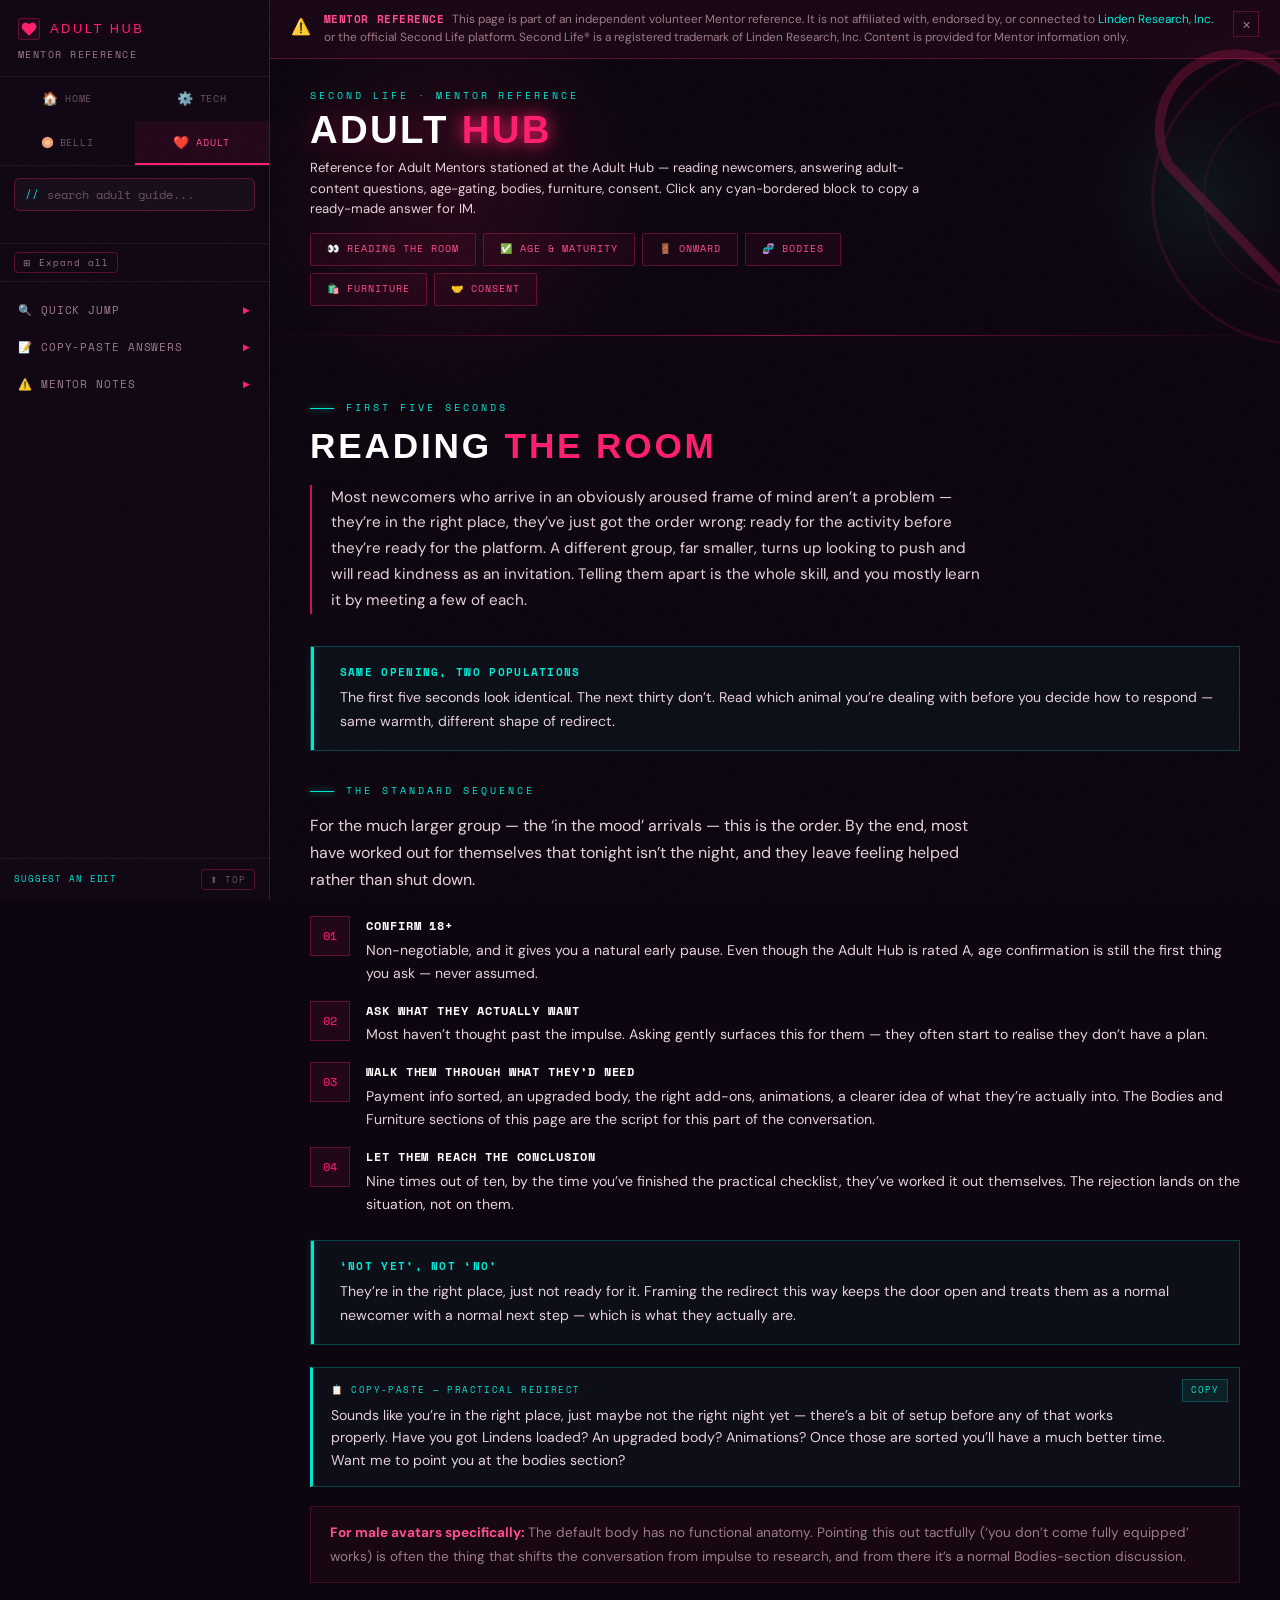
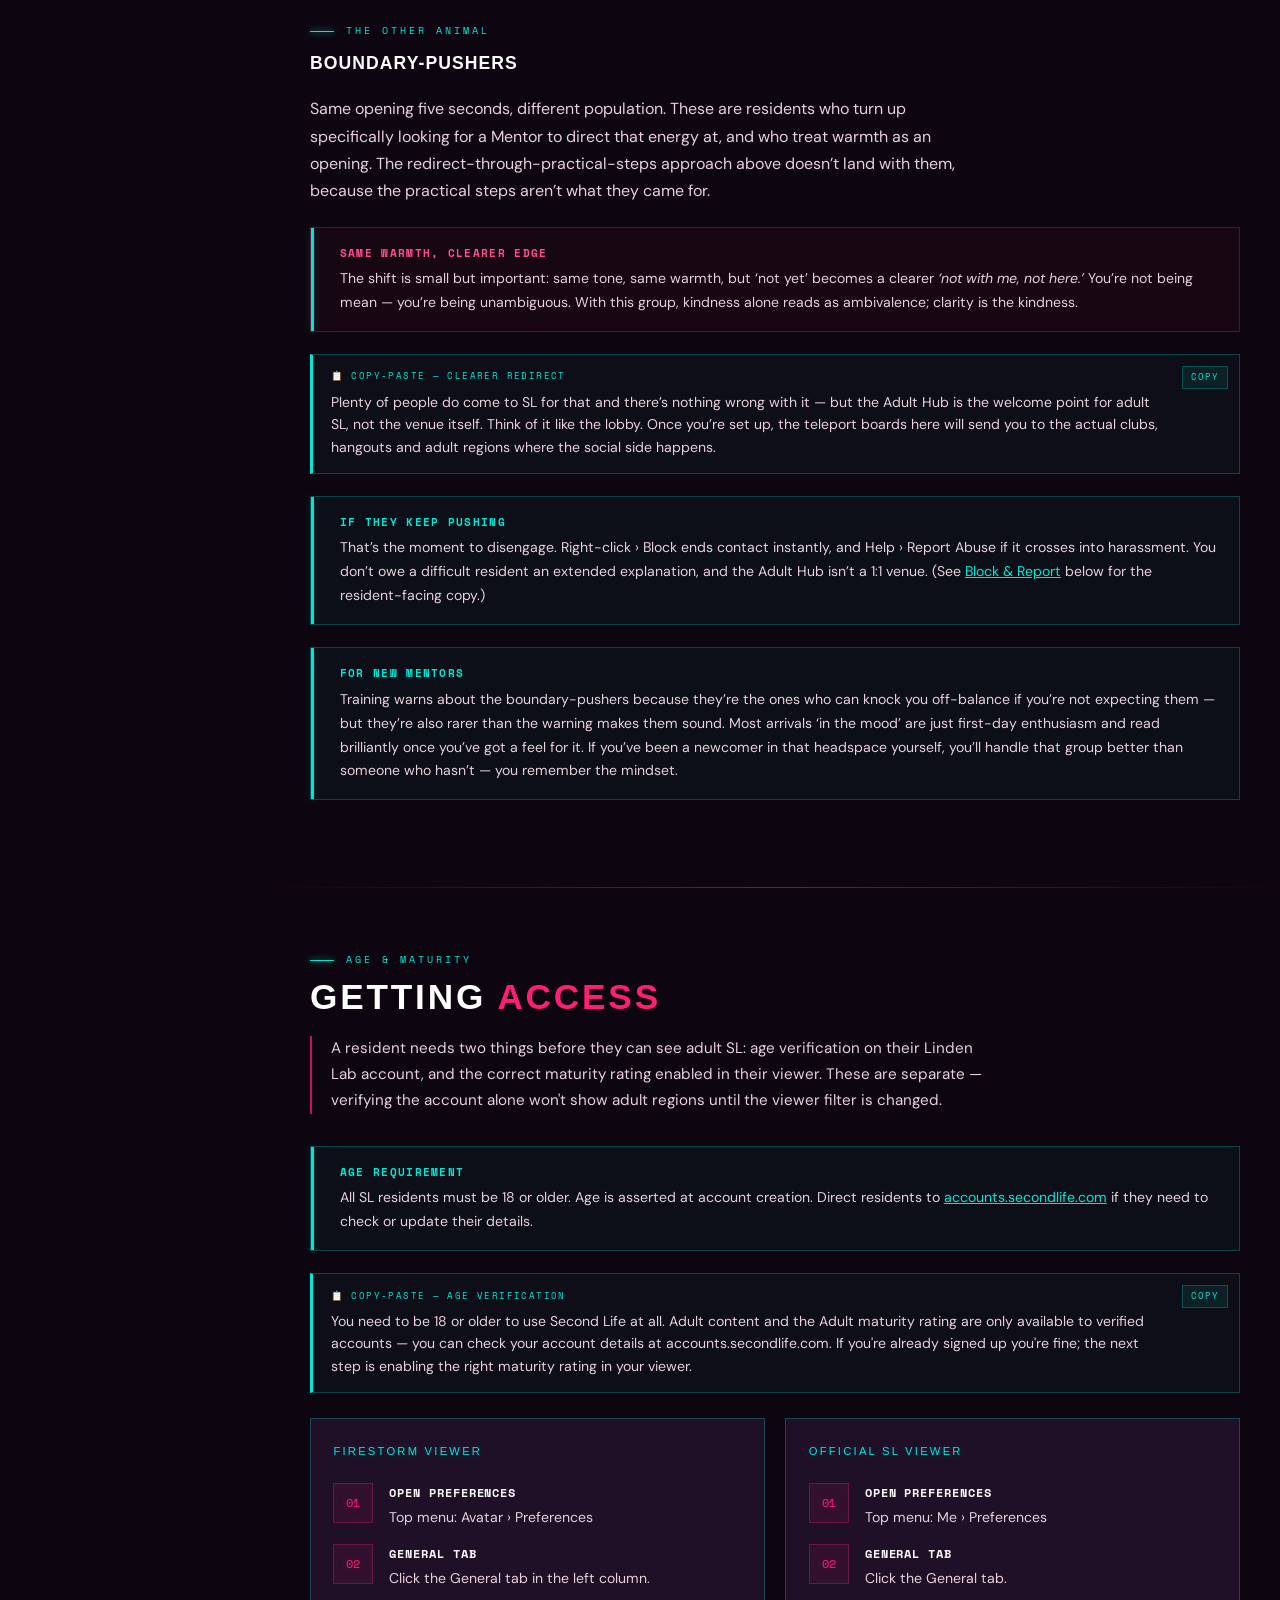
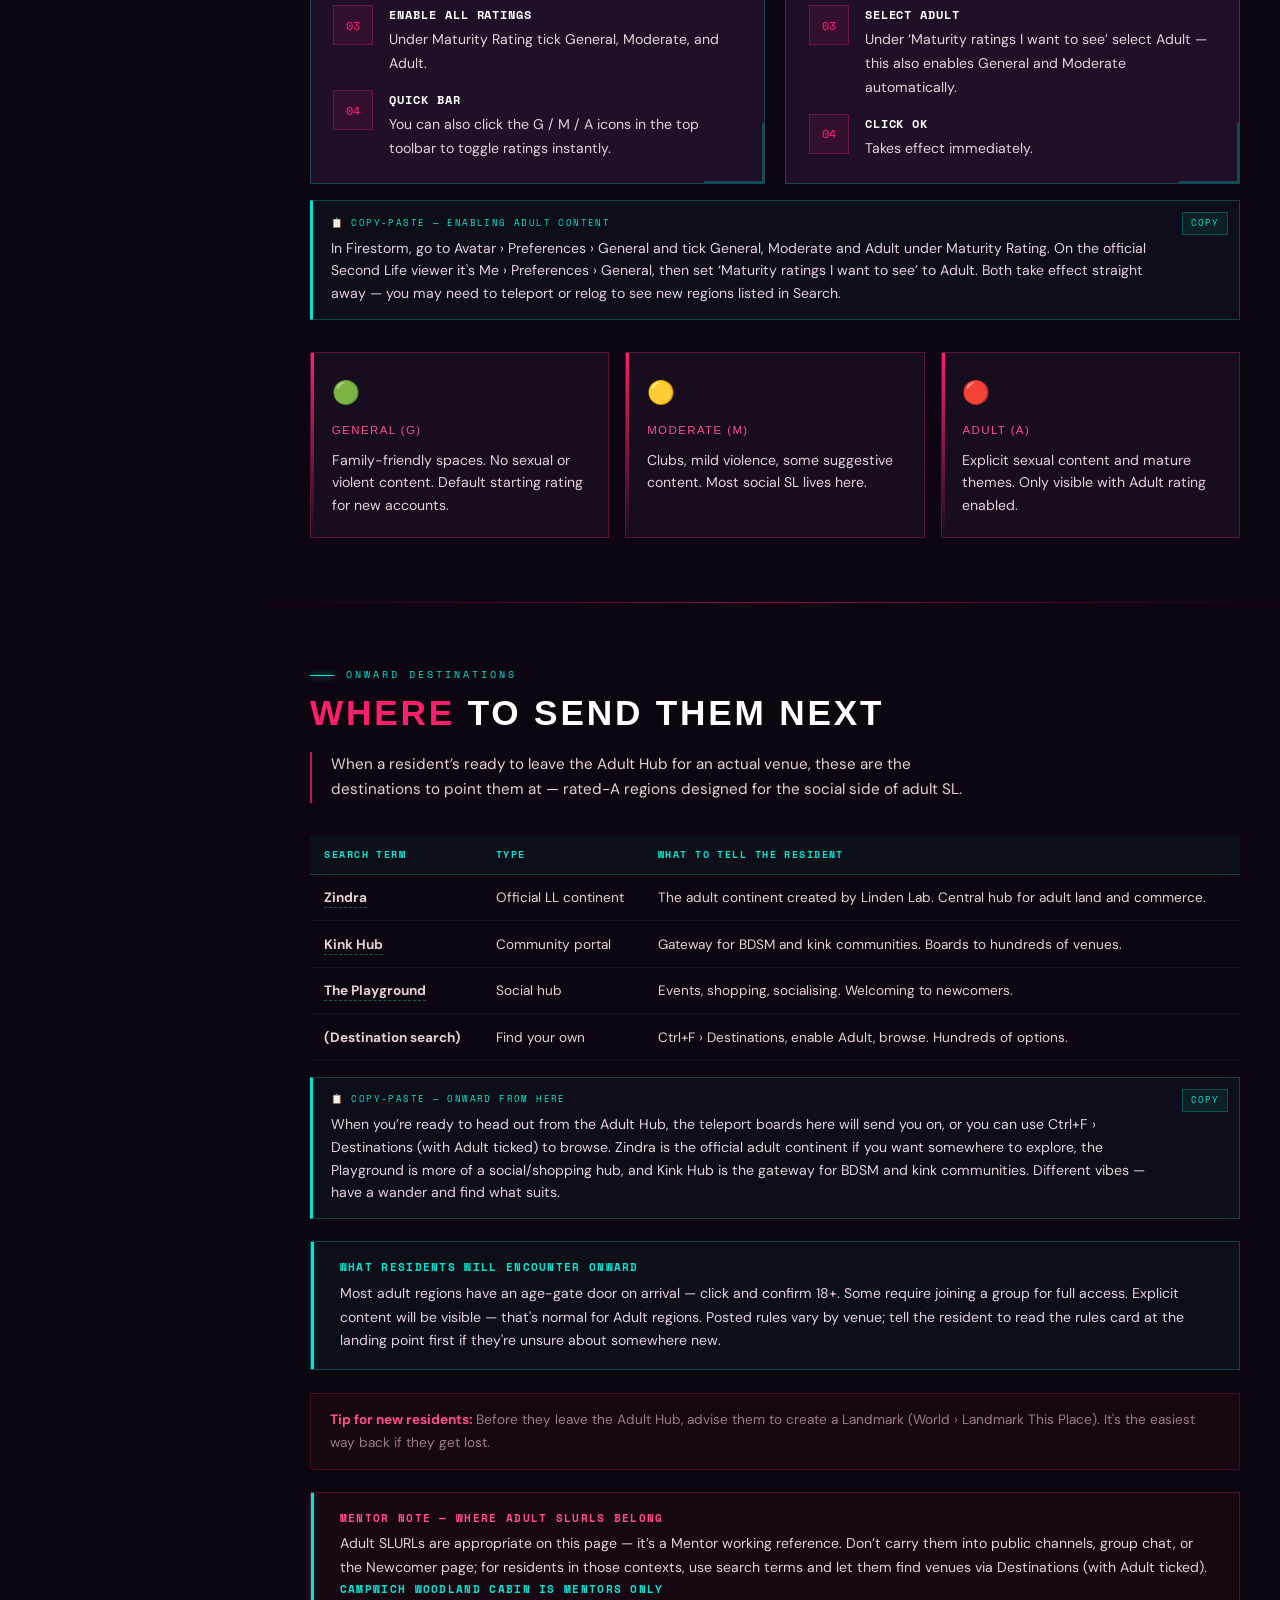
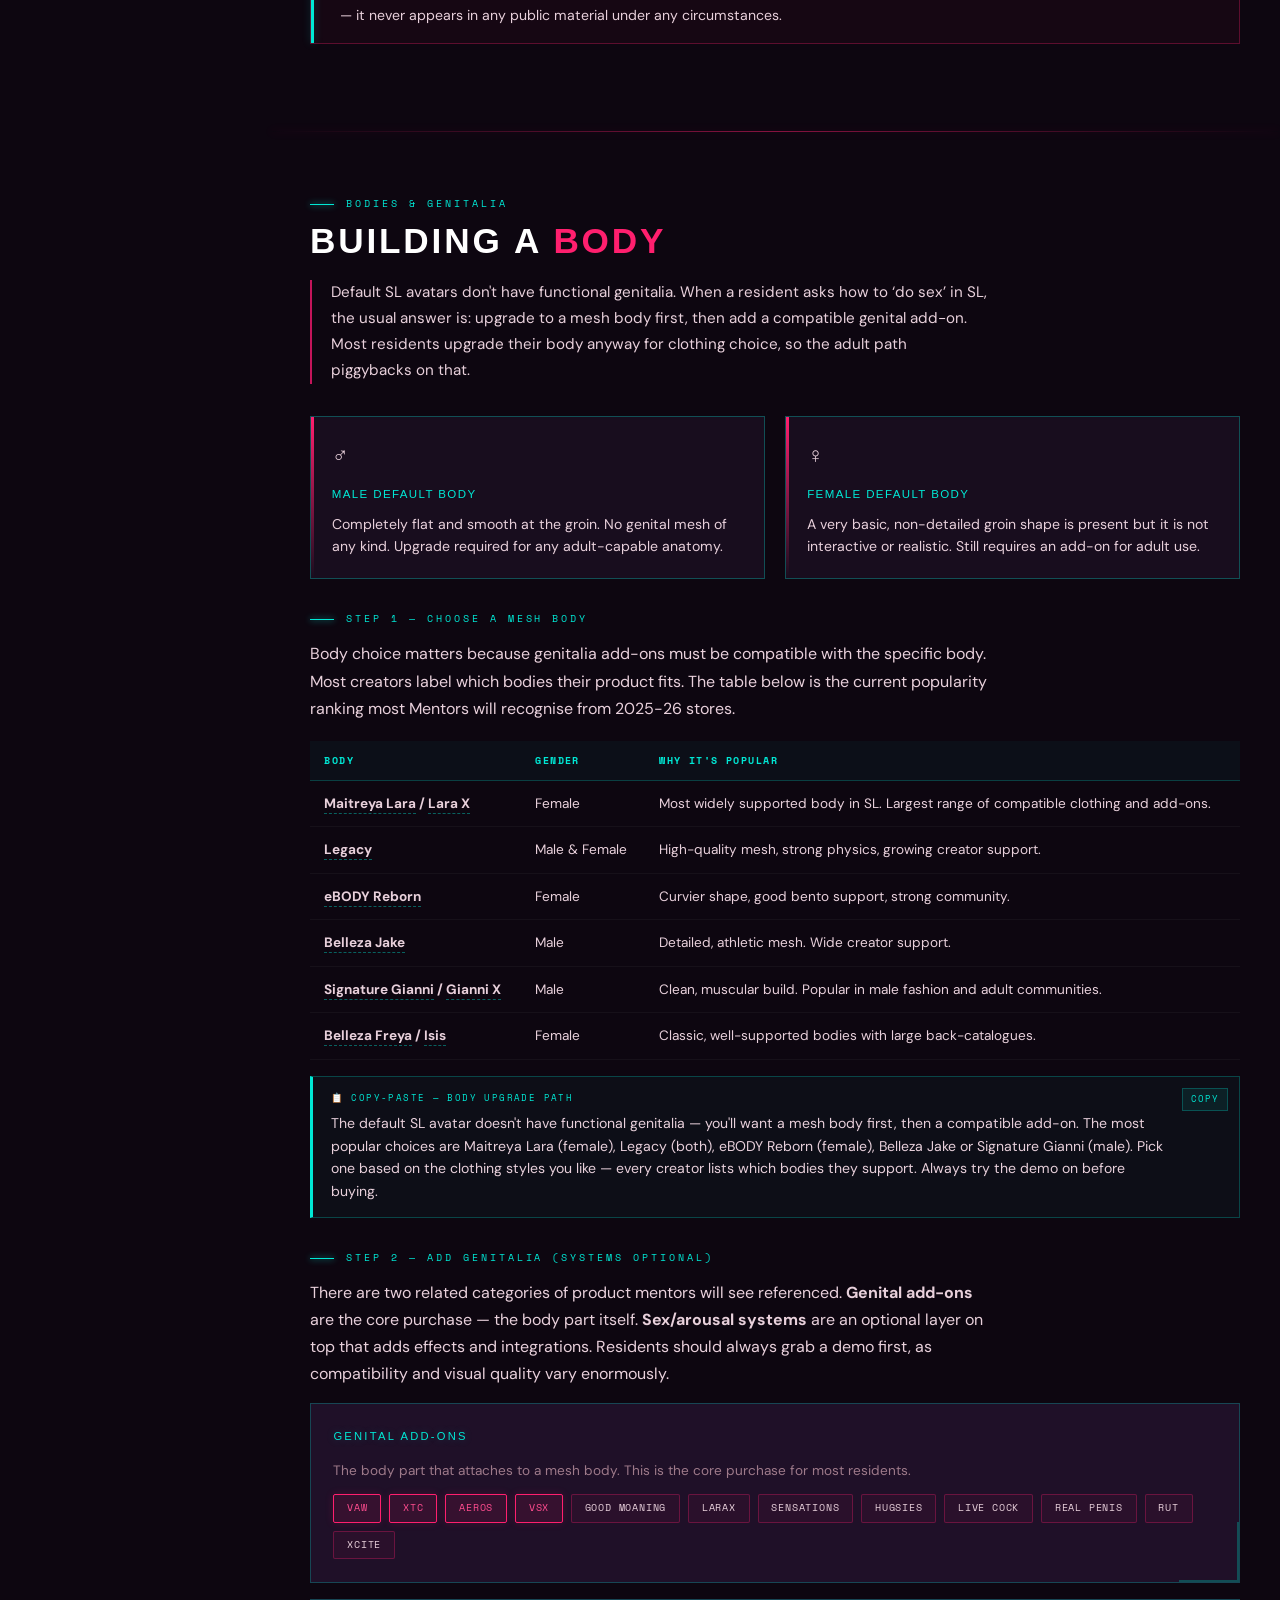
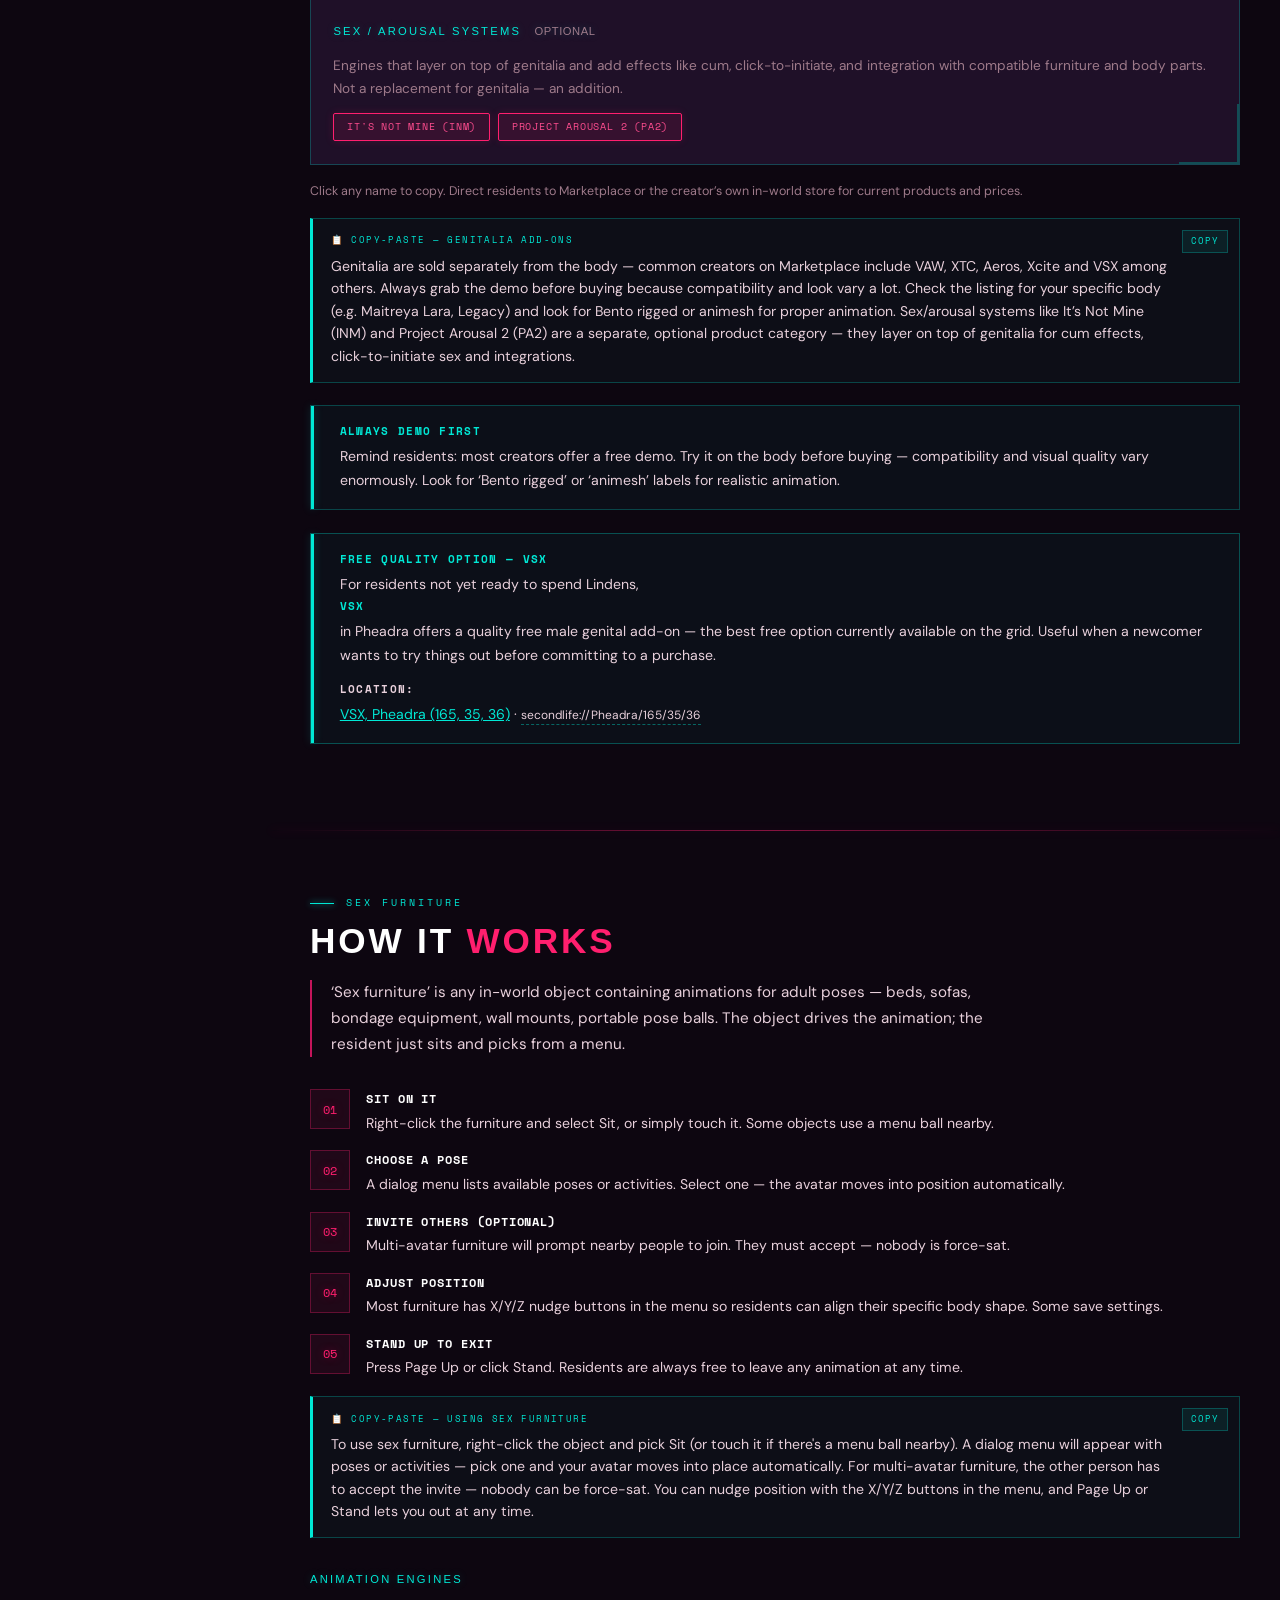
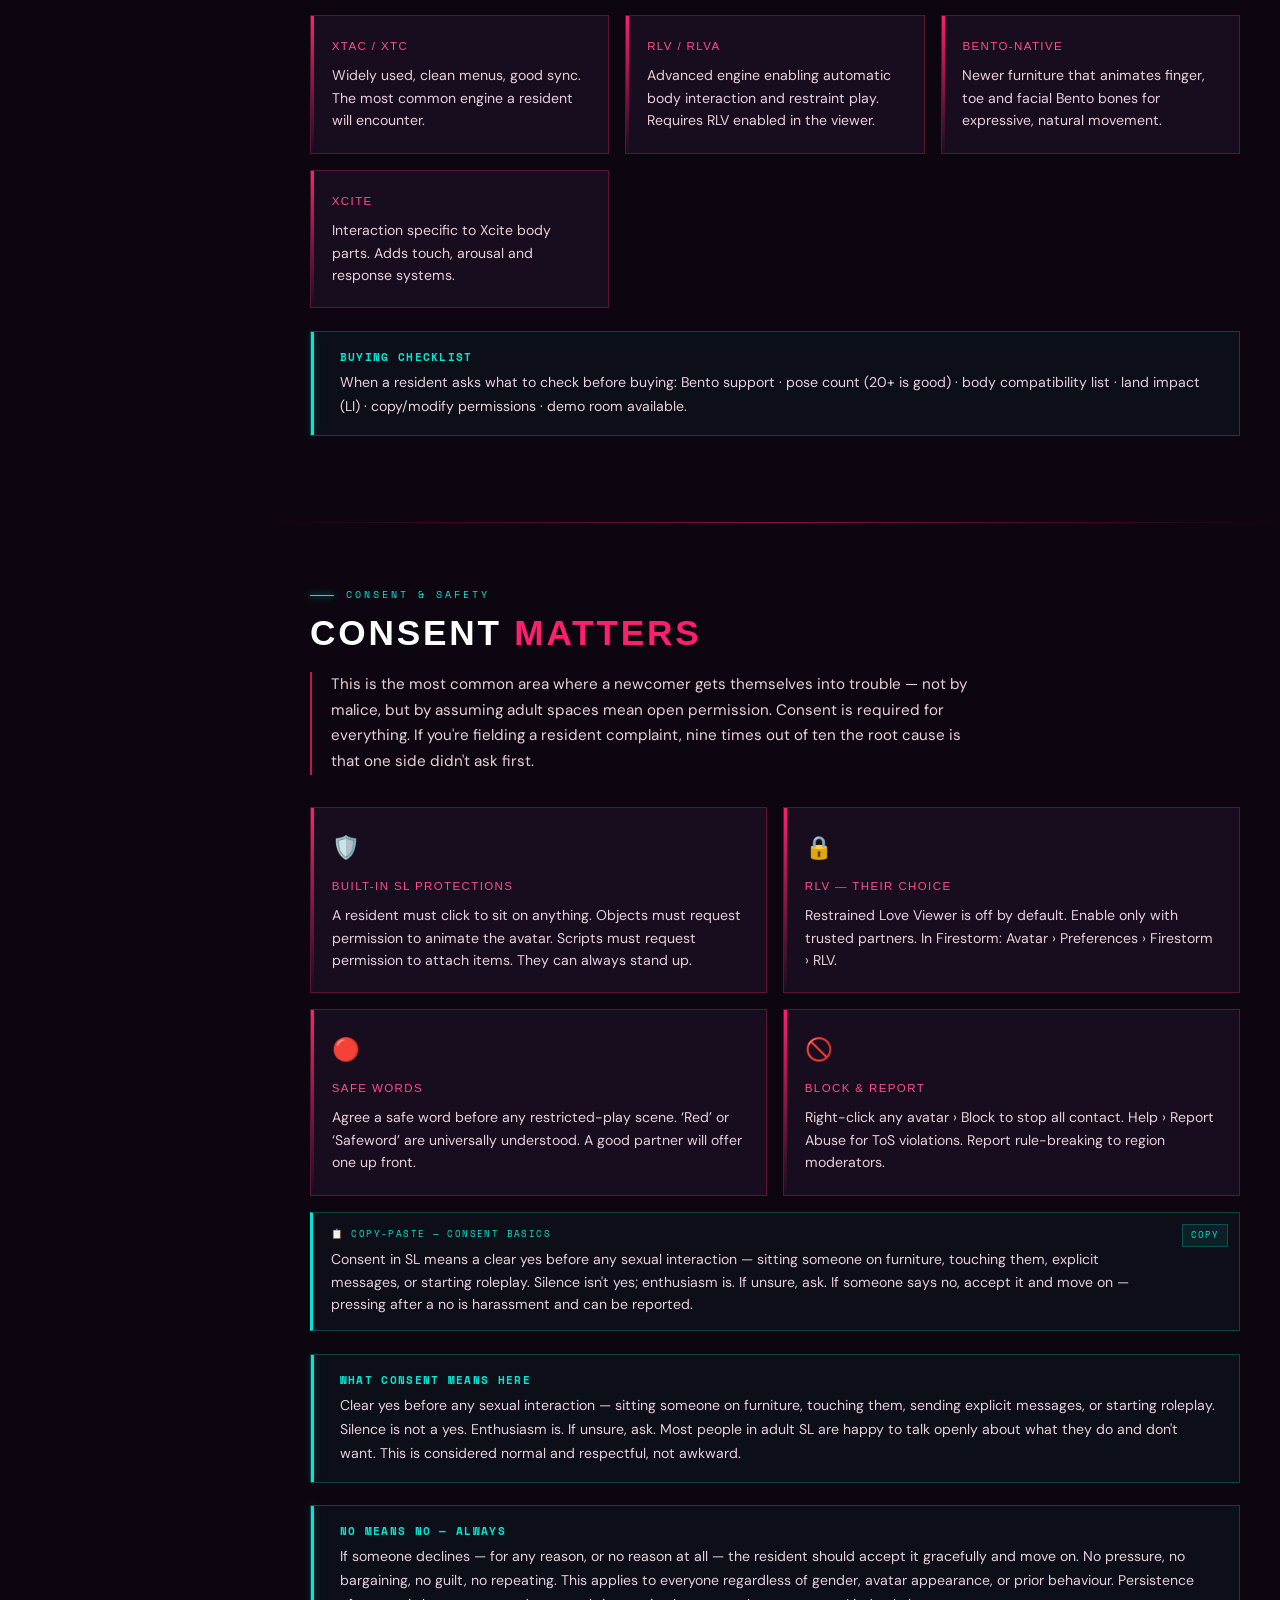
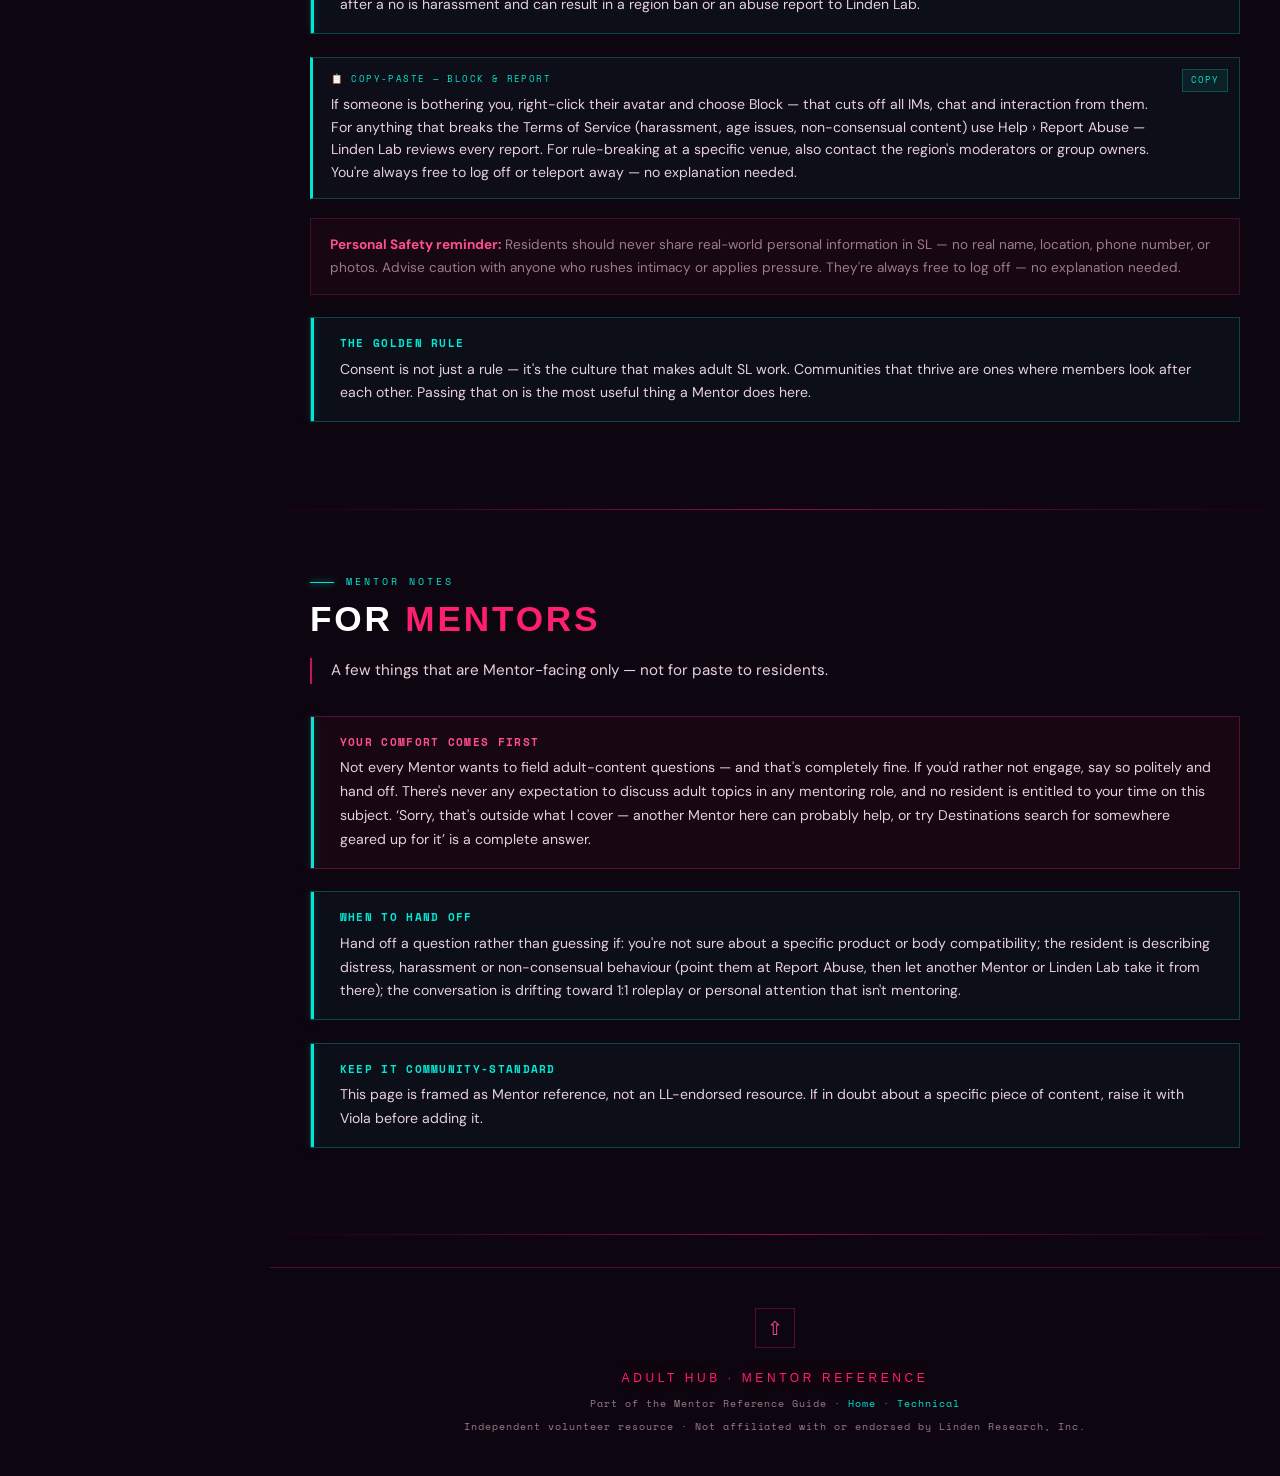
==== adult-hub.html @ cc4df451 "reworked technical with search foremost." ====
<!DOCTYPE html>
<html lang="en">
<head>
<meta charset="UTF-8">
<meta name="viewport" content="width=device-width, initial-scale=1.0">
<title>Adult Hub — Mentor Reference</title>
<link rel="icon" type="image/svg+xml" href="[data-uri]">
<link rel="preconnect" href="https://fonts.googleapis.com">
<link rel="preconnect" href="https://fonts.gstatic.com" crossorigin>
<link href="https://fonts.googleapis.com/css2?family=Syncopate:wght@400;700&family=DM+Sans:wght@300;400;500;600&family=Space+Mono:wght@400;700&display=swap" rel="stylesheet">
<style>
  :root {
    --bg-deep:       #0d0610;
    --bg-card:       #180d1e;
    --bg-panel:      #1f1028;
    --bg-sidebar:    #110714;
    --pink:          #ff1f6e;
    --pink-bright:   #ff4d8f;
    --pink-dim:      #c4145a;
    --pink-glow:     rgba(255,31,110,0.35);
    --cyan:          #00e8d5;
    --cyan-dim:      #00a898;
    --cyan-glow:     rgba(0,232,213,0.25);
    --white:         #ffffff;
    --text-body:     #e8d0db;
    --text-muted:    #9e7a8a;
    --text-dim:      #6b5260;
    --border-pink:   rgba(255,31,110,0.3);
    --border-cyan:   rgba(0,232,213,0.25);
    --border-soft:   rgba(255,255,255,0.06);
    --font-display:  'Syncopate', sans-serif;
    --font-body:     'DM Sans', sans-serif;
    --font-mono:     'Space Mono', monospace;
  }

  *, *::before, *::after { box-sizing: border-box; margin: 0; padding: 0; }
  html { scroll-behavior: smooth; }

  body {
    background: var(--bg-deep);
    color: var(--text-body);
    font-family: var(--font-body);
    font-size: 16px;
    line-height: 1.7;
    overflow-x: hidden;
  }

  body::before {
    content: '';
    position: fixed; inset: 0;
    background-image: url("data:image/svg+xml,%3Csvg viewBox='0 0 256 256' xmlns='http://www.w3.org/2000/svg'%3E%3Cfilter id='noise'%3E%3CfeTurbulence type='fractalNoise' baseFrequency='0.9' numOctaves='4' stitchTiles='stitch'/%3E%3C/filter%3E%3Crect width='100%25' height='100%25' filter='url(%23noise)' opacity='0.035'/%3E%3C/svg%3E");
    pointer-events: none; z-index: 9999; opacity: 0.4;
  }

  /* ══════════════════════════════════════════
     LAYOUT — sidebar + main
     ══════════════════════════════════════════ */
  #app { display: flex; min-height: 100vh; position: relative; }

  /* ── Sidebar ── */
  #sidebar {
    width: 270px;
    flex-shrink: 0;
    background: var(--bg-sidebar);
    border-right: 1px solid var(--border-pink);
    height: 100vh;
    position: sticky;
    top: 0;
    overflow-y: auto;
    display: flex;
    flex-direction: column;
    z-index: 50;
  }
  #sidebar::-webkit-scrollbar { width: 6px; }
  #sidebar::-webkit-scrollbar-track { background: transparent; }
  #sidebar::-webkit-scrollbar-thumb { background: rgba(255,31,110,0.15); border-radius: 3px; }
  #sidebar::-webkit-scrollbar-thumb:hover { background: rgba(255,31,110,0.35); }

  .sb-logo {
    padding: 18px 18px 14px;
    border-bottom: 1px solid var(--border-soft);
  }
  .sb-logo-row {
    display: flex; align-items: center; gap: 10px;
    font-family: var(--font-display);
    font-size: 0.8rem;
    letter-spacing: 0.2em;
    color: var(--pink);
    text-shadow: 0 0 10px var(--pink-glow);
    text-transform: uppercase;
  }
  .sb-logo-hex {
    width: 22px; height: 22px;
    display: flex; align-items: center; justify-content: center;
    background: rgba(255,31,110,0.08);
    border: 1px solid var(--border-pink);
    border-radius: 3px;
  }
  .sb-logo-sub {
    font-family: var(--font-mono);
    font-size: 0.6rem;
    letter-spacing: 0.15em;
    color: var(--text-muted);
    margin-top: 6px;
    text-transform: uppercase;
  }

  /* ── Page nav (Home / Tech / Belli / Adult — 2x2) ── */
  .page-nav {
    display: flex;
    flex-wrap: wrap;
    border-bottom: 1px solid var(--border-soft);
  }
  .page-nav-link {
    flex: 1 1 50%;
    min-width: 0;
    display: flex;
    align-items: center;
    justify-content: center;
    gap: 6px;
    padding: 10px 8px;
    font-family: var(--font-mono);
    font-size: 0.65rem;
    letter-spacing: 0.08em;
    text-transform: uppercase;
    color: var(--text-dim);
    text-decoration: none;
    border-bottom: 2px solid transparent;
    transition: color 0.15s, border-color 0.15s, background 0.15s;
    cursor: pointer;
    background: none;
  }
  .page-nav-link:hover { color: var(--text-body); background: rgba(255,31,110,0.08); }
  .page-nav-link.active {
    color: var(--pink-bright);
    border-bottom-color: var(--pink);
    background: rgba(255,31,110,0.08);
  }
  .pn-icon { font-size: 13px; flex-shrink: 0; }

  /* ── Search ── */
  .search-wrap { padding: 12px 14px; border-bottom: 1px solid var(--border-soft); }
  .search-inner {
    display: flex;
    align-items: center;
    gap: 8px;
    background: rgba(255,255,255,0.03);
    border: 1px solid var(--border-pink);
    border-radius: 6px;
    padding: 6px 10px;
    transition: border-color 0.15s, box-shadow 0.15s;
  }
  .search-inner:focus-within { border-color: var(--pink); box-shadow: 0 0 10px var(--pink-glow); }
  .search-icon {
    font-family: var(--font-mono);
    color: var(--cyan);
    font-size: 11px;
    flex-shrink: 0;
    pointer-events: none;
  }
  #global-search {
    flex: 1;
    min-width: 0;
    background: none;
    border: none;
    outline: none;
    color: var(--text-body);
    font-family: var(--font-mono);
    font-size: 12px;
  }
  #global-search::placeholder { color: var(--text-dim); }
  #search-clear {
    display: none;
    background: none;
    border: none;
    color: var(--text-muted);
    cursor: pointer;
    font-size: 11px;
    line-height: 1;
    padding: 2px 3px;
    border-radius: 3px;
    flex-shrink: 0;
    transition: color 0.15s;
  }
  #search-clear:hover { color: var(--pink-bright); }
  #search-count {
    font-family: var(--font-mono);
    font-size: 10px;
    color: var(--cyan);
    margin-top: 6px;
    min-height: 14px;
    letter-spacing: 0.05em;
  }

  /* ── Sidebar nav groups ── */
  .sb-nav { padding: 10px 8px; flex: 1; }
  .sb-toolbar {
    padding: 8px 14px;
    border-bottom: 1px solid var(--border-soft);
    display: flex;
    align-items: center;
    justify-content: flex-start;
  }
  #nav-toggle-btn {
    font-family: var(--font-mono);
    font-size: 9px;
    letter-spacing: 1px;
    color: var(--text-muted);
    background: none;
    border: 1px solid var(--border-pink);
    border-radius: 4px;
    padding: 3px 8px;
    cursor: pointer;
    transition: color 0.15s, border-color 0.15s;
  }
  #nav-toggle-btn:hover { color: var(--pink-bright); border-color: var(--pink); }
  .nav-group { margin-bottom: 2px; }
  .nav-group-hdr {
    display: flex; align-items: center; gap: 8px;
    padding: 8px 10px;
    font-family: var(--font-mono);
    font-size: 0.7rem;
    letter-spacing: 0.08em;
    text-transform: uppercase;
    color: var(--text-muted);
    cursor: pointer;
    transition: color 0.15s, background 0.15s;
    border-radius: 3px;
    user-select: none;
  }
  .nav-group-hdr:hover { color: var(--white); background: rgba(255,31,110,0.06); }
  .nav-group-hdr .ng-arrow { margin-left: auto; font-size: 9px; transition: transform 0.2s; color: var(--pink); }
  .nav-group-hdr.open .ng-arrow { transform: rotate(90deg); }
  .nav-items {
    display: none;
    flex-direction: column;
    padding: 2px 0 6px 8px;
    border-left: 1px solid var(--border-soft);
    margin-left: 12px;
  }
  .nav-items.open { display: flex; }
  .nav-item {
    display: flex; align-items: center; gap: 8px;
    padding: 6px 10px;
    font-family: var(--font-body);
    font-size: 0.78rem;
    color: var(--text-muted);
    cursor: pointer;
    transition: color 0.15s, background 0.15s;
    border-radius: 2px;
  }
  .nav-item:hover { color: var(--cyan); background: rgba(0,232,213,0.05); }
  .ni-dot { width: 3px; height: 3px; background: var(--pink-dim); border-radius: 50%; flex-shrink: 0; }
  .nav-item:hover .ni-dot { background: var(--cyan); }

  .sb-footer {
    padding: 10px 14px;
    border-top: 1px solid var(--border-soft);
    font-family: var(--font-mono);
    font-size: 0.55rem;
    letter-spacing: 0.1em;
    color: var(--text-dim);
    text-transform: uppercase;
    display: flex;
    align-items: center;
    gap: 8px;
  }
  .sb-footer a { color: var(--cyan); text-decoration: none; }
  .sb-top-btn {
    margin-left: auto;
    font-family: var(--font-mono);
    font-size: 0.55rem;
    letter-spacing: 0.1em;
    color: var(--text-dim);
    background: none;
    border: 1px solid var(--border-pink);
    border-radius: 3px;
    padding: 3px 8px;
    cursor: pointer;
    transition: color 0.15s, border-color 0.15s, box-shadow 0.15s;
    text-transform: uppercase;
    flex-shrink: 0;
  }
  .sb-top-btn:hover {
    color: var(--pink-bright);
    border-color: var(--pink);
    box-shadow: 0 0 8px var(--pink-glow);
  }

  /* ── Sidebar toggle (mobile) ── */
  #sidebar-toggle {
    display: none;
    position: fixed;
    top: 14px; left: 14px;
    z-index: 150;
    width: 40px; height: 40px;
    background: var(--bg-panel);
    border: 1px solid var(--border-pink);
    color: var(--pink-bright);
    font-size: 1.2rem;
    cursor: pointer;
    align-items: center;
    justify-content: center;
  }

  /* ══════════════════════════════════════════
     MAIN
     ══════════════════════════════════════════ */
  #main { flex: 1; min-width: 0; position: relative; }

  /* ── Hero (compact banner ~25vh) ── */
  .hero {
    min-height: 25vh;
    padding: 1.8rem 2.5rem 1.8rem;
    position: relative;
    max-width: 1400px;
    margin: 0 auto;
  }
  .hero::before {
    content: '';
    position: absolute;
    width: 400px; height: 400px;
    border-radius: 50%;
    background: radial-gradient(circle, rgba(255,31,110,0.10) 0%, transparent 70%);
    top: 50%; left: 18%;
    transform: translate(-50%, -50%);
    pointer-events: none;
  }
  .hero::after {
    content: '';
    position: absolute;
    width: 220px; height: 220px;
    border-radius: 50%;
    background: radial-gradient(circle, rgba(0,232,213,0.07) 0%, transparent 70%);
    top: 50%; right: 8%;
    transform: translate(50%, -50%);
    pointer-events: none;
  }
  .hero-heart {
    position: absolute;
    right: -180px;
    top: 50%;
    transform: translateY(-50%);
    width: 320px;
    height: 320px;
    pointer-events: none;
    z-index: 1;
    opacity: 0.22;
  }
  .hero-heart svg {
    width: 100%;
    height: 100%;
    display: block;
    filter: drop-shadow(0 0 24px var(--pink-glow));
  }
  .hero-body {
    position: relative;
    z-index: 2;
    min-width: 0;
    max-width: 70%;
  }
  .hero-eyebrow {
    font-family: var(--font-mono);
    font-size: 0.62rem;
    letter-spacing: 0.3em;
    color: var(--cyan);
    text-transform: uppercase;
    margin-bottom: 0.4rem;
    opacity: 0;
    animation: fadeUp 0.6s 0.1s forwards;
  }
  .hero-title {
    font-family: var(--font-display);
    font-size: clamp(1.6rem, 3.2vw, 2.4rem);
    font-weight: 700;
    line-height: 1.0;
    letter-spacing: 0.06em;
    text-transform: uppercase;
    color: var(--white);
    text-shadow: 0 0 30px var(--pink-glow);
    margin-bottom: 0.55rem;
    opacity: 0;
    animation: fadeUp 0.6s 0.25s forwards;
  }
  .hero-title span {
    color: var(--pink);
    text-shadow: 0 0 16px var(--pink), 0 0 40px var(--pink-glow);
  }
  .hero-desc {
    font-size: 0.82rem;
    color: var(--text-body);
    max-width: 620px;
    margin-bottom: 0.85rem;
    opacity: 0;
    animation: fadeUp 0.6s 0.4s forwards;
    line-height: 1.55;
  }
  .hero-nav-pills {
    display: flex;
    flex-wrap: wrap;
    gap: 0.45rem;
    opacity: 0;
    animation: fadeUp 0.6s 0.55s forwards;
  }
  @media (max-width: 900px) {
    .hero-heart { width: 240px; height: 240px; right: -80px; opacity: 0.18; }
    .hero-body { max-width: 78%; }
  }
  @media (max-width: 640px) {
    .hero {
      padding: 1.4rem 1.2rem;
    }
    .hero-heart { display: none; }
    .hero-body { max-width: 100%; }
  }

  .pill { font-family: var(--font-mono); font-size: 0.62rem; letter-spacing: 0.1em; text-transform: uppercase; padding: 0.45rem 1rem; border-radius: 2px; border: 1px solid var(--border-pink); color: var(--pink-bright); background: rgba(255,31,110,0.06); text-decoration: none; transition: all 0.2s; white-space: nowrap; cursor: pointer; }
  .pill:hover { background: rgba(255,31,110,0.15); border-color: var(--pink); box-shadow: 0 0 16px var(--pink-glow); color: var(--white); }

  /* ── Sections ── */
  section.section { padding: 4rem 2.5rem; max-width: 1400px; margin: 0 auto; position: relative; }
  .section-label { font-family: var(--font-mono); font-size: 0.62rem; letter-spacing: 0.3em; color: var(--cyan); text-transform: uppercase; margin-bottom: 0.6rem; display: flex; align-items: center; gap: 0.75rem; }
  .section-label::before { content: ''; display: inline-block; width: 24px; height: 1px; background: var(--cyan); box-shadow: 0 0 6px var(--cyan); }
  .section-title { font-family: var(--font-display); font-size: clamp(1.4rem, 3.5vw, 2.2rem); font-weight: 700; letter-spacing: 0.08em; text-transform: uppercase; color: var(--white); line-height: 1.1; margin-bottom: 1.2rem; }
  .section-title .accent { color: var(--pink); }
  .section-intro { font-size: 0.95rem; color: var(--text-body); max-width: 680px; margin-bottom: 2rem; border-left: 2px solid var(--pink-dim); padding-left: 1.2rem; }
  .neon-divider { width: 100%; height: 1px; background: linear-gradient(to right, transparent, var(--pink), transparent); box-shadow: 0 0 10px var(--pink-glow); opacity: 0.5; }

  /* ── Cards ── */
  .card-grid { display: grid; grid-template-columns: repeat(auto-fit, minmax(240px, 1fr)); gap: 1rem; margin-top: 1.6rem; }
  .card-grid-2col { grid-template-columns: repeat(2, 1fr); }
  .card { background: var(--bg-card); border: 1px solid var(--border-pink); padding: 1.3rem; position: relative; transition: border-color 0.25s, box-shadow 0.25s, transform 0.25s; overflow: hidden; }
  .card::before { content: ''; position: absolute; top: 0; left: 0; width: 3px; height: 100%; background: linear-gradient(to bottom, var(--pink), transparent); }
  .card:hover { border-color: var(--pink); box-shadow: 0 0 24px var(--pink-glow), inset 0 0 30px rgba(255,31,110,0.04); transform: translateY(-3px); }
  .card-icon { font-size: 1.4rem; margin-bottom: 0.6rem; display: block; }
  .card-title { font-family: var(--font-display); font-size: 0.72rem; letter-spacing: 0.12em; text-transform: uppercase; color: var(--pink-bright); margin-bottom: 0.5rem; }
  .card p { font-size: 0.88rem; color: var(--text-body); line-height: 1.6; }

  /* ── Steps ── */
  .steps { display: flex; flex-direction: column; gap: 0.9rem; margin-top: 1.4rem; }
  .step { display: grid; grid-template-columns: 40px 1fr; gap: 1rem; align-items: start; }
  .step-num { font-family: var(--font-mono); font-size: 0.72rem; color: var(--pink); text-shadow: 0 0 8px var(--pink-glow); background: rgba(255,31,110,0.08); border: 1px solid var(--border-pink); width: 40px; height: 40px; display: flex; align-items: center; justify-content: center; flex-shrink: 0; }
  .step-body strong { display: block; font-family: var(--font-mono); font-size: 0.72rem; letter-spacing: 0.08em; color: var(--white); margin-bottom: 0.2rem; text-transform: uppercase; }
  .step-body p { font-size: 0.88rem; color: var(--text-body); }

  /* ── Two col ── */
  .two-col { display: grid; grid-template-columns: 1fr 1fr; gap: 1.3rem; margin-top: 1.6rem; }

  /* ── Panel ── */
  .panel { background: var(--bg-panel); border: 1px solid var(--border-cyan); padding: 1.4rem; position: relative; }
  .panel::after { content: ''; position: absolute; bottom: 0; right: 0; width: 60px; height: 60px; border-right: 2px solid var(--cyan-dim); border-bottom: 2px solid var(--cyan-dim); opacity: 0.4; }
  .panel-title { font-family: var(--font-display); font-size: 0.7rem; letter-spacing: 0.2em; text-transform: uppercase; color: var(--cyan); text-shadow: 0 0 8px var(--cyan-glow); margin-bottom: 0.8rem; }

  /* ── Tags ── */
  .tag-grid { display: flex; flex-wrap: wrap; gap: 0.5rem; margin-top: 0.8rem; }
  .tag { font-family: var(--font-mono); font-size: 0.62rem; letter-spacing: 0.08em; padding: 0.3rem 0.8rem; border-radius: 2px; border: 1px solid var(--border-pink); color: var(--text-body); background: rgba(255,31,110,0.05); text-transform: uppercase; cursor: pointer; transition: color 0.15s, background 0.15s, border-color 0.15s, box-shadow 0.15s; user-select: none; }
  .tag:hover { color: var(--white); background: rgba(255,31,110,0.18); border-color: var(--pink); box-shadow: 0 0 10px rgba(255,31,110,0.25); }
  .tag.featured { border-color: var(--pink); color: var(--pink-bright); background: rgba(255,31,110,0.1); box-shadow: 0 0 8px rgba(255,31,110,0.15); }
  .tag.featured:hover { color: var(--white); background: rgba(255,31,110,0.25); box-shadow: 0 0 14px rgba(255,31,110,0.35); }
  .tag.copied { color: var(--bg-deep) !important; background: var(--cyan) !important; border-color: var(--cyan) !important; box-shadow: 0 0 14px var(--cyan-glow) !important; }

  /* ── Inline copyable text (table cells etc.) ── */
  .copyable {
    cursor: pointer;
    border-bottom: 1px dashed rgba(0,232,213,0.4);
    padding-bottom: 1px;
    transition: color 0.15s, background 0.15s, border-color 0.15s;
    user-select: none;
  }
  .copyable:hover { color: var(--cyan); border-bottom-color: var(--cyan); background: rgba(0,232,213,0.08); }
  .copyable.copied { color: var(--bg-deep) !important; background: var(--cyan) !important; border-bottom-color: var(--cyan) !important; padding: 1px 4px; border-radius: 2px; }

  /* ── Callout ── */
  .callout { border: 1px solid var(--border-cyan); background: rgba(0,232,213,0.04); padding: 1rem 1.4rem; margin: 1.4rem 0; position: relative; padding-left: 1.8rem; }
  .callout::before { content: ''; position: absolute; left: 0; top: 0; bottom: 0; width: 3px; background: var(--cyan); box-shadow: 0 0 8px var(--cyan-glow); }
  .callout strong { display: block; font-family: var(--font-mono); font-size: 0.68rem; letter-spacing: 0.12em; text-transform: uppercase; color: var(--cyan); margin-bottom: 0.3rem; }
  .callout p { font-size: 0.88rem; color: var(--text-body); }

  /* ── Note ── */
  .note { border: 1px solid rgba(255,31,110,0.2); background: rgba(255,31,110,0.04); padding: 0.9rem 1.2rem; margin: 1.2rem 0; font-size: 0.85rem; color: var(--text-muted); }
  .note b { color: var(--pink-bright); }

  /* ── Table ── */
  .styled-table { width: 100%; border-collapse: collapse; margin-top: 1.2rem; font-size: 0.85rem; }
  .styled-table th { font-family: var(--font-mono); font-size: 0.6rem; letter-spacing: 0.15em; text-transform: uppercase; color: var(--cyan); text-align: left; padding: 0.7rem 0.9rem; border-bottom: 1px solid var(--border-cyan); background: rgba(0,232,213,0.04); }
  .styled-table td { padding: 0.7rem 0.9rem; border-bottom: 1px solid rgba(255,255,255,0.04); color: var(--text-body); vertical-align: top; }
  .styled-table tr:hover td { background: rgba(255,31,110,0.03); }

  /* ── Copy block (mentor-facing paste blocks) ── */
  .copy-block {
    background: rgba(0,232,213,0.03);
    border: 1px solid var(--border-cyan);
    border-left: 3px solid var(--cyan);
    padding: 0.9rem 1.1rem 0.9rem 1.1rem;
    margin: 1rem 0;
    position: relative;
    font-size: 0.88rem;
    color: var(--text-body);
    line-height: 1.6;
    cursor: pointer;
    transition: background 0.15s, border-color 0.15s;
    padding-right: 4.5rem;
  }
  .copy-block:hover { background: rgba(0,232,213,0.08); border-color: var(--cyan); }
  .copy-block .cb-label {
    display: block;
    font-family: var(--font-mono);
    font-size: 0.58rem;
    letter-spacing: 0.15em;
    text-transform: uppercase;
    color: var(--cyan);
    margin-bottom: 0.4rem;
  }
  .copy-block .cb-btn {
    position: absolute;
    top: 0.7rem; right: 0.7rem;
    font-family: var(--font-mono);
    font-size: 0.58rem;
    letter-spacing: 0.1em;
    padding: 3px 8px;
    background: rgba(0,232,213,0.08);
    border: 1px solid var(--border-cyan);
    color: var(--cyan);
    text-transform: uppercase;
    pointer-events: none;
  }
  .copy-block.copied { background: rgba(0,232,213,0.15); border-color: var(--cyan); }
  .copy-block.copied .cb-btn { background: var(--cyan); color: var(--bg-deep); }

  /* ── Footer ── */
  footer { border-top: 1px solid var(--border-pink); padding: 2.5rem 2rem; text-align: center; margin-top: 2rem; }
  .footer-logo { font-family: var(--font-display); font-size: 0.75rem; letter-spacing: 0.3em; color: var(--pink); text-shadow: 0 0 16px var(--pink-glow); text-transform: uppercase; margin-bottom: 0.5rem; }
  footer p { font-family: var(--font-mono); font-size: 0.62rem; letter-spacing: 0.1em; color: var(--text-muted); margin-top: 0.4rem; }
  footer a { color: var(--cyan); text-decoration: none; }

  #to-top { display: inline-flex; align-items: center; justify-content: center; width: 40px; height: 40px; border: 1px solid var(--border-pink); color: var(--pink-bright); font-size: 1.2rem; text-decoration: none; margin-bottom: 1.2rem; transition: border-color 0.2s, color 0.2s, box-shadow 0.2s; animation: pulse-glow 3s ease-in-out infinite; cursor: pointer; background: none; font-family: var(--font-body); }
  #to-top:hover { border-color: var(--pink); color: var(--white); box-shadow: 0 0 20px var(--pink-glow); }

  /* ── Disclaimer banner ── */
  #disclaimer {
    display: flex; align-items: flex-start; gap: 0.8rem;
    background: rgba(255,31,110,0.05); border-bottom: 1px solid var(--border-pink);
    padding: 0.7rem 1.3rem;
  }
  #disclaimer.hidden { display: none; }
  .disclaimer-inner { display: flex; gap: 0.8rem; align-items: flex-start; max-width: 100%; flex: 1; }
  .disclaimer-icon { font-size: 1rem; flex-shrink: 0; margin-top: 2px; }
  #disclaimer p { font-size: 0.74rem; color: var(--text-muted); line-height: 1.5; flex: 1; }
  #disclaimer p strong { color: var(--pink-bright); font-family: var(--font-mono); letter-spacing: 0.05em; text-transform: uppercase; font-size: 0.7rem; margin-right: 4px; }
  #disclaimer p a { color: var(--cyan); text-decoration: none; }
  #disclaimer p a:hover { text-decoration: underline; }
  #disclaimer-close { flex-shrink: 0; background: none; border: 1px solid var(--border-pink); color: var(--text-muted); font-size: 0.7rem; width: 26px; height: 26px; cursor: pointer; display: flex; align-items: center; justify-content: center; transition: border-color 0.2s, color 0.2s; font-family: var(--font-mono); padding: 0; }
  #disclaimer-close:hover { border-color: var(--pink); color: var(--pink-bright); }

  /* ── No-results ── */
  #no-results {
    display: none;
    text-align: center;
    padding: 3rem 2rem;
    color: var(--text-muted);
    font-family: var(--font-mono);
    font-size: 0.8rem;
    letter-spacing: 0.08em;
  }
  #no-results strong { color: var(--pink-bright); font-size: 1rem; display: block; margin-bottom: 0.5rem; }

  mark { background: rgba(255,31,110,0.35); color: var(--white); padding: 0 2px; border-radius: 2px; }

  .hidden-search { display: none !important; }

  /* ── Animations ── */
  @keyframes fadeUp   { from { opacity: 0; transform: translateY(20px); } to { opacity: 1; transform: translateY(0); } }
  @keyframes fadeIn   { from { opacity: 0; } to { opacity: 1; } }
  @keyframes pulse-glow { 0%, 100% { box-shadow: 0 0 8px var(--pink-glow); } 50% { box-shadow: 0 0 20px var(--pink-glow), 0 0 40px rgba(255,31,110,0.1); } }
  .reveal { opacity: 0; transform: translateY(24px); transition: opacity 0.7s ease, transform 0.7s ease; }
  .reveal.visible { opacity: 1; transform: translateY(0); }
  [id] { scroll-margin-top: 20px; }

  /* ══════════════════════════════════════════
     RESPONSIVE
     ══════════════════════════════════════════ */
  @media (max-width: 900px) {
    #sidebar {
      position: fixed;
      top: 0; left: 0;
      transform: translateX(-100%);
      transition: transform 0.25s ease;
      width: 280px;
    }
    #sidebar.open { transform: translateX(0); box-shadow: 4px 0 24px rgba(0,0,0,0.5); }
    #sidebar-toggle { display: flex; }
    #main { padding-top: 64px; }
    .hero { padding-top: 2rem; }
  }
  @media (max-width: 640px) {
    .two-col { grid-template-columns: 1fr; }
    .card-grid-2col { grid-template-columns: 1fr; }
    section.section { padding: 3rem 1.2rem; }
    .hero { padding: 2rem 1.2rem 2.5rem; }
  }
</style>
</head>
<body>
<div id="app">

<!-- ═══════════════════════════════════════════════════════════════════
     SIDEBAR
     ═══════════════════════════════════════════════════════════════════ -->
<nav id="sidebar">
  <div class="sb-logo">
    <div class="sb-logo-row">
      <div class="sb-logo-hex">
        <svg width="18" height="18" viewBox="0 0 24 24" fill="none" xmlns="http://www.w3.org/2000/svg">
          <path d="M12 21L3.5 12.5A5.5 5.5 0 0 1 12 5.5a5.5 5.5 0 0 1 8.5 7L12 21z" fill="#ff1f6e"/>
        </svg>
      </div>
      ADULT HUB
    </div>
    <div class="sb-logo-sub">Mentor Reference</div>
  </div>

  <div class="page-nav">
    <a class="page-nav-link" href="index.html"><span class="pn-icon">&#127968;</span>Home</a>
    <a class="page-nav-link" href="technical.html"><span class="pn-icon">&#9881;&#65039;</span>Tech</a>
    <a class="page-nav-link" href="bellisseria.html"><span class="pn-icon"><svg width="13" height="13" viewBox="0 0 100 100" style="display:inline-block;vertical-align:-2px"><circle cx="50" cy="50" r="44" fill="#f0997b"/><circle cx="50" cy="50" r="22" fill="#f5c788"/></svg></span>Belli</a>
    <a class="page-nav-link active" href="adult-hub.html"><span class="pn-icon">&#10084;&#65039;</span>Adult</a>
  </div>

  <div class="search-wrap">
    <div class="search-inner">
      <span class="search-icon">//</span>
      <input type="text" id="global-search" placeholder="search adult guide..." autocomplete="off" spellcheck="false">
      <button id="search-clear" onclick="clearSearch()" title="Clear search">&#10005;</button>
    </div>
    <div id="search-count"></div>
  </div>

  <div class="sb-toolbar">
    <button id="nav-toggle-btn" onclick="toggleAllNav()" title="Expand all sections">&#8862; Expand all</button>
  </div>

  <div class="sb-nav">
    <div class="nav-group">
      <div class="nav-group-hdr" onclick="toggleNav(this)">
        <span>&#128269;</span> Quick Jump <span class="ng-arrow">&#9654;</span>
      </div>
      <div class="nav-items">
        <span class="nav-item" onclick="jumpTo('reading-room')"><span class="ni-dot"></span>Reading the Room</span>
        <span class="nav-item" onclick="jumpTo('maturity')"><span class="ni-dot"></span>Age &amp; Maturity</span>
        <span class="nav-item" onclick="jumpTo('portals')"><span class="ni-dot"></span>Onward Destinations</span>
        <span class="nav-item" onclick="jumpTo('bodies')"><span class="ni-dot"></span>Bodies &amp; Genitalia</span>
        <span class="nav-item" onclick="jumpTo('furniture')"><span class="ni-dot"></span>Sex Furniture</span>
        <span class="nav-item" onclick="jumpTo('consent')"><span class="ni-dot"></span>Consent &amp; Safety</span>
      </div>
    </div>

    <div class="nav-group">
      <div class="nav-group-hdr" onclick="toggleNav(this)">
        <span>&#128221;</span> Copy-Paste Answers <span class="ng-arrow">&#9654;</span>
      </div>
      <div class="nav-items">
        <span class="nav-item" onclick="jumpTo('cp-enable-adult')"><span class="ni-dot"></span>Enabling Adult content</span>
        <span class="nav-item" onclick="jumpTo('cp-age-verify')"><span class="ni-dot"></span>Age verification</span>
        <span class="nav-item" onclick="jumpTo('cp-redirect-practical')"><span class="ni-dot"></span>Redirect (practical)</span>
        <span class="nav-item" onclick="jumpTo('cp-redirect-clear')"><span class="ni-dot"></span>Redirect (clear)</span>
        <span class="nav-item" onclick="jumpTo('cp-where-go')"><span class="ni-dot"></span>Where to go</span>
        <span class="nav-item" onclick="jumpTo('cp-body-upgrade')"><span class="ni-dot"></span>Body upgrade path</span>
        <span class="nav-item" onclick="jumpTo('cp-genital-addon')"><span class="ni-dot"></span>Genitalia add-ons</span>
        <span class="nav-item" onclick="jumpTo('cp-furniture-use')"><span class="ni-dot"></span>Using sex furniture</span>
        <span class="nav-item" onclick="jumpTo('cp-consent-norms')"><span class="ni-dot"></span>Consent basics</span>
        <span class="nav-item" onclick="jumpTo('cp-block-report')"><span class="ni-dot"></span>Block &amp; Report</span>
      </div>
    </div>

    <div class="nav-group">
      <div class="nav-group-hdr" onclick="toggleNav(this)">
        <span>&#9888;&#65039;</span> Mentor Notes <span class="ng-arrow">&#9654;</span>
      </div>
      <div class="nav-items">
        <span class="nav-item" onclick="jumpTo('mentor-boundaries')"><span class="ni-dot"></span>Your boundaries</span>
        <span class="nav-item" onclick="jumpTo('mentor-slurl-scope')"><span class="ni-dot"></span>Where adult SLURLs belong</span>
        <span class="nav-item" onclick="jumpTo('mentor-handoff')"><span class="ni-dot"></span>When to hand off</span>
      </div>
    </div>
  </div>

  <div class="sb-footer">
    <a href="mailto:josh@joshualit.uk">Suggest an edit</a>
    <button class="sb-top-btn" onclick="scrollToTop()" title="Scroll to top">&#11014; Top</button>
  </div>
</nav>

<button id="sidebar-toggle" onclick="toggleSidebar()" aria-label="Toggle menu">&#9776;</button>

<!-- ═══════════════════════════════════════════════════════════════════
     MAIN
     ═══════════════════════════════════════════════════════════════════ -->
<div id="main">

<!-- Disclaimer banner -->
<div id="disclaimer" role="alert">
  <div class="disclaimer-inner">
    <span class="disclaimer-icon">&#9888;&#65039;</span>
    <p>
      <strong>Mentor Reference</strong>
      This page is part of an independent volunteer Mentor reference. It is not affiliated with, endorsed by, or connected to <a href="https://secondlife.com" target="_blank" rel="noopener">Linden Research, Inc.</a> or the official Second Life platform. Second Life&reg; is a registered trademark of Linden Research, Inc. Content is provided for Mentor information only.
    </p>
    <button id="disclaimer-close" aria-label="Dismiss">&#10005;</button>
  </div>
</div>

<!-- HERO (compact banner) -->
<div class="hero">
  <div class="hero-heart" aria-hidden="true">
    <svg viewBox="0 0 200 200" xmlns="http://www.w3.org/2000/svg">
      <path d="M100 165 L18 80 A40 40 0 0 1 100 35 A40 40 0 0 1 182 80 Z" fill="none" stroke="#ff1f6e" stroke-width="6" stroke-linejoin="round"/>
      <circle cx="100" cy="100" r="92" fill="none" stroke="#ff1f6e" stroke-width="2" opacity="0.5"/>
      <circle cx="100" cy="100" r="60" fill="none" stroke="#ff1f6e" stroke-width="1.5" opacity="0.35"/>
    </svg>
  </div>
  <div class="hero-body">
    <p class="hero-eyebrow">Second Life &middot; Mentor Reference</p>
    <h1 class="hero-title">Adult <span>Hub</span></h1>
    <p class="hero-desc">Reference for Adult Mentors stationed at the Adult Hub &mdash; reading newcomers, answering adult-content questions, age-gating, bodies, furniture, consent. Click any cyan-bordered block to copy a ready-made answer for IM.</p>
    <div class="hero-nav-pills">
      <a class="pill" href="#reading-room">&#128064; Reading the Room</a>
      <a class="pill" href="#maturity">&#9989; Age &amp; Maturity</a>
      <a class="pill" href="#portals">&#128682; Onward</a>
      <a class="pill" href="#bodies">&#129516; Bodies</a>
      <a class="pill" href="#furniture">&#128717;&#65039; Furniture</a>
      <a class="pill" href="#consent">&#129309; Consent</a>
    </div>
  </div>
</div>

<div class="neon-divider"></div>

<!-- ══ READING THE ROOM ══ -->
<section class="section" id="reading-room" data-section="reading-room">
  <div class="section-label reveal">First Five Seconds</div>
  <h2 class="section-title reveal"><span>Reading </span><span class="accent">the Room</span></h2>
  <p class="section-intro reveal">Most newcomers who arrive in an obviously aroused frame of mind aren&rsquo;t a problem &mdash; they&rsquo;re in the right place, they&rsquo;ve just got the order wrong: ready for the activity before they&rsquo;re ready for the platform. A different group, far smaller, turns up looking to push and will read kindness as an invitation. Telling them apart is the whole skill, and you mostly learn it by meeting a few of each.</p>

  <div class="callout reveal" data-search="opening five seconds two populations distinction redirect newcomer arousal">
    <strong>Same Opening, Two Populations</strong>
    <p>The first five seconds look identical. The next thirty don&rsquo;t. Read which animal you&rsquo;re dealing with before you decide how to respond &mdash; same warmth, different shape of redirect.</p>
  </div>

  <div style="margin-top:2rem" class="reveal">
    <div class="section-label">The standard sequence</div>
    <p style="color:var(--text-body);margin:0.75rem 0 1rem;max-width:680px;">For the much larger group &mdash; the &lsquo;in the mood&rsquo; arrivals &mdash; this is the order. By the end, most have worked out for themselves that tonight isn&rsquo;t the night, and they leave feeling helped rather than shut down.</p>
  </div>

  <div class="steps reveal" data-search="confirm 18 ask want walk through what need conclude themselves redirect not yet">
    <div class="step"><div class="step-num">01</div><div class="step-body"><strong>Confirm 18+</strong><p>Non-negotiable, and it gives you a natural early pause. Even though the Adult Hub is rated A, age confirmation is still the first thing you ask &mdash; never assumed.</p></div></div>
    <div class="step"><div class="step-num">02</div><div class="step-body"><strong>Ask what they actually want</strong><p>Most haven&rsquo;t thought past the impulse. Asking gently surfaces this for them &mdash; they often start to realise they don&rsquo;t have a plan.</p></div></div>
    <div class="step"><div class="step-num">03</div><div class="step-body"><strong>Walk them through what they&rsquo;d need</strong><p>Payment info sorted, an upgraded body, the right add-ons, animations, a clearer idea of what they&rsquo;re actually into. The Bodies and Furniture sections of this page are the script for this part of the conversation.</p></div></div>
    <div class="step"><div class="step-num">04</div><div class="step-body"><strong>Let them reach the conclusion</strong><p>Nine times out of ten, by the time you&rsquo;ve finished the practical checklist, they&rsquo;ve worked it out themselves. The rejection lands on the situation, not on them.</p></div></div>
  </div>

  <div class="callout reveal" data-search="not yet not no right place not ready framing redirect">
    <strong>&lsquo;Not Yet&rsquo;, Not &lsquo;No&rsquo;</strong>
    <p>They&rsquo;re in the right place, just not ready for it. Framing the redirect this way keeps the door open and treats them as a normal newcomer with a normal next step &mdash; which is what they actually are.</p>
  </div>

  <div id="cp-redirect-practical" class="copy-block reveal" data-search="redirect practical not yet copy paste lindens body animations" onclick="copyBlock(this)">
    <span class="cb-label">&#128203; Copy-paste &mdash; Practical redirect</span>
    <span class="cb-btn">Copy</span>
    Sounds like you&rsquo;re in the right place, just maybe not the right night yet &mdash; there&rsquo;s a bit of setup before any of that works properly. Have you got Lindens loaded? An upgraded body? Animations? Once those are sorted you&rsquo;ll have a much better time. Want me to point you at the bodies section?
  </div>

  <div class="note reveal" data-search="male avatar default no genitalia tactful equipped pivot">
    <b>For male avatars specifically:</b>
    <span>The default body has no functional anatomy. Pointing this out tactfully (&lsquo;you don&rsquo;t come fully equipped&rsquo; works) is often the thing that shifts the conversation from impulse to research, and from there it&rsquo;s a normal Bodies-section discussion.</span>
  </div>

  <div style="margin-top:2.5rem" class="reveal">
    <div class="section-label">The Other Animal</div>
    <h3 style="font-family:var(--font-display);font-size:1.1rem;letter-spacing:0.06em;text-transform:uppercase;color:var(--white);margin:0.5rem 0 1rem;">Boundary-pushers</h3>
    <p style="color:var(--text-body);max-width:680px;">Same opening five seconds, different population. These are residents who turn up specifically looking for a Mentor to direct that energy at, and who treat warmth as an opening. The redirect-through-practical-steps approach above doesn&rsquo;t land with them, because the practical steps aren&rsquo;t what they came for.</p>
  </div>

  <div class="callout reveal" data-search="boundary pushers firm clear not with me not here ambiguous kindness" style="border-color:var(--border-pink);background:rgba(255,31,110,0.04)">
    <strong style="color:var(--pink-bright)">Same Warmth, Clearer Edge</strong>
    <p>The shift is small but important: same tone, same warmth, but &lsquo;not yet&rsquo; becomes a clearer <em>&lsquo;not with me, not here.&rsquo;</em> You&rsquo;re not being mean &mdash; you&rsquo;re being unambiguous. With this group, kindness alone reads as ambivalence; clarity is the kindness.</p>
  </div>

  <div id="cp-redirect-clear" class="copy-block reveal" data-search="redirect clear not here hub copy paste boundary firm answer" onclick="copyBlock(this)">
    <span class="cb-label">&#128203; Copy-paste &mdash; Clearer redirect</span>
    <span class="cb-btn">Copy</span>
    Plenty of people do come to SL for that and there&rsquo;s nothing wrong with it &mdash; but the Adult Hub is the welcome point for adult SL, not the venue itself. Think of it like the lobby. Once you&rsquo;re set up, the teleport boards here will send you to the actual clubs, hangouts and adult regions where the social side happens.
  </div>

  <div class="callout reveal" data-search="disengage block report harassment continue pushing 1:1">
    <strong>If they keep pushing</strong>
    <p>That&rsquo;s the moment to disengage. Right-click &rsaquo; Block ends contact instantly, and Help &rsaquo; Report Abuse if it crosses into harassment. You don&rsquo;t owe a difficult resident an extended explanation, and the Adult Hub isn&rsquo;t a 1:1 venue. (See <a href="#cp-block-report" style="color:var(--cyan)">Block &amp; Report</a> below for the resident-facing copy.)</p>
  </div>

  <div class="callout reveal" data-search="new mentor training warning rare in the mood off balance experience" style="border-color:var(--border-cyan)">
    <strong>For New Mentors</strong>
    <p>Training warns about the boundary-pushers because they&rsquo;re the ones who can knock you off-balance if you&rsquo;re not expecting them &mdash; but they&rsquo;re also rarer than the warning makes them sound. Most arrivals &lsquo;in the mood&rsquo; are just first-day enthusiasm and read brilliantly once you&rsquo;ve got a feel for it. If you&rsquo;ve been a newcomer in that headspace yourself, you&rsquo;ll handle that group better than someone who hasn&rsquo;t &mdash; you remember the mindset.</p>
  </div>
</section>

<div class="neon-divider"></div>

<!-- ══ MATURITY ══ -->
<section class="section" id="maturity" data-section="maturity">
  <div class="section-label reveal">Age &amp; Maturity</div>
  <h2 class="section-title reveal"><span>Getting </span><span class="accent">Access</span></h2>
  <p class="section-intro reveal">A resident needs two things before they can see adult SL: age verification on their Linden Lab account, and the correct maturity rating enabled in their viewer. These are separate &mdash; verifying the account alone won't show adult regions until the viewer filter is changed.</p>

  <div class="callout reveal" data-search="age 18 requirement verification account">
    <strong>Age Requirement</strong>
    <p>All SL residents must be 18 or older. Age is asserted at account creation. Direct residents to <a href="https://accounts.secondlife.com" target="_blank" rel="noopener" style="color:var(--cyan)">accounts.secondlife.com</a> if they need to check or update their details.</p>
  </div>

  <div id="cp-age-verify" class="copy-block reveal" data-search="age verify copy paste answer 18 account" onclick="copyBlock(this)">
    <span class="cb-label">&#128203; Copy-paste &mdash; Age verification</span>
    <span class="cb-btn">Copy</span>
    You need to be 18 or older to use Second Life at all. Adult content and the Adult maturity rating are only available to verified accounts &mdash; you can check your account details at accounts.secondlife.com. If you're already signed up you're fine; the next step is enabling the right maturity rating in your viewer.
  </div>

  <div class="two-col reveal">
    <div class="panel" data-search="firestorm maturity preferences general adult moderate toolbar">
      <div class="panel-title">Firestorm Viewer</div>
      <div class="steps">
        <div class="step"><div class="step-num">01</div><div class="step-body"><strong>Open Preferences</strong><p>Top menu: Avatar &rsaquo; Preferences</p></div></div>
        <div class="step"><div class="step-num">02</div><div class="step-body"><strong>General Tab</strong><p>Click the General tab in the left column.</p></div></div>
        <div class="step"><div class="step-num">03</div><div class="step-body"><strong>Enable All Ratings</strong><p>Under Maturity Rating tick General, Moderate, and Adult.</p></div></div>
        <div class="step"><div class="step-num">04</div><div class="step-body"><strong>Quick Bar</strong><p>You can also click the G / M / A icons in the top toolbar to toggle ratings instantly.</p></div></div>
      </div>
    </div>
    <div class="panel" data-search="official sl viewer maturity preferences general">
      <div class="panel-title">Official SL Viewer</div>
      <div class="steps">
        <div class="step"><div class="step-num">01</div><div class="step-body"><strong>Open Preferences</strong><p>Top menu: Me &rsaquo; Preferences</p></div></div>
        <div class="step"><div class="step-num">02</div><div class="step-body"><strong>General Tab</strong><p>Click the General tab.</p></div></div>
        <div class="step"><div class="step-num">03</div><div class="step-body"><strong>Select Adult</strong><p>Under &lsquo;Maturity ratings I want to see&rsquo; select Adult &mdash; this also enables General and Moderate automatically.</p></div></div>
        <div class="step"><div class="step-num">04</div><div class="step-body"><strong>Click OK</strong><p>Takes effect immediately.</p></div></div>
      </div>
    </div>
  </div>

  <div id="cp-enable-adult" class="copy-block reveal" data-search="enable adult content maturity rating firestorm viewer answer" onclick="copyBlock(this)">
    <span class="cb-label">&#128203; Copy-paste &mdash; Enabling Adult content</span>
    <span class="cb-btn">Copy</span>
    In Firestorm, go to Avatar &rsaquo; Preferences &rsaquo; General and tick General, Moderate and Adult under Maturity Rating. On the official Second Life viewer it's Me &rsaquo; Preferences &rsaquo; General, then set &lsquo;Maturity ratings I want to see&rsquo; to Adult. Both take effect straight away &mdash; you may need to teleport or relog to see new regions listed in Search.
  </div>

  <div class="card-grid reveal" style="margin-top:2rem">
    <div class="card" data-search="general g rating family friendly no sexual violent"><span class="card-icon">&#128994;</span><div class="card-title">General (G)</div><p>Family-friendly spaces. No sexual or violent content. Default starting rating for new accounts.</p></div>
    <div class="card" data-search="moderate m rating clubs mild violence suggestive social"><span class="card-icon">&#128993;</span><div class="card-title">Moderate (M)</div><p>Clubs, mild violence, some suggestive content. Most social SL lives here.</p></div>
    <div class="card" data-search="adult a rating explicit sexual content verified age"><span class="card-icon">&#128308;</span><div class="card-title">Adult (A)</div><p>Explicit sexual content and mature themes. Only visible with Adult rating enabled.</p></div>
  </div>
</section>

<div class="neon-divider"></div>

<!-- ══ PORTALS ══ -->
<section class="section" id="portals" data-section="portals">
  <div class="section-label reveal">Onward Destinations</div>
  <h2 class="section-title reveal"><span class="accent">Where</span><span> to Send Them Next</span></h2>
  <p class="section-intro reveal">When a resident&rsquo;s ready to leave the Adult Hub for an actual venue, these are the destinations to point them at &mdash; rated-A regions designed for the social side of adult SL.</p>

  <table class="styled-table reveal" data-search="zindra kink playground portal destination onward">
    <thead>
      <tr>
        <th>Search Term</th>
        <th>Type</th>
        <th>What to tell the resident</th>
      </tr>
    </thead>
    <tbody>
      <tr><td><b class="copyable" onclick="copyTag(this)" title="Click to copy">Zindra</b></td><td>Official LL continent</td><td>The adult continent created by Linden Lab. Central hub for adult land and commerce.</td></tr>
      <tr><td><b class="copyable" onclick="copyTag(this)" title="Click to copy">Kink Hub</b></td><td>Community portal</td><td>Gateway for BDSM and kink communities. Boards to hundreds of venues.</td></tr>
      <tr><td><b class="copyable" onclick="copyTag(this)" title="Click to copy">The Playground</b></td><td>Social hub</td><td>Events, shopping, socialising. Welcoming to newcomers.</td></tr>
      <tr><td><b>(Destination search)</b></td><td>Find your own</td><td>Ctrl+F &rsaquo; Destinations, enable Adult, browse. Hundreds of options.</td></tr>
    </tbody>
  </table>

  <div id="cp-where-go" class="copy-block reveal" data-search="where to go onward zindra playground search answer" onclick="copyBlock(this)">
    <span class="cb-label">&#128203; Copy-paste &mdash; Onward from here</span>
    <span class="cb-btn">Copy</span>
    When you&rsquo;re ready to head out from the Adult Hub, the teleport boards here will send you on, or you can use Ctrl+F &rsaquo; Destinations (with Adult ticked) to browse. Zindra is the official adult continent if you want somewhere to explore, the Playground is more of a social/shopping hub, and Kink Hub is the gateway for BDSM and kink communities. Different vibes &mdash; have a wander and find what suits.
  </div>

  <div class="callout reveal" data-search="arrival age gate group rules explicit">
    <strong>What residents will encounter onward</strong>
    <p>Most adult regions have an age-gate door on arrival &mdash; click and confirm 18+. Some require joining a group for full access. Explicit content will be visible &mdash; that's normal for Adult regions. Posted rules vary by venue; tell the resident to read the rules card at the landing point first if they're unsure about somewhere new.</p>
  </div>

  <div class="note reveal" data-search="landmark tip world menu">
    <b>Tip for new residents:</b>
    <span>Before they leave the Adult Hub, advise them to create a Landmark (World &rsaquo; Landmark This Place). It's the easiest way back if they get lost.</span>
  </div>

  <div class="callout reveal" id="mentor-slurl-scope" data-search="mentor note slurl scope campwich public newcomer adult" style="border-color:var(--border-pink); background:rgba(255,31,110,0.04)">
    <strong style="color:var(--pink-bright)">Mentor Note &mdash; Where Adult SLURLs Belong</strong>
    <p>Adult SLURLs are appropriate on this page &mdash; it&rsquo;s a Mentor working reference. Don&rsquo;t carry them into public channels, group chat, or the Newcomer page; for residents in those contexts, use search terms and let them find venues via Destinations (with Adult ticked). <strong>Campwich Woodland Cabin is Mentors Only</strong> &mdash; it never appears in any public material under any circumstances.</p>
  </div>
</section>

<div class="neon-divider"></div>

<!-- ══ BODIES ══ -->
<section class="section" id="bodies" data-section="bodies">
  <div class="section-label reveal">Bodies &amp; Genitalia</div>
  <h2 class="section-title reveal"><span>Building A </span><span class="accent">Body</span></h2>
  <p class="section-intro reveal">Default SL avatars don't have functional genitalia. When a resident asks how to &lsquo;do sex&rsquo; in SL, the usual answer is: upgrade to a mesh body first, then add a compatible genital add-on. Most residents upgrade their body anyway for clothing choice, so the adult path piggybacks on that.</p>

  <div class="two-col reveal">
    <div class="card" style="border-color:rgba(0,232,213,0.3);" data-search="male default body flat smooth groin no genital">
      <span class="card-icon">&#9794;&#65039;</span>
      <div class="card-title" style="color:var(--cyan)">Male Default Body</div>
      <p>Completely flat and smooth at the groin. No genital mesh of any kind. Upgrade required for any adult-capable anatomy.</p>
    </div>
    <div class="card" style="border-color:rgba(0,232,213,0.3);" data-search="female default body basic groin non interactive">
      <span class="card-icon">&#9792;&#65039;</span>
      <div class="card-title" style="color:var(--cyan)">Female Default Body</div>
      <p>A very basic, non-detailed groin shape is present but it is not interactive or realistic. Still requires an add-on for adult use.</p>
    </div>
  </div>

  <div style="margin-top:2rem" class="reveal">
    <div class="section-label">Step 1 &mdash; Choose a Mesh Body</div>
    <p style="color:var(--text-body);margin:0.75rem 0 1rem;max-width:680px;">Body choice matters because genitalia add-ons must be compatible with the specific body. Most creators label which bodies their product fits. The table below is the current popularity ranking most Mentors will recognise from 2025-26 stores.</p>
    <table class="styled-table" data-search="mesh body maitreya legacy reborn belleza signature gianni">
      <thead><tr><th>Body</th><th>Gender</th><th>Why it's popular</th></tr></thead>
      <tbody>
        <tr><td><b><span class="copyable" onclick="copyTag(this)" title="Click to copy">Maitreya Lara</span> / <span class="copyable" onclick="copyTag(this)" title="Click to copy">Lara X</span></b></td><td>Female</td><td>Most widely supported body in SL. Largest range of compatible clothing and add-ons.</td></tr>
        <tr><td><b class="copyable" onclick="copyTag(this)" title="Click to copy">Legacy</b></td><td>Male &amp; Female</td><td>High-quality mesh, strong physics, growing creator support.</td></tr>
        <tr><td><b class="copyable" onclick="copyTag(this)" title="Click to copy">eBODY Reborn</b></td><td>Female</td><td>Curvier shape, good bento support, strong community.</td></tr>
        <tr><td><b class="copyable" onclick="copyTag(this)" title="Click to copy">Belleza Jake</b></td><td>Male</td><td>Detailed, athletic mesh. Wide creator support.</td></tr>
        <tr><td><b><span class="copyable" onclick="copyTag(this)" title="Click to copy">Signature Gianni</span> / <span class="copyable" onclick="copyTag(this)" title="Click to copy">Gianni X</span></b></td><td>Male</td><td>Clean, muscular build. Popular in male fashion and adult communities.</td></tr>
        <tr><td><b><span class="copyable" onclick="copyTag(this)" title="Click to copy">Belleza Freya</span> / <span class="copyable" onclick="copyTag(this)" title="Click to copy">Isis</span></b></td><td>Female</td><td>Classic, well-supported bodies with large back-catalogues.</td></tr>
      </tbody>
    </table>
  </div>

  <div id="cp-body-upgrade" class="copy-block reveal" data-search="body upgrade path answer mesh maitreya legacy copy paste" onclick="copyBlock(this)">
    <span class="cb-label">&#128203; Copy-paste &mdash; Body upgrade path</span>
    <span class="cb-btn">Copy</span>
    The default SL avatar doesn't have functional genitalia &mdash; you'll want a mesh body first, then a compatible add-on. The most popular choices are Maitreya Lara (female), Legacy (both), eBODY Reborn (female), Belleza Jake or Signature Gianni (male). Pick one based on the clothing styles you like &mdash; every creator lists which bodies they support. Always try the demo on before buying.
  </div>

  <div style="margin-top:2rem" class="reveal">
    <div class="section-label">Step 2 &mdash; Add Genitalia (Systems Optional)</div>
    <p style="color:var(--text-body);margin:0.75rem 0 1rem;max-width:680px;">There are two related categories of product mentors will see referenced. <strong>Genital add-ons</strong> are the core purchase &mdash; the body part itself. <strong>Sex/arousal systems</strong> are an optional layer on top that adds effects and integrations. Residents should always grab a demo first, as compatibility and visual quality vary enormously.</p>
    <div class="panel" data-search="genital add-ons body part creators vaw xtc aeros vsx xcite real penis hugsies sensations rut larax good moaning live cock marketplace">
      <div class="panel-title">Genital Add-ons</div>
      <p style="font-size:0.85rem;color:var(--text-muted);margin:0 0 0.75rem;">The body part that attaches to a mesh body. This is the core purchase for most residents.</p>
      <div class="tag-grid">
        <span class="tag featured" onclick="copyTag(this)" title="Click to copy">VAW</span>
        <span class="tag featured" onclick="copyTag(this)" title="Click to copy">XTC</span>
        <span class="tag featured" onclick="copyTag(this)" title="Click to copy">Aeros</span>
        <span class="tag featured" onclick="copyTag(this)" title="Click to copy">VSX</span>
        <span class="tag" onclick="copyTag(this)" title="Click to copy">Good Moaning</span>
        <span class="tag" onclick="copyTag(this)" title="Click to copy">Larax</span>
        <span class="tag" onclick="copyTag(this)" title="Click to copy">Sensations</span>
        <span class="tag" onclick="copyTag(this)" title="Click to copy">Hugsies</span>
        <span class="tag" onclick="copyTag(this)" title="Click to copy">Live Cock</span>
        <span class="tag" onclick="copyTag(this)" title="Click to copy">Real Penis</span>
        <span class="tag" onclick="copyTag(this)" title="Click to copy">Rut</span>
        <span class="tag" onclick="copyTag(this)" title="Click to copy">Xcite</span>
      </div>
    </div>
    <div class="panel" style="margin-top:1rem;" data-search="sex arousal systems engines inm it's not mine project arousal pa2 caeil click initiate cum effects integration optional">
      <div class="panel-title">Sex / Arousal Systems <span style="font-size:0.7rem;font-weight:400;color:var(--text-muted);margin-left:0.5rem;letter-spacing:0.05em;">Optional</span></div>
      <p style="font-size:0.85rem;color:var(--text-muted);margin:0 0 0.75rem;">Engines that layer on top of genitalia and add effects like cum, click-to-initiate, and integration with compatible furniture and body parts. Not a replacement for genitalia &mdash; an addition.</p>
      <div class="tag-grid">
        <span class="tag featured" onclick="copyTag(this)" title="Click to copy">It's Not Mine (INM)</span>
        <span class="tag featured" onclick="copyTag(this)" title="Click to copy">Project Arousal 2 (PA2)</span>
      </div>
    </div>
    <p style="font-size:0.78rem;color:var(--text-muted);margin-top:1rem;">Click any name to copy. Direct residents to Marketplace or the creator&rsquo;s own in-world store for current products and prices.</p>
  </div>

  <div id="cp-genital-addon" class="copy-block reveal" data-search="genitalia add on copy paste demo compatibility" onclick="copyBlock(this)">
    <span class="cb-label">&#128203; Copy-paste &mdash; Genitalia add-ons</span>
    <span class="cb-btn">Copy</span>
    Genitalia are sold separately from the body &mdash; common creators on Marketplace include VAW, XTC, Aeros, Xcite and VSX among others. Always grab the demo before buying because compatibility and look vary a lot. Check the listing for your specific body (e.g. Maitreya Lara, Legacy) and look for Bento rigged or animesh for proper animation. Sex/arousal systems like It&rsquo;s Not Mine (INM) and Project Arousal 2 (PA2) are a separate, optional product category &mdash; they layer on top of genitalia for cum effects, click-to-initiate sex and integrations.
  </div>

  <div class="callout reveal" data-search="demo first bento rigged animesh compatibility">
    <strong>Always Demo First</strong>
    <p>Remind residents: most creators offer a free demo. Try it on the body before buying &mdash; compatibility and visual quality vary enormously. Look for &lsquo;Bento rigged&rsquo; or &lsquo;animesh&rsquo; labels for realistic animation.</p>
  </div>

  <div class="callout reveal" id="vsx-free" data-search="VSX free male penis genital quality pheadra location no cost lindens" style="border-color:rgba(0,232,213,0.3);">
    <strong style="color:var(--cyan)">Free Quality Option &mdash; VSX</strong>
    <p>For residents not yet ready to spend Lindens, <strong>VSX</strong> in Pheadra offers a quality free male genital add-on &mdash; the best free option currently available on the grid. Useful when a newcomer wants to try things out before committing to a purchase.</p>
    <p style="margin-top:0.75rem;"><strong style="color:var(--text-body)">Location:</strong> <a href="secondlife://Pheadra/165/35/36" style="color:var(--cyan)">VSX, Pheadra (165, 35, 36)</a> &middot; <span class="copyable" onclick="copyTag(this)" title="Click to copy" style="font-family:var(--mono);font-size:0.85em;">secondlife://Pheadra/165/35/36</span></p>
  </div>
</section>

<div class="neon-divider"></div>

<!-- ══ FURNITURE ══ -->
<section class="section" id="furniture" data-section="furniture">
  <div class="section-label reveal">Sex Furniture</div>
  <h2 class="section-title reveal"><span>How It </span><span class="accent">Works</span></h2>
  <p class="section-intro reveal">&lsquo;Sex furniture&rsquo; is any in-world object containing animations for adult poses &mdash; beds, sofas, bondage equipment, wall mounts, portable pose balls. The object drives the animation; the resident just sits and picks from a menu.</p>

  <div class="steps reveal" data-search="sit furniture pose menu invite adjust stand">
    <div class="step"><div class="step-num">01</div><div class="step-body"><strong>Sit on it</strong><p>Right-click the furniture and select Sit, or simply touch it. Some objects use a menu ball nearby.</p></div></div>
    <div class="step"><div class="step-num">02</div><div class="step-body"><strong>Choose a pose</strong><p>A dialog menu lists available poses or activities. Select one &mdash; the avatar moves into position automatically.</p></div></div>
    <div class="step"><div class="step-num">03</div><div class="step-body"><strong>Invite others (optional)</strong><p>Multi-avatar furniture will prompt nearby people to join. They must accept &mdash; nobody is force-sat.</p></div></div>
    <div class="step"><div class="step-num">04</div><div class="step-body"><strong>Adjust position</strong><p>Most furniture has X/Y/Z nudge buttons in the menu so residents can align their specific body shape. Some save settings.</p></div></div>
    <div class="step"><div class="step-num">05</div><div class="step-body"><strong>Stand up to exit</strong><p>Press Page Up or click Stand. Residents are always free to leave any animation at any time.</p></div></div>
  </div>

  <div id="cp-furniture-use" class="copy-block reveal" data-search="using sex furniture answer copy paste sit menu" onclick="copyBlock(this)">
    <span class="cb-label">&#128203; Copy-paste &mdash; Using sex furniture</span>
    <span class="cb-btn">Copy</span>
    To use sex furniture, right-click the object and pick Sit (or touch it if there's a menu ball nearby). A dialog menu will appear with poses or activities &mdash; pick one and your avatar moves into place automatically. For multi-avatar furniture, the other person has to accept the invite &mdash; nobody can be force-sat. You can nudge position with the X/Y/Z buttons in the menu, and Page Up or Stand lets you out at any time.
  </div>

  <div style="margin-top:2rem" class="reveal">
    <div class="panel-title" style="font-family:var(--font-display);font-size:0.7rem;letter-spacing:0.2em;color:var(--cyan);margin-bottom:1rem;">Animation Engines</div>
    <div class="card-grid">
      <div class="card" data-search="xtac xtc engine widely used"><div class="card-title">XTAC / XTC</div><p>Widely used, clean menus, good sync. The most common engine a resident will encounter.</p></div>
      <div class="card" data-search="rlv rlva advanced restraint automatic body"><div class="card-title">RLV / RLVA</div><p>Advanced engine enabling automatic body interaction and restraint play. Requires RLV enabled in the viewer.</p></div>
      <div class="card" data-search="bento native finger toe facial bones"><div class="card-title">Bento-Native</div><p>Newer furniture that animates finger, toe and facial Bento bones for expressive, natural movement.</p></div>
      <div class="card" data-search="xcite interaction touch arousal response"><div class="card-title">Xcite</div><p>Interaction specific to Xcite body parts. Adds touch, arousal and response systems.</p></div>
    </div>
  </div>

  <div class="callout reveal" data-search="buying checklist bento pose count compatibility land impact copy modify demo">
    <strong>Buying Checklist</strong>
    <p>When a resident asks what to check before buying: Bento support &middot; pose count (20+ is good) &middot; body compatibility list &middot; land impact (LI) &middot; copy/modify permissions &middot; demo room available.</p>
  </div>
</section>

<div class="neon-divider"></div>

<!-- ══ CONSENT ══ -->
<section class="section" id="consent" data-section="consent">
  <div class="section-label reveal">Consent &amp; Safety</div>
  <h2 class="section-title reveal"><span>Consent </span><span class="accent">Matters</span></h2>
  <p class="section-intro reveal">This is the most common area where a newcomer gets themselves into trouble &mdash; not by malice, but by assuming adult spaces mean open permission. Consent is required for everything. If you're fielding a resident complaint, nine times out of ten the root cause is that one side didn't ask first.</p>

  <div class="card-grid card-grid-2col reveal">
    <div class="card" data-search="built in sl protection click sit object permission animate"><span class="card-icon">&#128737;&#65039;</span><div class="card-title">Built-in SL Protections</div><p>A resident must click to sit on anything. Objects must request permission to animate the avatar. Scripts must request permission to attach items. They can always stand up.</p></div>
    <div class="card" data-search="rlv restrained love viewer choice firestorm preferences"><span class="card-icon">&#128274;</span><div class="card-title">RLV &mdash; Their Choice</div><p>Restrained Love Viewer is off by default. Enable only with trusted partners. In Firestorm: Avatar &rsaquo; Preferences &rsaquo; Firestorm &rsaquo; RLV.</p></div>
    <div class="card" data-search="safe word red safeword restricted play scene"><span class="card-icon">&#128308;</span><div class="card-title">Safe Words</div><p>Agree a safe word before any restricted-play scene. &lsquo;Red&rsquo; or &lsquo;Safeword&rsquo; are universally understood. A good partner will offer one up front.</p></div>
    <div class="card" data-search="block report right click avatar abuse tos"><span class="card-icon">&#128683;</span><div class="card-title">Block &amp; Report</div><p>Right-click any avatar &rsaquo; Block to stop all contact. Help &rsaquo; Report Abuse for ToS violations. Report rule-breaking to region moderators.</p></div>
  </div>

  <div id="cp-consent-norms" class="copy-block reveal" data-search="consent norms copy paste answer explicit yes enthusiasm silence" onclick="copyBlock(this)">
    <span class="cb-label">&#128203; Copy-paste &mdash; Consent basics</span>
    <span class="cb-btn">Copy</span>
    Consent in SL means a clear yes before any sexual interaction &mdash; sitting someone on furniture, touching them, explicit messages, or starting roleplay. Silence isn't yes; enthusiasm is. If unsure, ask. If someone says no, accept it and move on &mdash; pressing after a no is harassment and can be reported.
  </div>

  <div class="callout reveal" data-search="consent what means explicit yes silence enthusiasm">
    <strong>What Consent Means Here</strong>
    <p>Clear yes before any sexual interaction &mdash; sitting someone on furniture, touching them, sending explicit messages, or starting roleplay. Silence is not a yes. Enthusiasm is. If unsure, ask. Most people in adult SL are happy to talk openly about what they do and don't want. This is considered normal and respectful, not awkward.</p>
  </div>

  <div class="callout reveal" data-search="no means no harassment pressure bargain persistence ban">
    <strong>No Means No &mdash; Always</strong>
    <p>If someone declines &mdash; for any reason, or no reason at all &mdash; the resident should accept it gracefully and move on. No pressure, no bargaining, no guilt, no repeating. This applies to everyone regardless of gender, avatar appearance, or prior behaviour. Persistence after a no is harassment and can result in a region ban or an abuse report to Linden Lab.</p>
  </div>

  <div id="cp-block-report" class="copy-block reveal" data-search="block report copy paste right click abuse" onclick="copyBlock(this)">
    <span class="cb-label">&#128203; Copy-paste &mdash; Block &amp; Report</span>
    <span class="cb-btn">Copy</span>
    If someone is bothering you, right-click their avatar and choose Block &mdash; that cuts off all IMs, chat and interaction from them. For anything that breaks the Terms of Service (harassment, age issues, non-consensual content) use Help &rsaquo; Report Abuse &mdash; Linden Lab reviews every report. For rule-breaking at a specific venue, also contact the region's moderators or group owners. You're always free to log off or teleport away &mdash; no explanation needed.
  </div>

  <div class="note reveal" data-search="personal safety real world information privacy">
    <b>Personal Safety reminder:</b>
    <span>Residents should never share real-world personal information in SL &mdash; no real name, location, phone number, or photos. Advise caution with anyone who rushes intimacy or applies pressure. They're always free to log off &mdash; no explanation needed.</span>
  </div>

  <div class="callout reveal" data-search="golden rule culture community thrive members look after">
    <strong>The Golden Rule</strong>
    <p>Consent is not just a rule &mdash; it's the culture that makes adult SL work. Communities that thrive are ones where members look after each other. Passing that on is the most useful thing a Mentor does here.</p>
  </div>
</section>

<div class="neon-divider"></div>

<!-- ══ MENTOR NOTES ══ -->
<section class="section" id="mentor-notes" data-section="mentor-notes">
  <div class="section-label reveal">Mentor Notes</div>
  <h2 class="section-title reveal"><span>For </span><span class="accent">Mentors</span></h2>
  <p class="section-intro reveal">A few things that are Mentor-facing only &mdash; not for paste to residents.</p>

  <div class="callout reveal" id="mentor-boundaries" data-search="mentor boundaries comfortable opt out" style="border-color:var(--border-pink);background:rgba(255,31,110,0.04)">
    <strong style="color:var(--pink-bright)">Your Comfort Comes First</strong>
    <p>Not every Mentor wants to field adult-content questions &mdash; and that's completely fine. If you'd rather not engage, say so politely and hand off. There's never any expectation to discuss adult topics in any mentoring role, and no resident is entitled to your time on this subject. &lsquo;Sorry, that's outside what I cover &mdash; another Mentor here can probably help, or try Destinations search for somewhere geared up for it&rsquo; is a complete answer.</p>
  </div>

  <div class="callout reveal" id="mentor-handoff" data-search="hand off another mentor escalate destination">
    <strong>When to hand off</strong>
    <p>Hand off a question rather than guessing if: you're not sure about a specific product or body compatibility; the resident is describing distress, harassment or non-consensual behaviour (point them at Report Abuse, then let another Mentor or Linden Lab take it from there); the conversation is drifting toward 1:1 roleplay or personal attention that isn't mentoring.</p>
  </div>

  <div class="callout reveal" data-search="viola mole coordinator approval community standards" style="border-color:var(--border-cyan)">
    <strong>Keep it community-standard</strong>
    <p>This page is framed as Mentor reference, not an LL-endorsed resource. If in doubt about a specific piece of content, raise it with Viola before adding it.</p>
  </div>
</section>

<div class="neon-divider"></div>

<!-- FOOTER -->
<footer>
  <button id="to-top" onclick="scrollToTop()" aria-label="Back to top">&#8679;</button>
  <div class="footer-logo">Adult Hub &middot; Mentor Reference</div>
  <p>Part of the Mentor Reference Guide &middot; <a href="index.html">Home</a> &middot; <a href="technical.html">Technical</a></p>
  <p style="margin-top:0.4rem">Independent volunteer resource &middot; Not affiliated with or endorsed by Linden Research, Inc.</p>
</footer>

<div id="no-results">
  <strong>No matches</strong>
  Try a different search term, or clear the search to browse.
</div>

</div><!-- /#main -->
</div><!-- /#app -->

<script>
  // ── Sidebar toggle (mobile) ──────────────────────────────
  function toggleSidebar() {
    document.getElementById('sidebar').classList.toggle('open');
  }
  // close sidebar when clicking a nav item on mobile
  document.querySelectorAll('.nav-item, .page-nav-link, .pill').forEach(el => {
    el.addEventListener('click', () => {
      if (window.innerWidth <= 900) {
        document.getElementById('sidebar').classList.remove('open');
      }
    });
  });

  // ── Nav group collapse ───────────────────────────────────
  function toggleNav(hdr) {
    hdr.classList.toggle('open');
    hdr.nextElementSibling.classList.toggle('open');
  }
  function toggleAllNav() {
    var btn = document.getElementById('nav-toggle-btn');
    var headers = document.querySelectorAll('.nav-group-hdr');
    var anyOpen = false;
    headers.forEach(function(h) { if (h.classList.contains('open')) anyOpen = true; });
    headers.forEach(function(h) {
      if (anyOpen) {
        h.classList.remove('open');
        if (h.nextElementSibling) h.nextElementSibling.classList.remove('open');
      } else {
        h.classList.add('open');
        if (h.nextElementSibling) h.nextElementSibling.classList.add('open');
      }
    });
    if (btn) btn.textContent = anyOpen ? '⊞ Expand all' : '⊟ Collapse all';
  }

  // ── Jump + smooth scroll ─────────────────────────────────
  function jumpTo(id) {
    const el = document.getElementById(id);
    if (!el) return;
    el.scrollIntoView({ behavior: 'smooth', block: 'start' });
  }
  function scrollToTop() {
    window.scrollTo({ top: 0, behavior: 'smooth' });
  }

  // ── Copy block ───────────────────────────────────────────
  function copyBlock(el) {
    // Copy only the body text, not the label or button
    const clone = el.cloneNode(true);
    clone.querySelectorAll('.cb-label, .cb-btn').forEach(x => x.remove());
    const text = clone.textContent.trim().replace(/\s+\n/g, '\n').replace(/\n\s+/g, '\n\n').replace(/[ \t]+/g, ' ').trim();
    const btn = el.querySelector('.cb-btn');
    const origBtn = btn ? btn.textContent : 'Copy';
    const done = () => {
      el.classList.add('copied');
      if (btn) btn.textContent = 'Copied';
      setTimeout(() => {
        el.classList.remove('copied');
        if (btn) btn.textContent = origBtn;
      }, 1600);
    };
    if (navigator.clipboard && navigator.clipboard.writeText) {
      navigator.clipboard.writeText(text).then(done).catch(() => {
        const ta = document.createElement('textarea');
        ta.value = text; ta.style.position = 'fixed'; ta.style.opacity = '0';
        document.body.appendChild(ta); ta.select();
        document.execCommand('copy');
        document.body.removeChild(ta);
        done();
      });
    } else {
      const ta = document.createElement('textarea');
      ta.value = text; ta.style.position = 'fixed'; ta.style.opacity = '0';
      document.body.appendChild(ta); ta.select();
      document.execCommand('copy');
      document.body.removeChild(ta);
      done();
    }
  }

  // ── Tag click-to-copy (small chips like creator names) ───
  function copyTag(el) {
    const text = el.textContent.trim();
    const done = () => {
      el.classList.add('copied');
      setTimeout(() => el.classList.remove('copied'), 1400);
    };
    if (navigator.clipboard && navigator.clipboard.writeText) {
      navigator.clipboard.writeText(text).then(done).catch(() => {
        const ta = document.createElement('textarea');
        ta.value = text; ta.style.position = 'fixed'; ta.style.opacity = '0';
        document.body.appendChild(ta); ta.select();
        document.execCommand('copy');
        document.body.removeChild(ta);
        done();
      });
    } else {
      const ta = document.createElement('textarea');
      ta.value = text; ta.style.position = 'fixed'; ta.style.opacity = '0';
      document.body.appendChild(ta); ta.select();
      document.execCommand('copy');
      document.body.removeChild(ta);
      done();
    }
  }

  // ── Disclaimer ───────────────────────────────────────────
  (function(){
    const disclaimer = document.getElementById('disclaimer');
    const closeBtn   = document.getElementById('disclaimer-close');
    if (!disclaimer || !closeBtn) return;
    closeBtn.addEventListener('click', () => {
      disclaimer.classList.add('hidden');
      try { sessionStorage.setItem('adult-disclaimer-dismissed', '1'); } catch(e) {}
    });
    try {
      if (sessionStorage.getItem('adult-disclaimer-dismissed')) disclaimer.classList.add('hidden');
    } catch(e) {}
  })();

  // ── Scroll-reveal ────────────────────────────────────────
  const io = new IntersectionObserver(entries => {
    entries.forEach(e => { if (e.isIntersecting) { e.target.classList.add('visible'); io.unobserve(e.target); } });
  }, { threshold: 0.1 });
  document.querySelectorAll('.reveal').forEach(el => io.observe(el));
  document.querySelectorAll('.card-grid, .steps, .two-col').forEach(grid => {
    Array.from(grid.children).forEach((child, i) => { child.style.transitionDelay = (i * 0.06) + 's'; });
  });

  // ── Search ───────────────────────────────────────────────
  (function(){
    const srch   = document.getElementById('global-search');
    const cnt    = document.getElementById('search-count');
    const nr     = document.getElementById('no-results');
    const clrBtn = document.getElementById('search-clear');
    if (!srch) return;

    function n(s) { return (s || '').toLowerCase().replace(/[^a-z0-9 ]/g, ' '); }

    function clearMarks(el) {
      el.querySelectorAll('[data-orig]').forEach(t => {
        t.innerHTML = t.dataset.orig;
        delete t.dataset.orig;
      });
    }

    function addMarks(el, terms) {
      // Only mark heading-like elements to avoid breaking inner HTML
      el.querySelectorAll('.card-title, .panel-title, .cb-label, strong, .section-label').forEach(t => {
        if (!t.dataset.orig) t.dataset.orig = t.innerHTML;
        let h = t.dataset.orig;
        terms.forEach(term => {
          const re = new RegExp('(' + term.replace(/[.*+?^${}()|[\]\\]/g, '\\$&') + ')', 'gi');
          h = h.replace(re, '<mark>$1</mark>');
        });
        t.innerHTML = h;
      });
    }

    function doSearch(raw) {
      const q = n(raw);
      const cards = document.querySelectorAll('[data-search]');
      let hits = 0;
      cards.forEach(el => { el.classList.remove('hidden-search'); clearMarks(el); });

      if (!q.trim()) {
        cnt.textContent = '';
        nr.style.display = 'none';
        document.querySelectorAll('section.section').forEach(s => s.style.display = '');
        return;
      }
      const terms = q.trim().split(/\s+/).filter(Boolean);
      cards.forEach(el => {
        const hay = n((el.dataset.search || '') + ' ' + el.textContent);
        if (terms.every(t => hay.includes(t))) { hits++; addMarks(el, terms); }
        else el.classList.add('hidden-search');
      });

      document.querySelectorAll('section.section').forEach(sec => {
        const anyVisible = sec.querySelectorAll('[data-search]:not(.hidden-search)').length > 0;
        sec.style.display = anyVisible ? '' : 'none';
      });

      cnt.textContent = hits > 0 ? (hits + ' result' + (hits !== 1 ? 's' : '')) : '';
      nr.style.display = hits === 0 ? 'block' : 'none';
    }

    srch.addEventListener('input', () => {
      clrBtn.style.display = srch.value ? 'block' : 'none';
      doSearch(srch.value);
    });
    clrBtn.addEventListener('click', () => {
      srch.value = '';
      clrBtn.style.display = 'none';
      doSearch('');
      srch.focus();
    });
    window.clearSearch = () => {
      srch.value = '';
      clrBtn.style.display = 'none';
      doSearch('');
      srch.focus();
    };
  })();
</script>
</body>
</html>
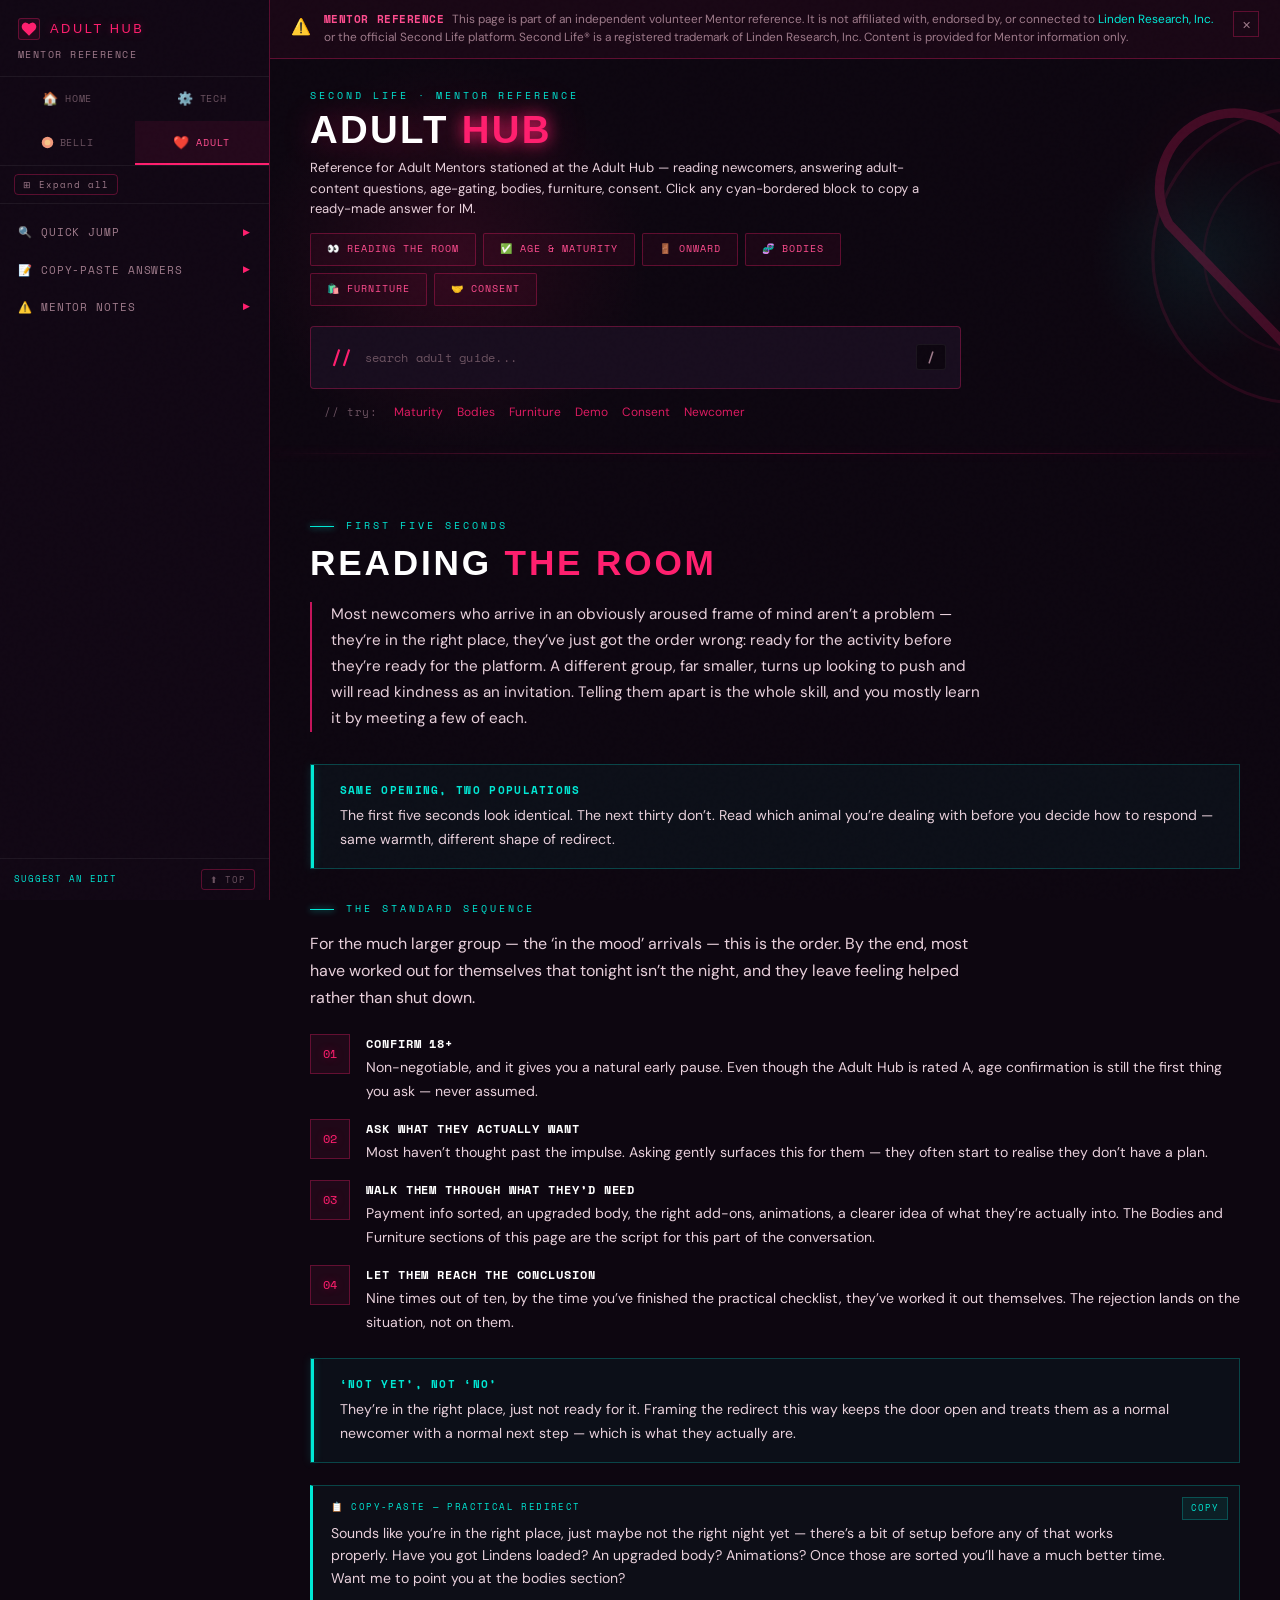
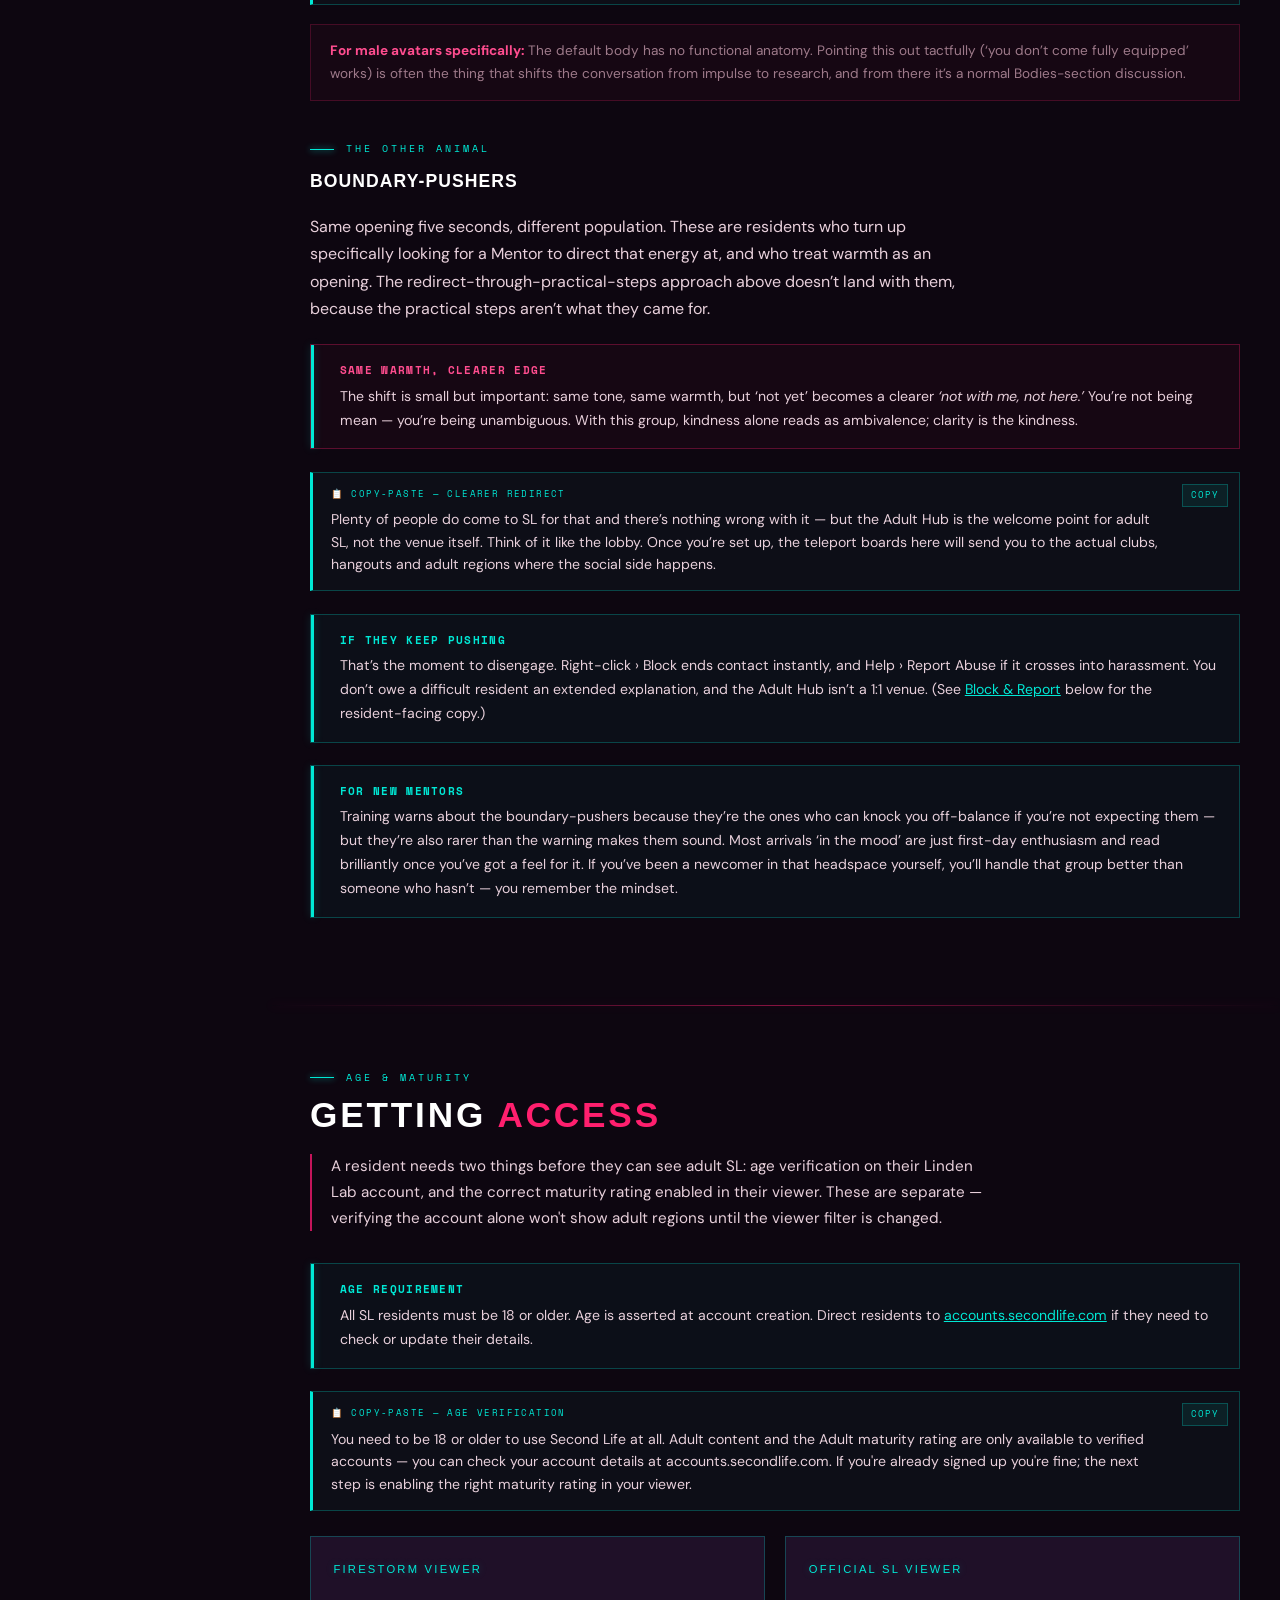
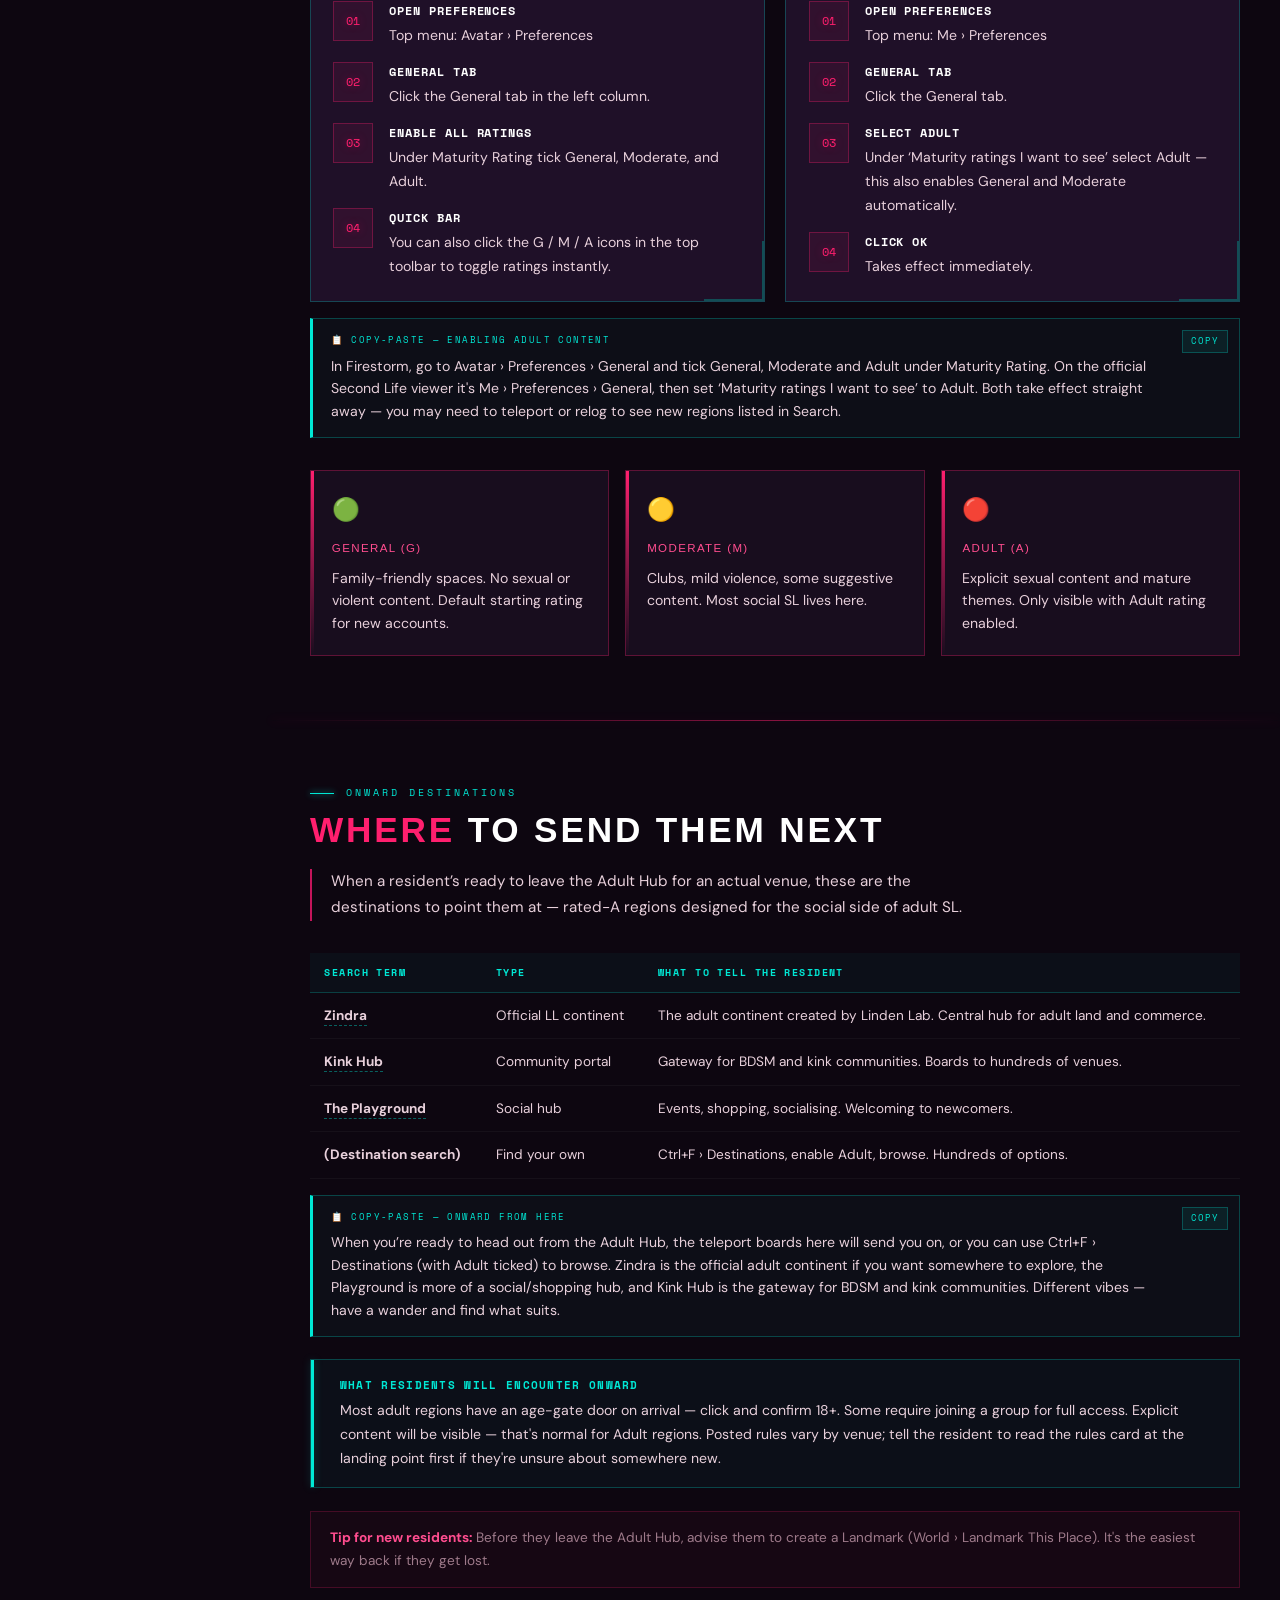
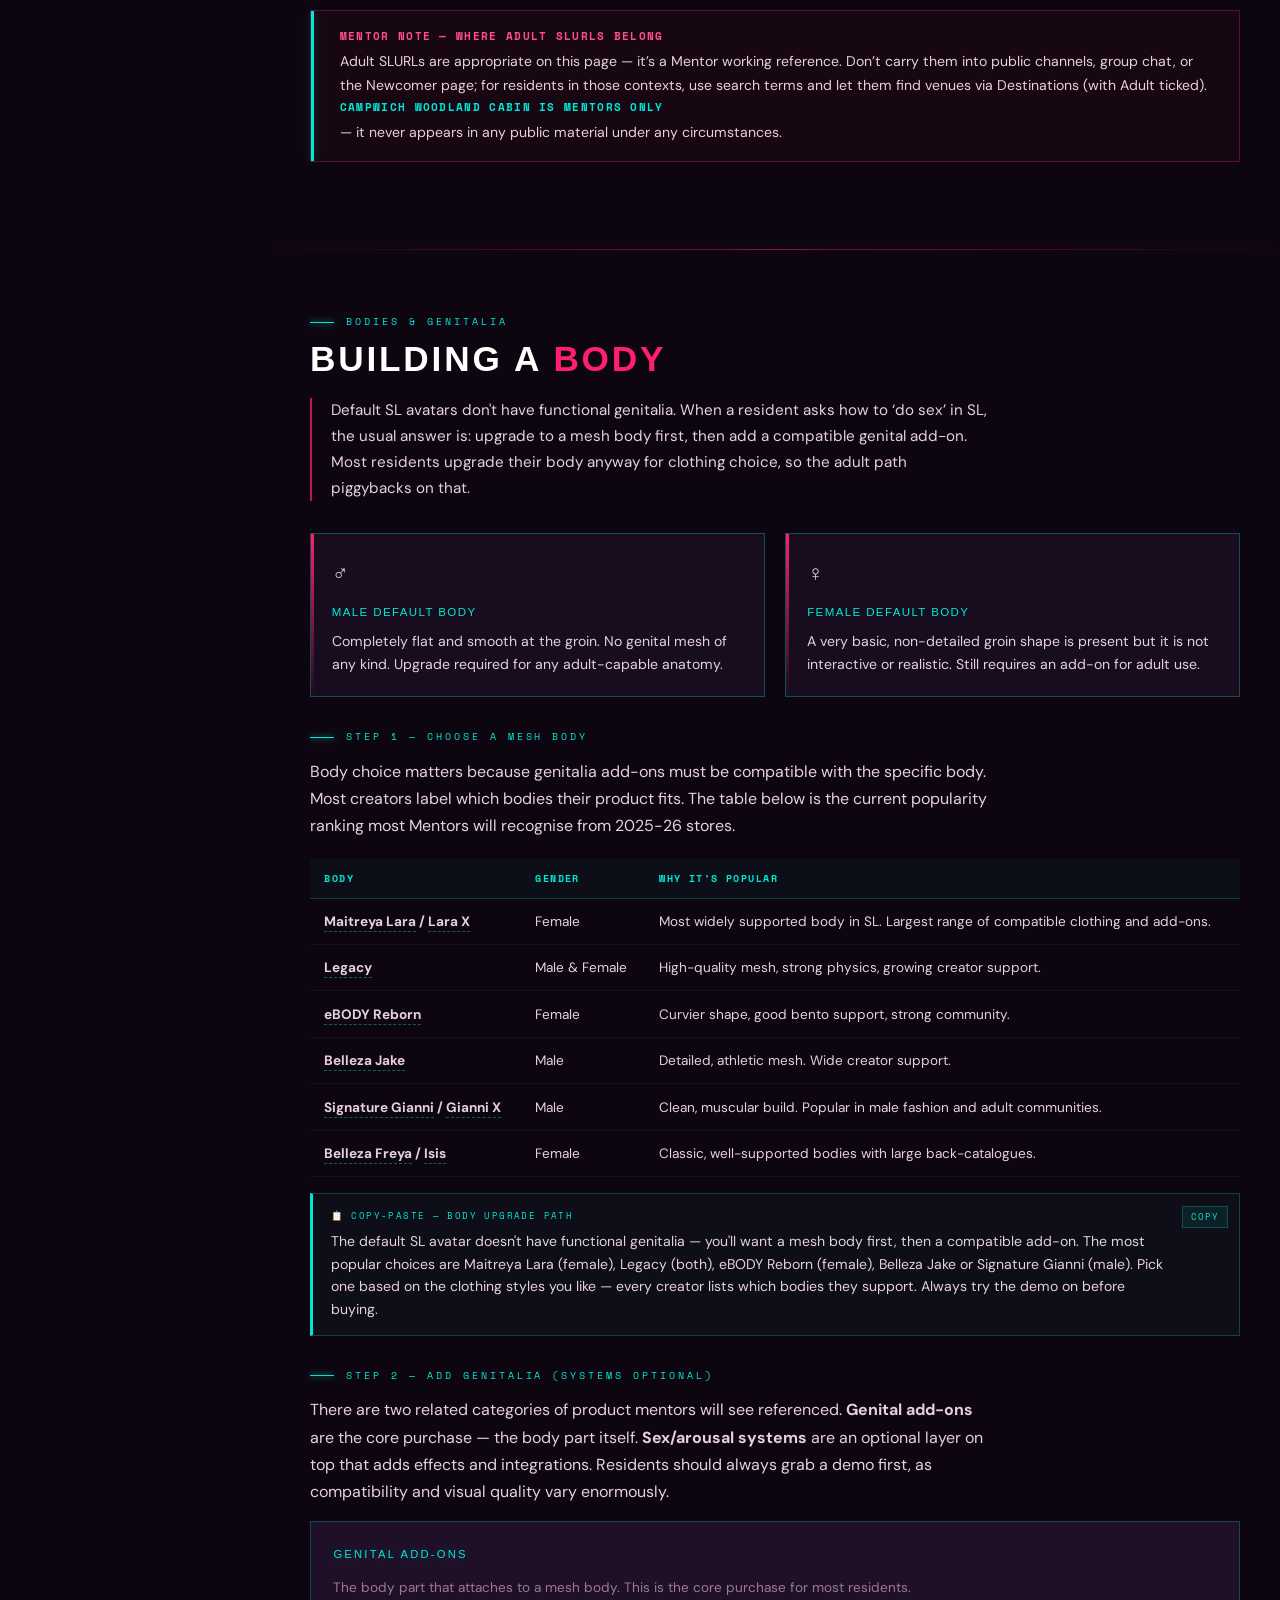
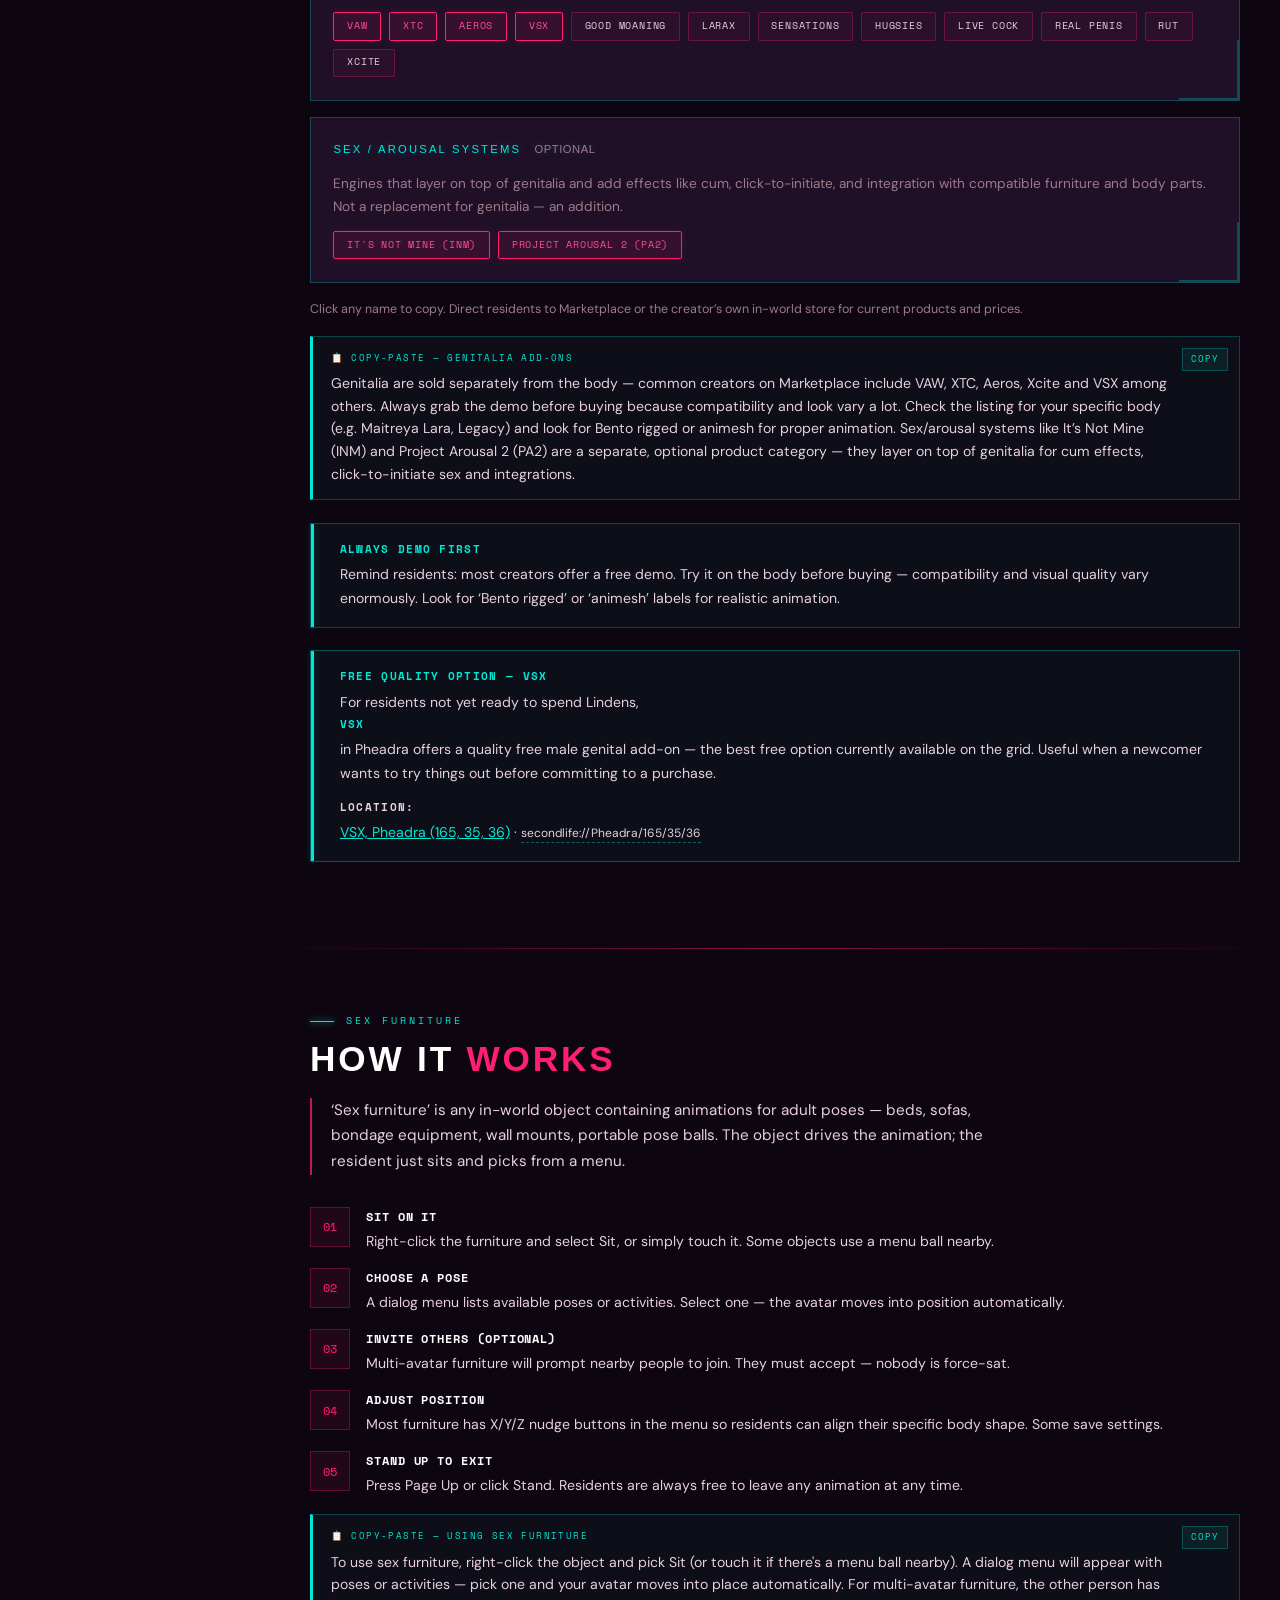
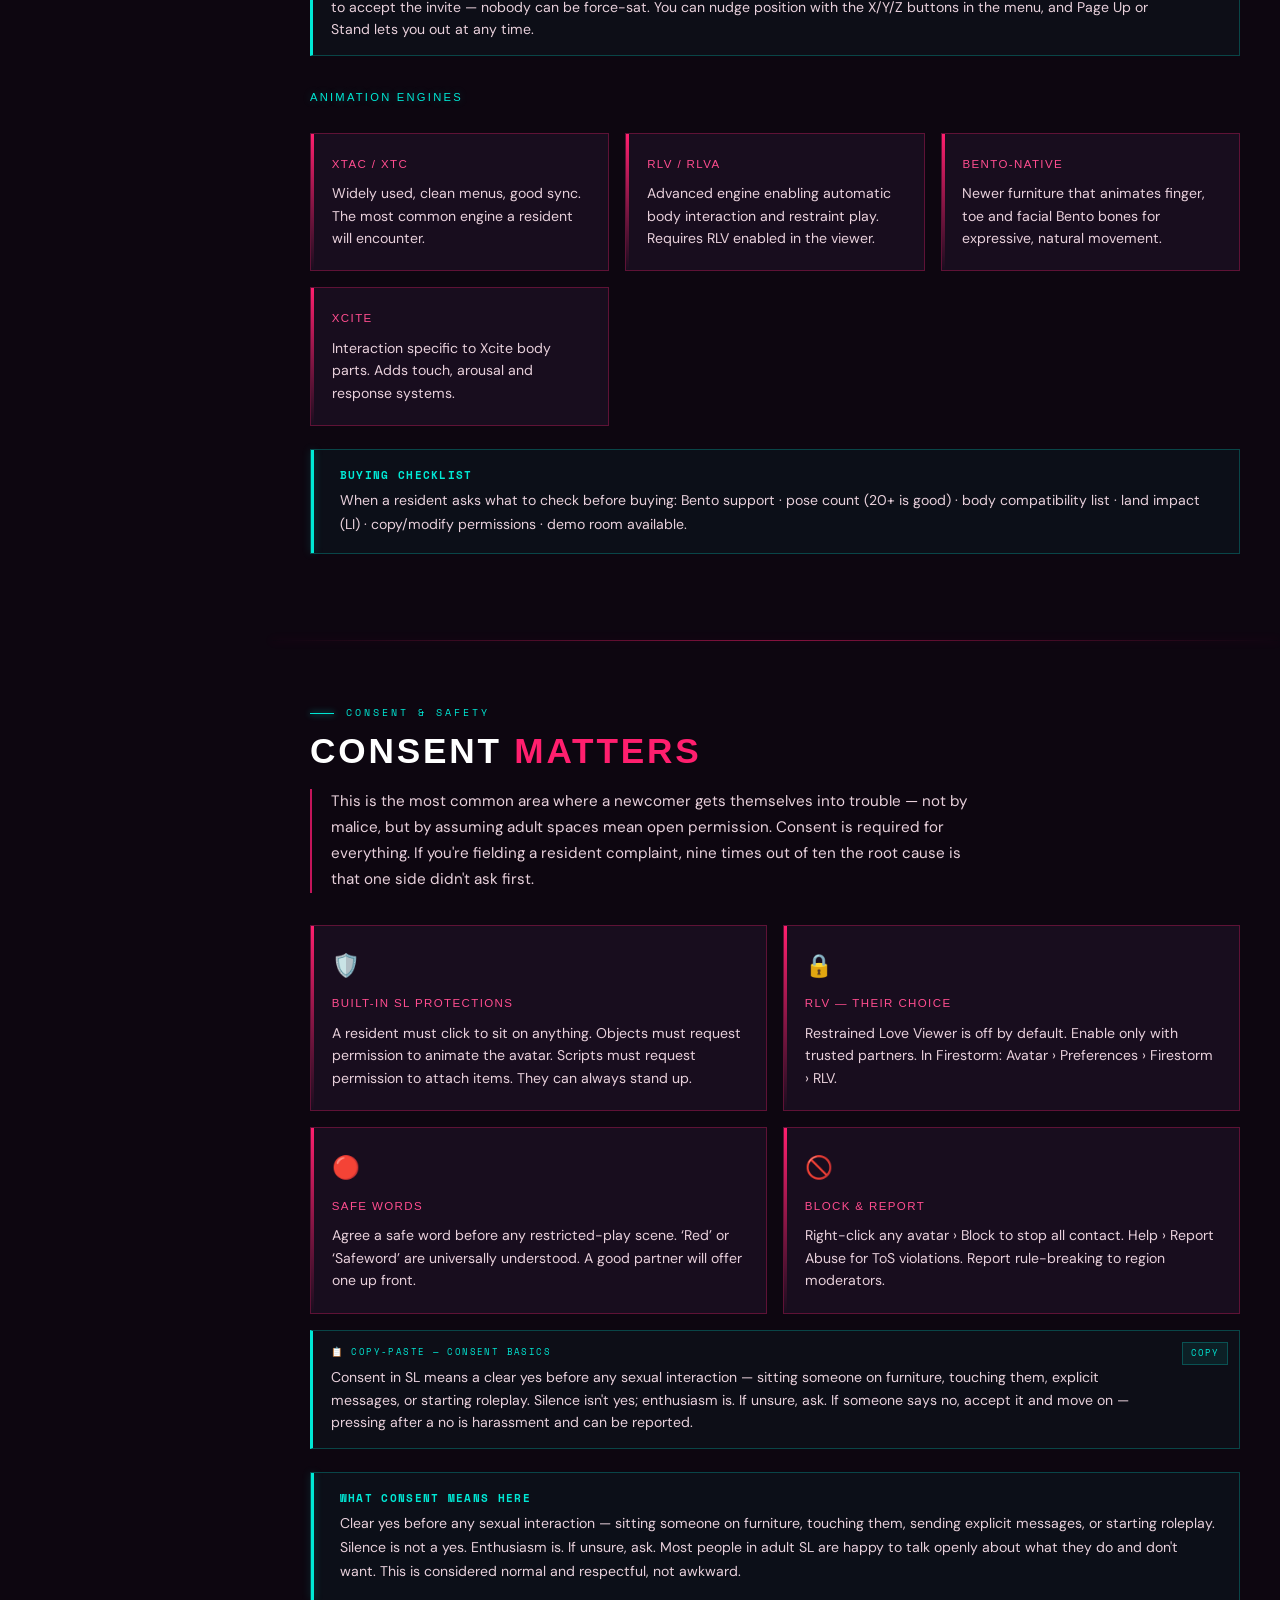
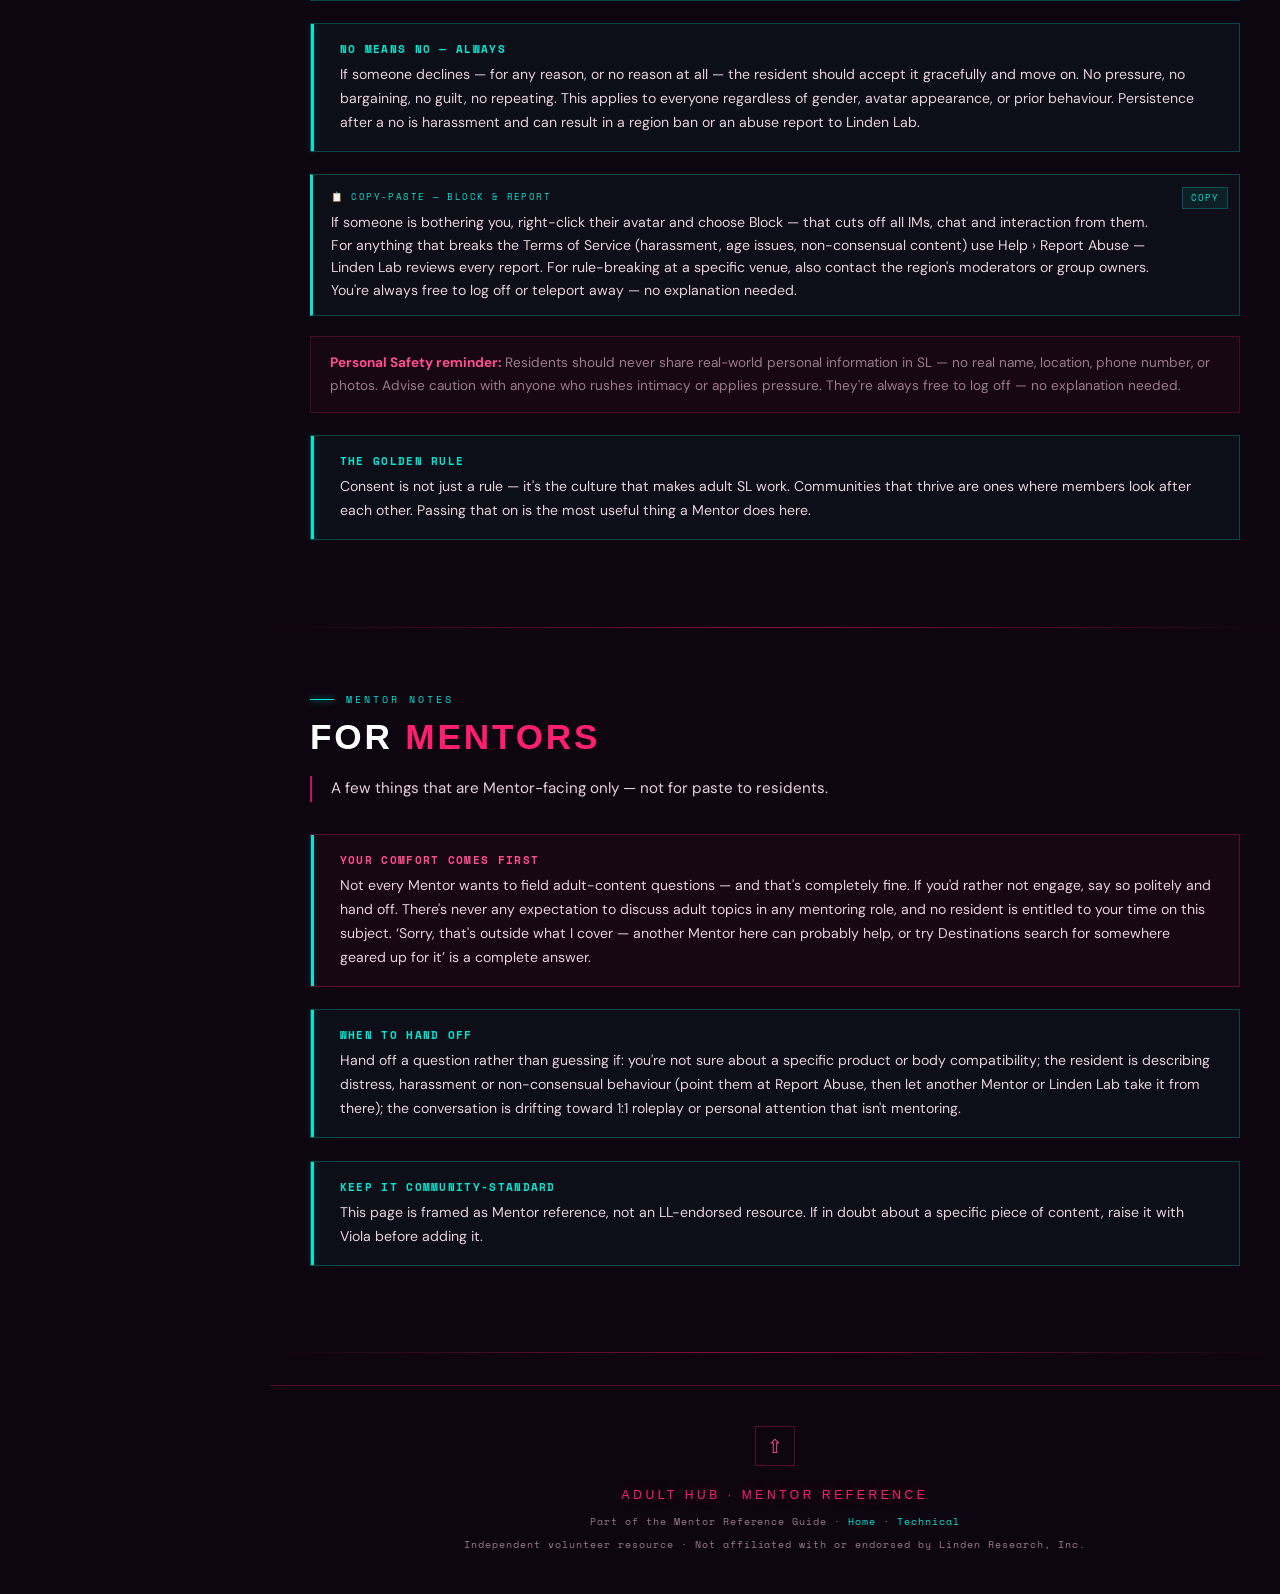
==== commit dc1833ab: "Update adult-hub.html" ====
--- a/adult-hub.html
+++ b/adult-hub.html
@@ -598,6 +598,164 @@
     section.section { padding: 3rem 1.2rem; }
     .hero { padding: 2rem 1.2rem 2.5rem; }
   }
+
+  /* ── HERO SEARCH BAR (self-contained, mirrors mentor.css pattern) ── */
+  .hero-search-wrap {
+    margin: 1.2rem 0 0;
+    max-width: 760px;
+    position: relative;
+    opacity: 0;
+    animation: fadeUp 0.6s 0.65s forwards;
+  }
+
+  .hero-search-frame {
+    position: relative;
+    display: flex;
+    align-items: center;
+    background: var(--bg-card);
+    border: 1px solid var(--border-pink);
+    border-radius: 4px;
+    padding: 4px;
+    transition: border-color 0.2s, box-shadow 0.2s;
+  }
+
+  .hero-search-frame:focus-within {
+    border-color: var(--pink);
+    box-shadow: 0 0 16px var(--pink-glow);
+  }
+
+  .hero-search-icon {
+    font-family: var(--font-mono);
+    color: var(--pink);
+    font-size: 18px;
+    padding: 0 14px 0 16px;
+    font-weight: 700;
+    user-select: none;
+    letter-spacing: -1px;
+  }
+
+  .hero-search-input {
+    flex: 1;
+    width: auto;
+    background: transparent;
+    border: none;
+    padding: 18px 0;
+    color: var(--text-body);
+    font-family: var(--font-mono);
+    font-size: 15px;
+    outline: none;
+    min-width: 0;
+    border-radius: 0;
+  }
+
+  .hero-search-input::placeholder {
+    color: var(--text-muted);
+    letter-spacing: 0.02em;
+  }
+
+  .hero-search-kbd {
+    display: inline-flex;
+    align-items: center;
+    justify-content: center;
+    min-width: 26px;
+    height: 26px;
+    padding: 0 10px;
+    margin-right: 10px;
+    font-family: var(--font-mono);
+    font-size: 13px;
+    font-weight: 700;
+    color: var(--text-muted);
+    background: var(--bg-deep);
+    border: 1px solid var(--border-soft);
+    border-radius: 3px;
+    user-select: none;
+    flex-shrink: 0;
+    transition: opacity 0.15s;
+  }
+
+  .hero-search-frame:focus-within .hero-search-kbd { opacity: 0; }
+
+  .hero-search-clear {
+    display: none;
+    position: static;
+    background: none;
+    border: none;
+    color: var(--text-muted);
+    cursor: pointer;
+    font-size: 22px;
+    line-height: 1;
+    padding: 8px 14px;
+    flex-shrink: 0;
+  }
+  .hero-search-clear.visible { display: inline-block; }
+  .hero-search-clear:hover { color: var(--text-body); }
+
+  .hero-search-meta {
+    display: flex;
+    align-items: center;
+    gap: 14px;
+    margin-top: 0.7rem;
+    flex-wrap: wrap;
+    min-height: 24px;
+  }
+
+  .hero-search-count {
+    font-family: var(--font-mono);
+    font-size: 11px;
+    color: var(--pink);
+    letter-spacing: 0.05em;
+    min-height: 14px;
+    white-space: nowrap;
+    text-transform: uppercase;
+  }
+
+  .hero-search-chips {
+    display: flex;
+    flex-wrap: wrap;
+    align-items: center;
+    gap: 14px;
+  }
+
+  .hero-search-chips::before {
+    content: '// try:';
+    font-family: var(--font-mono);
+    font-size: 11px;
+    color: var(--text-dim);
+    letter-spacing: 0.06em;
+    margin-right: 2px;
+  }
+
+  .search-chip {
+    display: inline-block;
+    padding: 2px 0;
+    background: none;
+    border: none;
+    border-radius: 0;
+    color: var(--pink);
+    font-size: 12px;
+    font-family: 'DM Sans', sans-serif;
+    cursor: pointer;
+    user-select: none;
+    white-space: nowrap;
+    text-decoration: underline;
+    text-decoration-color: transparent;
+    text-decoration-thickness: 1px;
+    text-underline-offset: 3px;
+    transition: text-decoration-color 0.2s, opacity 0.2s;
+    opacity: 0.85;
+  }
+  .search-chip:hover {
+    text-decoration-color: currentColor;
+    opacity: 1;
+  }
+
+  @media (max-width: 640px) {
+    .hero-search-icon { padding: 0 10px 0 12px; font-size: 16px; }
+    .hero-search-input { font-size: 14px; padding: 15px 0; }
+    .hero-search-kbd { display: none; }
+    .hero-search-meta { gap: 10px; }
+    .hero-search-chips { gap: 12px; }
+  }
 </style>
 </head>
 <body>
@@ -624,15 +782,6 @@
     <a class="page-nav-link" href="technical.html"><span class="pn-icon">&#9881;&#65039;</span>Tech</a>
     <a class="page-nav-link" href="bellisseria.html"><span class="pn-icon"><svg width="13" height="13" viewBox="0 0 100 100" style="display:inline-block;vertical-align:-2px"><circle cx="50" cy="50" r="44" fill="#f0997b"/><circle cx="50" cy="50" r="22" fill="#f5c788"/></svg></span>Belli</a>
     <a class="page-nav-link active" href="adult-hub.html"><span class="pn-icon">&#10084;&#65039;</span>Adult</a>
-  </div>
-
-  <div class="search-wrap">
-    <div class="search-inner">
-      <span class="search-icon">//</span>
-      <input type="text" id="global-search" placeholder="search adult guide..." autocomplete="off" spellcheck="false">
-      <button id="search-clear" onclick="clearSearch()" title="Clear search">&#10005;</button>
-    </div>
-    <div id="search-count"></div>
   </div>
 
   <div class="sb-toolbar">
@@ -729,6 +878,26 @@
       <a class="pill" href="#bodies">&#129516; Bodies</a>
       <a class="pill" href="#furniture">&#128717;&#65039; Furniture</a>
       <a class="pill" href="#consent">&#129309; Consent</a>
+    </div>
+
+    <div class="hero-search-wrap" id="hero-search-wrap">
+      <div class="hero-search-frame">
+        <span class="hero-search-icon">//</span>
+        <input type="text" id="global-search" class="hero-search-input" placeholder="search adult guide..." autocomplete="off" spellcheck="false">
+        <kbd class="hero-search-kbd" title="Press / to focus search">/</kbd>
+        <button id="search-clear" class="hero-search-clear" onclick="clearSearch()" title="Clear search">&times;</button>
+      </div>
+      <div class="hero-search-meta">
+        <div id="search-count" class="hero-search-count"></div>
+        <div class="hero-search-chips">
+          <span class="search-chip" onclick="tryChip('maturity')">Maturity</span>
+          <span class="search-chip" onclick="tryChip('bodies')">Bodies</span>
+          <span class="search-chip" onclick="tryChip('furniture')">Furniture</span>
+          <span class="search-chip" onclick="tryChip('demo')">Demo</span>
+          <span class="search-chip" onclick="tryChip('consent')">Consent</span>
+          <span class="search-chip" onclick="tryChip('newcomer')">Newcomer</span>
+        </div>
+      </div>
     </div>
   </div>
 </div>
@@ -1326,7 +1495,30 @@
       doSearch('');
       srch.focus();
     };
+
+    // Hero search: "/" focuses the input
+    document.addEventListener('keydown', (e) => {
+      if (e.key === '/' && !e.metaKey && !e.ctrlKey && !e.altKey) {
+        const tag = document.activeElement.tagName;
+        if (tag !== 'INPUT' && tag !== 'TEXTAREA' && !document.activeElement.isContentEditable) {
+          e.preventDefault();
+          srch.focus();
+          srch.select();
+        }
+      }
+    });
   })();
+
+  // Hero search: chip click handler
+  function tryChip(query) {
+    const srch = document.getElementById('global-search');
+    if (!srch) return;
+    const wrap = srch.closest('.hero-search-wrap');
+    srch.value = query;
+    srch.dispatchEvent(new Event('input', {bubbles: true}));
+    if (wrap) wrap.scrollIntoView({behavior: 'smooth', block: 'start'});
+    srch.focus();
+  }
 </script>
 </body>
 </html>
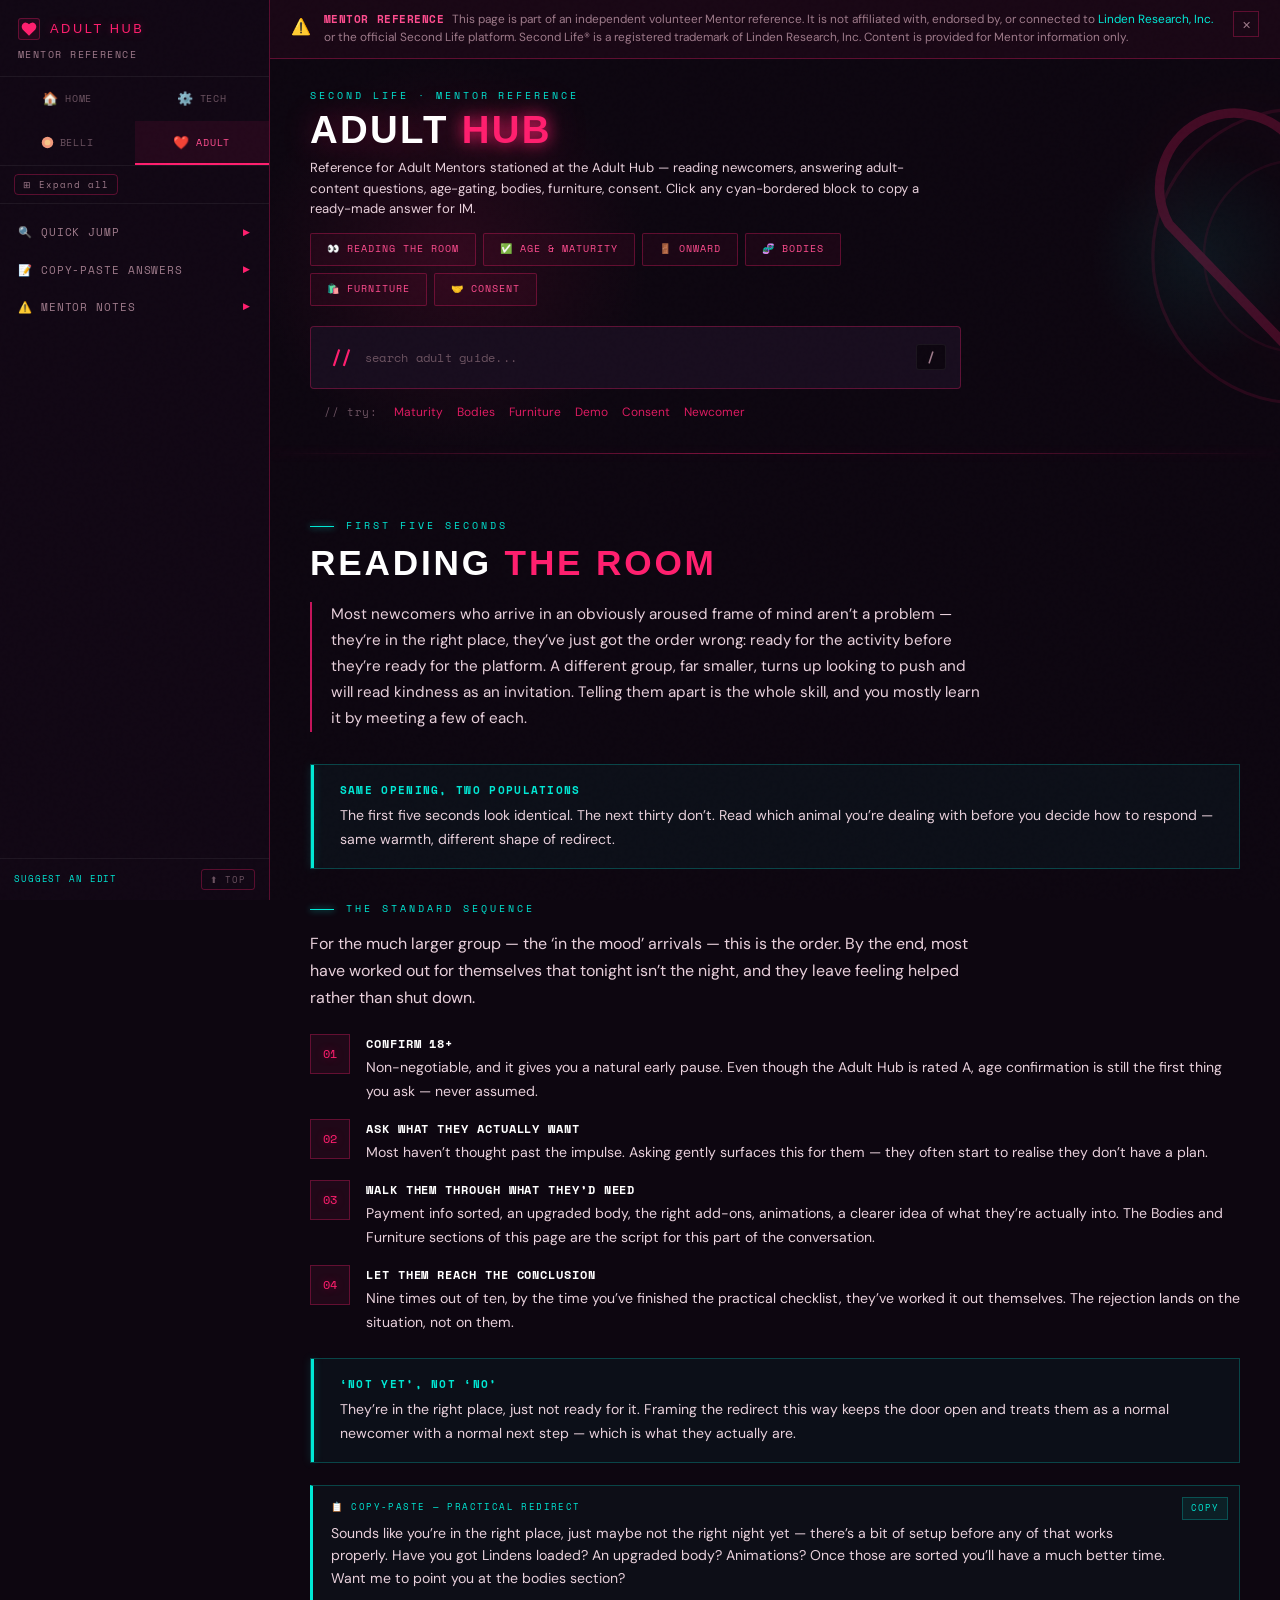
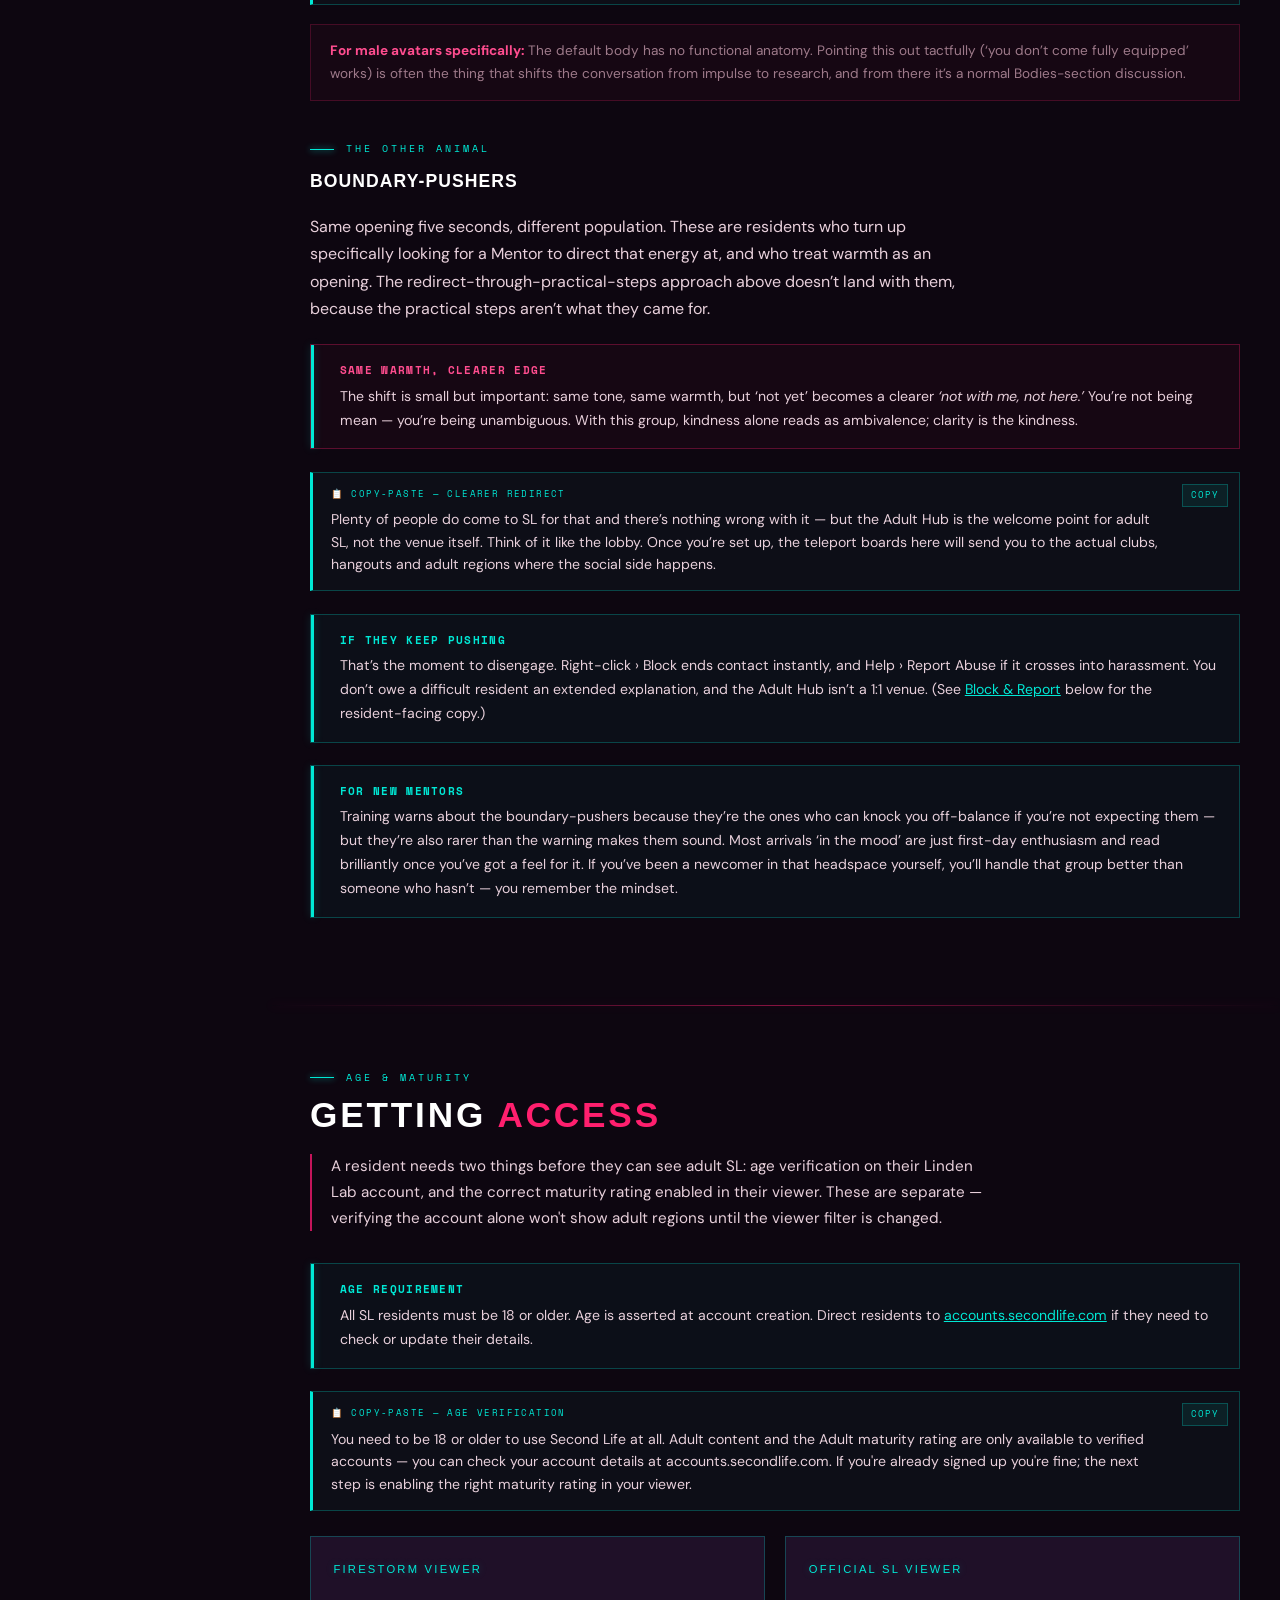
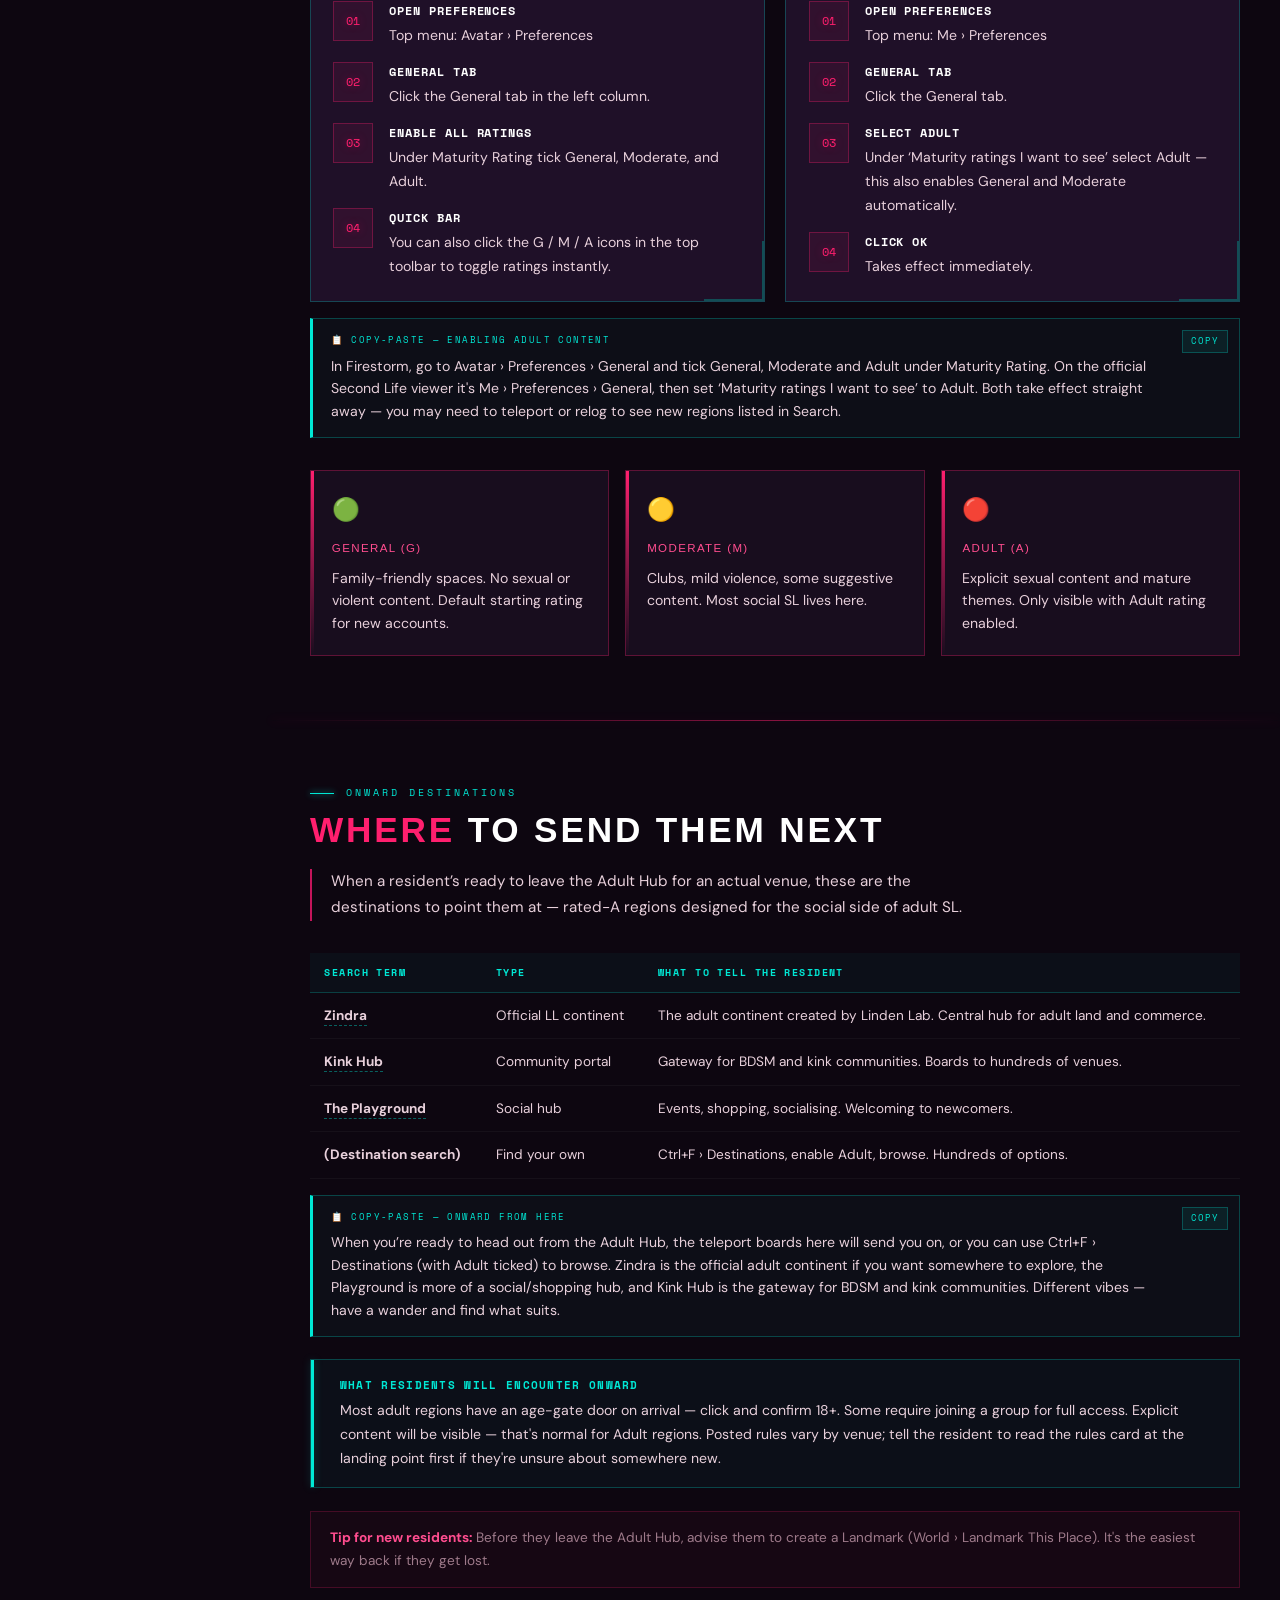
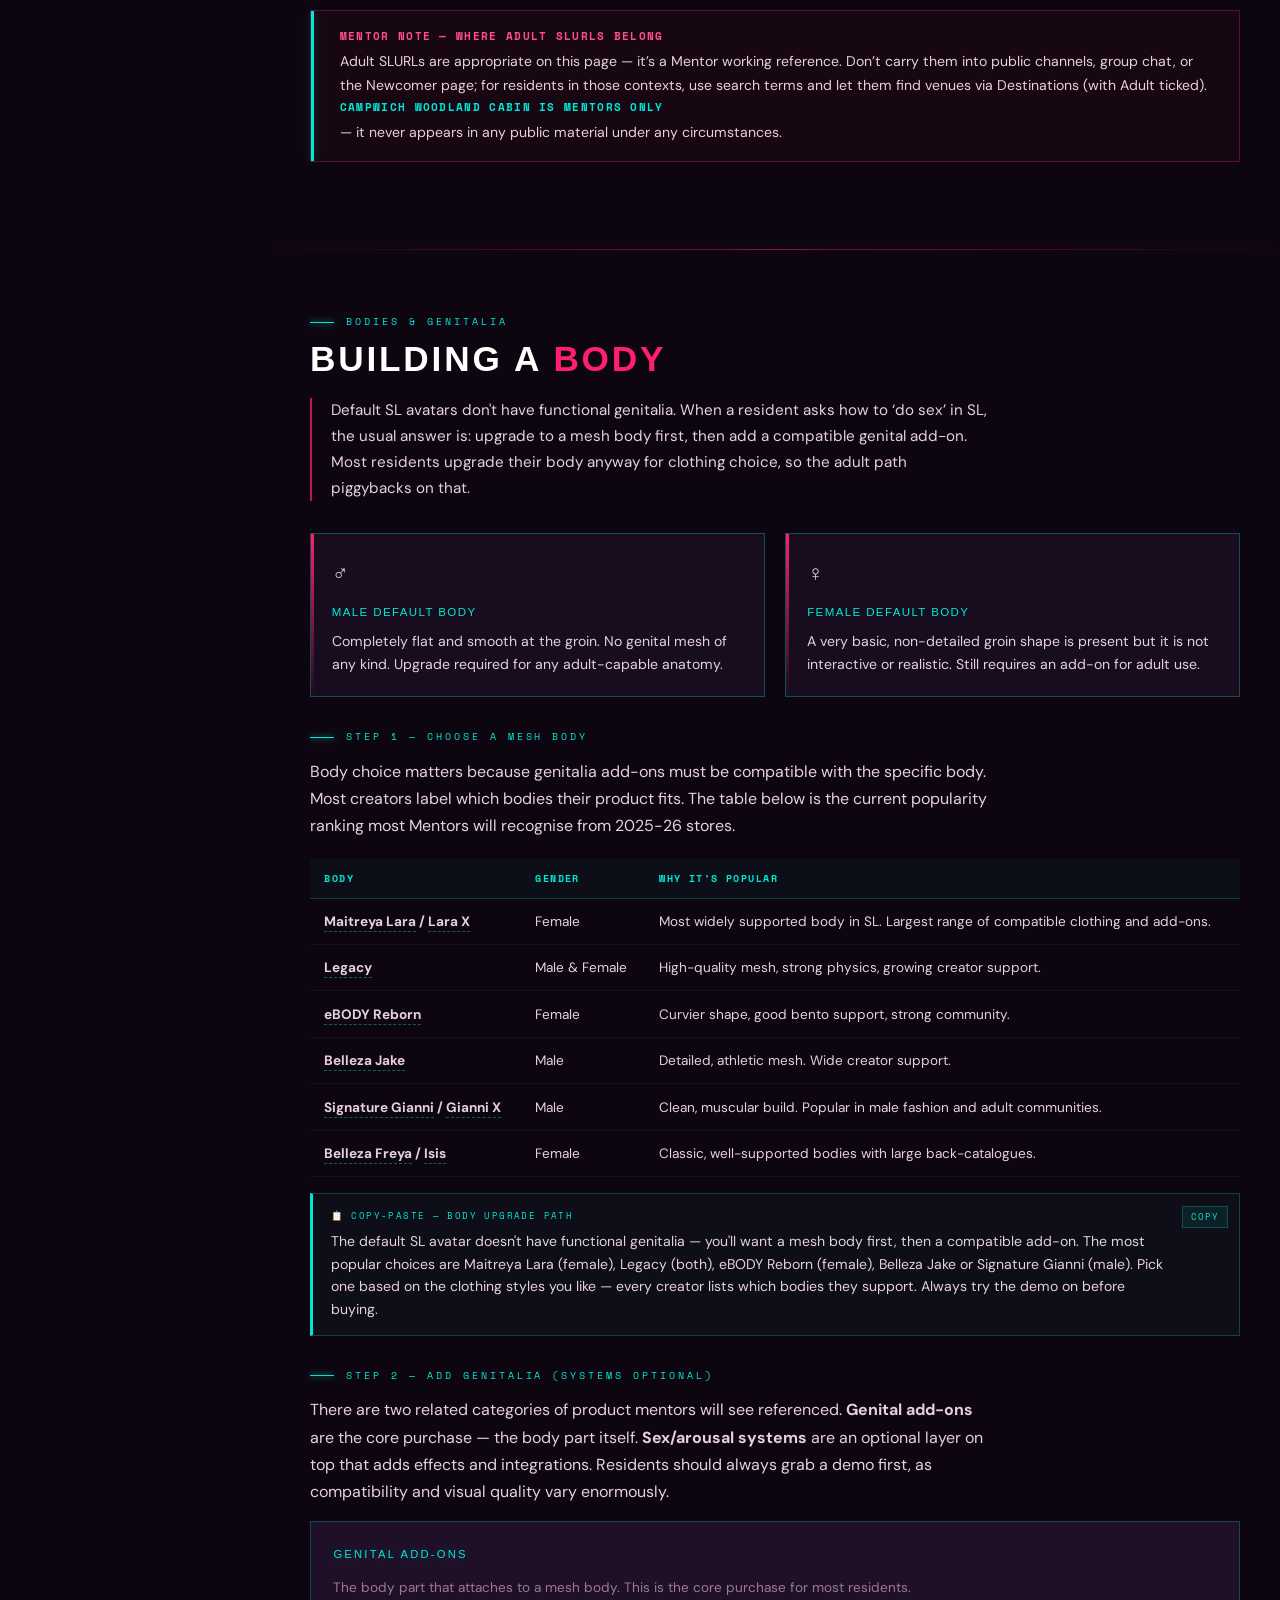
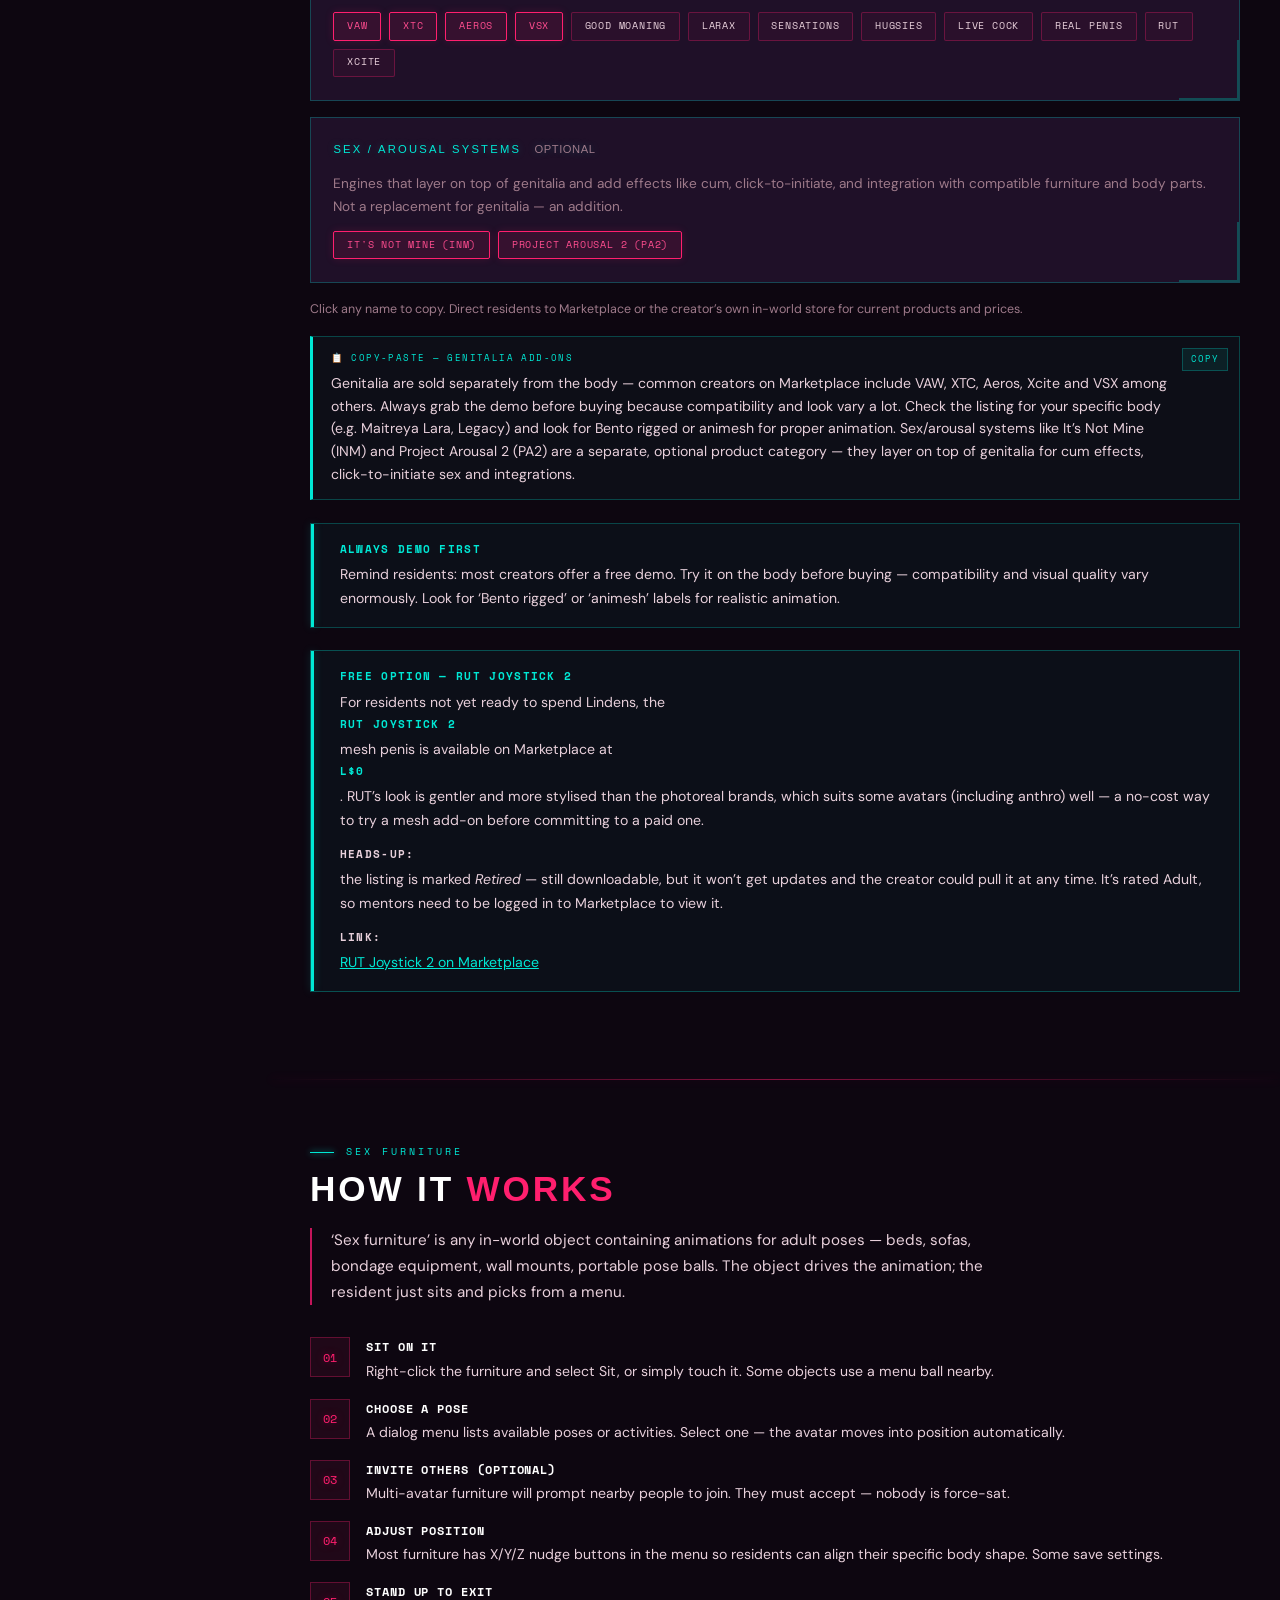
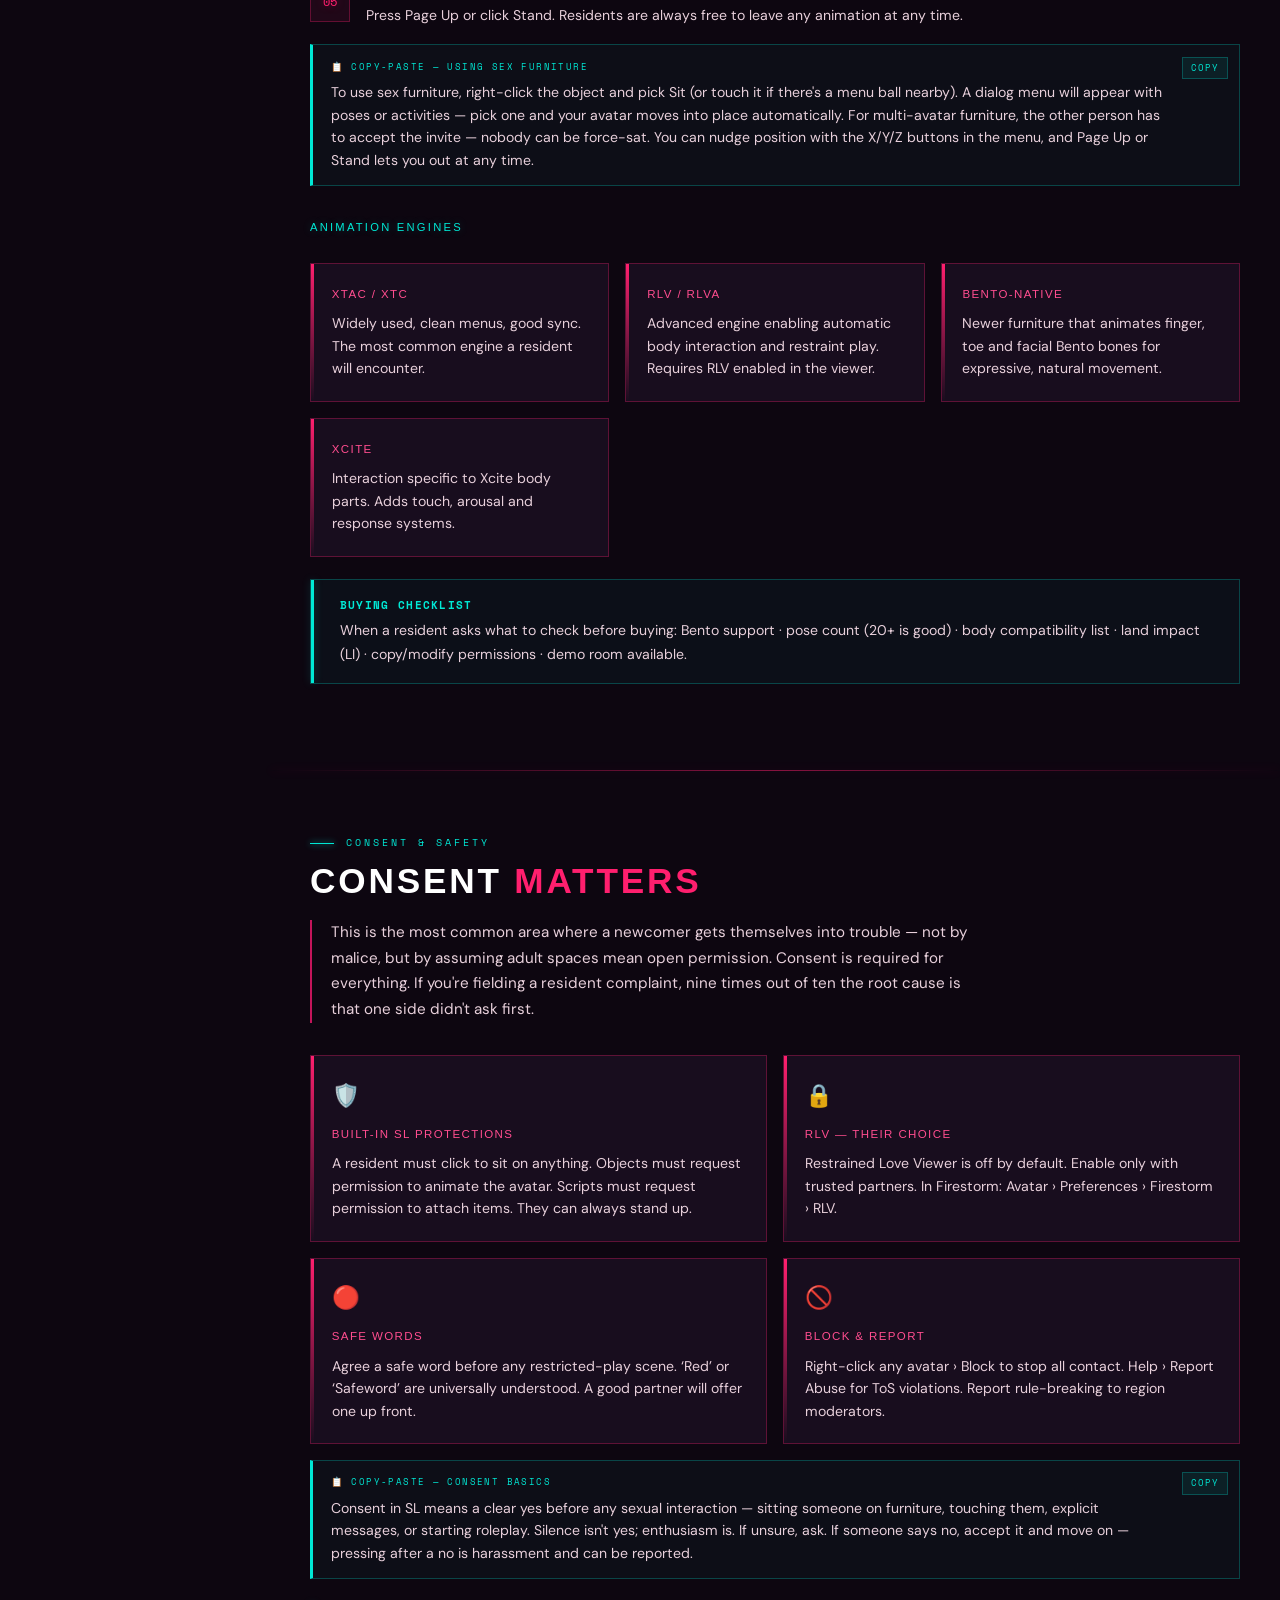
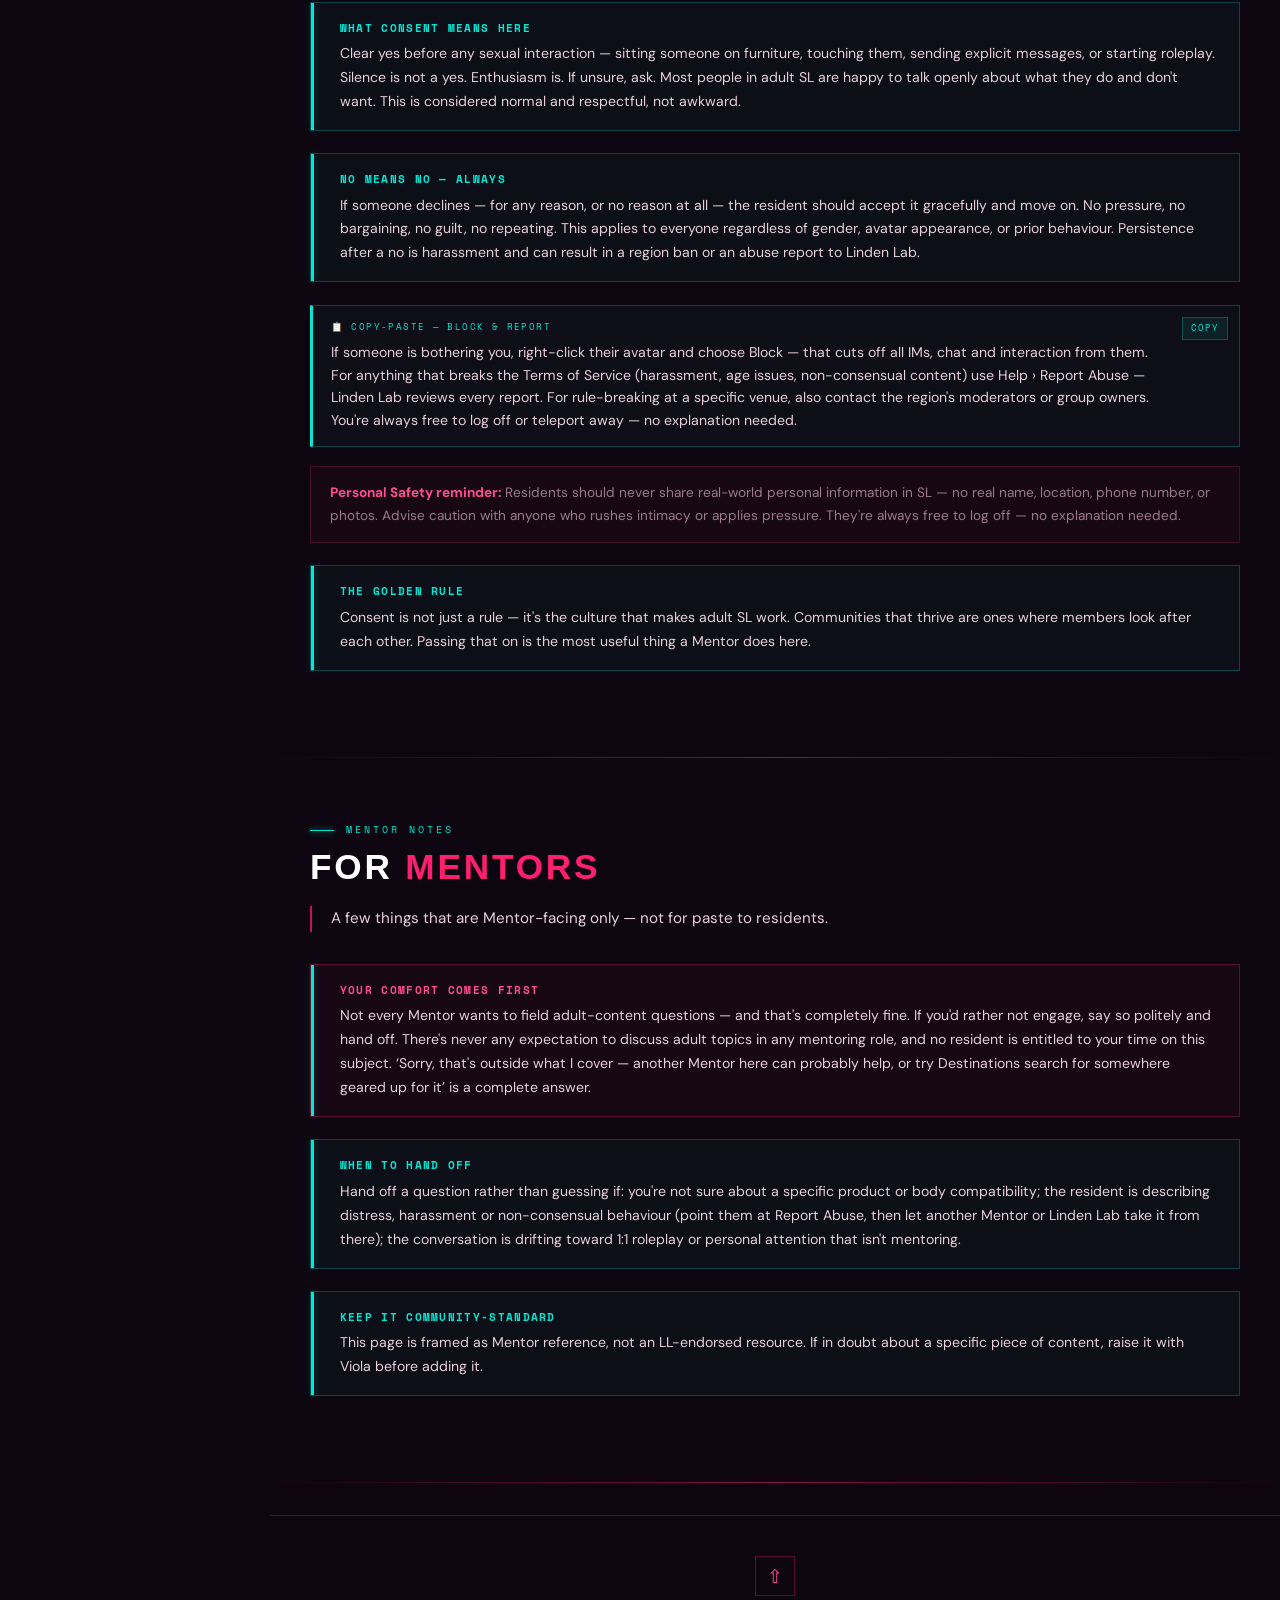
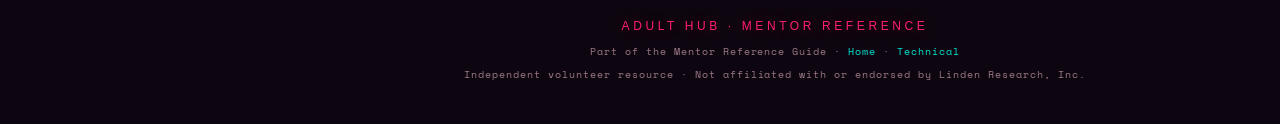
==== commit c767aee3: "Update adult-hub.html" ====
--- a/adult-hub.html
+++ b/adult-hub.html
@@ -1156,10 +1156,11 @@
     <p>Remind residents: most creators offer a free demo. Try it on the body before buying &mdash; compatibility and visual quality vary enormously. Look for &lsquo;Bento rigged&rsquo; or &lsquo;animesh&rsquo; labels for realistic animation.</p>
   </div>
 
-  <div class="callout reveal" id="vsx-free" data-search="VSX free male penis genital quality pheadra location no cost lindens" style="border-color:rgba(0,232,213,0.3);">
-    <strong style="color:var(--cyan)">Free Quality Option &mdash; VSX</strong>
-    <p>For residents not yet ready to spend Lindens, <strong>VSX</strong> in Pheadra offers a quality free male genital add-on &mdash; the best free option currently available on the grid. Useful when a newcomer wants to try things out before committing to a purchase.</p>
-    <p style="margin-top:0.75rem;"><strong style="color:var(--text-body)">Location:</strong> <a href="secondlife://Pheadra/165/35/36" style="color:var(--cyan)">VSX, Pheadra (165, 35, 36)</a> &middot; <span class="copyable" onclick="copyTag(this)" title="Click to copy" style="font-family:var(--mono);font-size:0.85em;">secondlife://Pheadra/165/35/36</span></p>
+  <div class="callout reveal" id="rut-free" data-search="RUT joystick 2 free male penis genital marketplace no cost lindens retired demo option" style="border-color:rgba(0,232,213,0.3);">
+    <strong style="color:var(--cyan)">Free Option &mdash; RUT Joystick 2</strong>
+    <p>For residents not yet ready to spend Lindens, the <strong>RUT Joystick 2</strong> mesh penis is available on Marketplace at <strong>L$0</strong>. RUT&rsquo;s look is gentler and more stylised than the photoreal brands, which suits some avatars (including anthro) well &mdash; a no-cost way to try a mesh add-on before committing to a paid one.</p>
+    <p style="margin-top:0.75rem;"><strong style="color:var(--text-body)">Heads-up:</strong> the listing is marked <em>Retired</em> &mdash; still downloadable, but it won&rsquo;t get updates and the creator could pull it at any time. It&rsquo;s rated Adult, so mentors need to be logged in to Marketplace to view it.</p>
+    <p style="margin-top:0.75rem;"><strong style="color:var(--text-body)">Link:</strong> <a href="https://marketplace.secondlife.com/p/RUT-Joystick-2-mesh-penis-Retired/5987852" style="color:var(--cyan)" target="_blank" rel="noopener">RUT Joystick 2 on Marketplace</a></p>
   </div>
 </section>
 
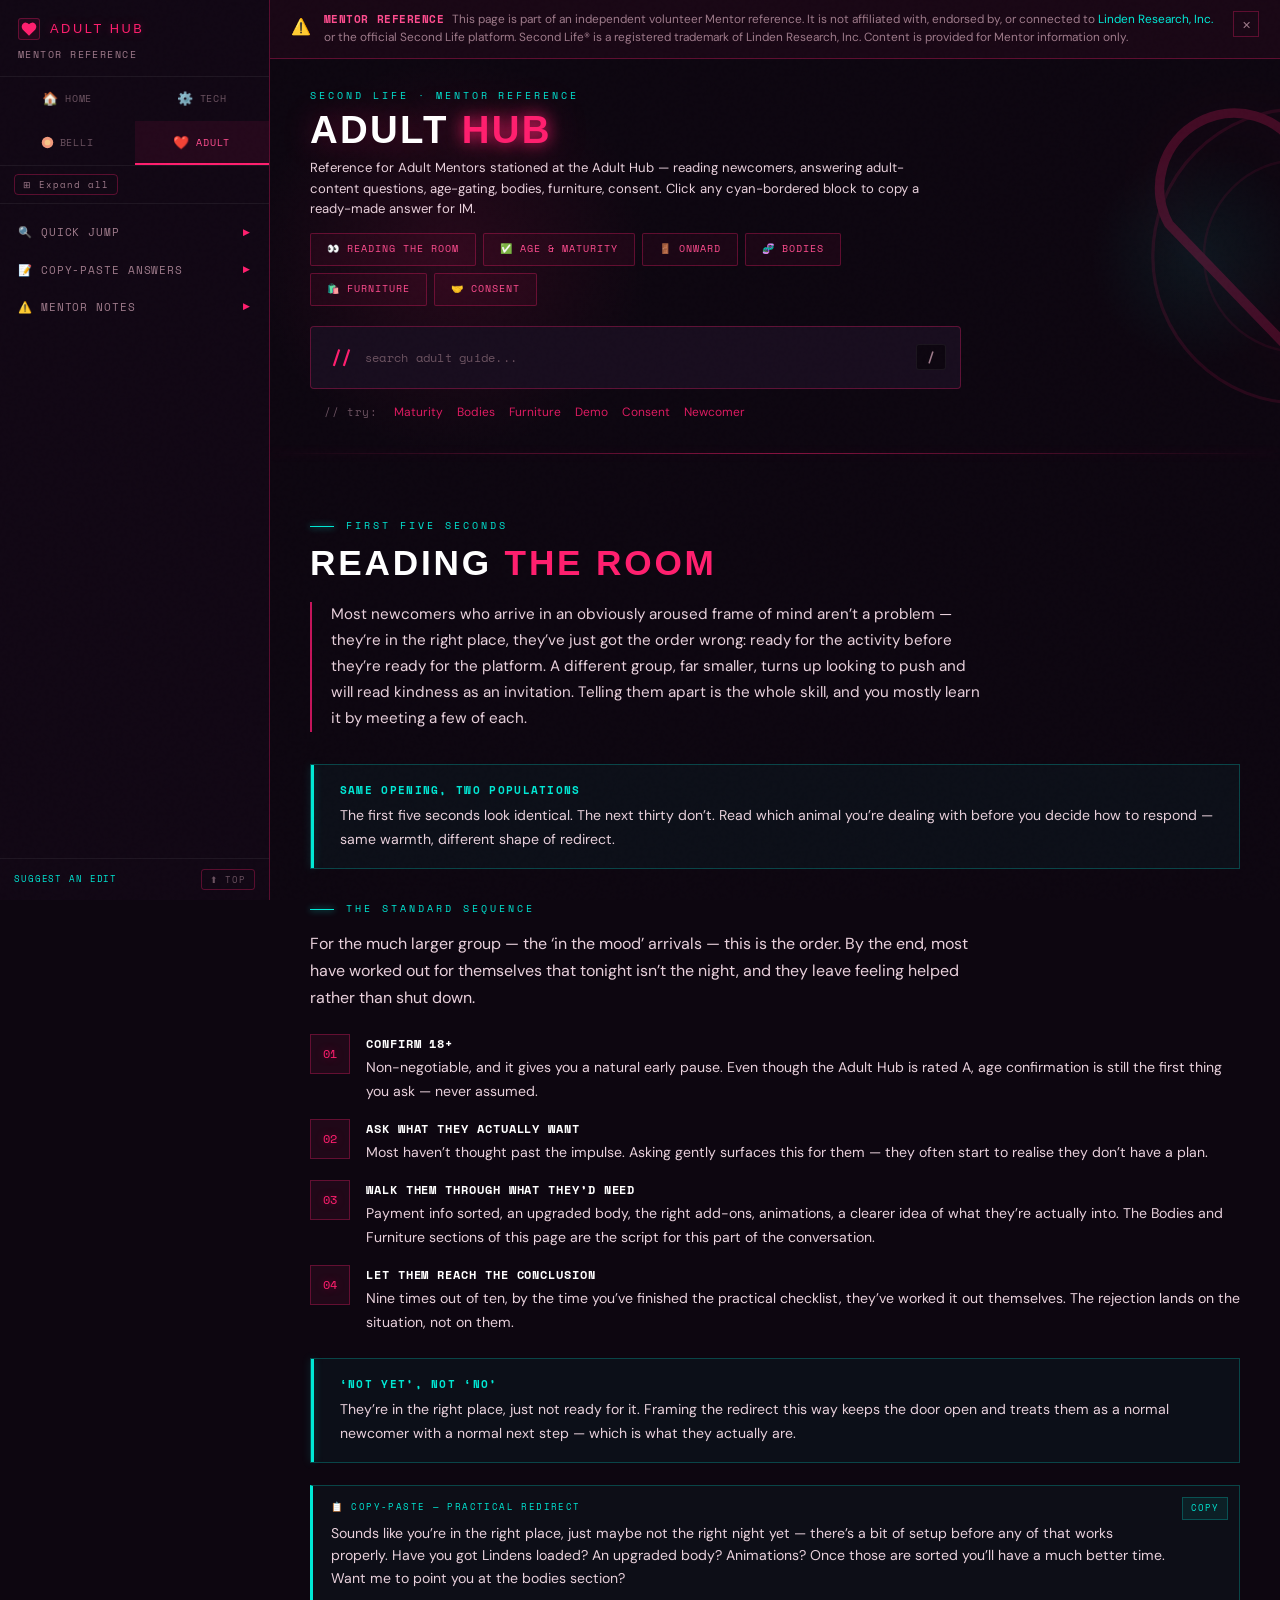
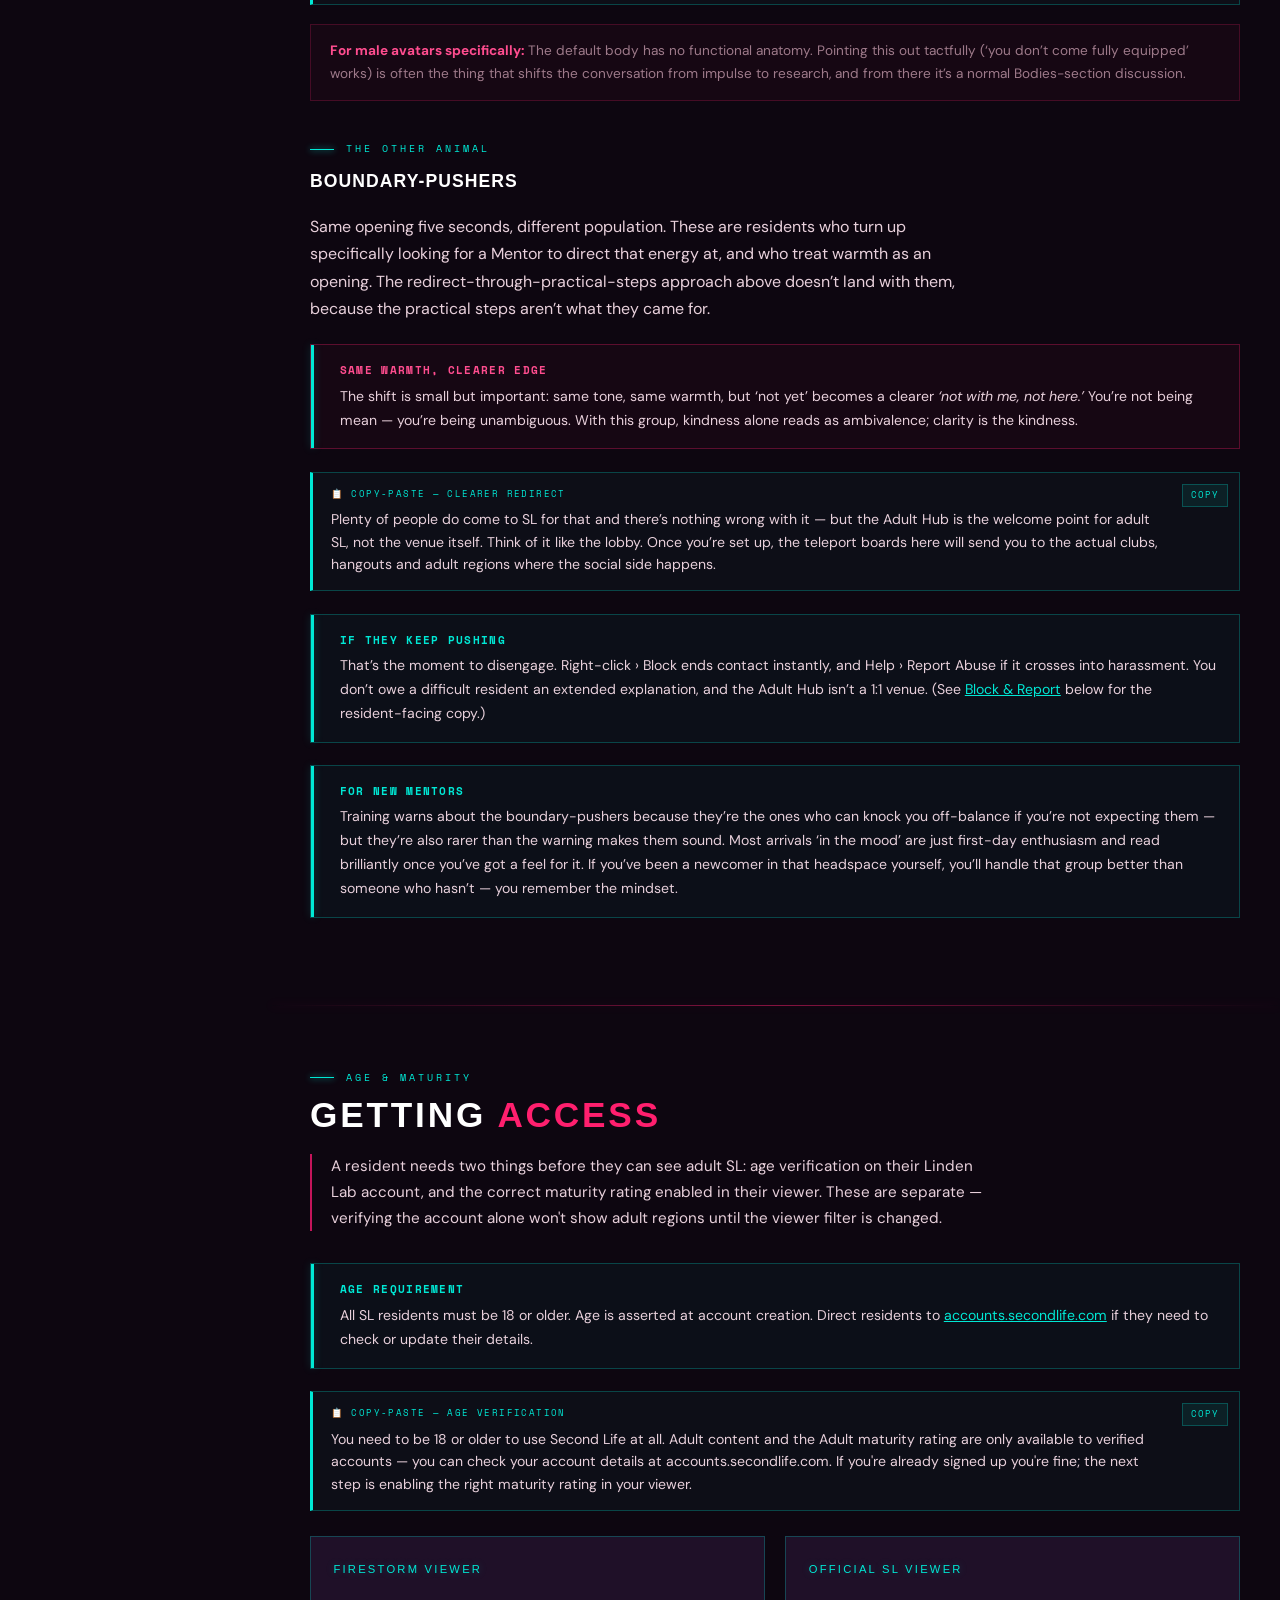
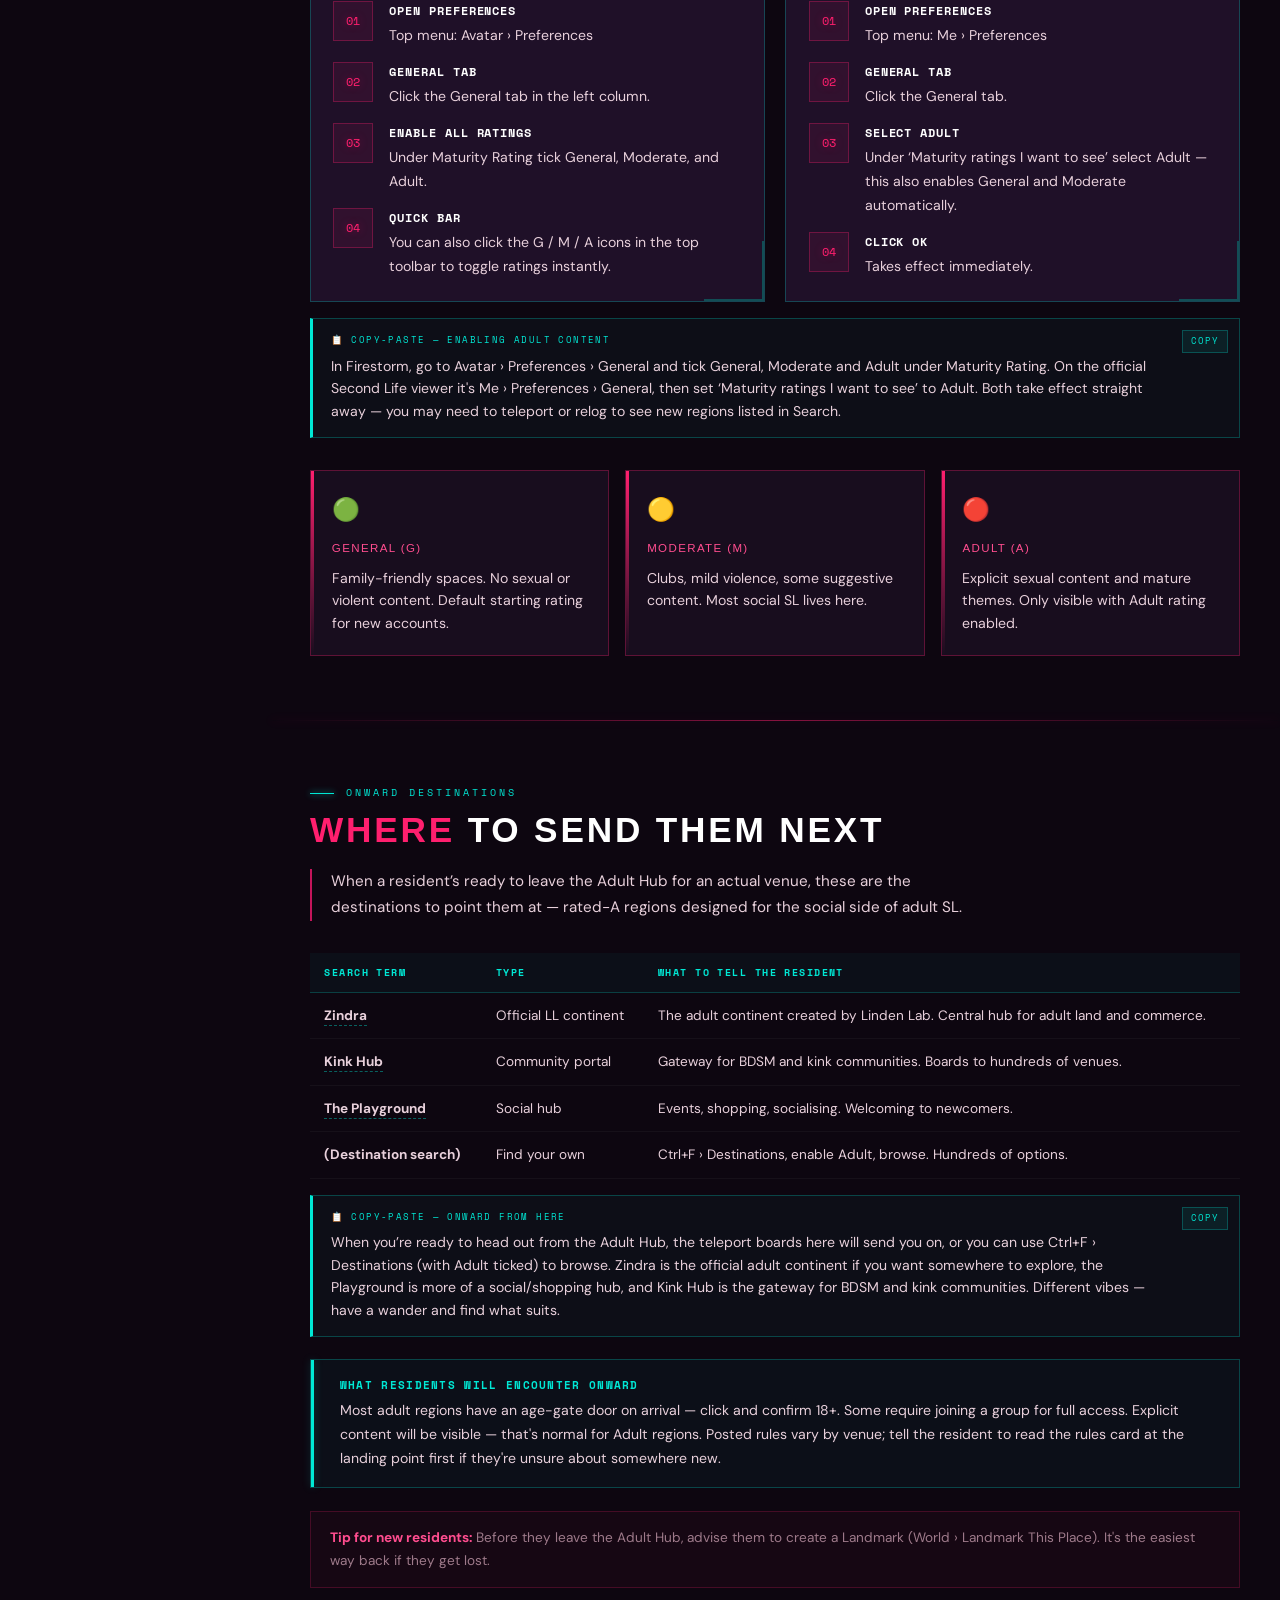
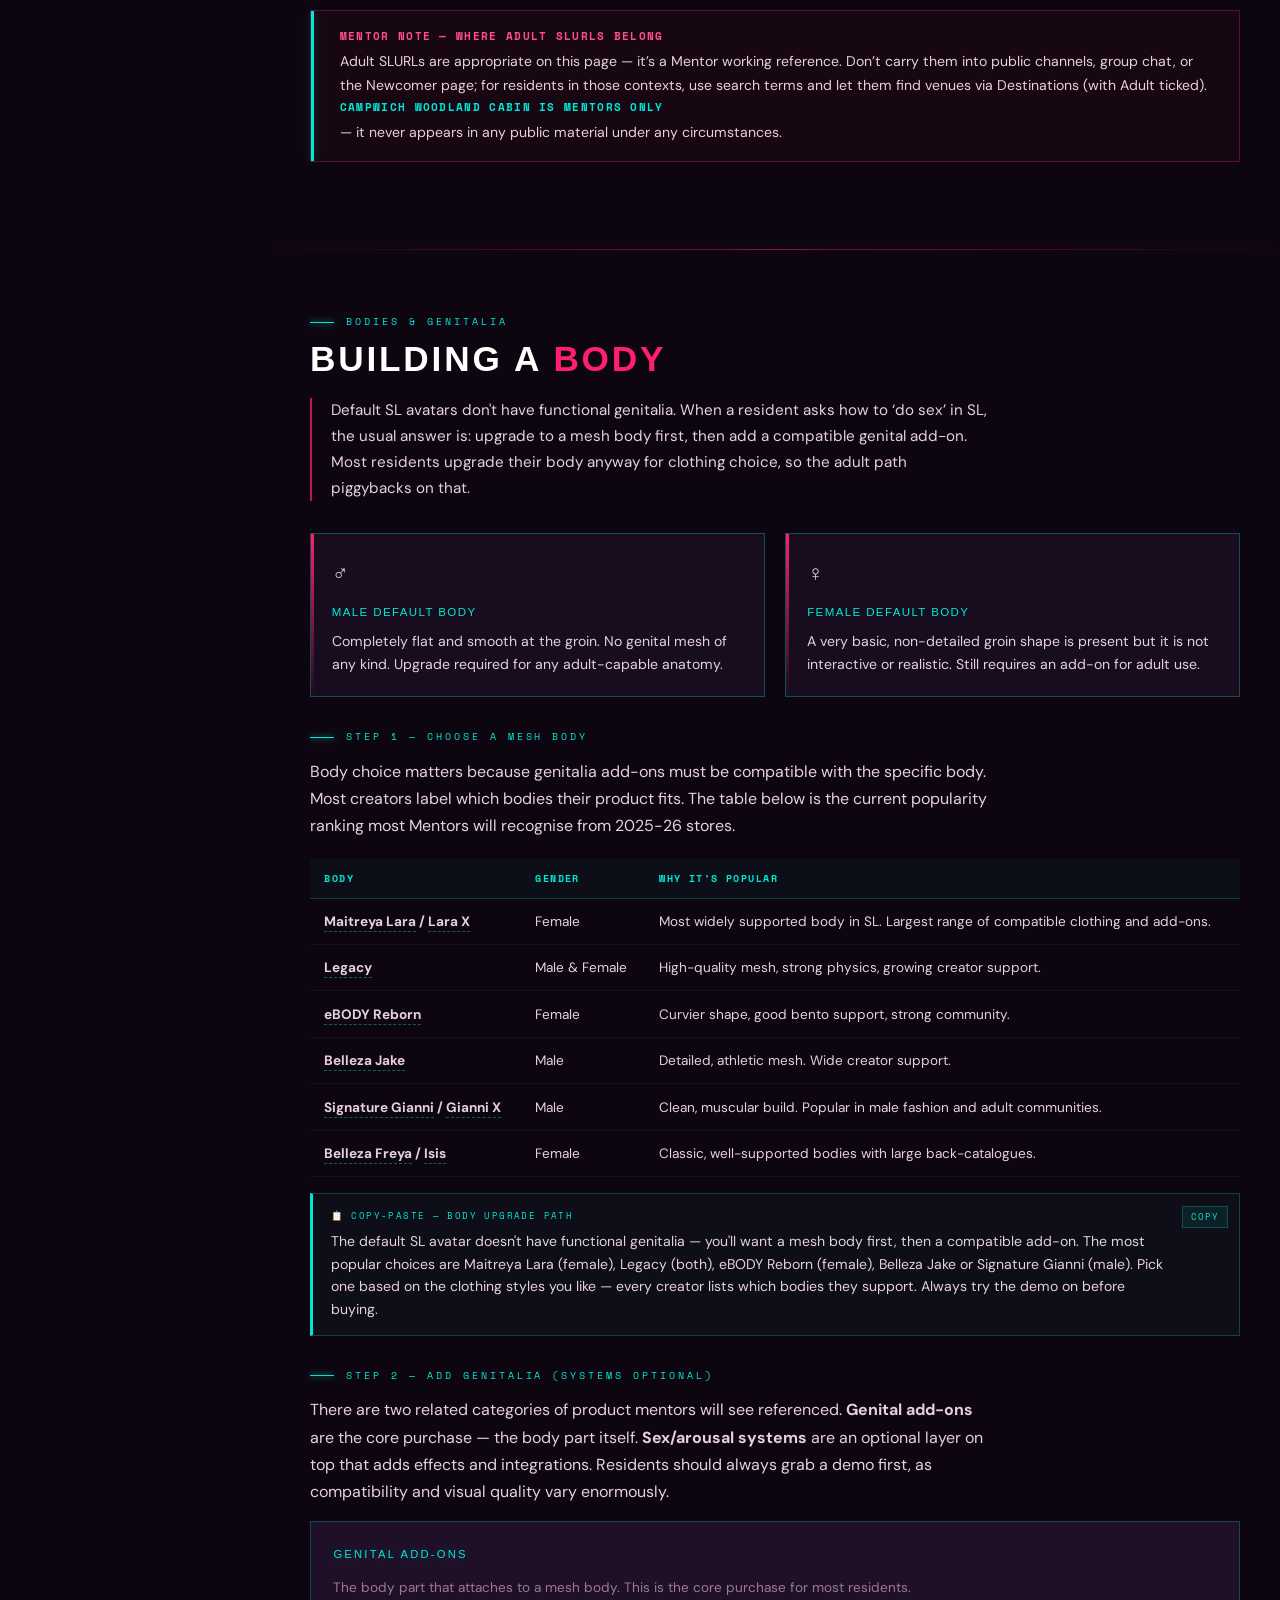
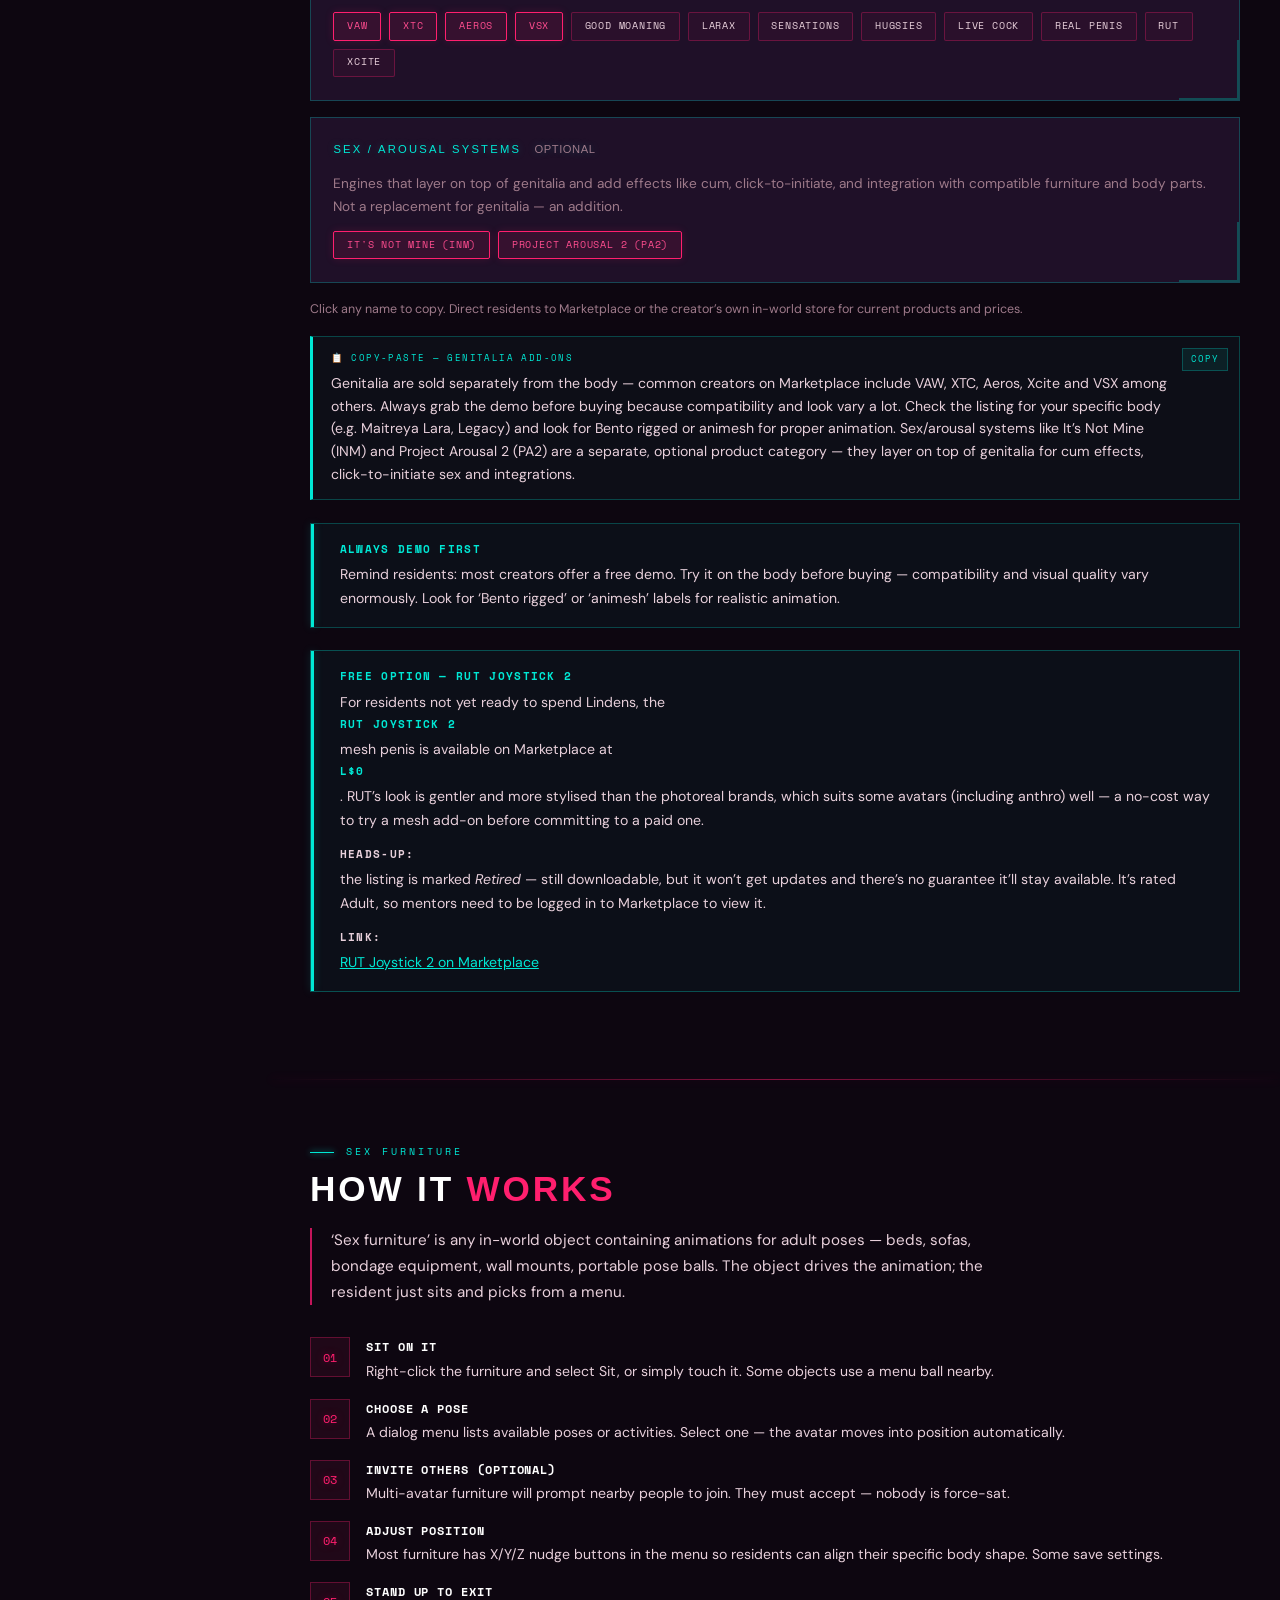
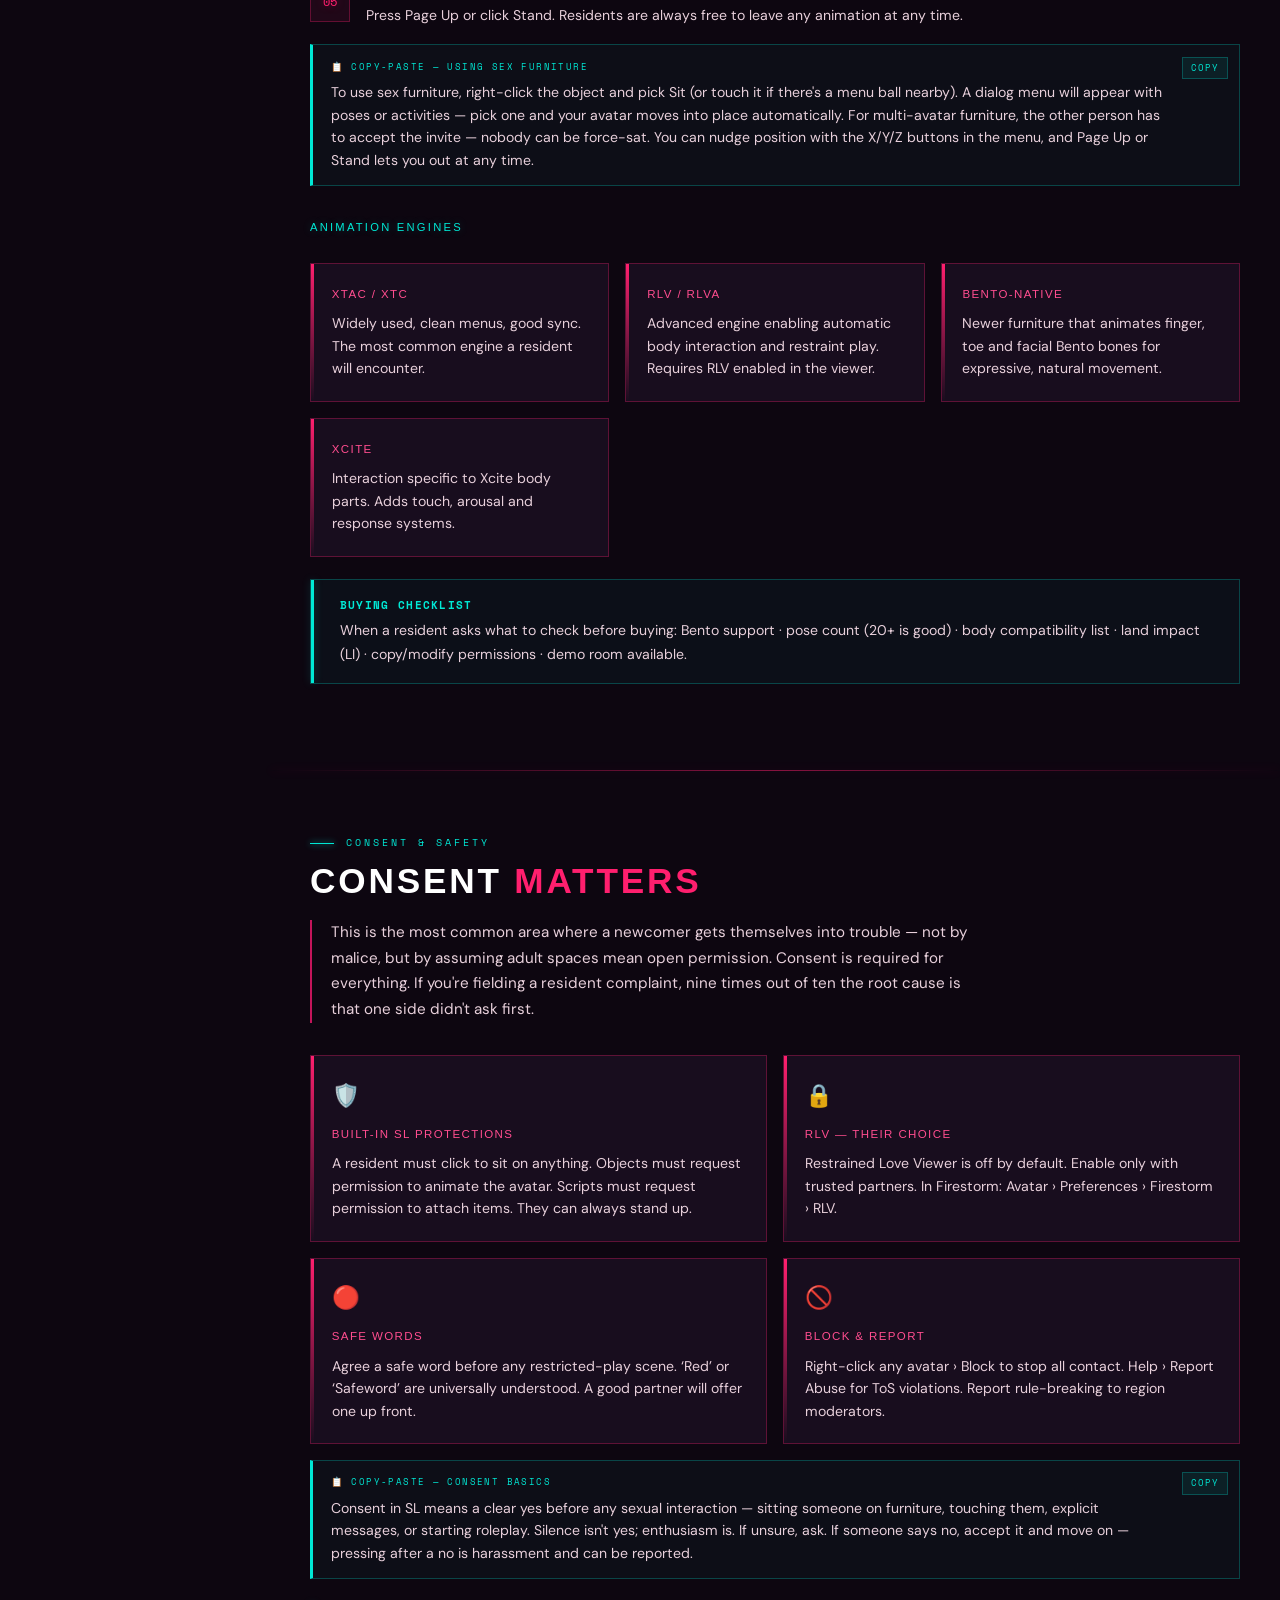
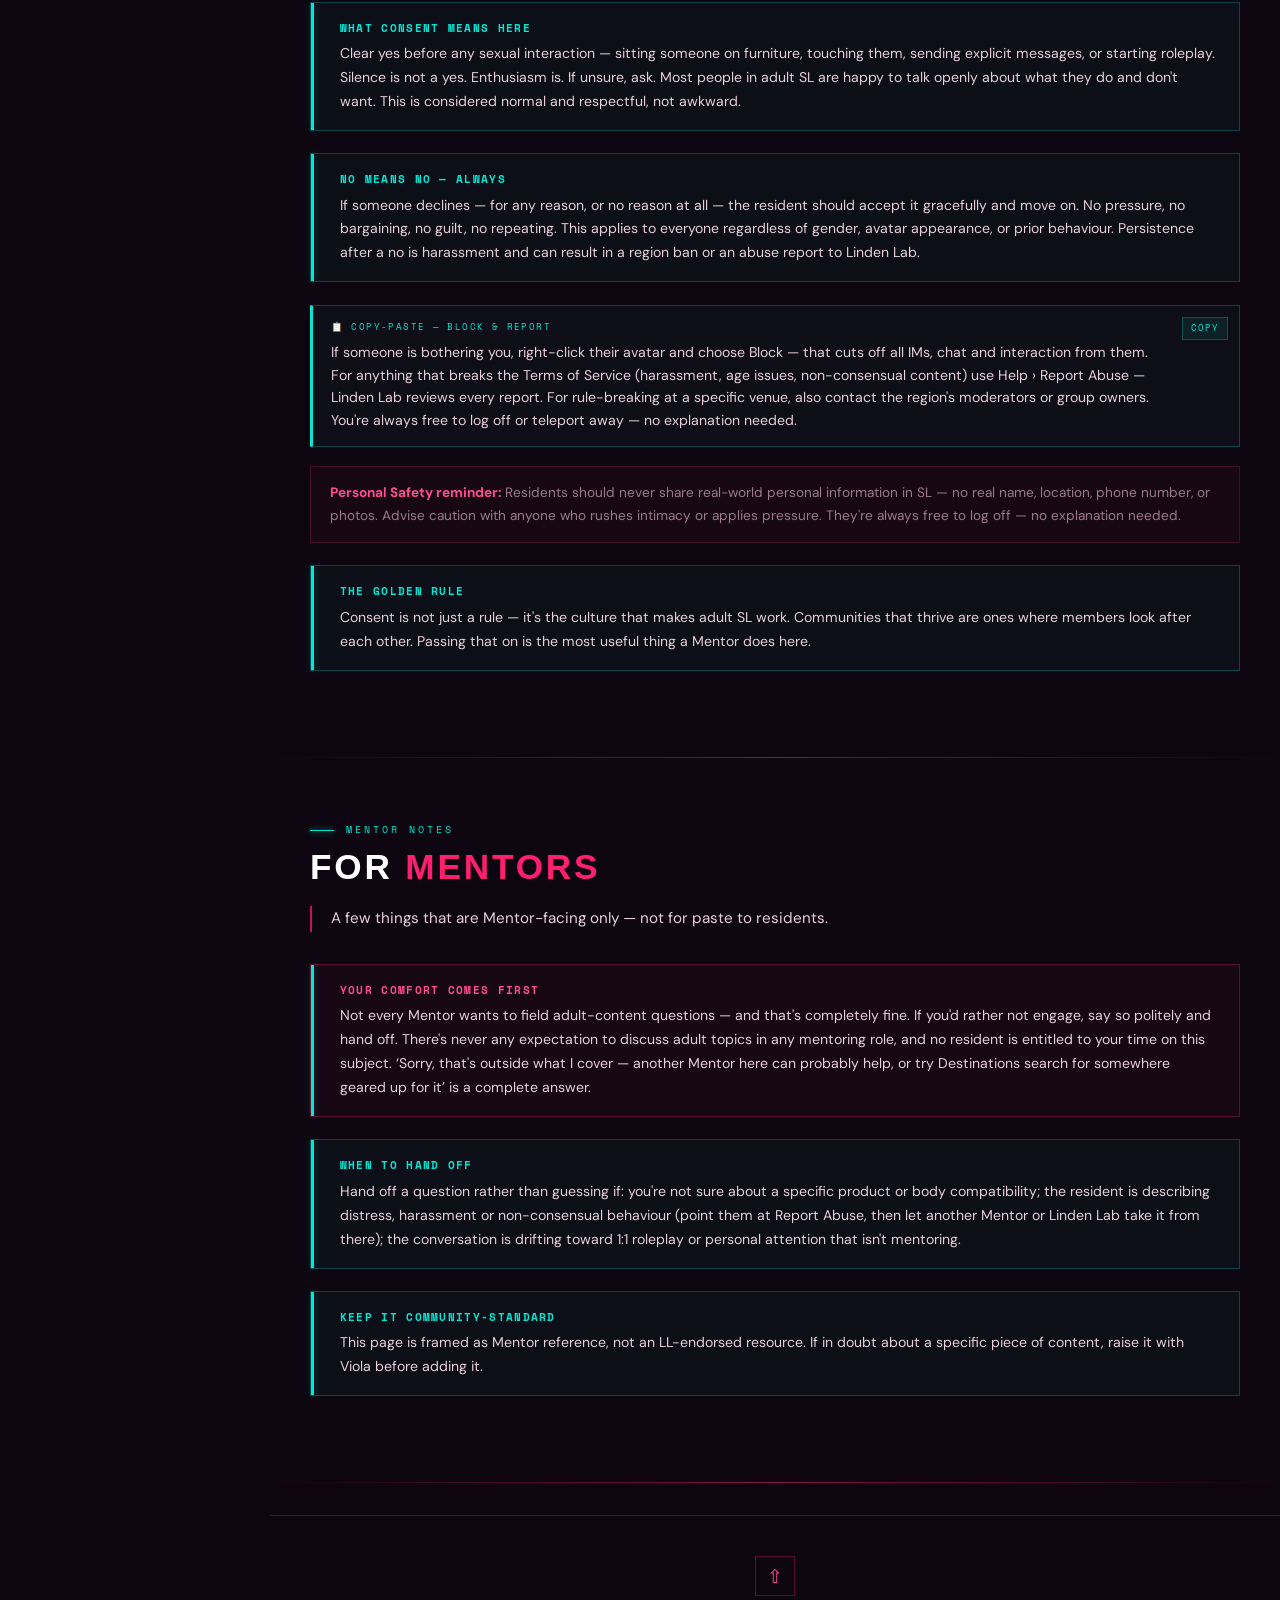
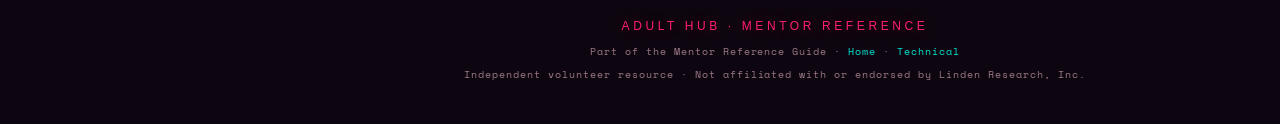
==== commit 5fcde5de: "Update adult-hub.html" ====
--- a/adult-hub.html
+++ b/adult-hub.html
@@ -1159,7 +1159,7 @@
   <div class="callout reveal" id="rut-free" data-search="RUT joystick 2 free male penis genital marketplace no cost lindens retired demo option" style="border-color:rgba(0,232,213,0.3);">
     <strong style="color:var(--cyan)">Free Option &mdash; RUT Joystick 2</strong>
     <p>For residents not yet ready to spend Lindens, the <strong>RUT Joystick 2</strong> mesh penis is available on Marketplace at <strong>L$0</strong>. RUT&rsquo;s look is gentler and more stylised than the photoreal brands, which suits some avatars (including anthro) well &mdash; a no-cost way to try a mesh add-on before committing to a paid one.</p>
-    <p style="margin-top:0.75rem;"><strong style="color:var(--text-body)">Heads-up:</strong> the listing is marked <em>Retired</em> &mdash; still downloadable, but it won&rsquo;t get updates and the creator could pull it at any time. It&rsquo;s rated Adult, so mentors need to be logged in to Marketplace to view it.</p>
+    <p style="margin-top:0.75rem;"><strong style="color:var(--text-body)">Heads-up:</strong> the listing is marked <em>Retired</em> &mdash; still downloadable, but it won&rsquo;t get updates and there&rsquo;s no guarantee it&rsquo;ll stay available. It&rsquo;s rated Adult, so mentors need to be logged in to Marketplace to view it.</p>
     <p style="margin-top:0.75rem;"><strong style="color:var(--text-body)">Link:</strong> <a href="https://marketplace.secondlife.com/p/RUT-Joystick-2-mesh-penis-Retired/5987852" style="color:var(--cyan)" target="_blank" rel="noopener">RUT Joystick 2 on Marketplace</a></p>
   </div>
 </section>
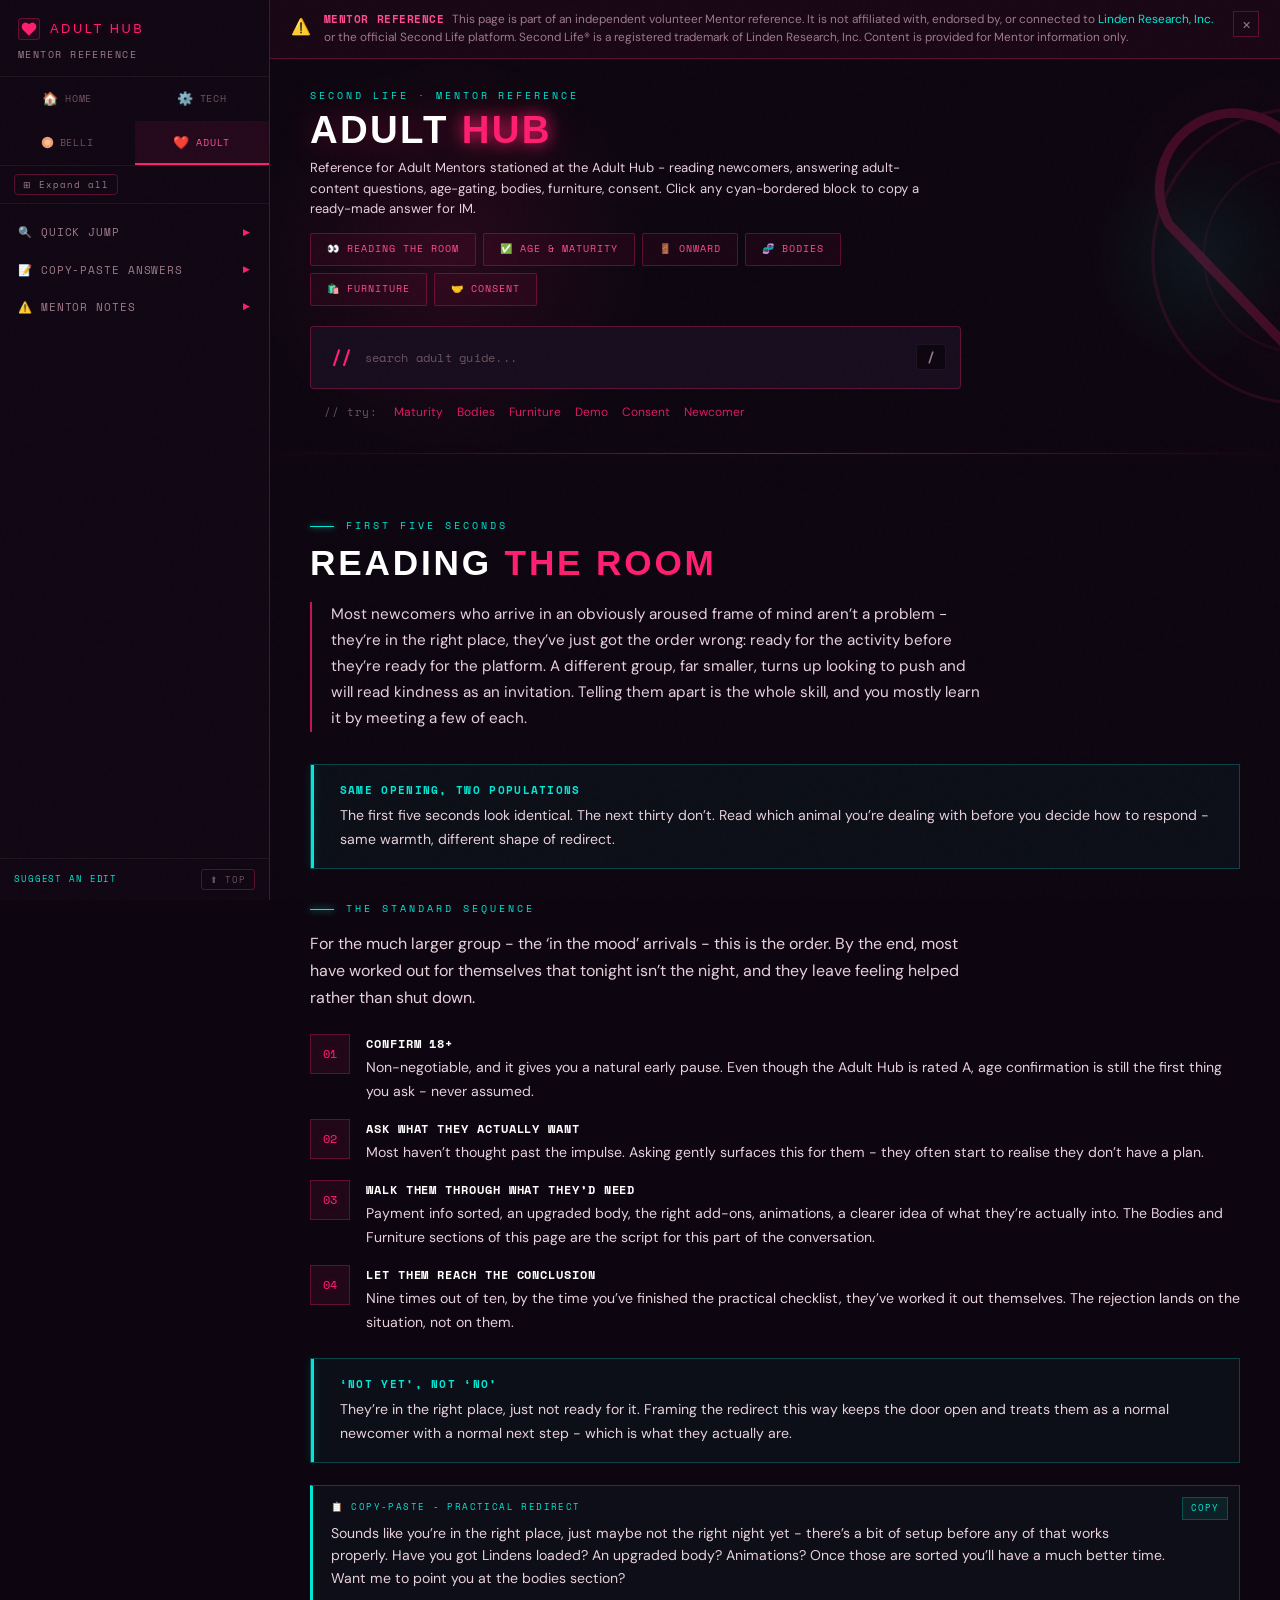
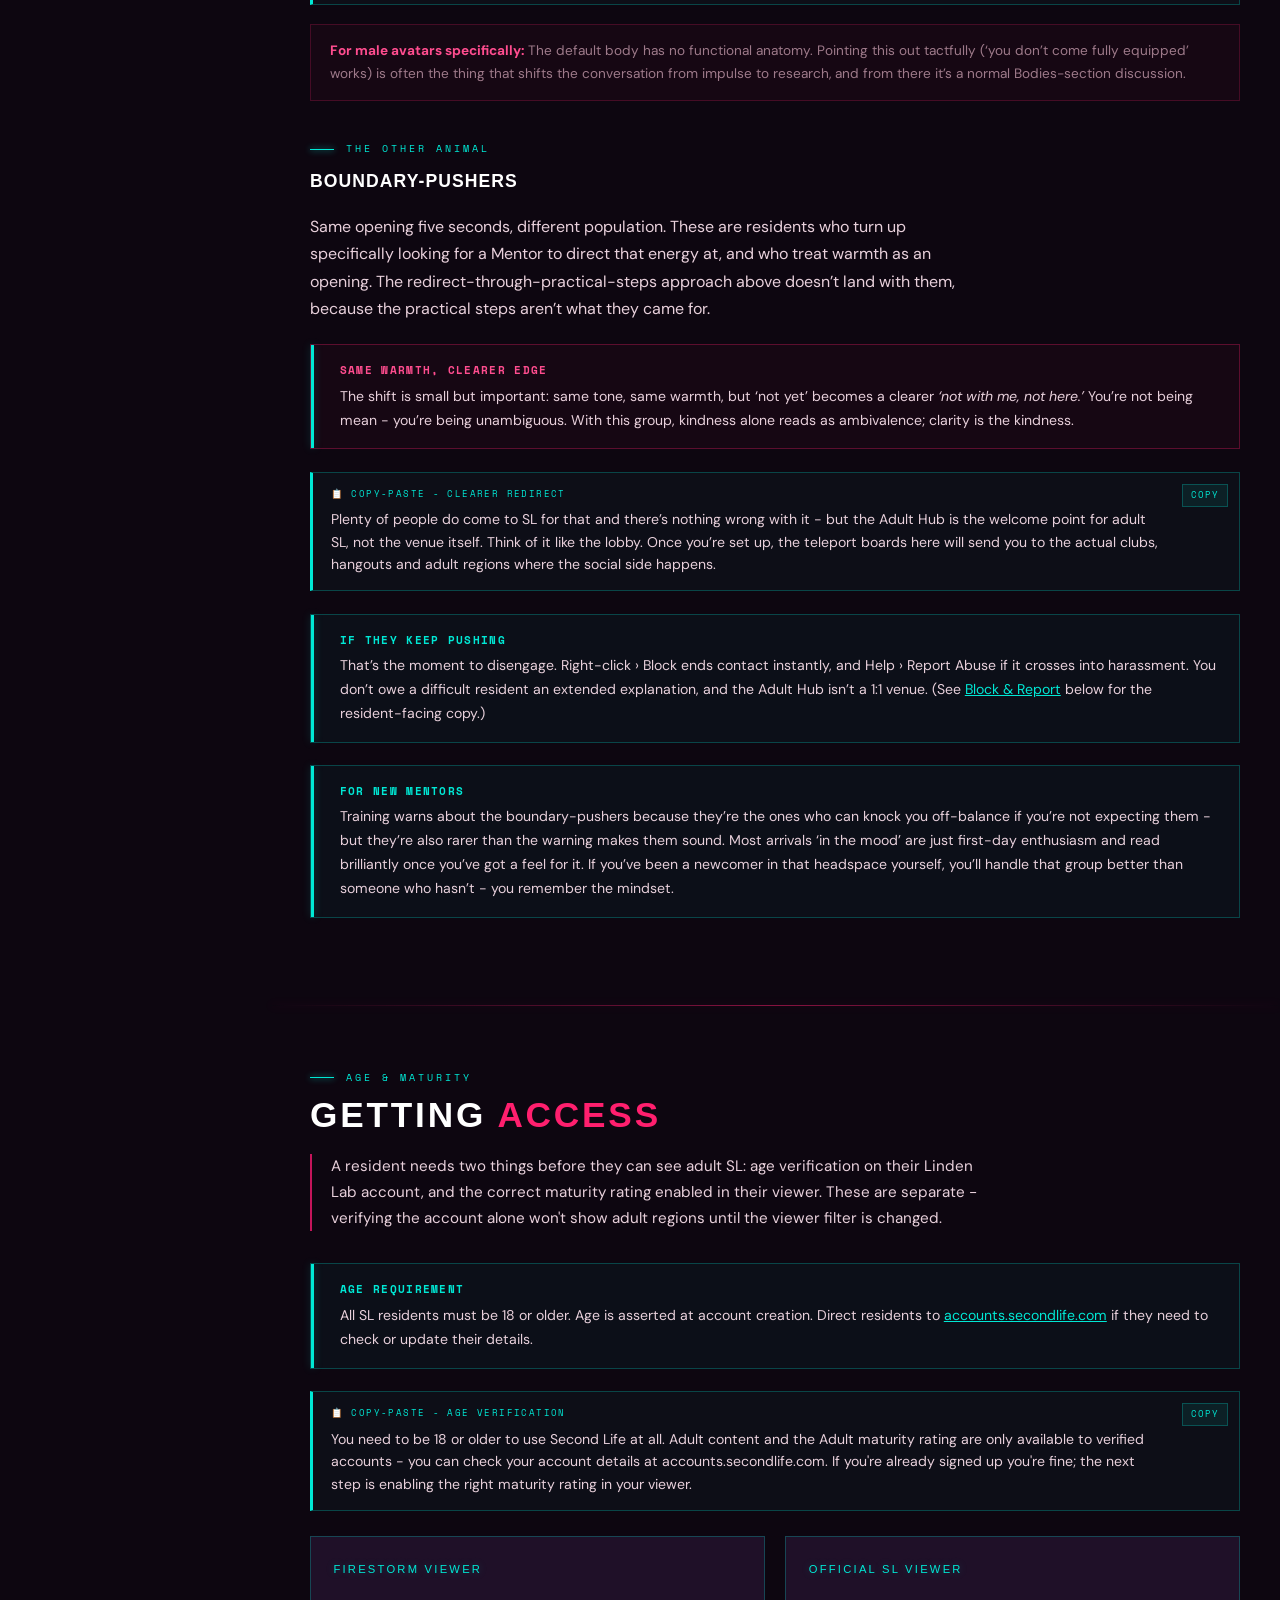
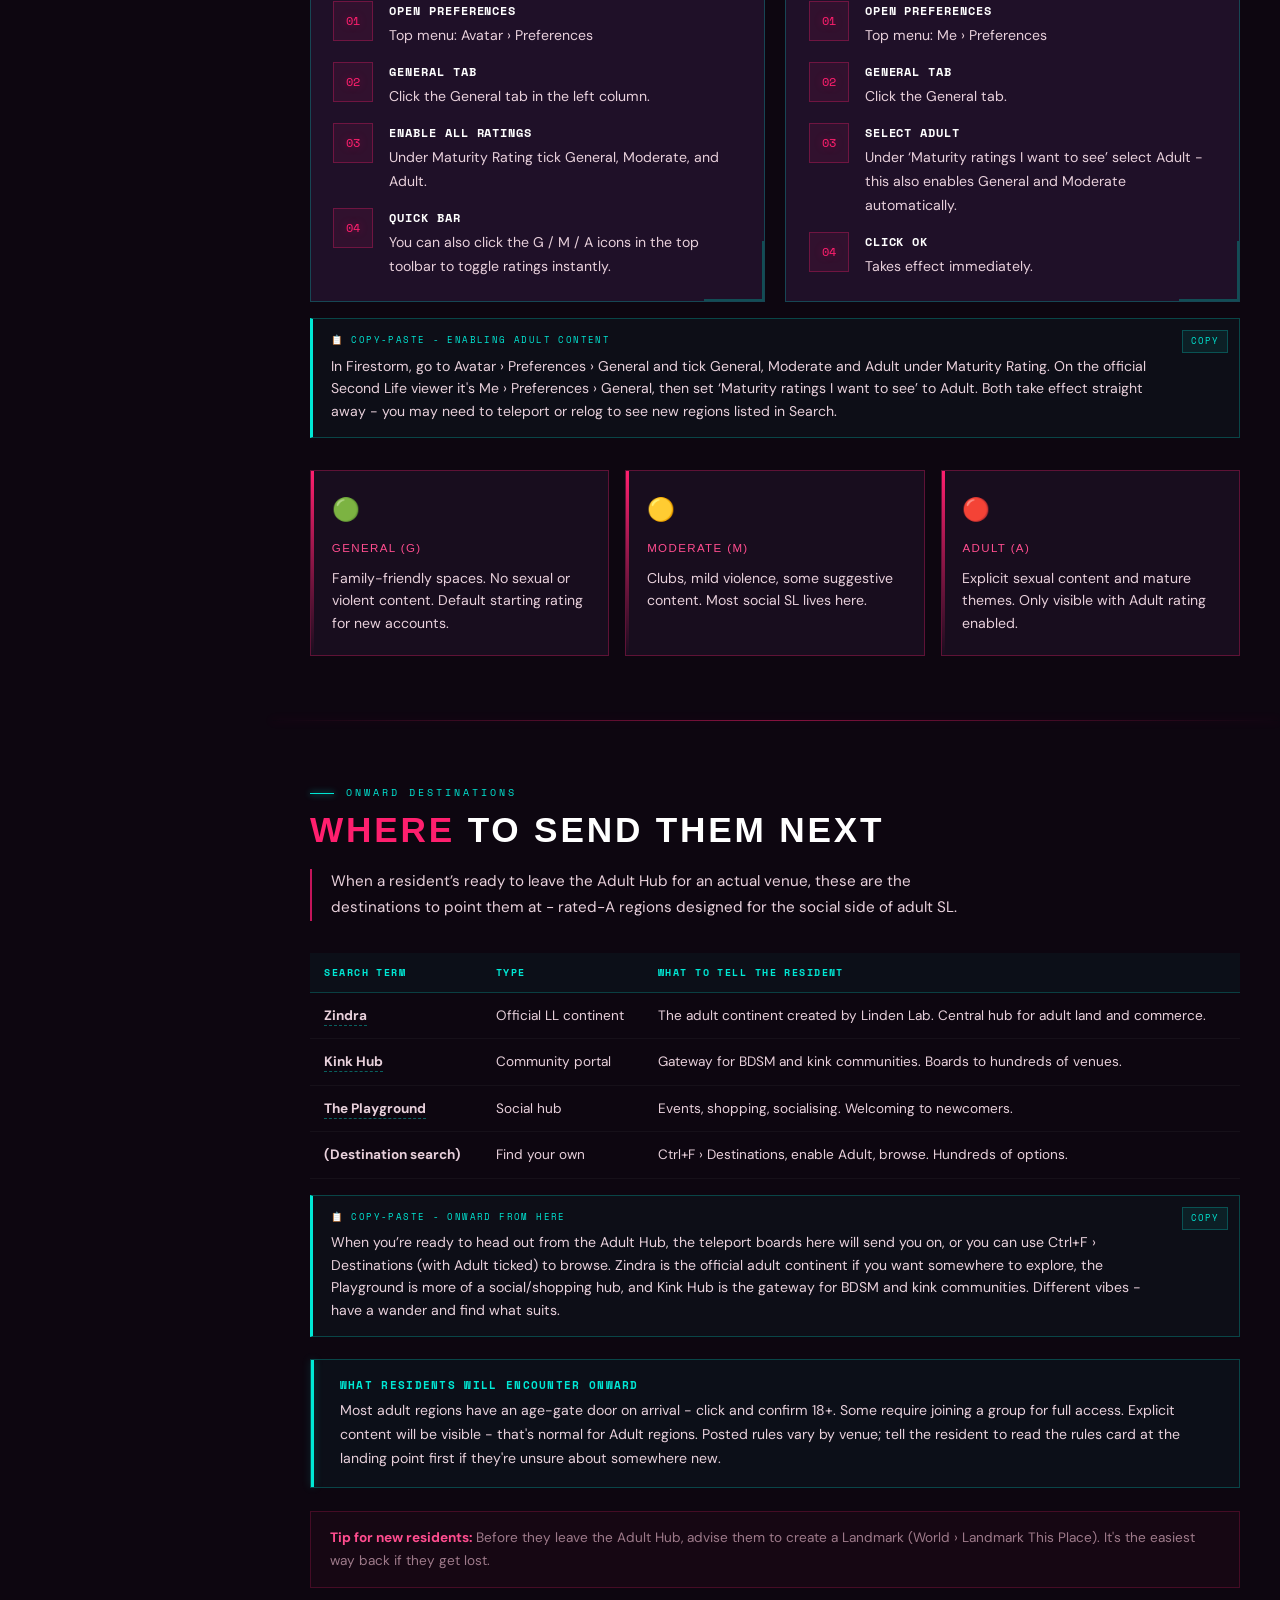
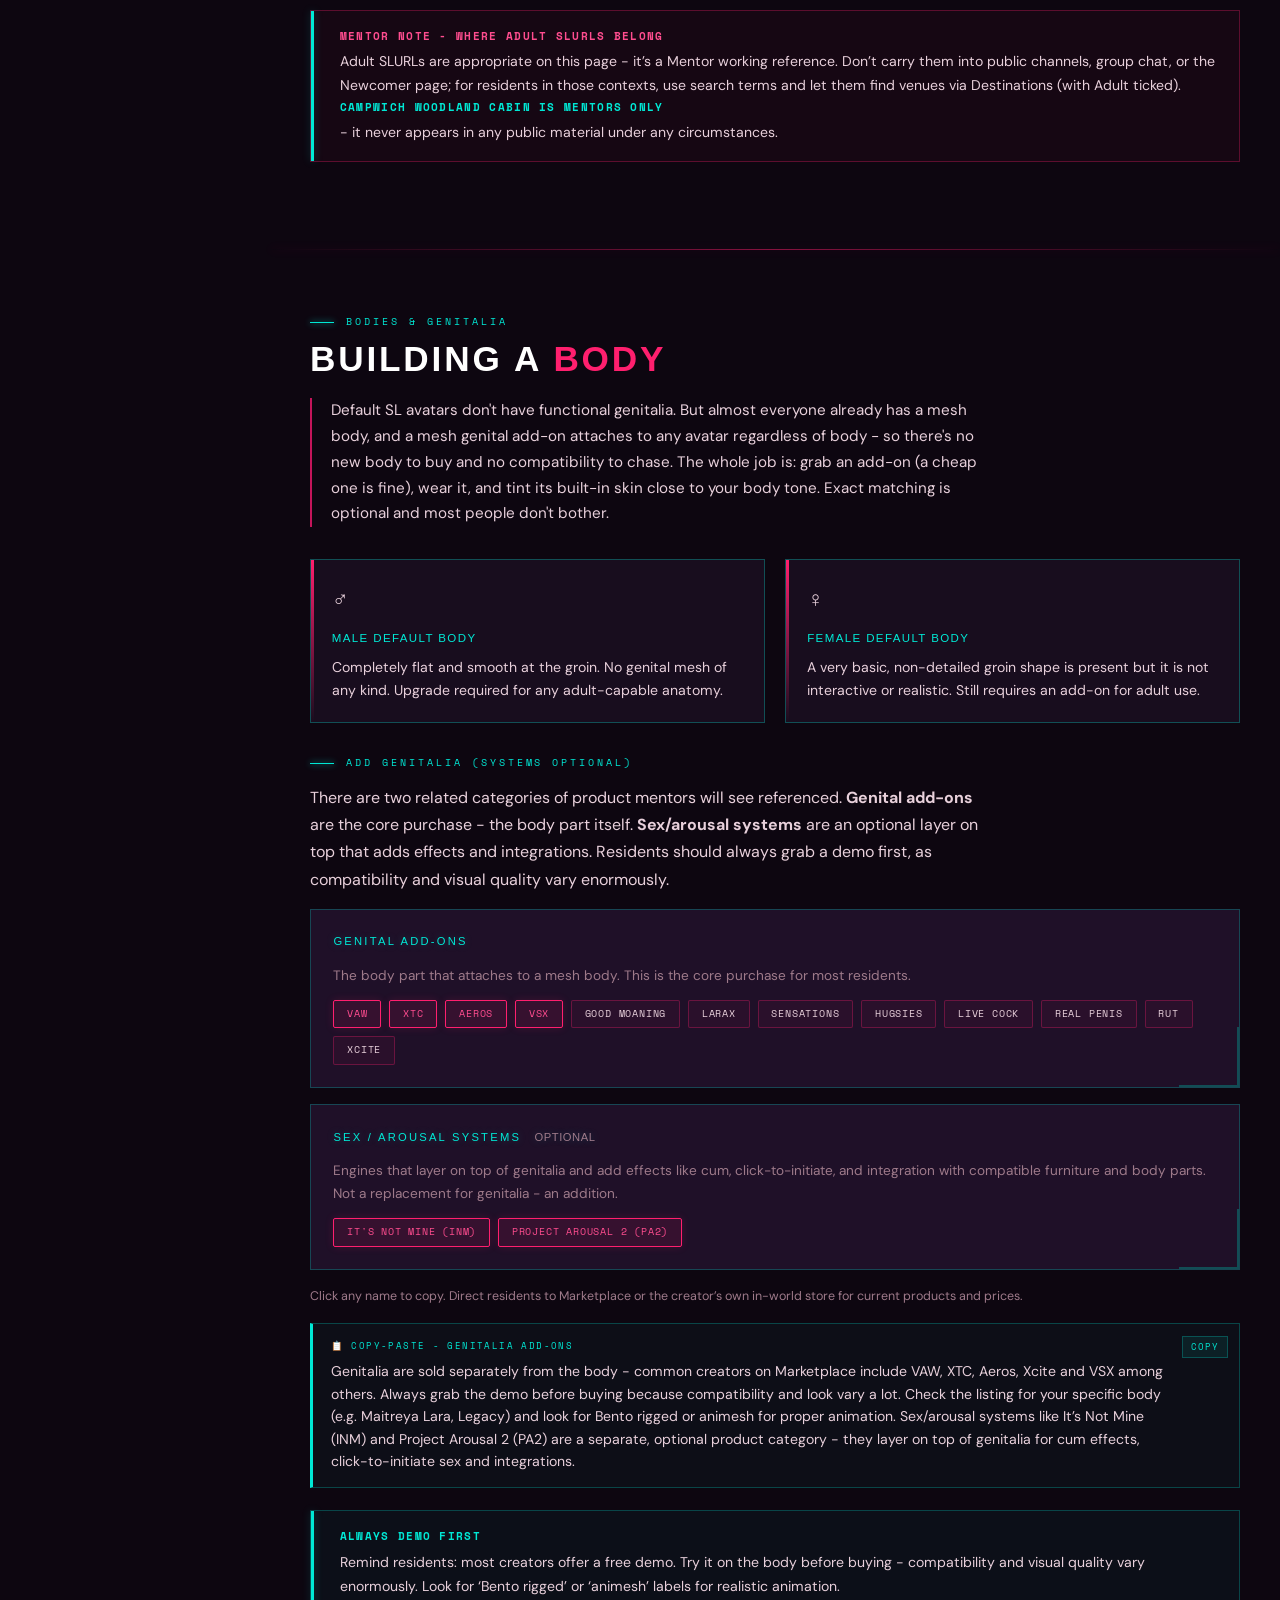
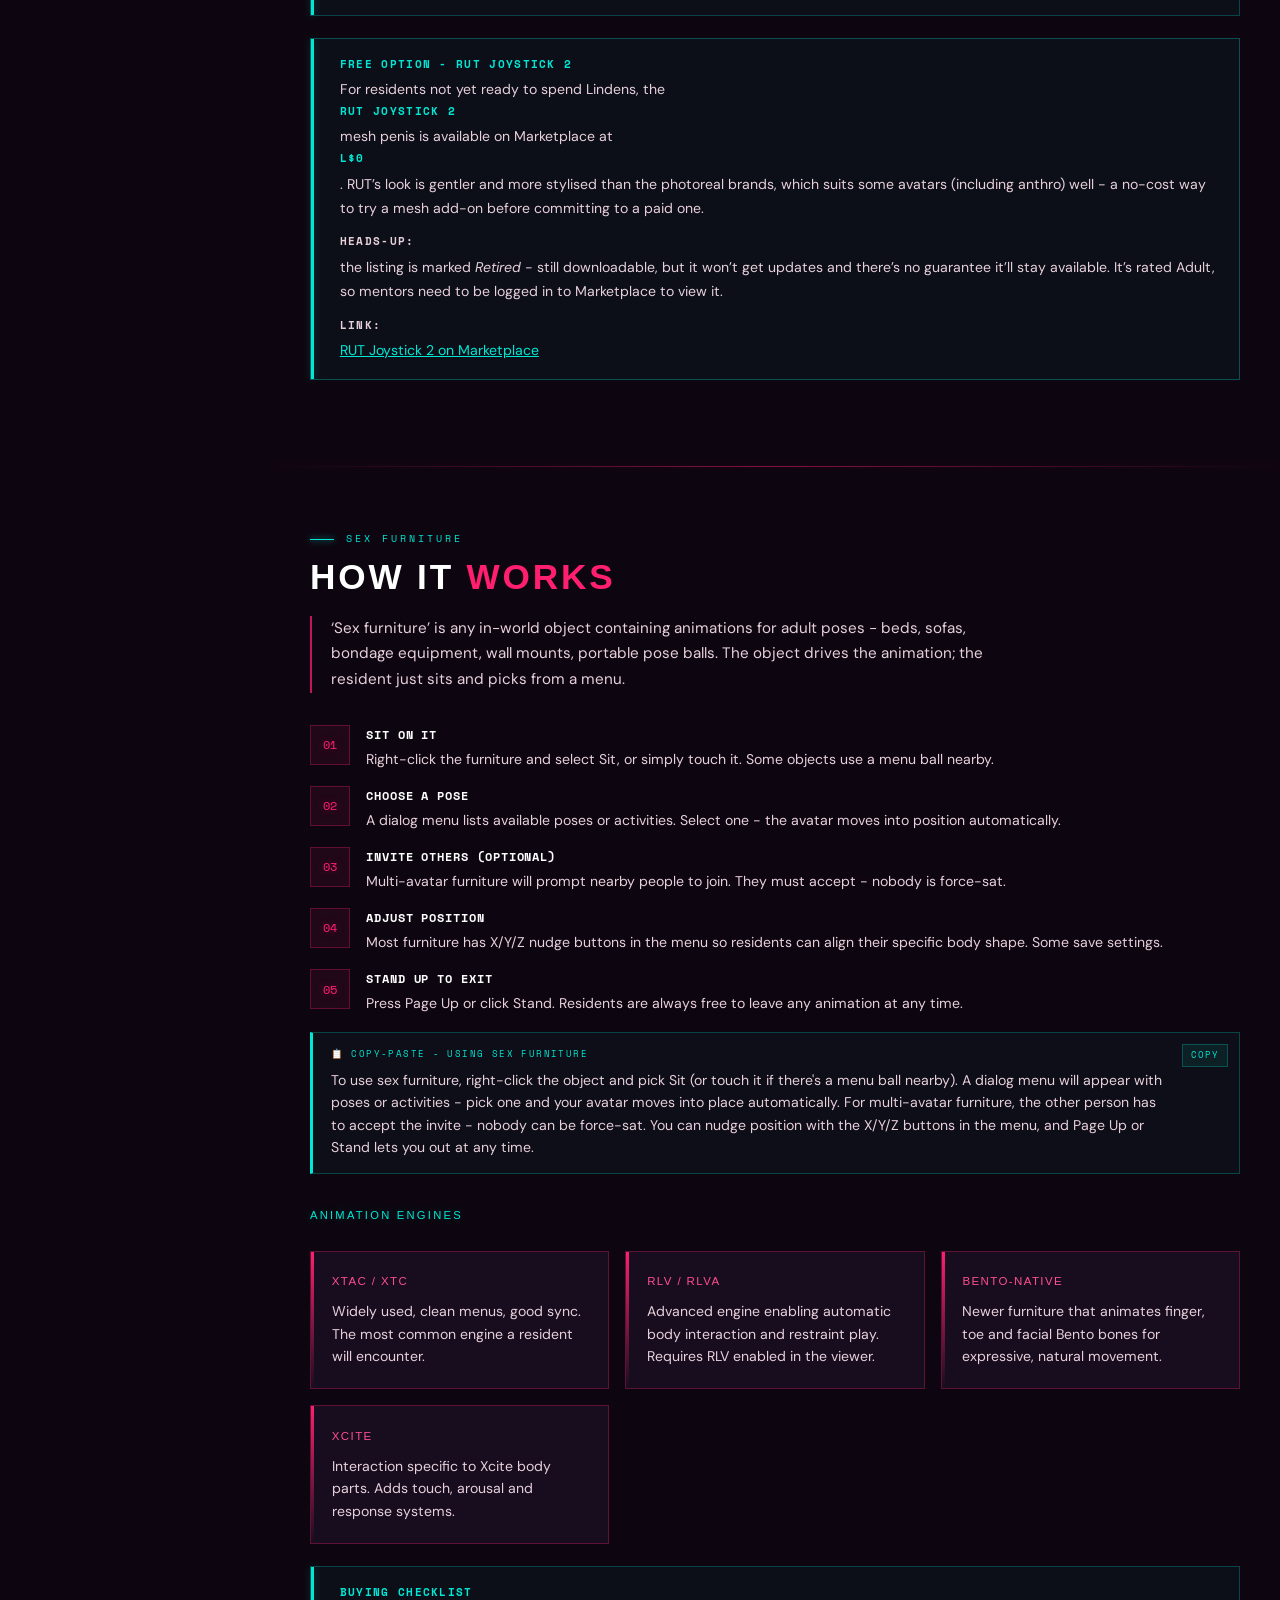
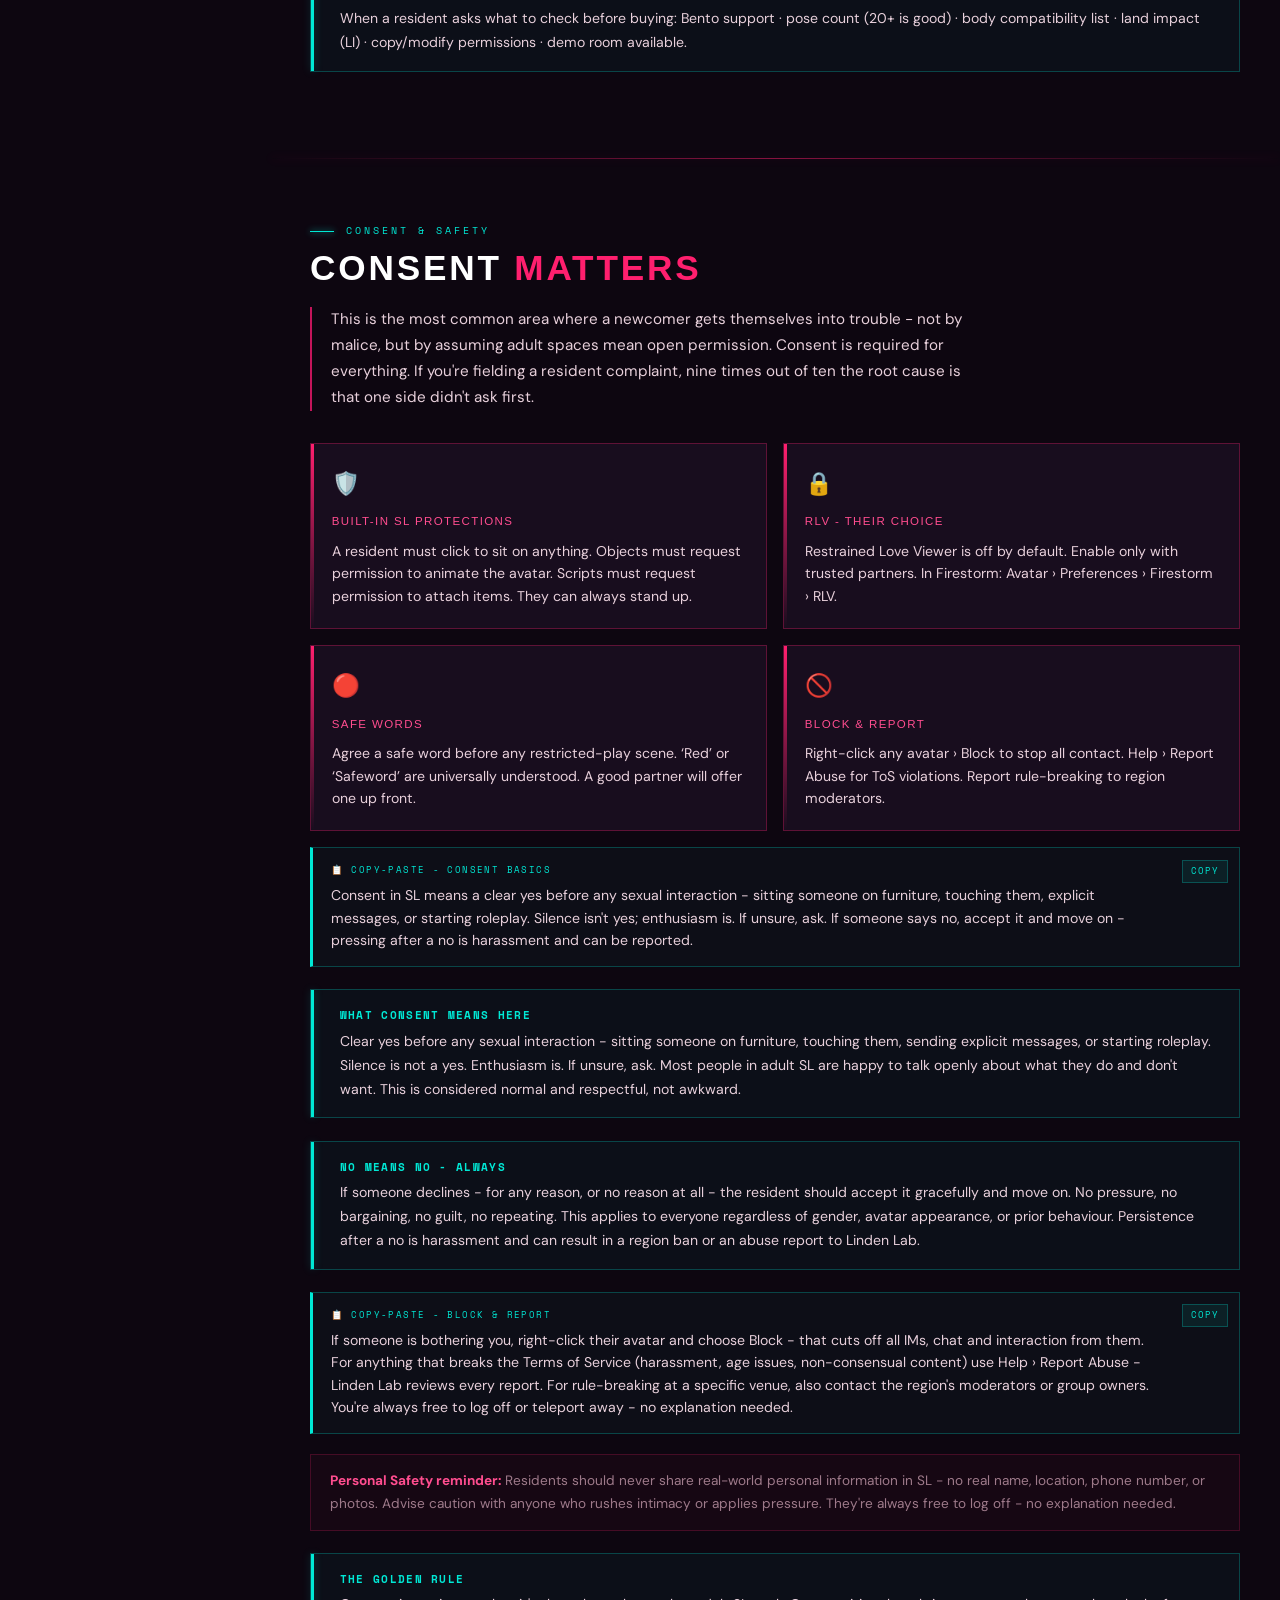
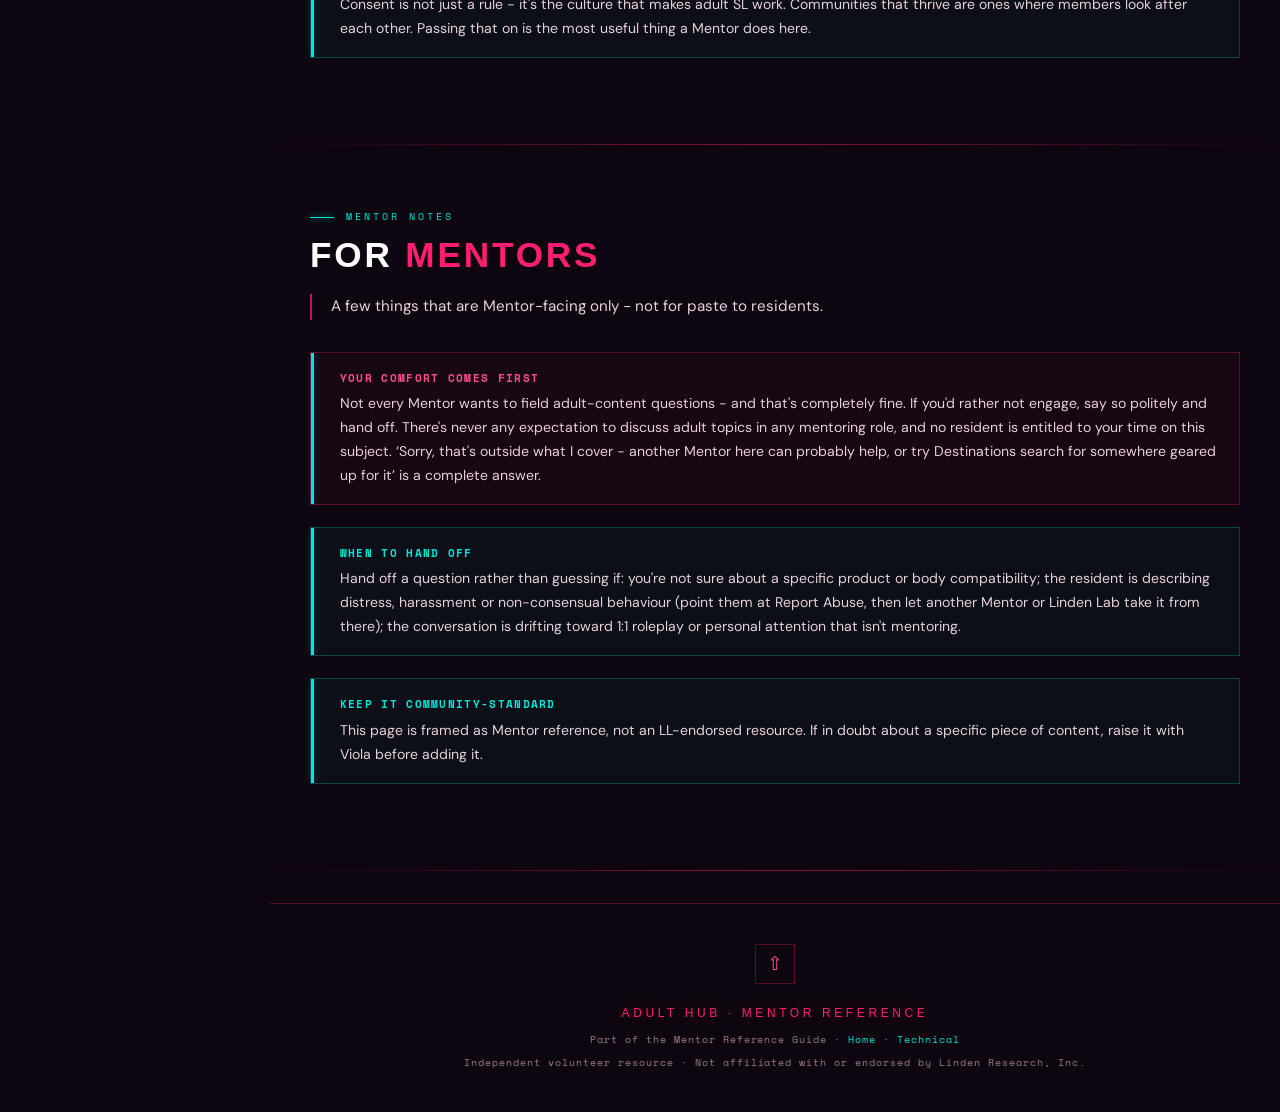
==== commit 3d362f43: "Update adult-hub.html" ====
--- a/adult-hub.html
+++ b/adult-hub.html
@@ -3,7 +3,7 @@
 <head>
 <meta charset="UTF-8">
 <meta name="viewport" content="width=device-width, initial-scale=1.0">
-<title>Adult Hub — Mentor Reference</title>
+<title>Adult Hub - Mentor Reference</title>
 <link rel="icon" type="image/svg+xml" href="[data-uri]">
 <link rel="preconnect" href="https://fonts.googleapis.com">
 <link rel="preconnect" href="https://fonts.gstatic.com" crossorigin>
@@ -813,7 +813,6 @@
         <span class="nav-item" onclick="jumpTo('cp-redirect-practical')"><span class="ni-dot"></span>Redirect (practical)</span>
         <span class="nav-item" onclick="jumpTo('cp-redirect-clear')"><span class="ni-dot"></span>Redirect (clear)</span>
         <span class="nav-item" onclick="jumpTo('cp-where-go')"><span class="ni-dot"></span>Where to go</span>
-        <span class="nav-item" onclick="jumpTo('cp-body-upgrade')"><span class="ni-dot"></span>Body upgrade path</span>
         <span class="nav-item" onclick="jumpTo('cp-genital-addon')"><span class="ni-dot"></span>Genitalia add-ons</span>
         <span class="nav-item" onclick="jumpTo('cp-furniture-use')"><span class="ni-dot"></span>Using sex furniture</span>
         <span class="nav-item" onclick="jumpTo('cp-consent-norms')"><span class="ni-dot"></span>Consent basics</span>
@@ -870,7 +869,7 @@
   <div class="hero-body">
     <p class="hero-eyebrow">Second Life &middot; Mentor Reference</p>
     <h1 class="hero-title">Adult <span>Hub</span></h1>
-    <p class="hero-desc">Reference for Adult Mentors stationed at the Adult Hub &mdash; reading newcomers, answering adult-content questions, age-gating, bodies, furniture, consent. Click any cyan-bordered block to copy a ready-made answer for IM.</p>
+    <p class="hero-desc">Reference for Adult Mentors stationed at the Adult Hub - reading newcomers, answering adult-content questions, age-gating, bodies, furniture, consent. Click any cyan-bordered block to copy a ready-made answer for IM.</p>
     <div class="hero-nav-pills">
       <a class="pill" href="#reading-room">&#128064; Reading the Room</a>
       <a class="pill" href="#maturity">&#9989; Age &amp; Maturity</a>
@@ -908,34 +907,34 @@
 <section class="section" id="reading-room" data-section="reading-room">
   <div class="section-label reveal">First Five Seconds</div>
   <h2 class="section-title reveal"><span>Reading </span><span class="accent">the Room</span></h2>
-  <p class="section-intro reveal">Most newcomers who arrive in an obviously aroused frame of mind aren&rsquo;t a problem &mdash; they&rsquo;re in the right place, they&rsquo;ve just got the order wrong: ready for the activity before they&rsquo;re ready for the platform. A different group, far smaller, turns up looking to push and will read kindness as an invitation. Telling them apart is the whole skill, and you mostly learn it by meeting a few of each.</p>
+  <p class="section-intro reveal">Most newcomers who arrive in an obviously aroused frame of mind aren&rsquo;t a problem - they&rsquo;re in the right place, they&rsquo;ve just got the order wrong: ready for the activity before they&rsquo;re ready for the platform. A different group, far smaller, turns up looking to push and will read kindness as an invitation. Telling them apart is the whole skill, and you mostly learn it by meeting a few of each.</p>
 
   <div class="callout reveal" data-search="opening five seconds two populations distinction redirect newcomer arousal">
     <strong>Same Opening, Two Populations</strong>
-    <p>The first five seconds look identical. The next thirty don&rsquo;t. Read which animal you&rsquo;re dealing with before you decide how to respond &mdash; same warmth, different shape of redirect.</p>
+    <p>The first five seconds look identical. The next thirty don&rsquo;t. Read which animal you&rsquo;re dealing with before you decide how to respond - same warmth, different shape of redirect.</p>
   </div>
 
   <div style="margin-top:2rem" class="reveal">
     <div class="section-label">The standard sequence</div>
-    <p style="color:var(--text-body);margin:0.75rem 0 1rem;max-width:680px;">For the much larger group &mdash; the &lsquo;in the mood&rsquo; arrivals &mdash; this is the order. By the end, most have worked out for themselves that tonight isn&rsquo;t the night, and they leave feeling helped rather than shut down.</p>
+    <p style="color:var(--text-body);margin:0.75rem 0 1rem;max-width:680px;">For the much larger group - the &lsquo;in the mood&rsquo; arrivals - this is the order. By the end, most have worked out for themselves that tonight isn&rsquo;t the night, and they leave feeling helped rather than shut down.</p>
   </div>
 
   <div class="steps reveal" data-search="confirm 18 ask want walk through what need conclude themselves redirect not yet">
-    <div class="step"><div class="step-num">01</div><div class="step-body"><strong>Confirm 18+</strong><p>Non-negotiable, and it gives you a natural early pause. Even though the Adult Hub is rated A, age confirmation is still the first thing you ask &mdash; never assumed.</p></div></div>
-    <div class="step"><div class="step-num">02</div><div class="step-body"><strong>Ask what they actually want</strong><p>Most haven&rsquo;t thought past the impulse. Asking gently surfaces this for them &mdash; they often start to realise they don&rsquo;t have a plan.</p></div></div>
+    <div class="step"><div class="step-num">01</div><div class="step-body"><strong>Confirm 18+</strong><p>Non-negotiable, and it gives you a natural early pause. Even though the Adult Hub is rated A, age confirmation is still the first thing you ask - never assumed.</p></div></div>
+    <div class="step"><div class="step-num">02</div><div class="step-body"><strong>Ask what they actually want</strong><p>Most haven&rsquo;t thought past the impulse. Asking gently surfaces this for them - they often start to realise they don&rsquo;t have a plan.</p></div></div>
     <div class="step"><div class="step-num">03</div><div class="step-body"><strong>Walk them through what they&rsquo;d need</strong><p>Payment info sorted, an upgraded body, the right add-ons, animations, a clearer idea of what they&rsquo;re actually into. The Bodies and Furniture sections of this page are the script for this part of the conversation.</p></div></div>
     <div class="step"><div class="step-num">04</div><div class="step-body"><strong>Let them reach the conclusion</strong><p>Nine times out of ten, by the time you&rsquo;ve finished the practical checklist, they&rsquo;ve worked it out themselves. The rejection lands on the situation, not on them.</p></div></div>
   </div>
 
   <div class="callout reveal" data-search="not yet not no right place not ready framing redirect">
     <strong>&lsquo;Not Yet&rsquo;, Not &lsquo;No&rsquo;</strong>
-    <p>They&rsquo;re in the right place, just not ready for it. Framing the redirect this way keeps the door open and treats them as a normal newcomer with a normal next step &mdash; which is what they actually are.</p>
+    <p>They&rsquo;re in the right place, just not ready for it. Framing the redirect this way keeps the door open and treats them as a normal newcomer with a normal next step - which is what they actually are.</p>
   </div>
 
   <div id="cp-redirect-practical" class="copy-block reveal" data-search="redirect practical not yet copy paste lindens body animations" onclick="copyBlock(this)">
-    <span class="cb-label">&#128203; Copy-paste &mdash; Practical redirect</span>
+    <span class="cb-label">&#128203; Copy-paste - Practical redirect</span>
     <span class="cb-btn">Copy</span>
-    Sounds like you&rsquo;re in the right place, just maybe not the right night yet &mdash; there&rsquo;s a bit of setup before any of that works properly. Have you got Lindens loaded? An upgraded body? Animations? Once those are sorted you&rsquo;ll have a much better time. Want me to point you at the bodies section?
+    Sounds like you&rsquo;re in the right place, just maybe not the right night yet - there&rsquo;s a bit of setup before any of that works properly. Have you got Lindens loaded? An upgraded body? Animations? Once those are sorted you&rsquo;ll have a much better time. Want me to point you at the bodies section?
   </div>
 
   <div class="note reveal" data-search="male avatar default no genitalia tactful equipped pivot">
@@ -951,13 +950,13 @@
 
   <div class="callout reveal" data-search="boundary pushers firm clear not with me not here ambiguous kindness" style="border-color:var(--border-pink);background:rgba(255,31,110,0.04)">
     <strong style="color:var(--pink-bright)">Same Warmth, Clearer Edge</strong>
-    <p>The shift is small but important: same tone, same warmth, but &lsquo;not yet&rsquo; becomes a clearer <em>&lsquo;not with me, not here.&rsquo;</em> You&rsquo;re not being mean &mdash; you&rsquo;re being unambiguous. With this group, kindness alone reads as ambivalence; clarity is the kindness.</p>
+    <p>The shift is small but important: same tone, same warmth, but &lsquo;not yet&rsquo; becomes a clearer <em>&lsquo;not with me, not here.&rsquo;</em> You&rsquo;re not being mean - you&rsquo;re being unambiguous. With this group, kindness alone reads as ambivalence; clarity is the kindness.</p>
   </div>
 
   <div id="cp-redirect-clear" class="copy-block reveal" data-search="redirect clear not here hub copy paste boundary firm answer" onclick="copyBlock(this)">
-    <span class="cb-label">&#128203; Copy-paste &mdash; Clearer redirect</span>
+    <span class="cb-label">&#128203; Copy-paste - Clearer redirect</span>
     <span class="cb-btn">Copy</span>
-    Plenty of people do come to SL for that and there&rsquo;s nothing wrong with it &mdash; but the Adult Hub is the welcome point for adult SL, not the venue itself. Think of it like the lobby. Once you&rsquo;re set up, the teleport boards here will send you to the actual clubs, hangouts and adult regions where the social side happens.
+    Plenty of people do come to SL for that and there&rsquo;s nothing wrong with it - but the Adult Hub is the welcome point for adult SL, not the venue itself. Think of it like the lobby. Once you&rsquo;re set up, the teleport boards here will send you to the actual clubs, hangouts and adult regions where the social side happens.
   </div>
 
   <div class="callout reveal" data-search="disengage block report harassment continue pushing 1:1">
@@ -967,7 +966,7 @@
 
   <div class="callout reveal" data-search="new mentor training warning rare in the mood off balance experience" style="border-color:var(--border-cyan)">
     <strong>For New Mentors</strong>
-    <p>Training warns about the boundary-pushers because they&rsquo;re the ones who can knock you off-balance if you&rsquo;re not expecting them &mdash; but they&rsquo;re also rarer than the warning makes them sound. Most arrivals &lsquo;in the mood&rsquo; are just first-day enthusiasm and read brilliantly once you&rsquo;ve got a feel for it. If you&rsquo;ve been a newcomer in that headspace yourself, you&rsquo;ll handle that group better than someone who hasn&rsquo;t &mdash; you remember the mindset.</p>
+    <p>Training warns about the boundary-pushers because they&rsquo;re the ones who can knock you off-balance if you&rsquo;re not expecting them - but they&rsquo;re also rarer than the warning makes them sound. Most arrivals &lsquo;in the mood&rsquo; are just first-day enthusiasm and read brilliantly once you&rsquo;ve got a feel for it. If you&rsquo;ve been a newcomer in that headspace yourself, you&rsquo;ll handle that group better than someone who hasn&rsquo;t - you remember the mindset.</p>
   </div>
 </section>
 
@@ -977,7 +976,7 @@
 <section class="section" id="maturity" data-section="maturity">
   <div class="section-label reveal">Age &amp; Maturity</div>
   <h2 class="section-title reveal"><span>Getting </span><span class="accent">Access</span></h2>
-  <p class="section-intro reveal">A resident needs two things before they can see adult SL: age verification on their Linden Lab account, and the correct maturity rating enabled in their viewer. These are separate &mdash; verifying the account alone won't show adult regions until the viewer filter is changed.</p>
+  <p class="section-intro reveal">A resident needs two things before they can see adult SL: age verification on their Linden Lab account, and the correct maturity rating enabled in their viewer. These are separate - verifying the account alone won't show adult regions until the viewer filter is changed.</p>
 
   <div class="callout reveal" data-search="age 18 requirement verification account">
     <strong>Age Requirement</strong>
@@ -985,9 +984,9 @@
   </div>
 
   <div id="cp-age-verify" class="copy-block reveal" data-search="age verify copy paste answer 18 account" onclick="copyBlock(this)">
-    <span class="cb-label">&#128203; Copy-paste &mdash; Age verification</span>
+    <span class="cb-label">&#128203; Copy-paste - Age verification</span>
     <span class="cb-btn">Copy</span>
-    You need to be 18 or older to use Second Life at all. Adult content and the Adult maturity rating are only available to verified accounts &mdash; you can check your account details at accounts.secondlife.com. If you're already signed up you're fine; the next step is enabling the right maturity rating in your viewer.
+    You need to be 18 or older to use Second Life at all. Adult content and the Adult maturity rating are only available to verified accounts - you can check your account details at accounts.secondlife.com. If you're already signed up you're fine; the next step is enabling the right maturity rating in your viewer.
   </div>
 
   <div class="two-col reveal">
@@ -1005,16 +1004,16 @@
       <div class="steps">
         <div class="step"><div class="step-num">01</div><div class="step-body"><strong>Open Preferences</strong><p>Top menu: Me &rsaquo; Preferences</p></div></div>
         <div class="step"><div class="step-num">02</div><div class="step-body"><strong>General Tab</strong><p>Click the General tab.</p></div></div>
-        <div class="step"><div class="step-num">03</div><div class="step-body"><strong>Select Adult</strong><p>Under &lsquo;Maturity ratings I want to see&rsquo; select Adult &mdash; this also enables General and Moderate automatically.</p></div></div>
+        <div class="step"><div class="step-num">03</div><div class="step-body"><strong>Select Adult</strong><p>Under &lsquo;Maturity ratings I want to see&rsquo; select Adult - this also enables General and Moderate automatically.</p></div></div>
         <div class="step"><div class="step-num">04</div><div class="step-body"><strong>Click OK</strong><p>Takes effect immediately.</p></div></div>
       </div>
     </div>
   </div>
 
   <div id="cp-enable-adult" class="copy-block reveal" data-search="enable adult content maturity rating firestorm viewer answer" onclick="copyBlock(this)">
-    <span class="cb-label">&#128203; Copy-paste &mdash; Enabling Adult content</span>
+    <span class="cb-label">&#128203; Copy-paste - Enabling Adult content</span>
     <span class="cb-btn">Copy</span>
-    In Firestorm, go to Avatar &rsaquo; Preferences &rsaquo; General and tick General, Moderate and Adult under Maturity Rating. On the official Second Life viewer it's Me &rsaquo; Preferences &rsaquo; General, then set &lsquo;Maturity ratings I want to see&rsquo; to Adult. Both take effect straight away &mdash; you may need to teleport or relog to see new regions listed in Search.
+    In Firestorm, go to Avatar &rsaquo; Preferences &rsaquo; General and tick General, Moderate and Adult under Maturity Rating. On the official Second Life viewer it's Me &rsaquo; Preferences &rsaquo; General, then set &lsquo;Maturity ratings I want to see&rsquo; to Adult. Both take effect straight away - you may need to teleport or relog to see new regions listed in Search.
   </div>
 
   <div class="card-grid reveal" style="margin-top:2rem">
@@ -1030,7 +1029,7 @@
 <section class="section" id="portals" data-section="portals">
   <div class="section-label reveal">Onward Destinations</div>
   <h2 class="section-title reveal"><span class="accent">Where</span><span> to Send Them Next</span></h2>
-  <p class="section-intro reveal">When a resident&rsquo;s ready to leave the Adult Hub for an actual venue, these are the destinations to point them at &mdash; rated-A regions designed for the social side of adult SL.</p>
+  <p class="section-intro reveal">When a resident&rsquo;s ready to leave the Adult Hub for an actual venue, these are the destinations to point them at - rated-A regions designed for the social side of adult SL.</p>
 
   <table class="styled-table reveal" data-search="zindra kink playground portal destination onward">
     <thead>
@@ -1049,14 +1048,14 @@
   </table>
 
   <div id="cp-where-go" class="copy-block reveal" data-search="where to go onward zindra playground search answer" onclick="copyBlock(this)">
-    <span class="cb-label">&#128203; Copy-paste &mdash; Onward from here</span>
+    <span class="cb-label">&#128203; Copy-paste - Onward from here</span>
     <span class="cb-btn">Copy</span>
-    When you&rsquo;re ready to head out from the Adult Hub, the teleport boards here will send you on, or you can use Ctrl+F &rsaquo; Destinations (with Adult ticked) to browse. Zindra is the official adult continent if you want somewhere to explore, the Playground is more of a social/shopping hub, and Kink Hub is the gateway for BDSM and kink communities. Different vibes &mdash; have a wander and find what suits.
+    When you&rsquo;re ready to head out from the Adult Hub, the teleport boards here will send you on, or you can use Ctrl+F &rsaquo; Destinations (with Adult ticked) to browse. Zindra is the official adult continent if you want somewhere to explore, the Playground is more of a social/shopping hub, and Kink Hub is the gateway for BDSM and kink communities. Different vibes - have a wander and find what suits.
   </div>
 
   <div class="callout reveal" data-search="arrival age gate group rules explicit">
     <strong>What residents will encounter onward</strong>
-    <p>Most adult regions have an age-gate door on arrival &mdash; click and confirm 18+. Some require joining a group for full access. Explicit content will be visible &mdash; that's normal for Adult regions. Posted rules vary by venue; tell the resident to read the rules card at the landing point first if they're unsure about somewhere new.</p>
+    <p>Most adult regions have an age-gate door on arrival - click and confirm 18+. Some require joining a group for full access. Explicit content will be visible - that's normal for Adult regions. Posted rules vary by venue; tell the resident to read the rules card at the landing point first if they're unsure about somewhere new.</p>
   </div>
 
   <div class="note reveal" data-search="landmark tip world menu">
@@ -1065,8 +1064,8 @@
   </div>
 
   <div class="callout reveal" id="mentor-slurl-scope" data-search="mentor note slurl scope campwich public newcomer adult" style="border-color:var(--border-pink); background:rgba(255,31,110,0.04)">
-    <strong style="color:var(--pink-bright)">Mentor Note &mdash; Where Adult SLURLs Belong</strong>
-    <p>Adult SLURLs are appropriate on this page &mdash; it&rsquo;s a Mentor working reference. Don&rsquo;t carry them into public channels, group chat, or the Newcomer page; for residents in those contexts, use search terms and let them find venues via Destinations (with Adult ticked). <strong>Campwich Woodland Cabin is Mentors Only</strong> &mdash; it never appears in any public material under any circumstances.</p>
+    <strong style="color:var(--pink-bright)">Mentor Note - Where Adult SLURLs Belong</strong>
+    <p>Adult SLURLs are appropriate on this page - it&rsquo;s a Mentor working reference. Don&rsquo;t carry them into public channels, group chat, or the Newcomer page; for residents in those contexts, use search terms and let them find venues via Destinations (with Adult ticked). <strong>Campwich Woodland Cabin is Mentors Only</strong> - it never appears in any public material under any circumstances.</p>
   </div>
 </section>
 
@@ -1076,7 +1075,7 @@
 <section class="section" id="bodies" data-section="bodies">
   <div class="section-label reveal">Bodies &amp; Genitalia</div>
   <h2 class="section-title reveal"><span>Building A </span><span class="accent">Body</span></h2>
-  <p class="section-intro reveal">Default SL avatars don't have functional genitalia. When a resident asks how to &lsquo;do sex&rsquo; in SL, the usual answer is: upgrade to a mesh body first, then add a compatible genital add-on. Most residents upgrade their body anyway for clothing choice, so the adult path piggybacks on that.</p>
+  <p class="section-intro reveal">Default SL avatars don't have functional genitalia. But almost everyone already has a mesh body, and a mesh genital add-on attaches to any avatar regardless of body - so there's no new body to buy and no compatibility to chase. The whole job is: grab an add-on (a cheap one is fine), wear it, and tint its built-in skin close to your body tone. Exact matching is optional and most people don't bother.</p>
 
   <div class="two-col reveal">
     <div class="card" style="border-color:rgba(0,232,213,0.3);" data-search="male default body flat smooth groin no genital">
@@ -1092,30 +1091,8 @@
   </div>
 
   <div style="margin-top:2rem" class="reveal">
-    <div class="section-label">Step 1 &mdash; Choose a Mesh Body</div>
-    <p style="color:var(--text-body);margin:0.75rem 0 1rem;max-width:680px;">Body choice matters because genitalia add-ons must be compatible with the specific body. Most creators label which bodies their product fits. The table below is the current popularity ranking most Mentors will recognise from 2025-26 stores.</p>
-    <table class="styled-table" data-search="mesh body maitreya legacy reborn belleza signature gianni">
-      <thead><tr><th>Body</th><th>Gender</th><th>Why it's popular</th></tr></thead>
-      <tbody>
-        <tr><td><b><span class="copyable" onclick="copyTag(this)" title="Click to copy">Maitreya Lara</span> / <span class="copyable" onclick="copyTag(this)" title="Click to copy">Lara X</span></b></td><td>Female</td><td>Most widely supported body in SL. Largest range of compatible clothing and add-ons.</td></tr>
-        <tr><td><b class="copyable" onclick="copyTag(this)" title="Click to copy">Legacy</b></td><td>Male &amp; Female</td><td>High-quality mesh, strong physics, growing creator support.</td></tr>
-        <tr><td><b class="copyable" onclick="copyTag(this)" title="Click to copy">eBODY Reborn</b></td><td>Female</td><td>Curvier shape, good bento support, strong community.</td></tr>
-        <tr><td><b class="copyable" onclick="copyTag(this)" title="Click to copy">Belleza Jake</b></td><td>Male</td><td>Detailed, athletic mesh. Wide creator support.</td></tr>
-        <tr><td><b><span class="copyable" onclick="copyTag(this)" title="Click to copy">Signature Gianni</span> / <span class="copyable" onclick="copyTag(this)" title="Click to copy">Gianni X</span></b></td><td>Male</td><td>Clean, muscular build. Popular in male fashion and adult communities.</td></tr>
-        <tr><td><b><span class="copyable" onclick="copyTag(this)" title="Click to copy">Belleza Freya</span> / <span class="copyable" onclick="copyTag(this)" title="Click to copy">Isis</span></b></td><td>Female</td><td>Classic, well-supported bodies with large back-catalogues.</td></tr>
-      </tbody>
-    </table>
-  </div>
-
-  <div id="cp-body-upgrade" class="copy-block reveal" data-search="body upgrade path answer mesh maitreya legacy copy paste" onclick="copyBlock(this)">
-    <span class="cb-label">&#128203; Copy-paste &mdash; Body upgrade path</span>
-    <span class="cb-btn">Copy</span>
-    The default SL avatar doesn't have functional genitalia &mdash; you'll want a mesh body first, then a compatible add-on. The most popular choices are Maitreya Lara (female), Legacy (both), eBODY Reborn (female), Belleza Jake or Signature Gianni (male). Pick one based on the clothing styles you like &mdash; every creator lists which bodies they support. Always try the demo on before buying.
-  </div>
-
-  <div style="margin-top:2rem" class="reveal">
-    <div class="section-label">Step 2 &mdash; Add Genitalia (Systems Optional)</div>
-    <p style="color:var(--text-body);margin:0.75rem 0 1rem;max-width:680px;">There are two related categories of product mentors will see referenced. <strong>Genital add-ons</strong> are the core purchase &mdash; the body part itself. <strong>Sex/arousal systems</strong> are an optional layer on top that adds effects and integrations. Residents should always grab a demo first, as compatibility and visual quality vary enormously.</p>
+    <div class="section-label">Add Genitalia (Systems Optional)</div>
+    <p style="color:var(--text-body);margin:0.75rem 0 1rem;max-width:680px;">There are two related categories of product mentors will see referenced. <strong>Genital add-ons</strong> are the core purchase - the body part itself. <strong>Sex/arousal systems</strong> are an optional layer on top that adds effects and integrations. Residents should always grab a demo first, as compatibility and visual quality vary enormously.</p>
     <div class="panel" data-search="genital add-ons body part creators vaw xtc aeros vsx xcite real penis hugsies sensations rut larax good moaning live cock marketplace">
       <div class="panel-title">Genital Add-ons</div>
       <p style="font-size:0.85rem;color:var(--text-muted);margin:0 0 0.75rem;">The body part that attaches to a mesh body. This is the core purchase for most residents.</p>
@@ -1136,7 +1113,7 @@
     </div>
     <div class="panel" style="margin-top:1rem;" data-search="sex arousal systems engines inm it's not mine project arousal pa2 caeil click initiate cum effects integration optional">
       <div class="panel-title">Sex / Arousal Systems <span style="font-size:0.7rem;font-weight:400;color:var(--text-muted);margin-left:0.5rem;letter-spacing:0.05em;">Optional</span></div>
-      <p style="font-size:0.85rem;color:var(--text-muted);margin:0 0 0.75rem;">Engines that layer on top of genitalia and add effects like cum, click-to-initiate, and integration with compatible furniture and body parts. Not a replacement for genitalia &mdash; an addition.</p>
+      <p style="font-size:0.85rem;color:var(--text-muted);margin:0 0 0.75rem;">Engines that layer on top of genitalia and add effects like cum, click-to-initiate, and integration with compatible furniture and body parts. Not a replacement for genitalia - an addition.</p>
       <div class="tag-grid">
         <span class="tag featured" onclick="copyTag(this)" title="Click to copy">It's Not Mine (INM)</span>
         <span class="tag featured" onclick="copyTag(this)" title="Click to copy">Project Arousal 2 (PA2)</span>
@@ -1146,20 +1123,20 @@
   </div>
 
   <div id="cp-genital-addon" class="copy-block reveal" data-search="genitalia add on copy paste demo compatibility" onclick="copyBlock(this)">
-    <span class="cb-label">&#128203; Copy-paste &mdash; Genitalia add-ons</span>
+    <span class="cb-label">&#128203; Copy-paste - Genitalia add-ons</span>
     <span class="cb-btn">Copy</span>
-    Genitalia are sold separately from the body &mdash; common creators on Marketplace include VAW, XTC, Aeros, Xcite and VSX among others. Always grab the demo before buying because compatibility and look vary a lot. Check the listing for your specific body (e.g. Maitreya Lara, Legacy) and look for Bento rigged or animesh for proper animation. Sex/arousal systems like It&rsquo;s Not Mine (INM) and Project Arousal 2 (PA2) are a separate, optional product category &mdash; they layer on top of genitalia for cum effects, click-to-initiate sex and integrations.
+    Genitalia are sold separately from the body - common creators on Marketplace include VAW, XTC, Aeros, Xcite and VSX among others. Always grab the demo before buying because compatibility and look vary a lot. Check the listing for your specific body (e.g. Maitreya Lara, Legacy) and look for Bento rigged or animesh for proper animation. Sex/arousal systems like It&rsquo;s Not Mine (INM) and Project Arousal 2 (PA2) are a separate, optional product category - they layer on top of genitalia for cum effects, click-to-initiate sex and integrations.
   </div>
 
   <div class="callout reveal" data-search="demo first bento rigged animesh compatibility">
     <strong>Always Demo First</strong>
-    <p>Remind residents: most creators offer a free demo. Try it on the body before buying &mdash; compatibility and visual quality vary enormously. Look for &lsquo;Bento rigged&rsquo; or &lsquo;animesh&rsquo; labels for realistic animation.</p>
+    <p>Remind residents: most creators offer a free demo. Try it on the body before buying - compatibility and visual quality vary enormously. Look for &lsquo;Bento rigged&rsquo; or &lsquo;animesh&rsquo; labels for realistic animation.</p>
   </div>
 
   <div class="callout reveal" id="rut-free" data-search="RUT joystick 2 free male penis genital marketplace no cost lindens retired demo option" style="border-color:rgba(0,232,213,0.3);">
-    <strong style="color:var(--cyan)">Free Option &mdash; RUT Joystick 2</strong>
-    <p>For residents not yet ready to spend Lindens, the <strong>RUT Joystick 2</strong> mesh penis is available on Marketplace at <strong>L$0</strong>. RUT&rsquo;s look is gentler and more stylised than the photoreal brands, which suits some avatars (including anthro) well &mdash; a no-cost way to try a mesh add-on before committing to a paid one.</p>
-    <p style="margin-top:0.75rem;"><strong style="color:var(--text-body)">Heads-up:</strong> the listing is marked <em>Retired</em> &mdash; still downloadable, but it won&rsquo;t get updates and there&rsquo;s no guarantee it&rsquo;ll stay available. It&rsquo;s rated Adult, so mentors need to be logged in to Marketplace to view it.</p>
+    <strong style="color:var(--cyan)">Free Option - RUT Joystick 2</strong>
+    <p>For residents not yet ready to spend Lindens, the <strong>RUT Joystick 2</strong> mesh penis is available on Marketplace at <strong>L$0</strong>. RUT&rsquo;s look is gentler and more stylised than the photoreal brands, which suits some avatars (including anthro) well - a no-cost way to try a mesh add-on before committing to a paid one.</p>
+    <p style="margin-top:0.75rem;"><strong style="color:var(--text-body)">Heads-up:</strong> the listing is marked <em>Retired</em> - still downloadable, but it won&rsquo;t get updates and there&rsquo;s no guarantee it&rsquo;ll stay available. It&rsquo;s rated Adult, so mentors need to be logged in to Marketplace to view it.</p>
     <p style="margin-top:0.75rem;"><strong style="color:var(--text-body)">Link:</strong> <a href="https://marketplace.secondlife.com/p/RUT-Joystick-2-mesh-penis-Retired/5987852" style="color:var(--cyan)" target="_blank" rel="noopener">RUT Joystick 2 on Marketplace</a></p>
   </div>
 </section>
@@ -1170,20 +1147,20 @@
 <section class="section" id="furniture" data-section="furniture">
   <div class="section-label reveal">Sex Furniture</div>
   <h2 class="section-title reveal"><span>How It </span><span class="accent">Works</span></h2>
-  <p class="section-intro reveal">&lsquo;Sex furniture&rsquo; is any in-world object containing animations for adult poses &mdash; beds, sofas, bondage equipment, wall mounts, portable pose balls. The object drives the animation; the resident just sits and picks from a menu.</p>
+  <p class="section-intro reveal">&lsquo;Sex furniture&rsquo; is any in-world object containing animations for adult poses - beds, sofas, bondage equipment, wall mounts, portable pose balls. The object drives the animation; the resident just sits and picks from a menu.</p>
 
   <div class="steps reveal" data-search="sit furniture pose menu invite adjust stand">
     <div class="step"><div class="step-num">01</div><div class="step-body"><strong>Sit on it</strong><p>Right-click the furniture and select Sit, or simply touch it. Some objects use a menu ball nearby.</p></div></div>
-    <div class="step"><div class="step-num">02</div><div class="step-body"><strong>Choose a pose</strong><p>A dialog menu lists available poses or activities. Select one &mdash; the avatar moves into position automatically.</p></div></div>
-    <div class="step"><div class="step-num">03</div><div class="step-body"><strong>Invite others (optional)</strong><p>Multi-avatar furniture will prompt nearby people to join. They must accept &mdash; nobody is force-sat.</p></div></div>
+    <div class="step"><div class="step-num">02</div><div class="step-body"><strong>Choose a pose</strong><p>A dialog menu lists available poses or activities. Select one - the avatar moves into position automatically.</p></div></div>
+    <div class="step"><div class="step-num">03</div><div class="step-body"><strong>Invite others (optional)</strong><p>Multi-avatar furniture will prompt nearby people to join. They must accept - nobody is force-sat.</p></div></div>
     <div class="step"><div class="step-num">04</div><div class="step-body"><strong>Adjust position</strong><p>Most furniture has X/Y/Z nudge buttons in the menu so residents can align their specific body shape. Some save settings.</p></div></div>
     <div class="step"><div class="step-num">05</div><div class="step-body"><strong>Stand up to exit</strong><p>Press Page Up or click Stand. Residents are always free to leave any animation at any time.</p></div></div>
   </div>
 
   <div id="cp-furniture-use" class="copy-block reveal" data-search="using sex furniture answer copy paste sit menu" onclick="copyBlock(this)">
-    <span class="cb-label">&#128203; Copy-paste &mdash; Using sex furniture</span>
+    <span class="cb-label">&#128203; Copy-paste - Using sex furniture</span>
     <span class="cb-btn">Copy</span>
-    To use sex furniture, right-click the object and pick Sit (or touch it if there's a menu ball nearby). A dialog menu will appear with poses or activities &mdash; pick one and your avatar moves into place automatically. For multi-avatar furniture, the other person has to accept the invite &mdash; nobody can be force-sat. You can nudge position with the X/Y/Z buttons in the menu, and Page Up or Stand lets you out at any time.
+    To use sex furniture, right-click the object and pick Sit (or touch it if there's a menu ball nearby). A dialog menu will appear with poses or activities - pick one and your avatar moves into place automatically. For multi-avatar furniture, the other person has to accept the invite - nobody can be force-sat. You can nudge position with the X/Y/Z buttons in the menu, and Page Up or Stand lets you out at any time.
   </div>
 
   <div style="margin-top:2rem" class="reveal">
@@ -1208,45 +1185,45 @@
 <section class="section" id="consent" data-section="consent">
   <div class="section-label reveal">Consent &amp; Safety</div>
   <h2 class="section-title reveal"><span>Consent </span><span class="accent">Matters</span></h2>
-  <p class="section-intro reveal">This is the most common area where a newcomer gets themselves into trouble &mdash; not by malice, but by assuming adult spaces mean open permission. Consent is required for everything. If you're fielding a resident complaint, nine times out of ten the root cause is that one side didn't ask first.</p>
+  <p class="section-intro reveal">This is the most common area where a newcomer gets themselves into trouble - not by malice, but by assuming adult spaces mean open permission. Consent is required for everything. If you're fielding a resident complaint, nine times out of ten the root cause is that one side didn't ask first.</p>
 
   <div class="card-grid card-grid-2col reveal">
     <div class="card" data-search="built in sl protection click sit object permission animate"><span class="card-icon">&#128737;&#65039;</span><div class="card-title">Built-in SL Protections</div><p>A resident must click to sit on anything. Objects must request permission to animate the avatar. Scripts must request permission to attach items. They can always stand up.</p></div>
-    <div class="card" data-search="rlv restrained love viewer choice firestorm preferences"><span class="card-icon">&#128274;</span><div class="card-title">RLV &mdash; Their Choice</div><p>Restrained Love Viewer is off by default. Enable only with trusted partners. In Firestorm: Avatar &rsaquo; Preferences &rsaquo; Firestorm &rsaquo; RLV.</p></div>
+    <div class="card" data-search="rlv restrained love viewer choice firestorm preferences"><span class="card-icon">&#128274;</span><div class="card-title">RLV - Their Choice</div><p>Restrained Love Viewer is off by default. Enable only with trusted partners. In Firestorm: Avatar &rsaquo; Preferences &rsaquo; Firestorm &rsaquo; RLV.</p></div>
     <div class="card" data-search="safe word red safeword restricted play scene"><span class="card-icon">&#128308;</span><div class="card-title">Safe Words</div><p>Agree a safe word before any restricted-play scene. &lsquo;Red&rsquo; or &lsquo;Safeword&rsquo; are universally understood. A good partner will offer one up front.</p></div>
     <div class="card" data-search="block report right click avatar abuse tos"><span class="card-icon">&#128683;</span><div class="card-title">Block &amp; Report</div><p>Right-click any avatar &rsaquo; Block to stop all contact. Help &rsaquo; Report Abuse for ToS violations. Report rule-breaking to region moderators.</p></div>
   </div>
 
   <div id="cp-consent-norms" class="copy-block reveal" data-search="consent norms copy paste answer explicit yes enthusiasm silence" onclick="copyBlock(this)">
-    <span class="cb-label">&#128203; Copy-paste &mdash; Consent basics</span>
+    <span class="cb-label">&#128203; Copy-paste - Consent basics</span>
     <span class="cb-btn">Copy</span>
-    Consent in SL means a clear yes before any sexual interaction &mdash; sitting someone on furniture, touching them, explicit messages, or starting roleplay. Silence isn't yes; enthusiasm is. If unsure, ask. If someone says no, accept it and move on &mdash; pressing after a no is harassment and can be reported.
+    Consent in SL means a clear yes before any sexual interaction - sitting someone on furniture, touching them, explicit messages, or starting roleplay. Silence isn't yes; enthusiasm is. If unsure, ask. If someone says no, accept it and move on - pressing after a no is harassment and can be reported.
   </div>
 
   <div class="callout reveal" data-search="consent what means explicit yes silence enthusiasm">
     <strong>What Consent Means Here</strong>
-    <p>Clear yes before any sexual interaction &mdash; sitting someone on furniture, touching them, sending explicit messages, or starting roleplay. Silence is not a yes. Enthusiasm is. If unsure, ask. Most people in adult SL are happy to talk openly about what they do and don't want. This is considered normal and respectful, not awkward.</p>
+    <p>Clear yes before any sexual interaction - sitting someone on furniture, touching them, sending explicit messages, or starting roleplay. Silence is not a yes. Enthusiasm is. If unsure, ask. Most people in adult SL are happy to talk openly about what they do and don't want. This is considered normal and respectful, not awkward.</p>
   </div>
 
   <div class="callout reveal" data-search="no means no harassment pressure bargain persistence ban">
-    <strong>No Means No &mdash; Always</strong>
-    <p>If someone declines &mdash; for any reason, or no reason at all &mdash; the resident should accept it gracefully and move on. No pressure, no bargaining, no guilt, no repeating. This applies to everyone regardless of gender, avatar appearance, or prior behaviour. Persistence after a no is harassment and can result in a region ban or an abuse report to Linden Lab.</p>
+    <strong>No Means No - Always</strong>
+    <p>If someone declines - for any reason, or no reason at all - the resident should accept it gracefully and move on. No pressure, no bargaining, no guilt, no repeating. This applies to everyone regardless of gender, avatar appearance, or prior behaviour. Persistence after a no is harassment and can result in a region ban or an abuse report to Linden Lab.</p>
   </div>
 
   <div id="cp-block-report" class="copy-block reveal" data-search="block report copy paste right click abuse" onclick="copyBlock(this)">
-    <span class="cb-label">&#128203; Copy-paste &mdash; Block &amp; Report</span>
+    <span class="cb-label">&#128203; Copy-paste - Block &amp; Report</span>
     <span class="cb-btn">Copy</span>
-    If someone is bothering you, right-click their avatar and choose Block &mdash; that cuts off all IMs, chat and interaction from them. For anything that breaks the Terms of Service (harassment, age issues, non-consensual content) use Help &rsaquo; Report Abuse &mdash; Linden Lab reviews every report. For rule-breaking at a specific venue, also contact the region's moderators or group owners. You're always free to log off or teleport away &mdash; no explanation needed.
+    If someone is bothering you, right-click their avatar and choose Block - that cuts off all IMs, chat and interaction from them. For anything that breaks the Terms of Service (harassment, age issues, non-consensual content) use Help &rsaquo; Report Abuse - Linden Lab reviews every report. For rule-breaking at a specific venue, also contact the region's moderators or group owners. You're always free to log off or teleport away - no explanation needed.
   </div>
 
   <div class="note reveal" data-search="personal safety real world information privacy">
     <b>Personal Safety reminder:</b>
-    <span>Residents should never share real-world personal information in SL &mdash; no real name, location, phone number, or photos. Advise caution with anyone who rushes intimacy or applies pressure. They're always free to log off &mdash; no explanation needed.</span>
+    <span>Residents should never share real-world personal information in SL - no real name, location, phone number, or photos. Advise caution with anyone who rushes intimacy or applies pressure. They're always free to log off - no explanation needed.</span>
   </div>
 
   <div class="callout reveal" data-search="golden rule culture community thrive members look after">
     <strong>The Golden Rule</strong>
-    <p>Consent is not just a rule &mdash; it's the culture that makes adult SL work. Communities that thrive are ones where members look after each other. Passing that on is the most useful thing a Mentor does here.</p>
+    <p>Consent is not just a rule - it's the culture that makes adult SL work. Communities that thrive are ones where members look after each other. Passing that on is the most useful thing a Mentor does here.</p>
   </div>
 </section>
 
@@ -1256,11 +1233,11 @@
 <section class="section" id="mentor-notes" data-section="mentor-notes">
   <div class="section-label reveal">Mentor Notes</div>
   <h2 class="section-title reveal"><span>For </span><span class="accent">Mentors</span></h2>
-  <p class="section-intro reveal">A few things that are Mentor-facing only &mdash; not for paste to residents.</p>
+  <p class="section-intro reveal">A few things that are Mentor-facing only - not for paste to residents.</p>
 
   <div class="callout reveal" id="mentor-boundaries" data-search="mentor boundaries comfortable opt out" style="border-color:var(--border-pink);background:rgba(255,31,110,0.04)">
     <strong style="color:var(--pink-bright)">Your Comfort Comes First</strong>
-    <p>Not every Mentor wants to field adult-content questions &mdash; and that's completely fine. If you'd rather not engage, say so politely and hand off. There's never any expectation to discuss adult topics in any mentoring role, and no resident is entitled to your time on this subject. &lsquo;Sorry, that's outside what I cover &mdash; another Mentor here can probably help, or try Destinations search for somewhere geared up for it&rsquo; is a complete answer.</p>
+    <p>Not every Mentor wants to field adult-content questions - and that's completely fine. If you'd rather not engage, say so politely and hand off. There's never any expectation to discuss adult topics in any mentoring role, and no resident is entitled to your time on this subject. &lsquo;Sorry, that's outside what I cover - another Mentor here can probably help, or try Destinations search for somewhere geared up for it&rsquo; is a complete answer.</p>
   </div>
 
   <div class="callout reveal" id="mentor-handoff" data-search="hand off another mentor escalate destination">
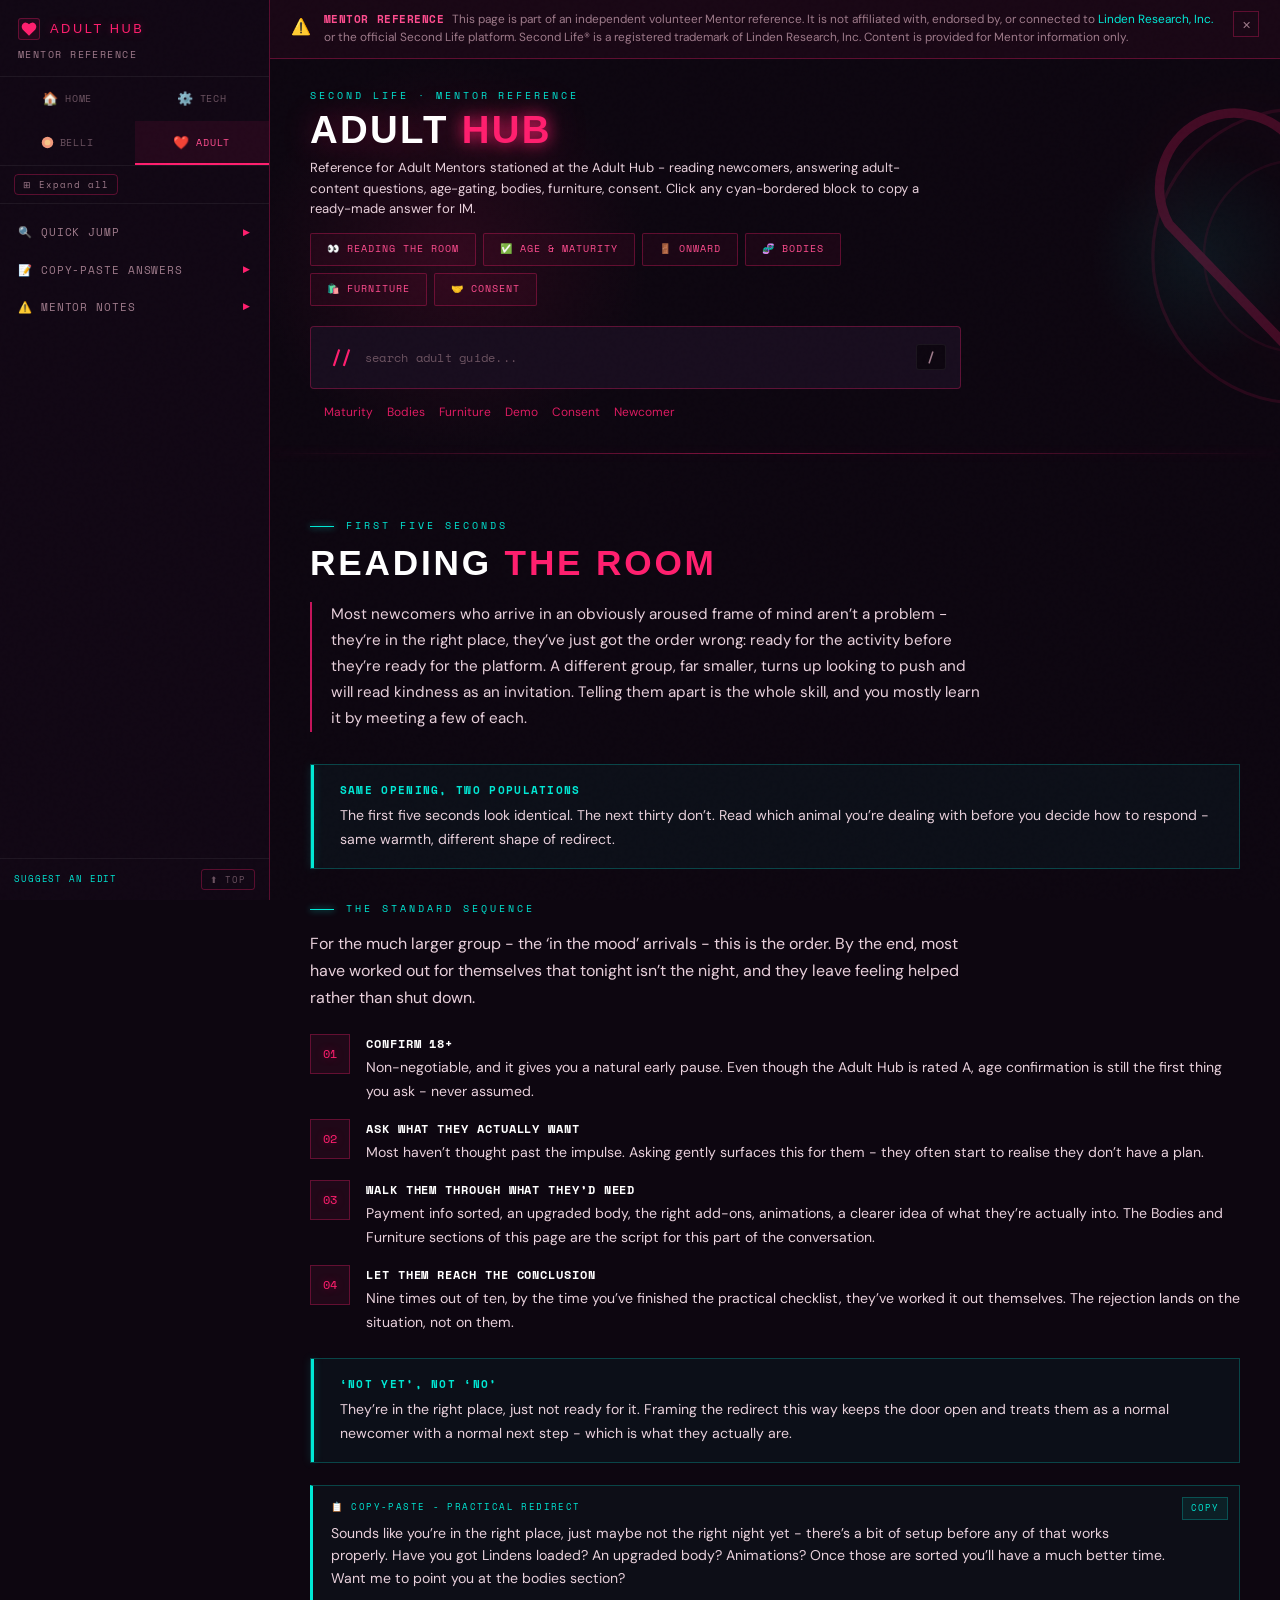
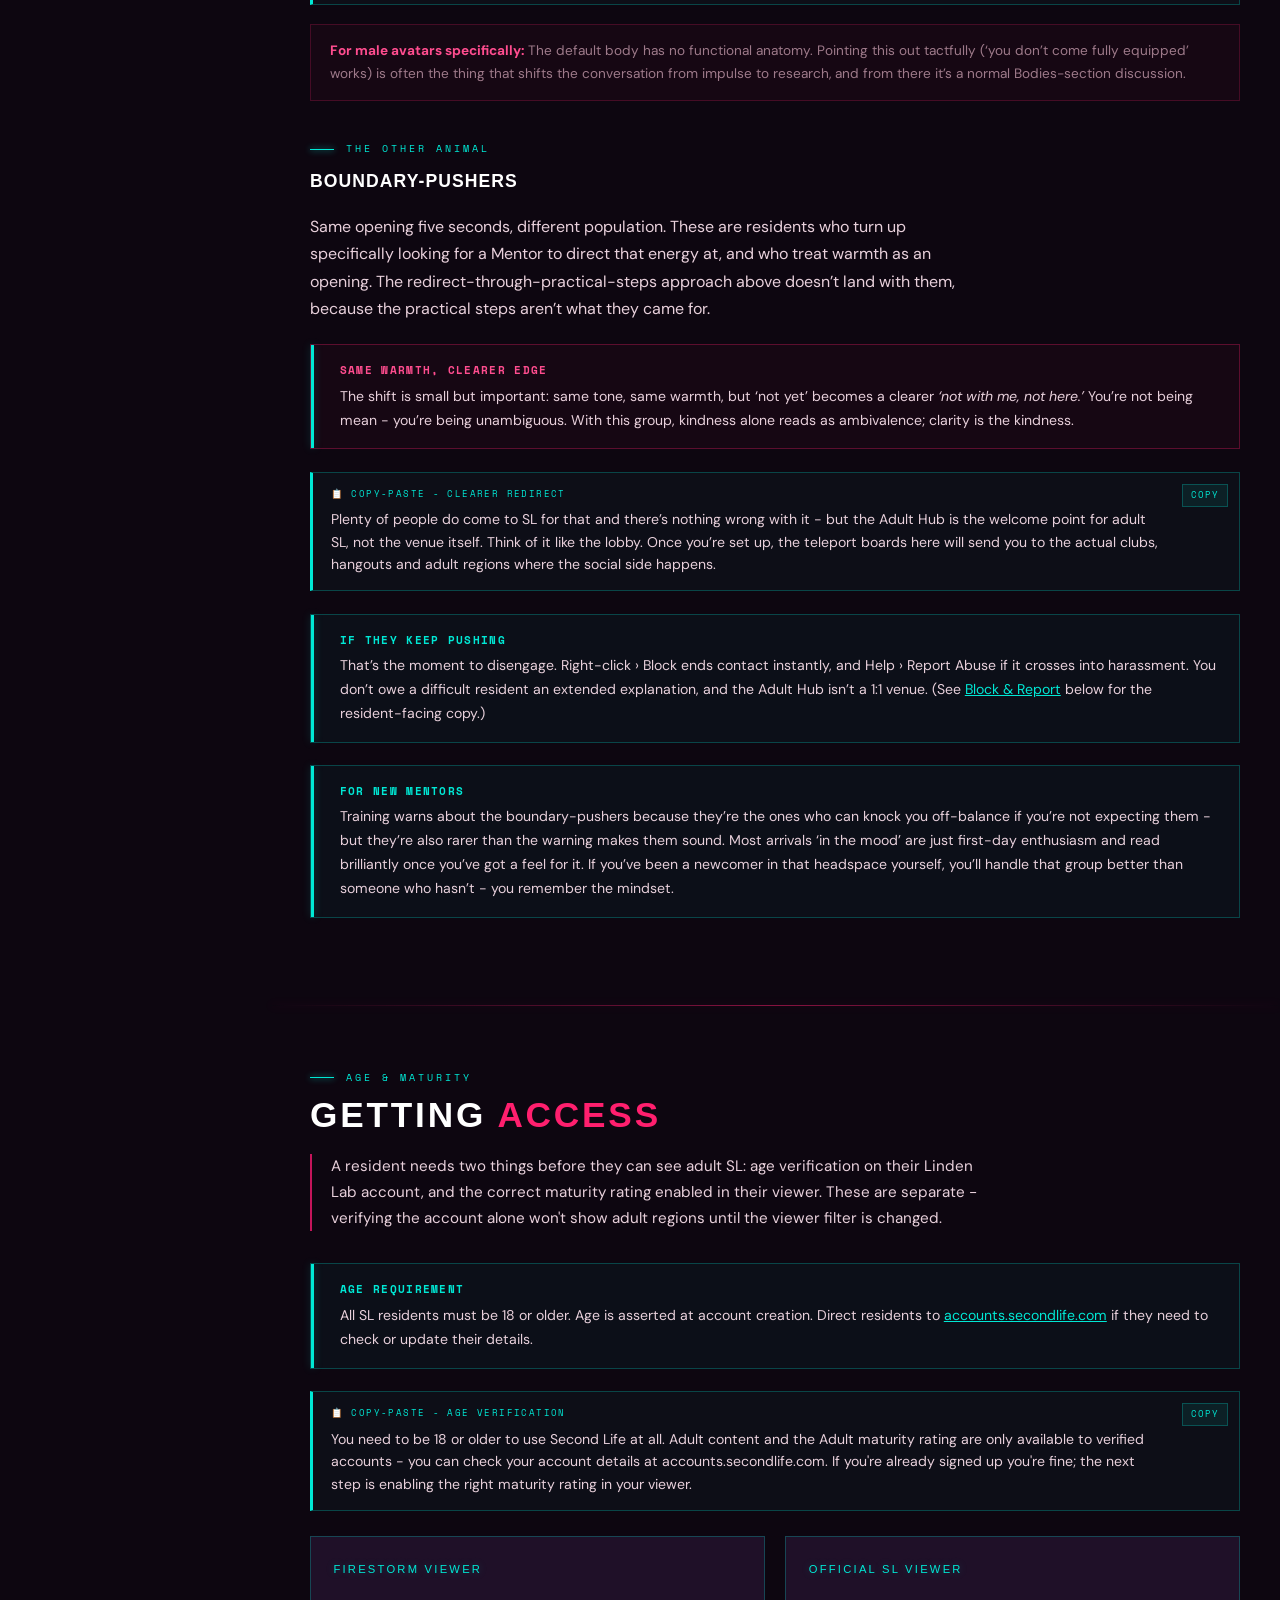
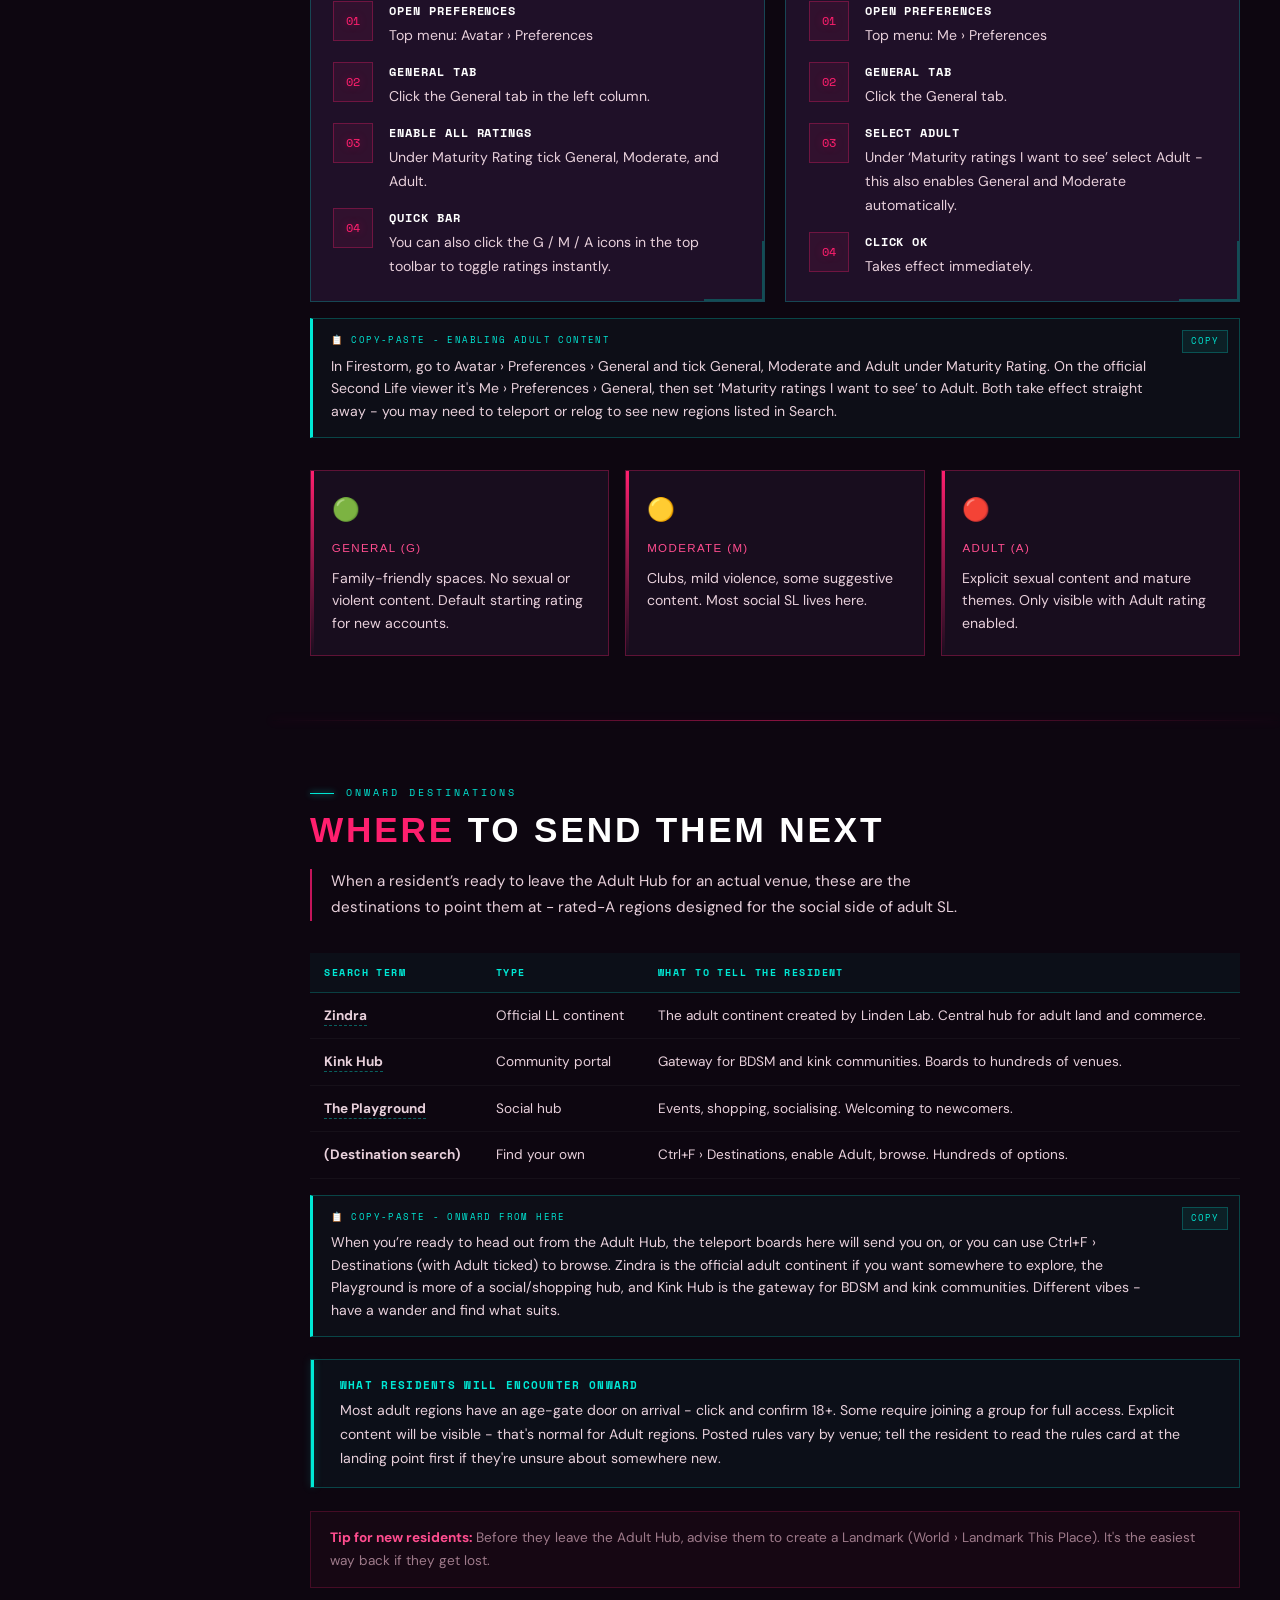
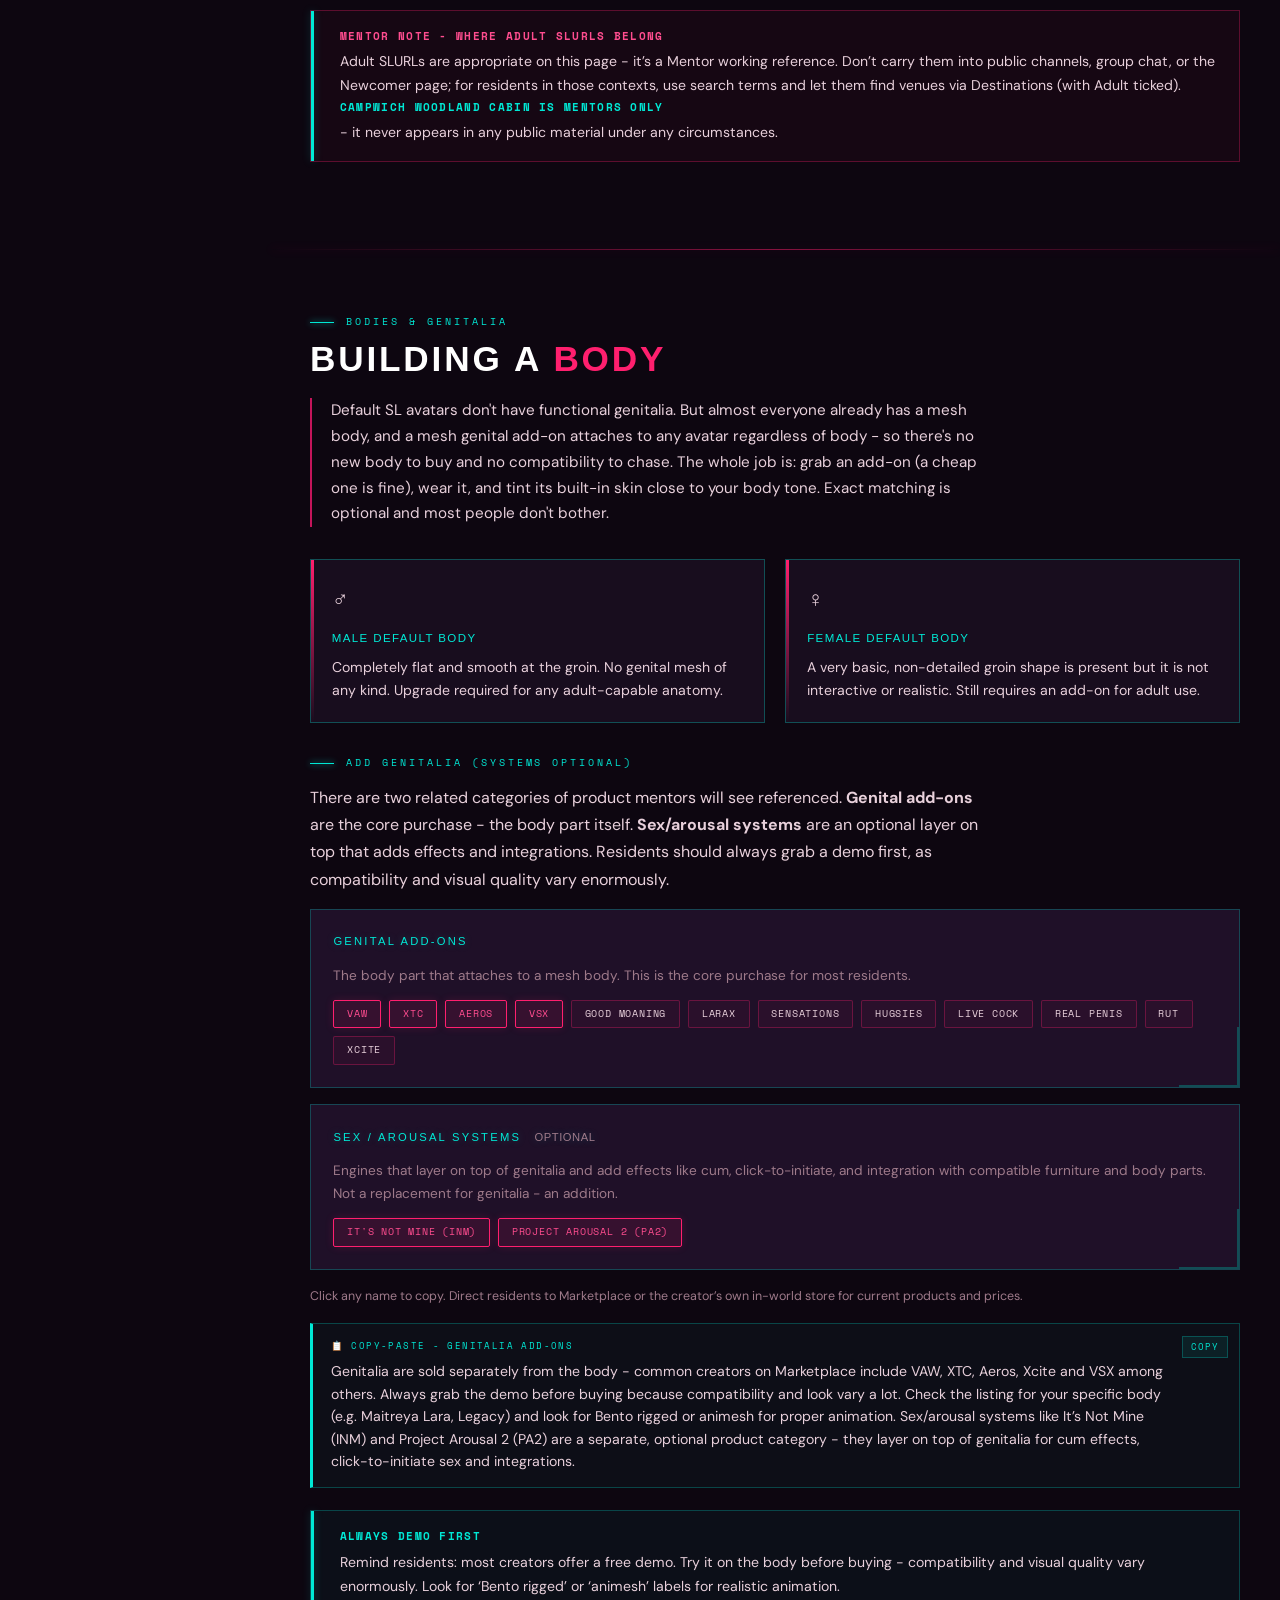
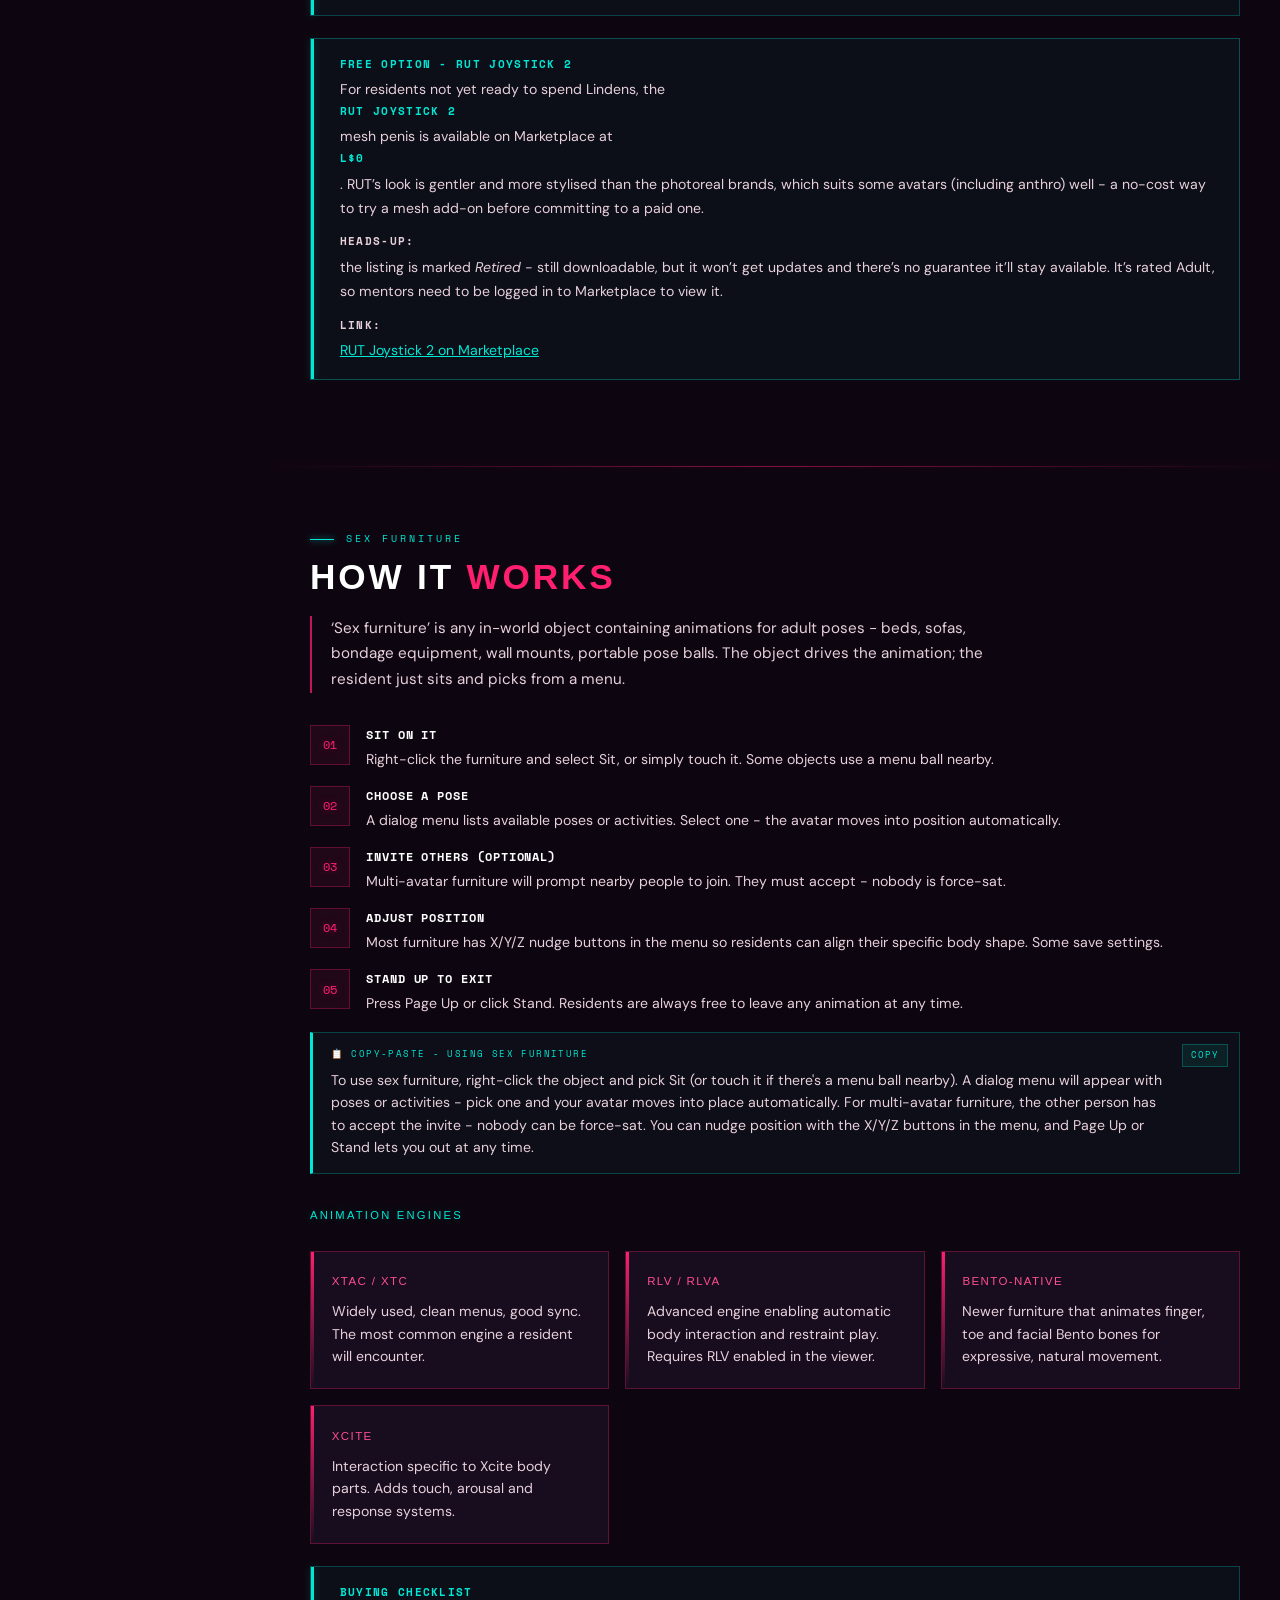
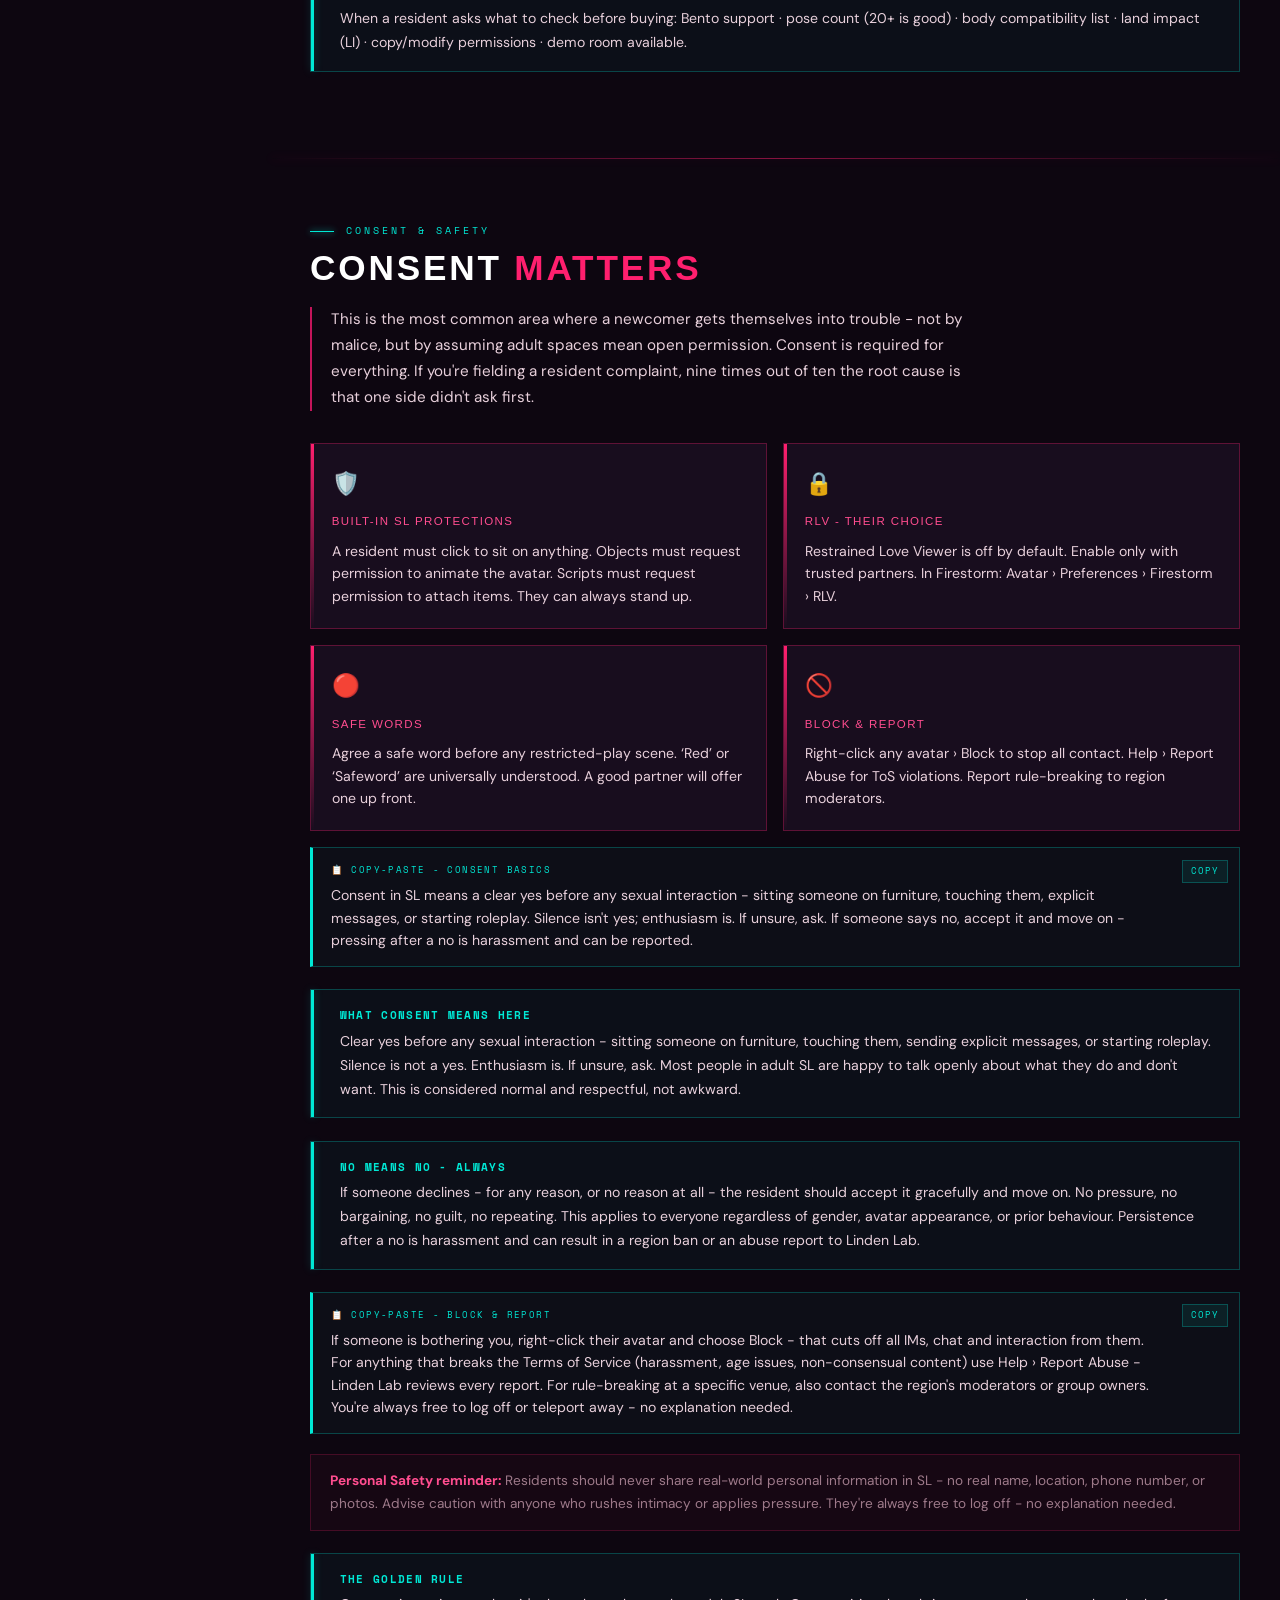
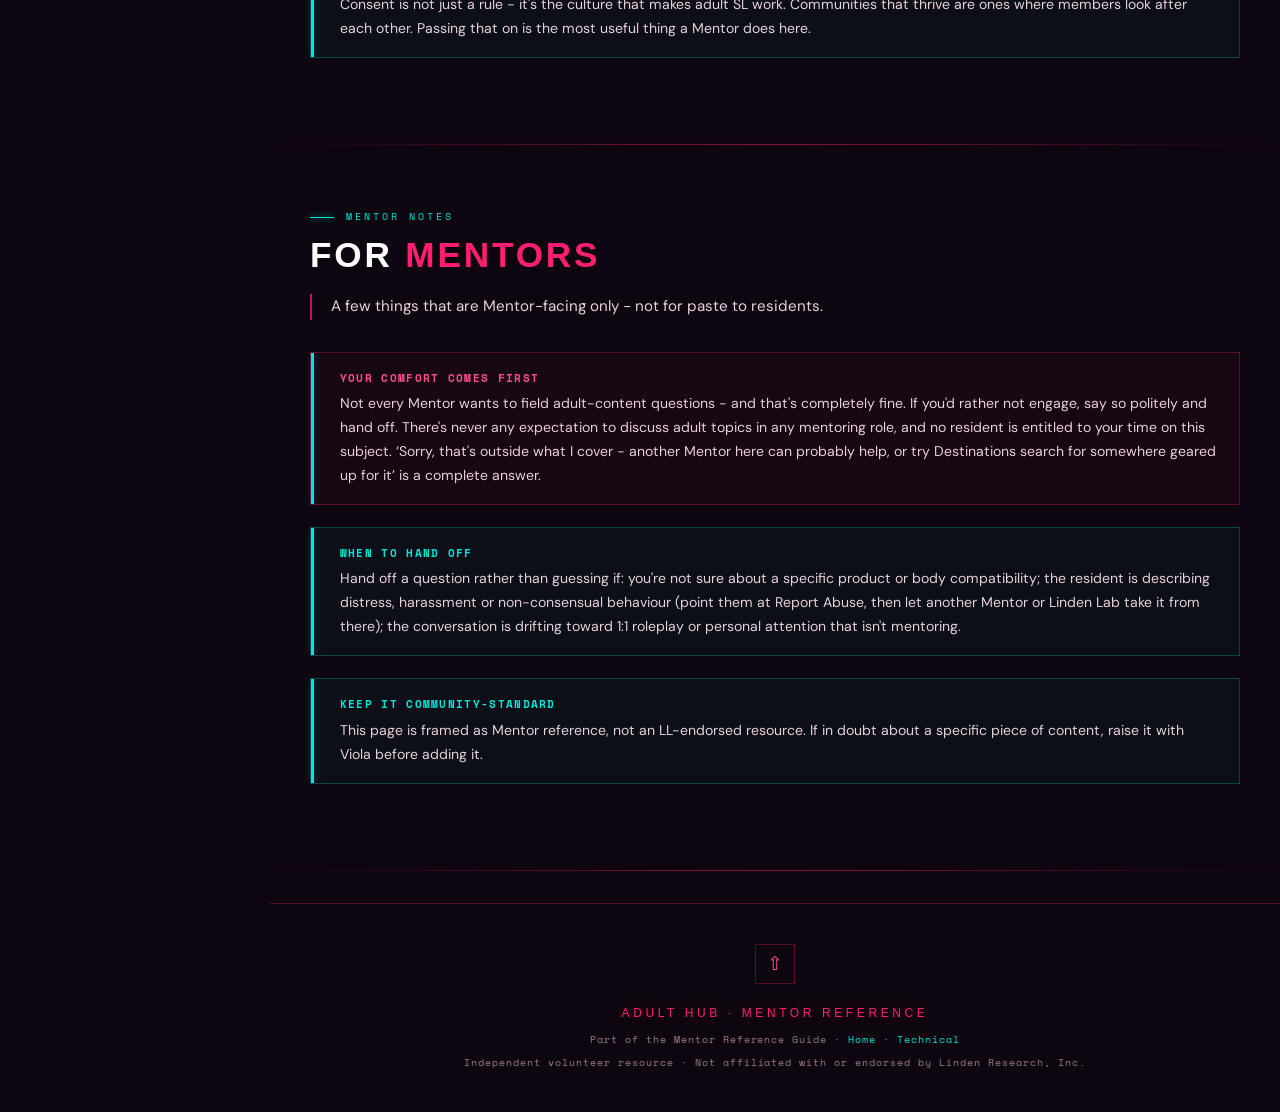
==== commit 6850e78b: "Remove try// line" ====
--- a/adult-hub.html
+++ b/adult-hub.html
@@ -716,15 +716,6 @@
     gap: 14px;
   }
 
-  .hero-search-chips::before {
-    content: '// try:';
-    font-family: var(--font-mono);
-    font-size: 11px;
-    color: var(--text-dim);
-    letter-spacing: 0.06em;
-    margin-right: 2px;
-  }
-
   .search-chip {
     display: inline-block;
     padding: 2px 0;
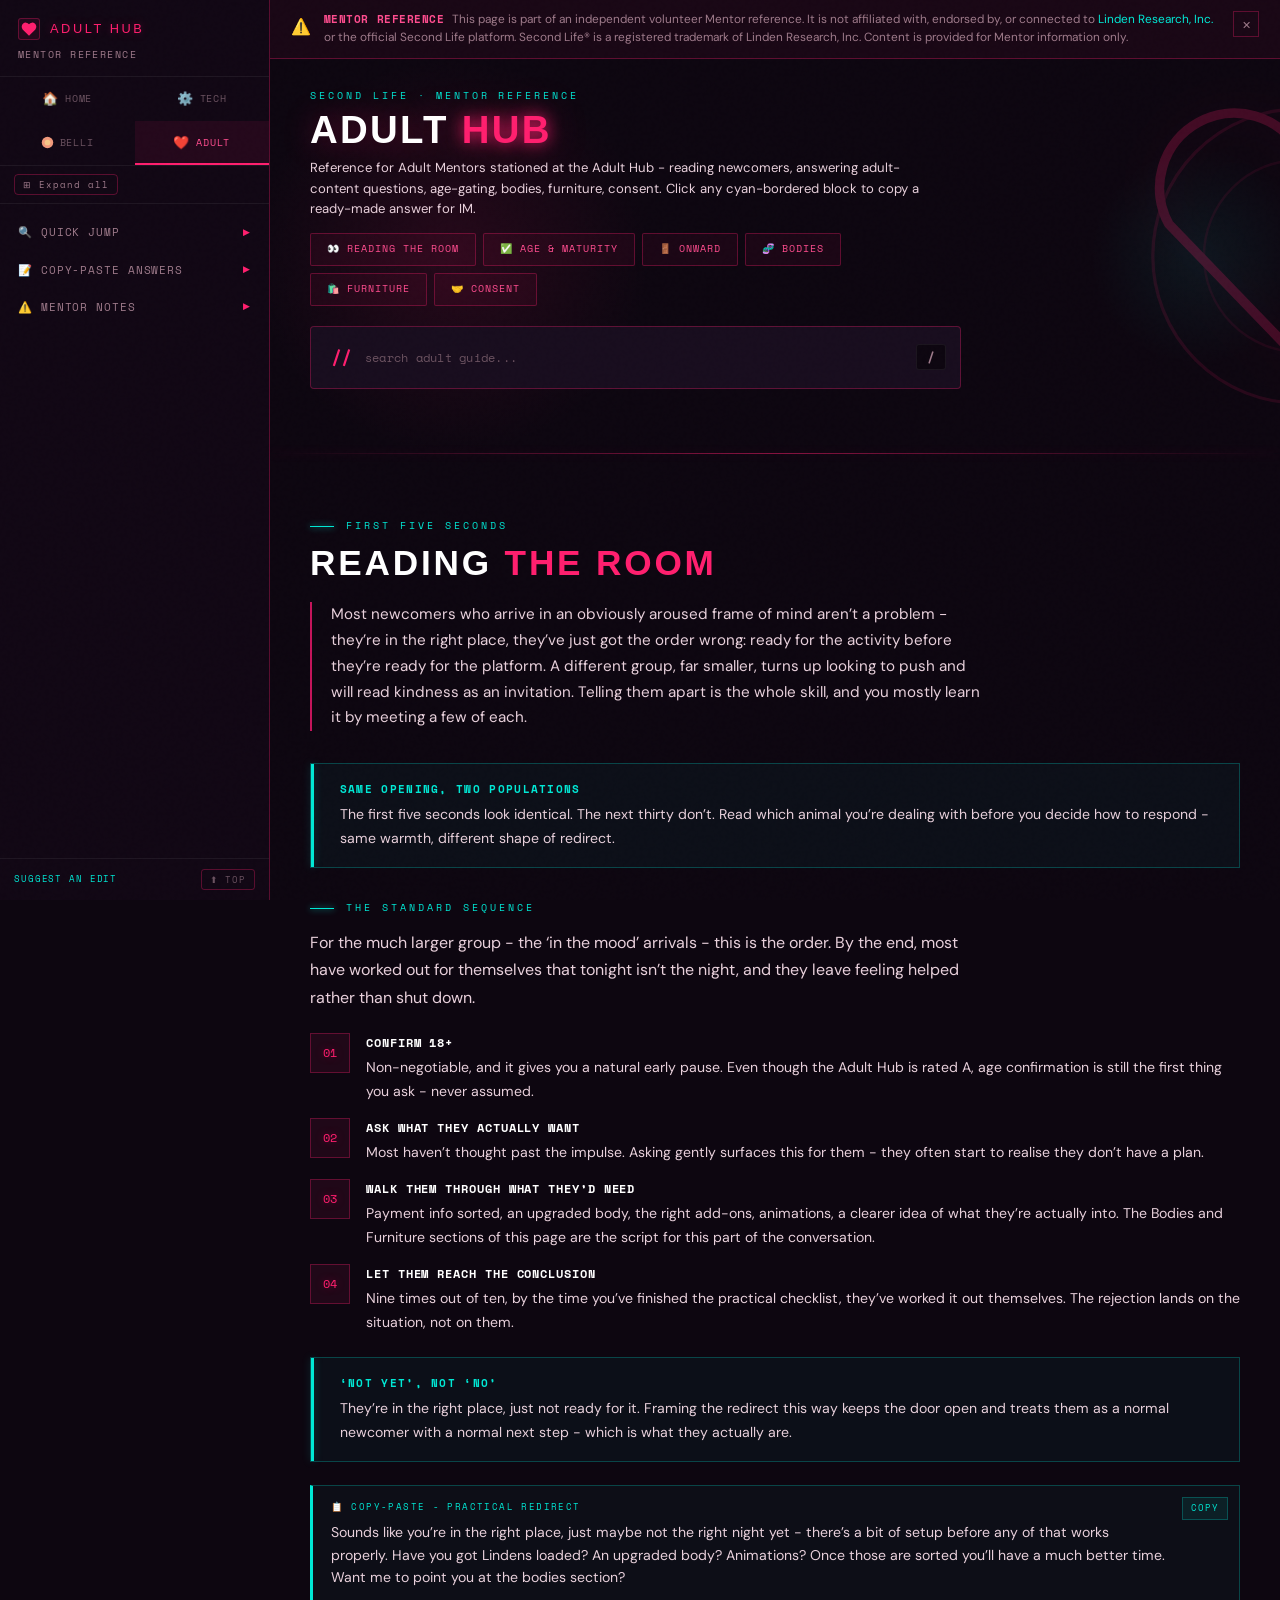
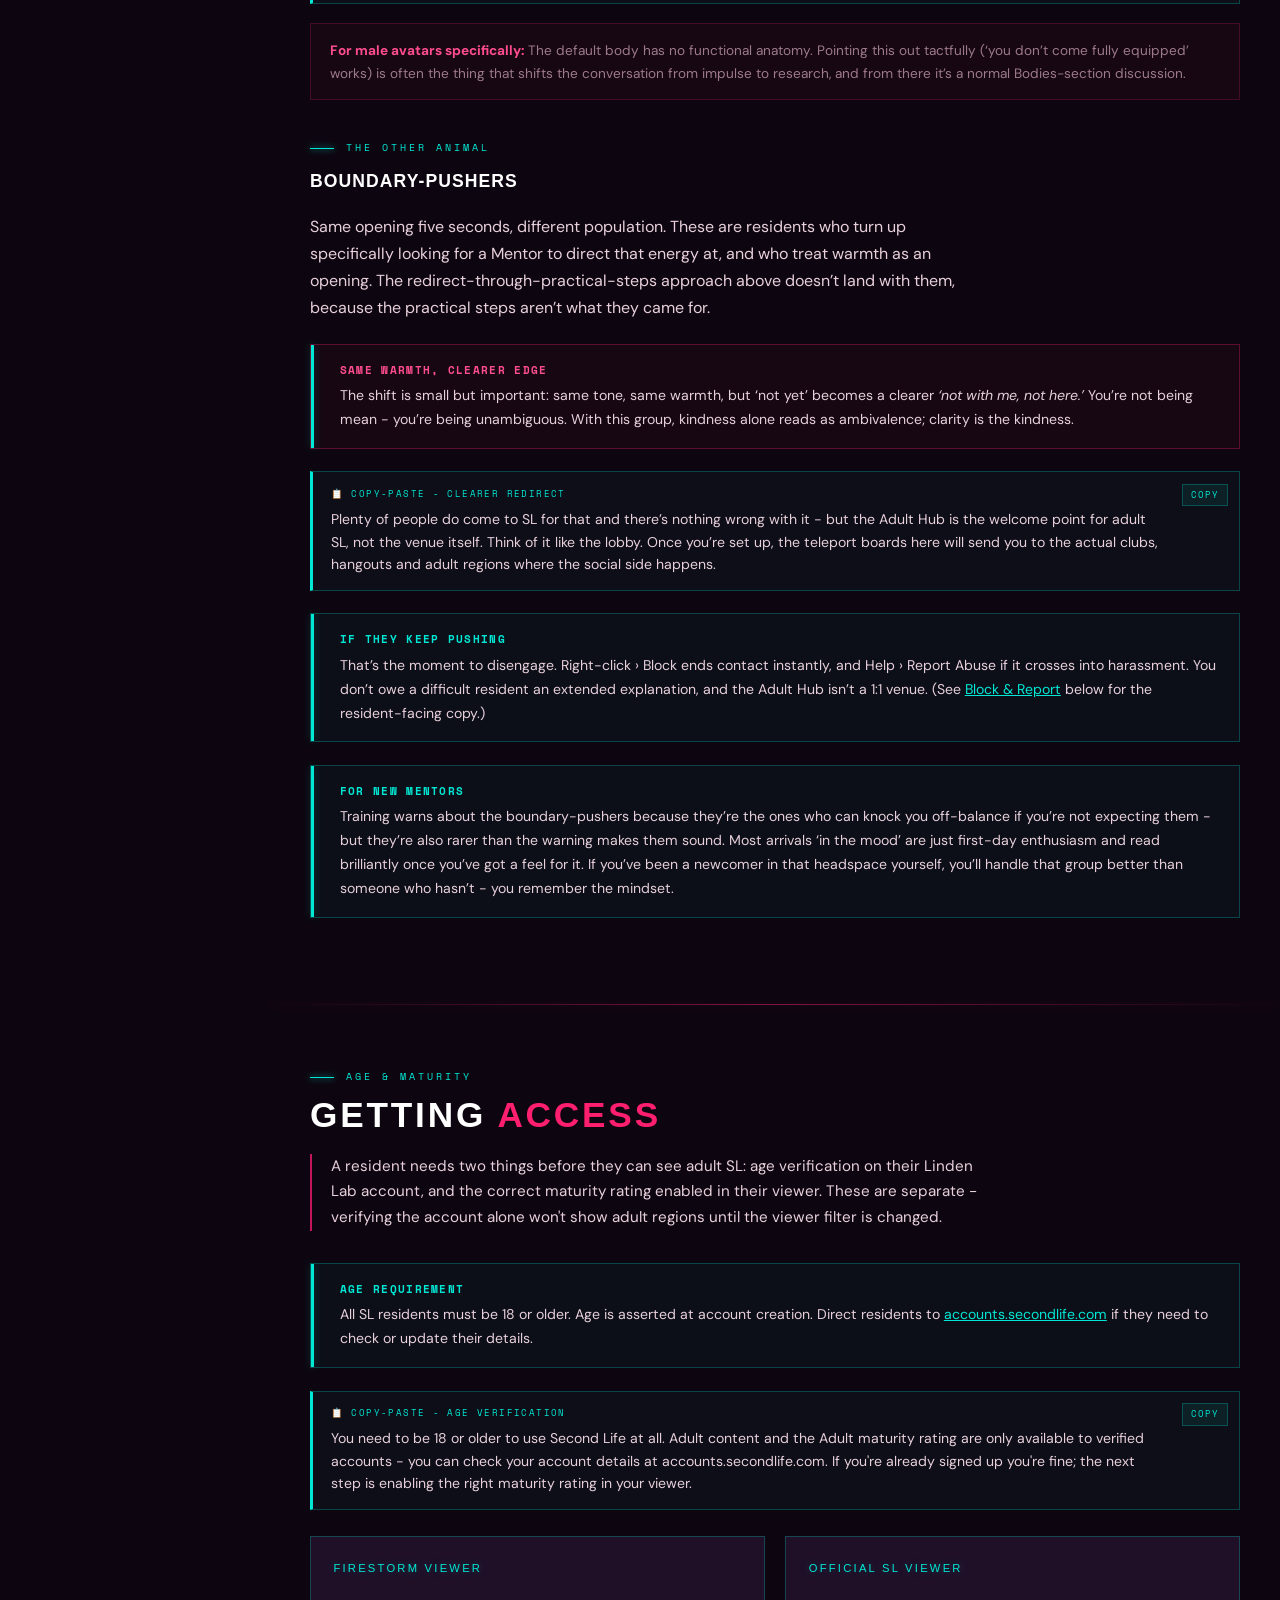
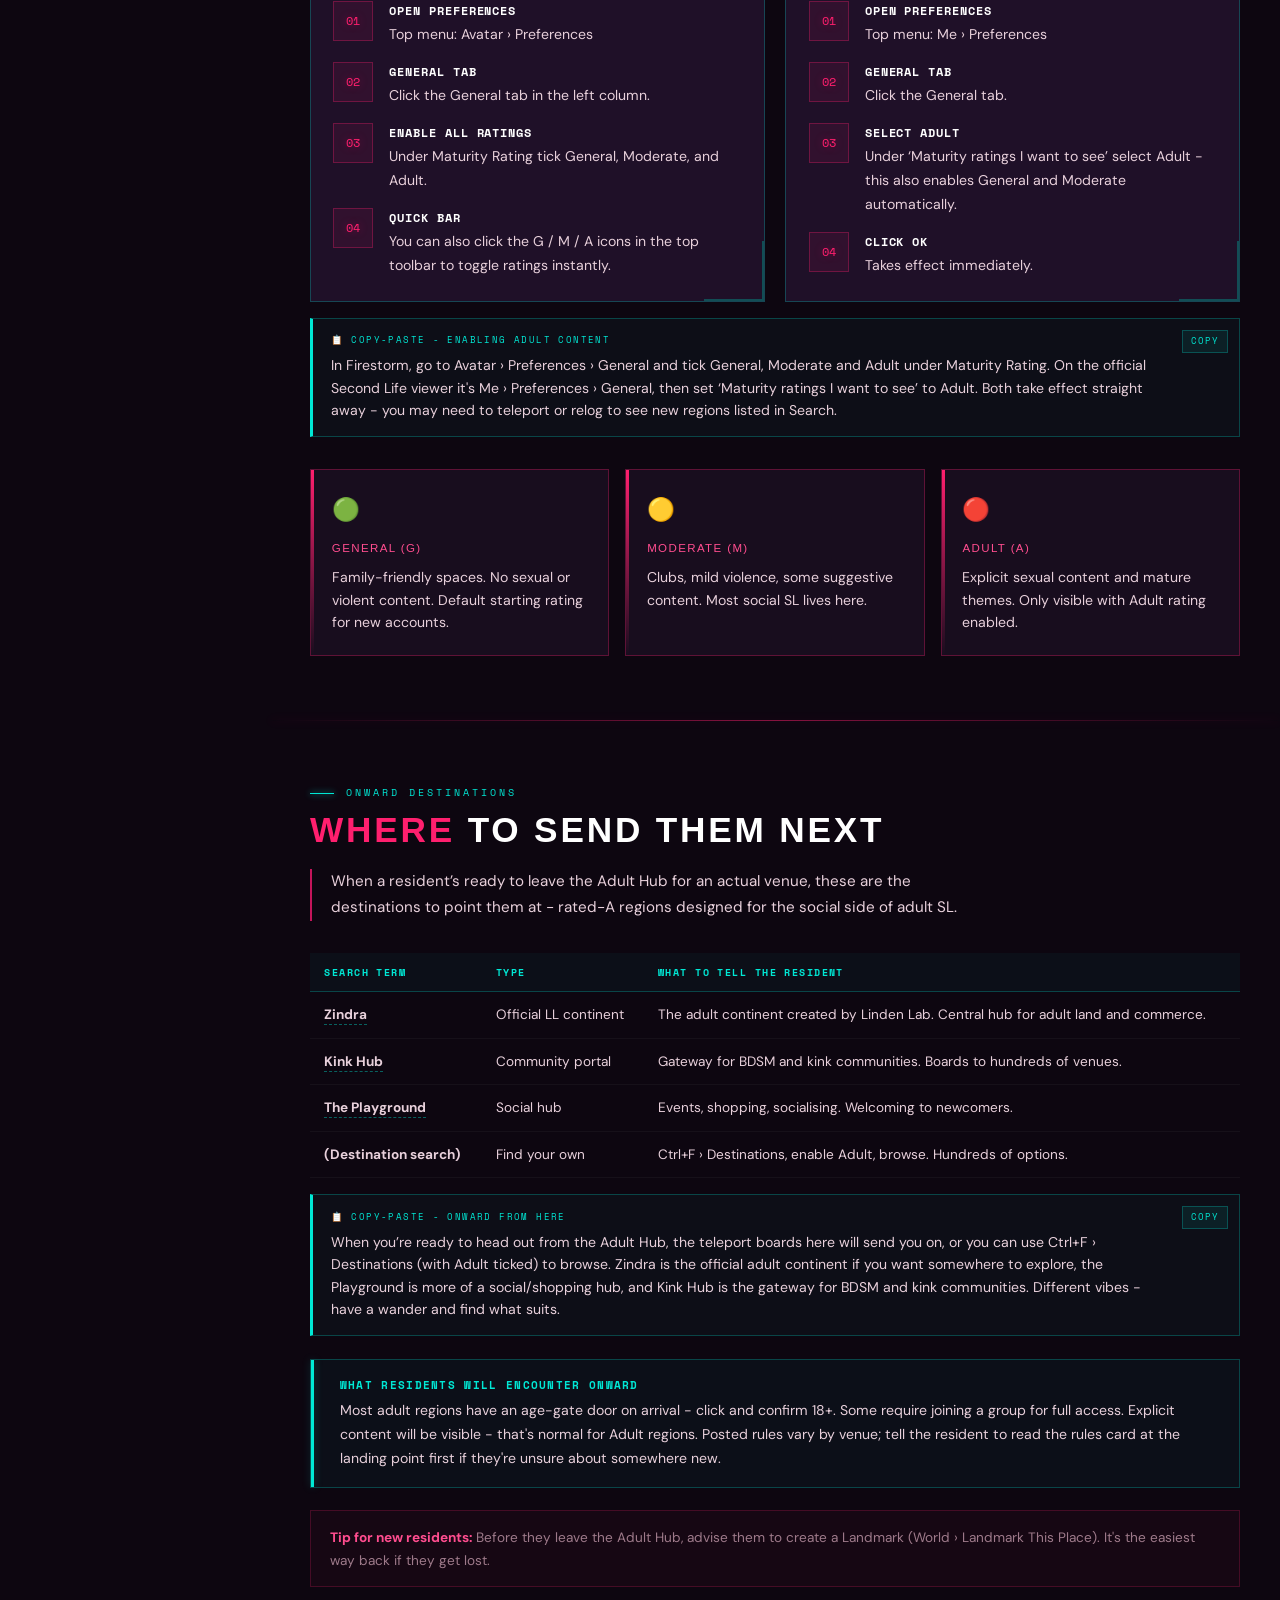
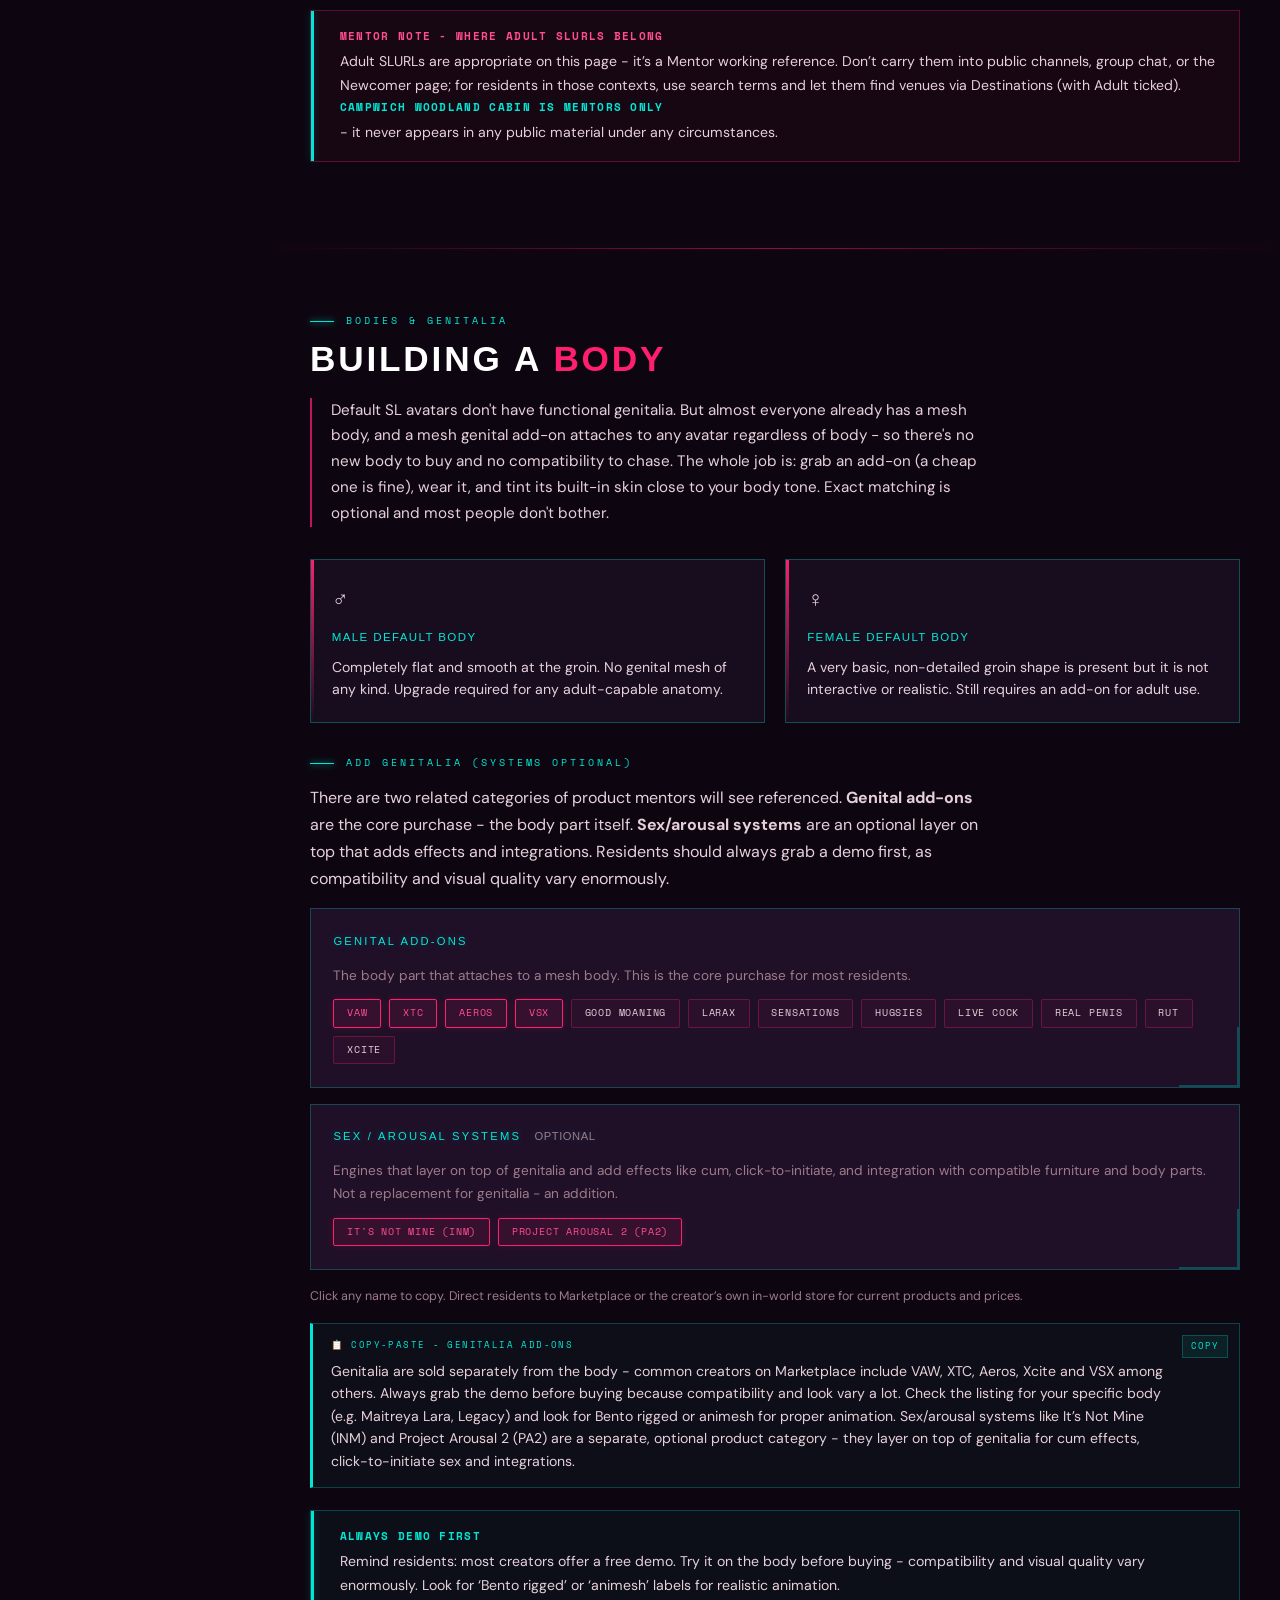
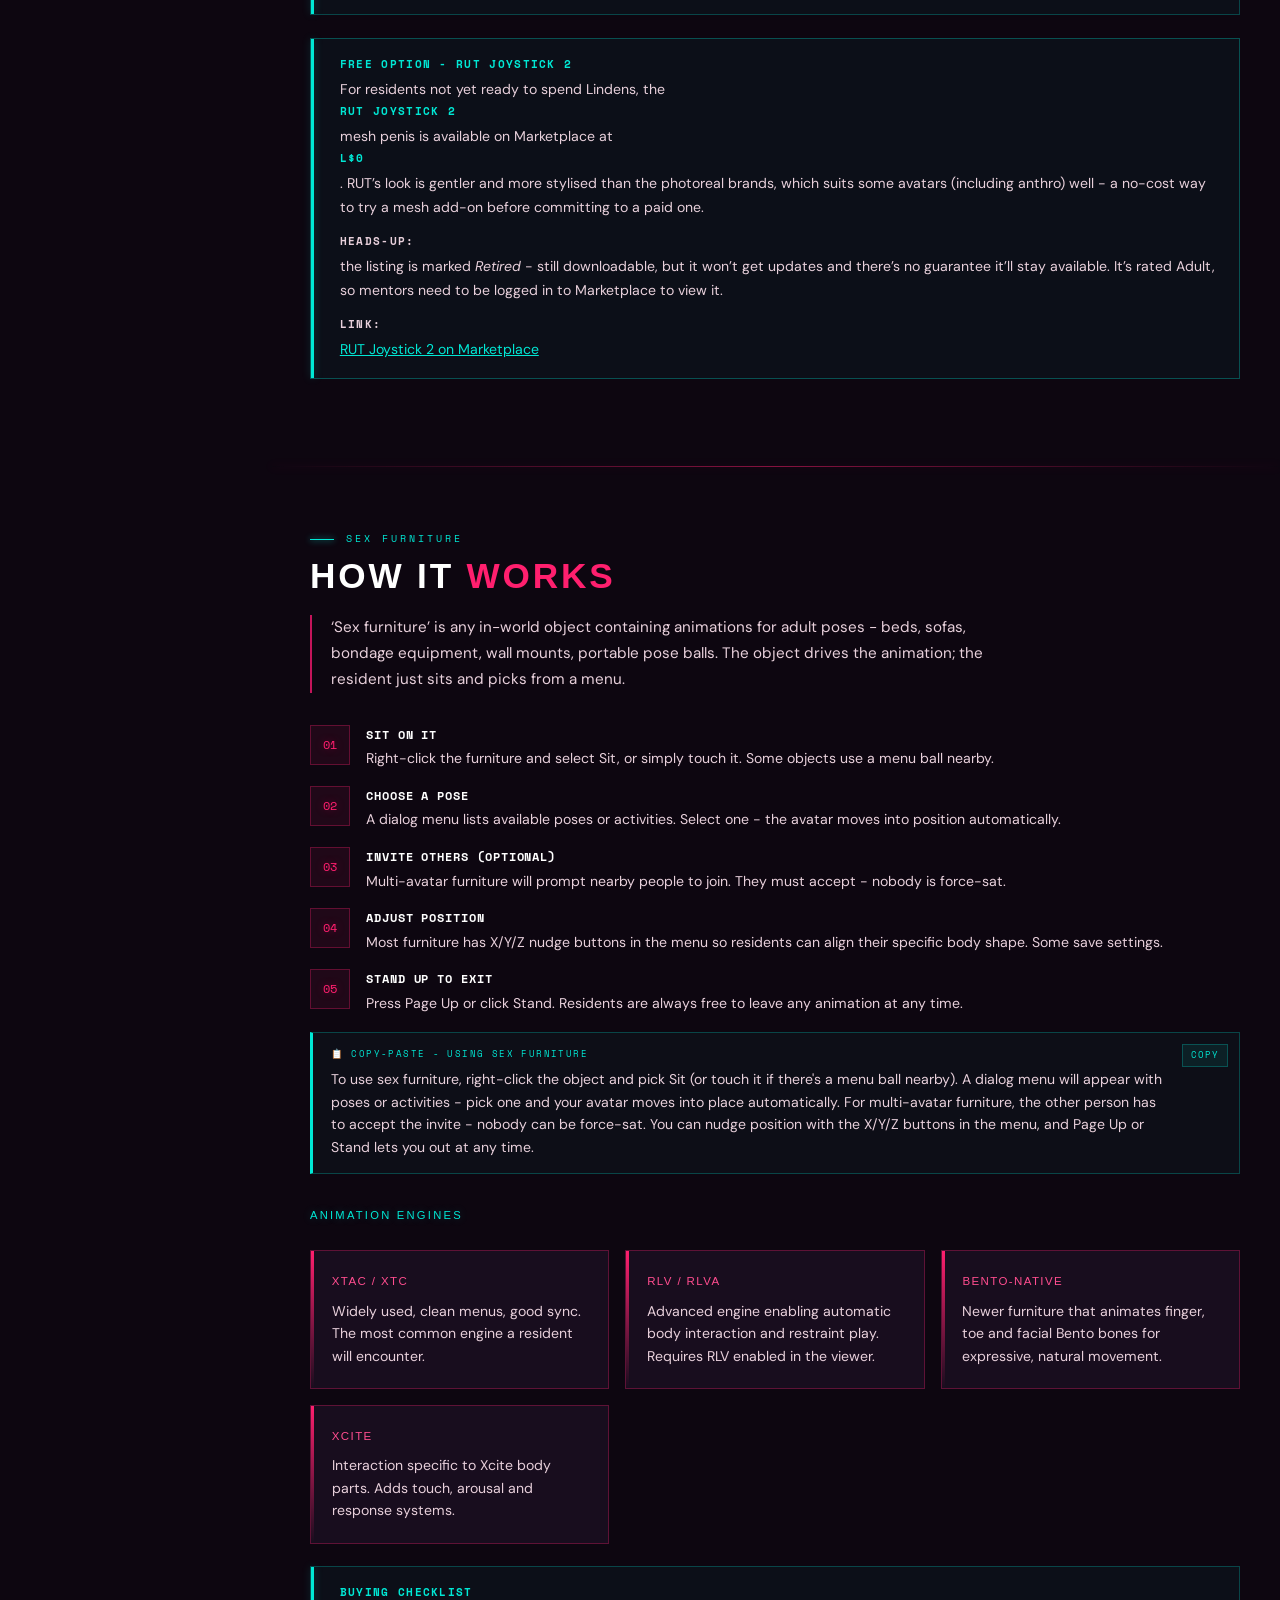
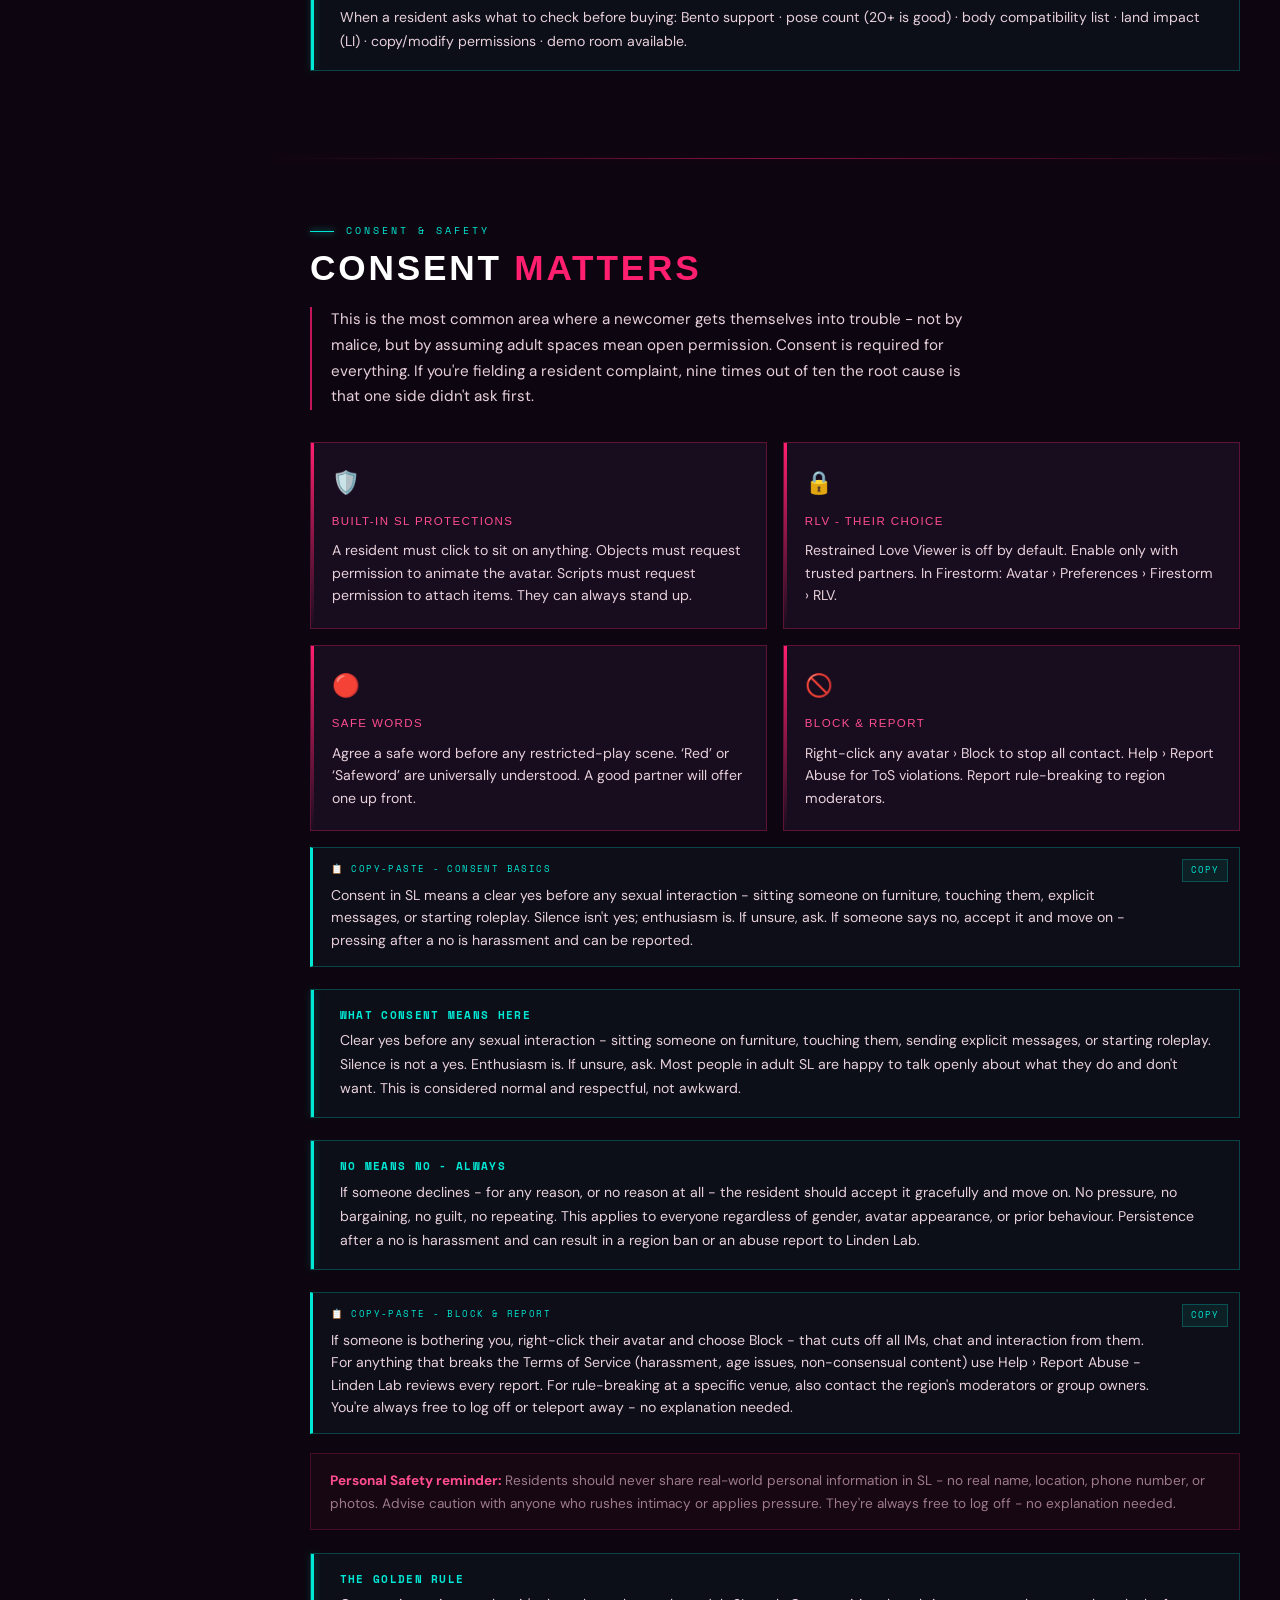
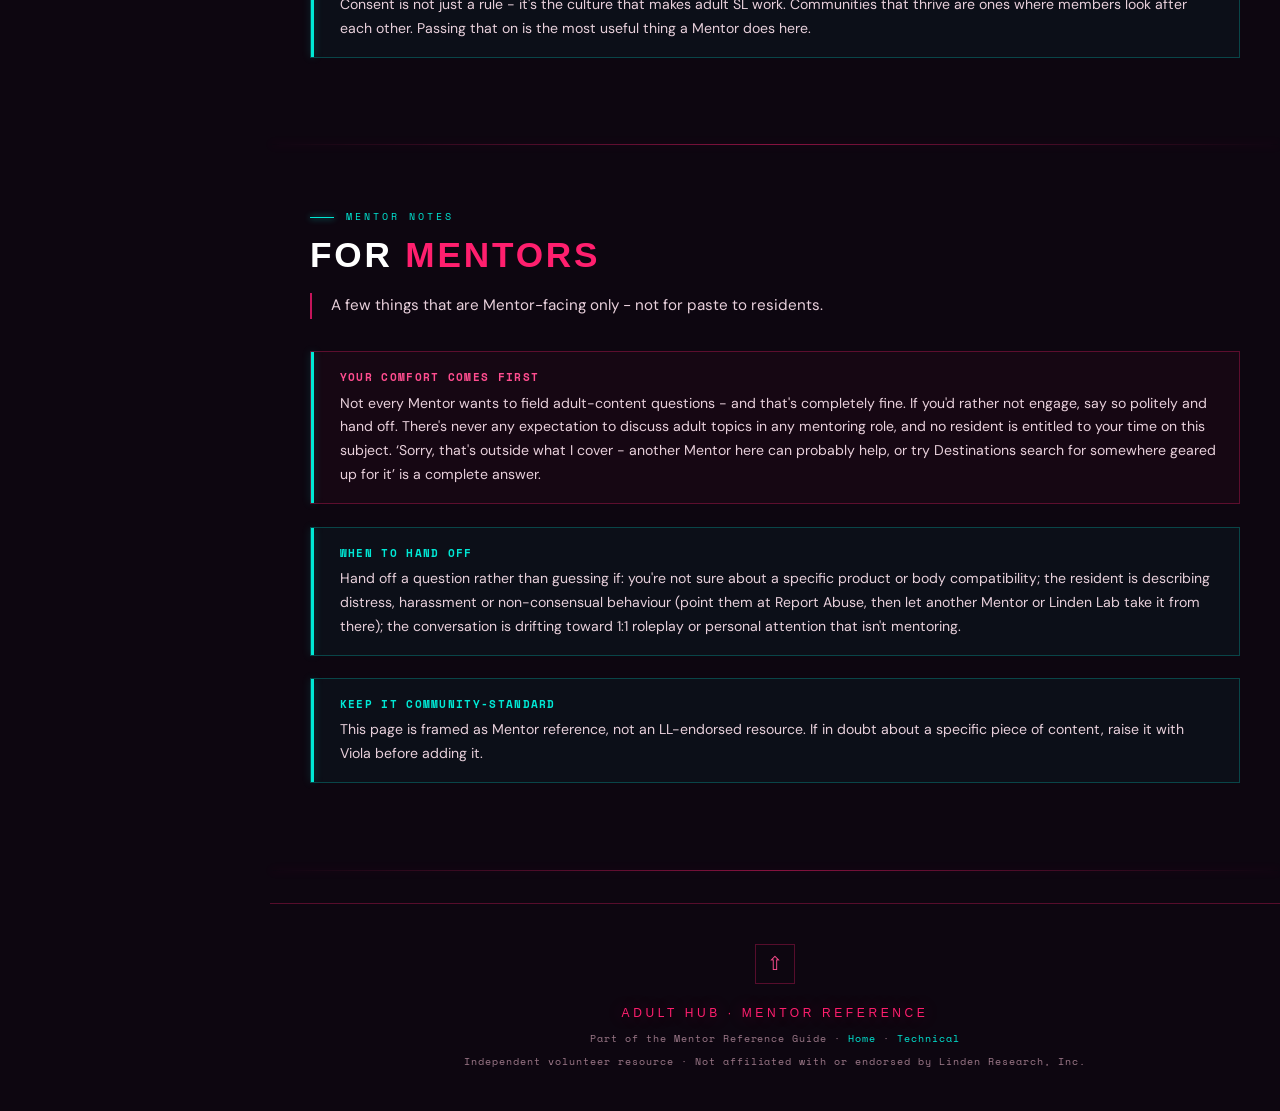
==== commit 7fac37a4: "Remove words from try// line" ====
--- a/adult-hub.html
+++ b/adult-hub.html
@@ -879,14 +879,6 @@
       </div>
       <div class="hero-search-meta">
         <div id="search-count" class="hero-search-count"></div>
-        <div class="hero-search-chips">
-          <span class="search-chip" onclick="tryChip('maturity')">Maturity</span>
-          <span class="search-chip" onclick="tryChip('bodies')">Bodies</span>
-          <span class="search-chip" onclick="tryChip('furniture')">Furniture</span>
-          <span class="search-chip" onclick="tryChip('demo')">Demo</span>
-          <span class="search-chip" onclick="tryChip('consent')">Consent</span>
-          <span class="search-chip" onclick="tryChip('newcomer')">Newcomer</span>
-        </div>
       </div>
     </div>
   </div>
